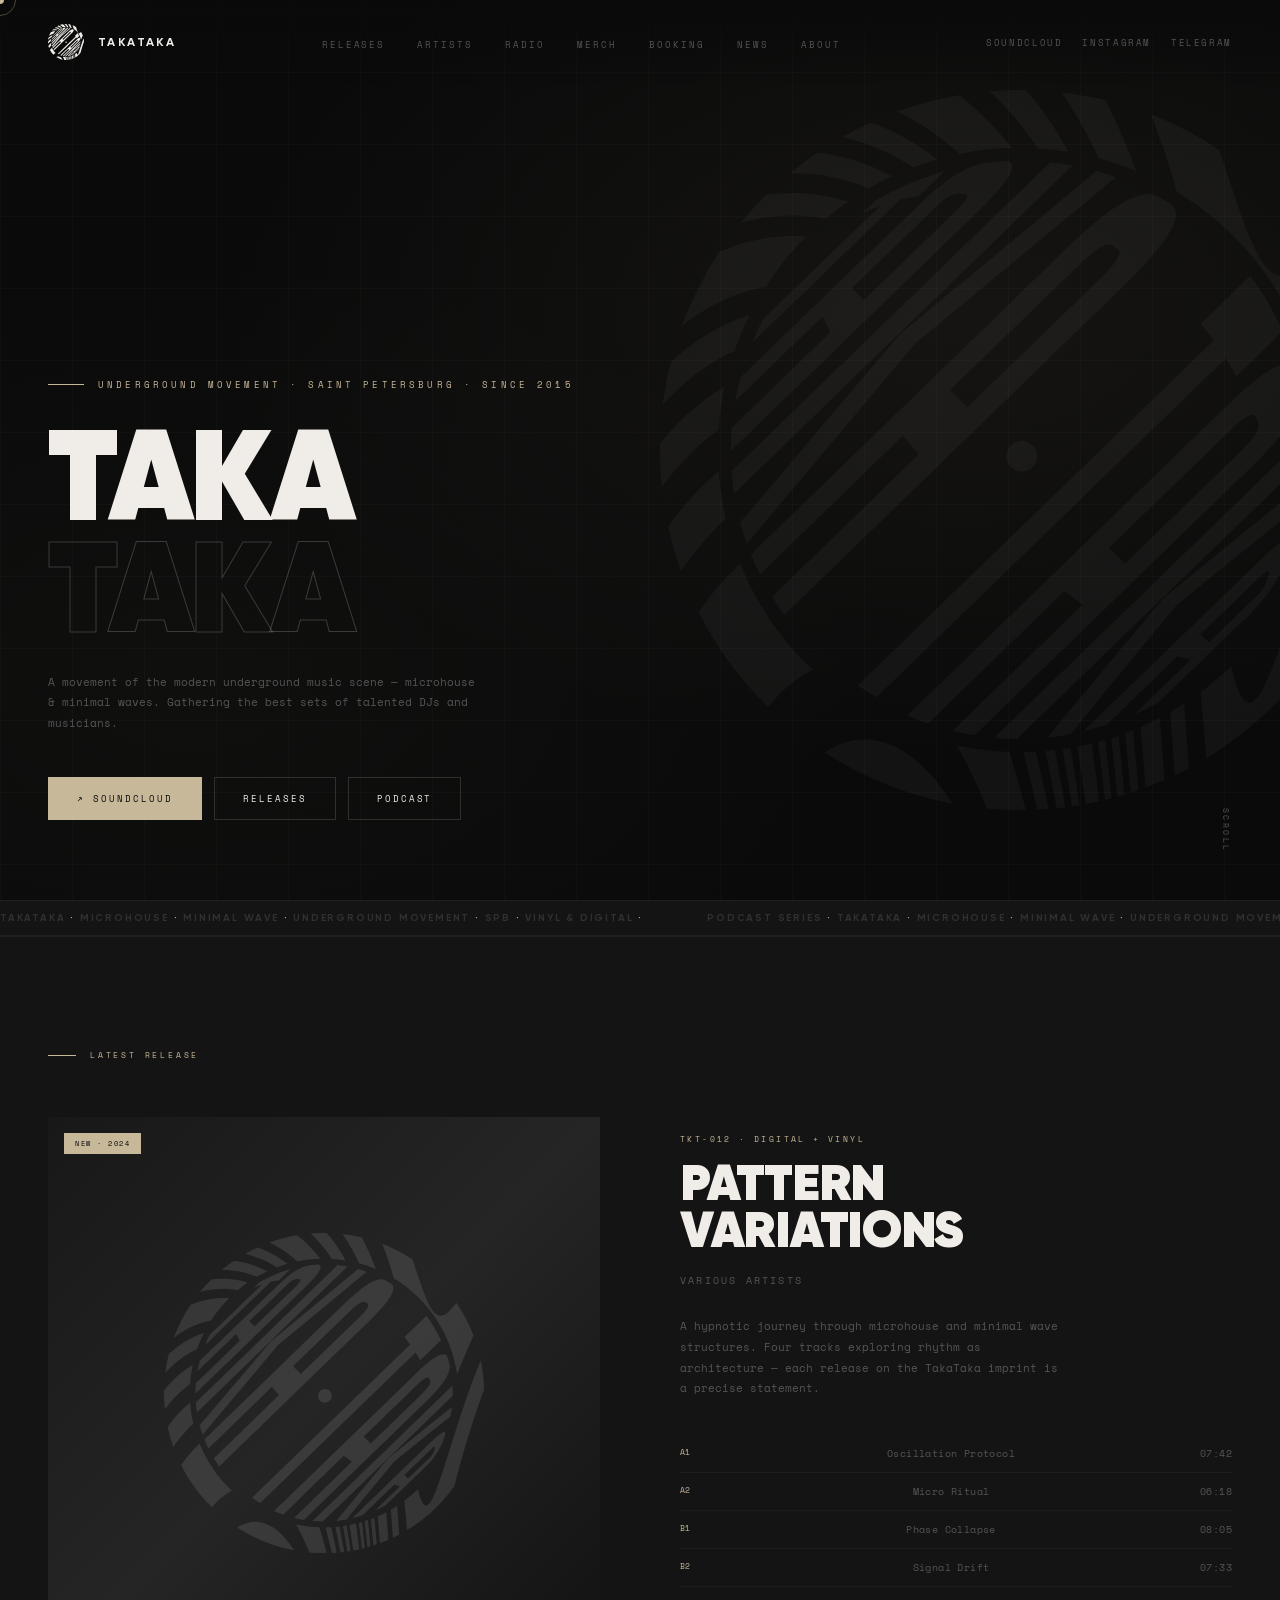
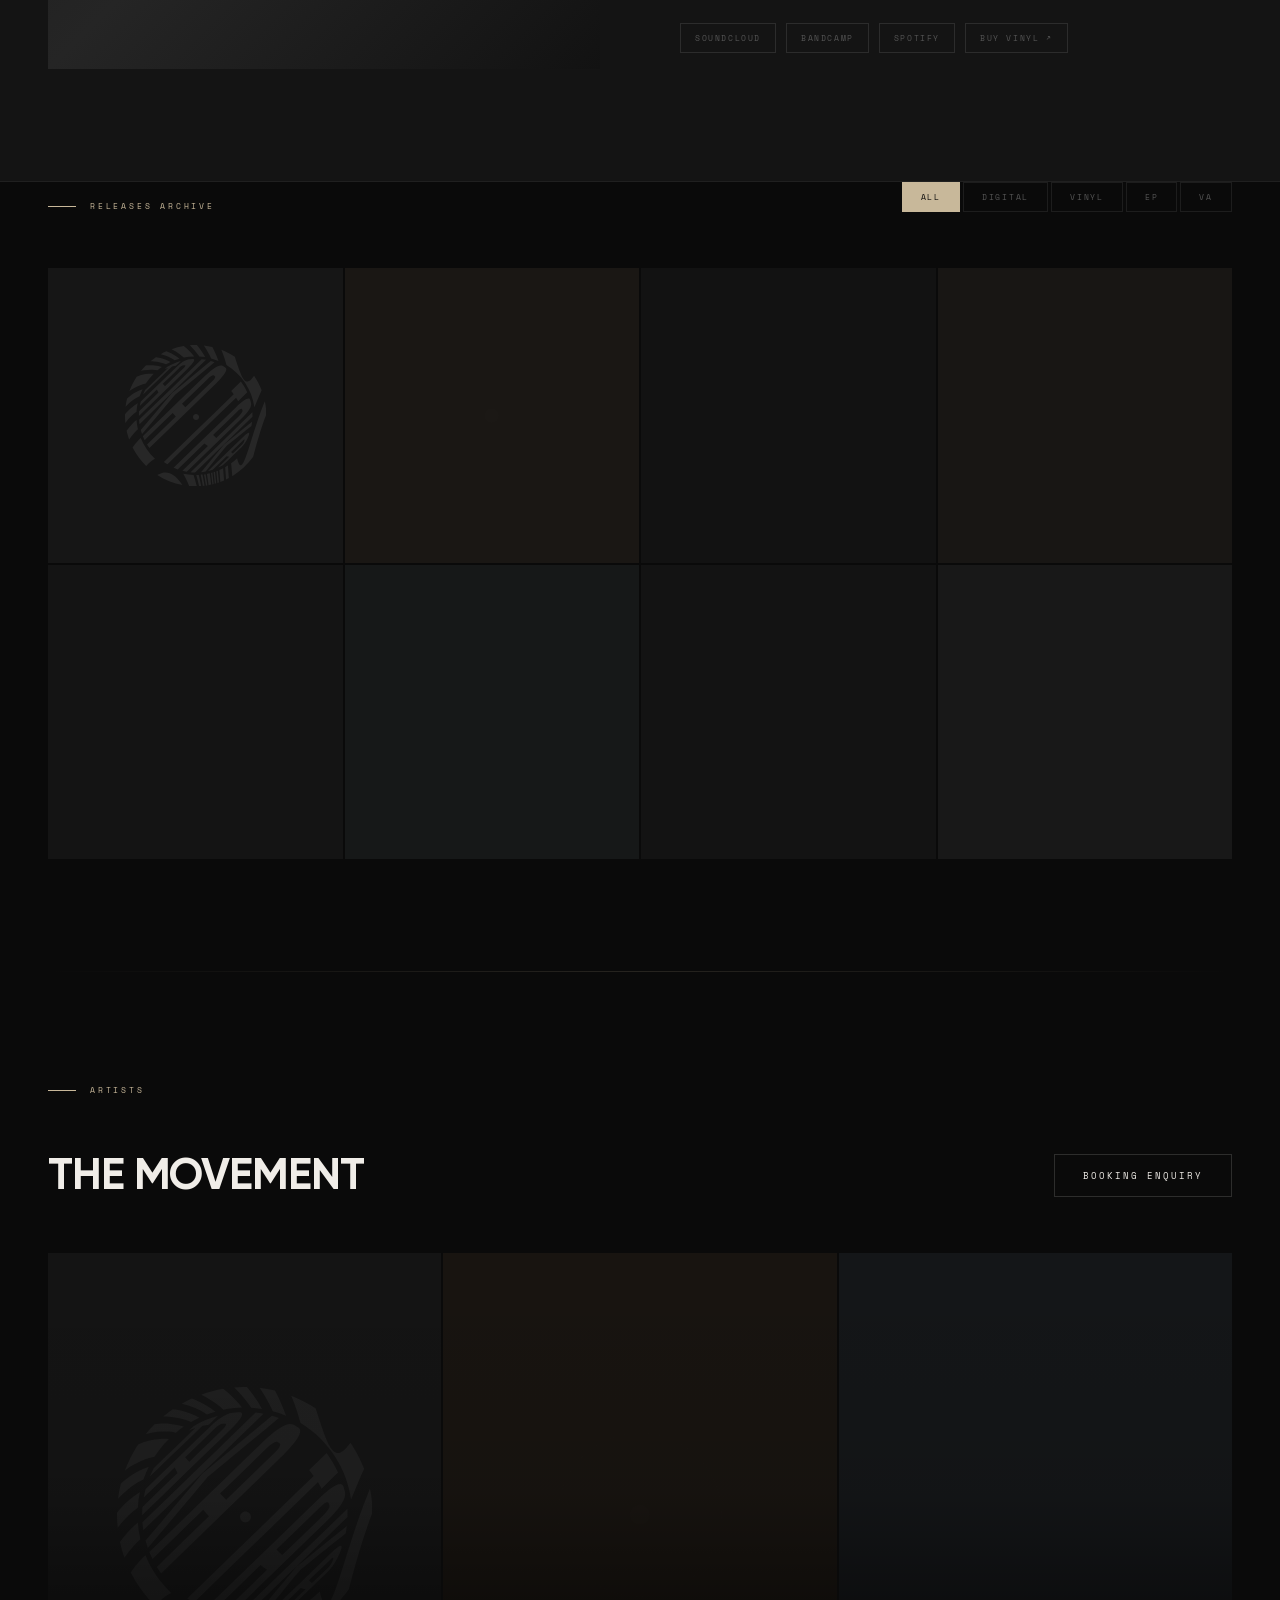
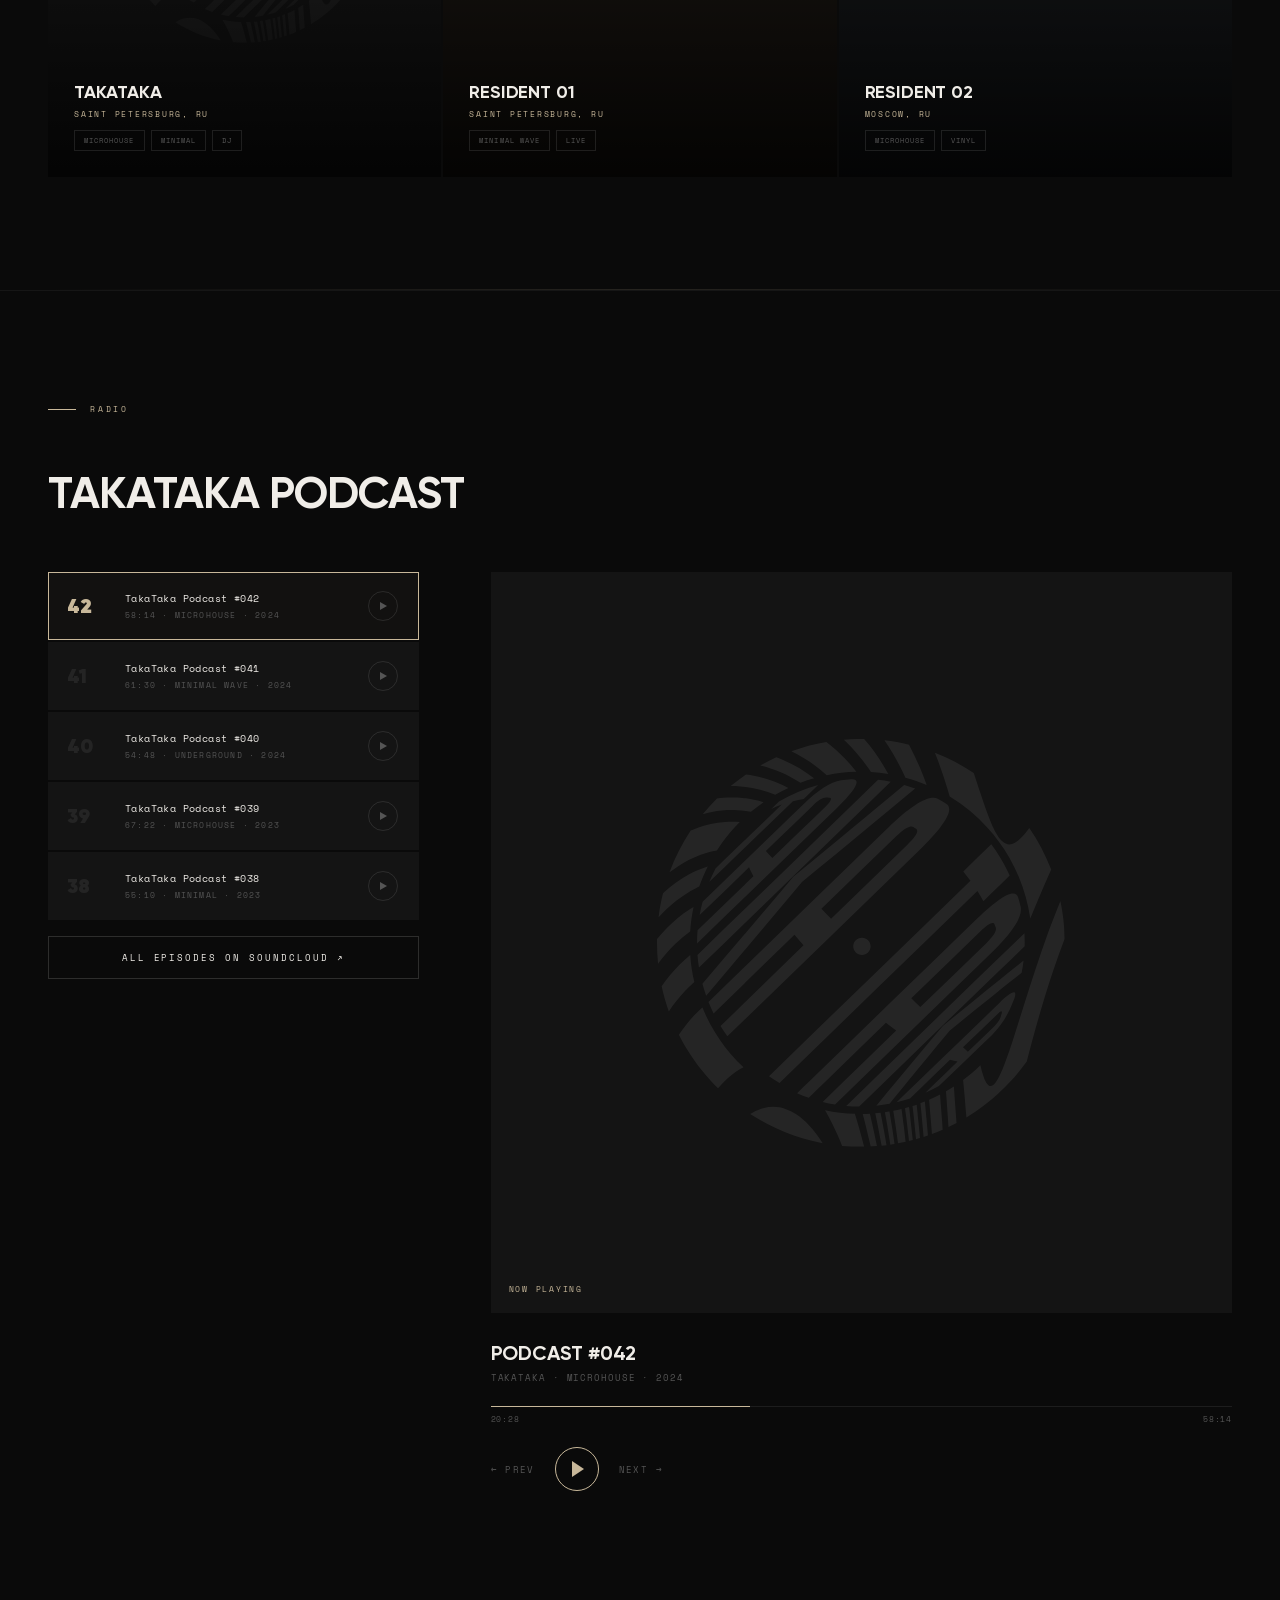
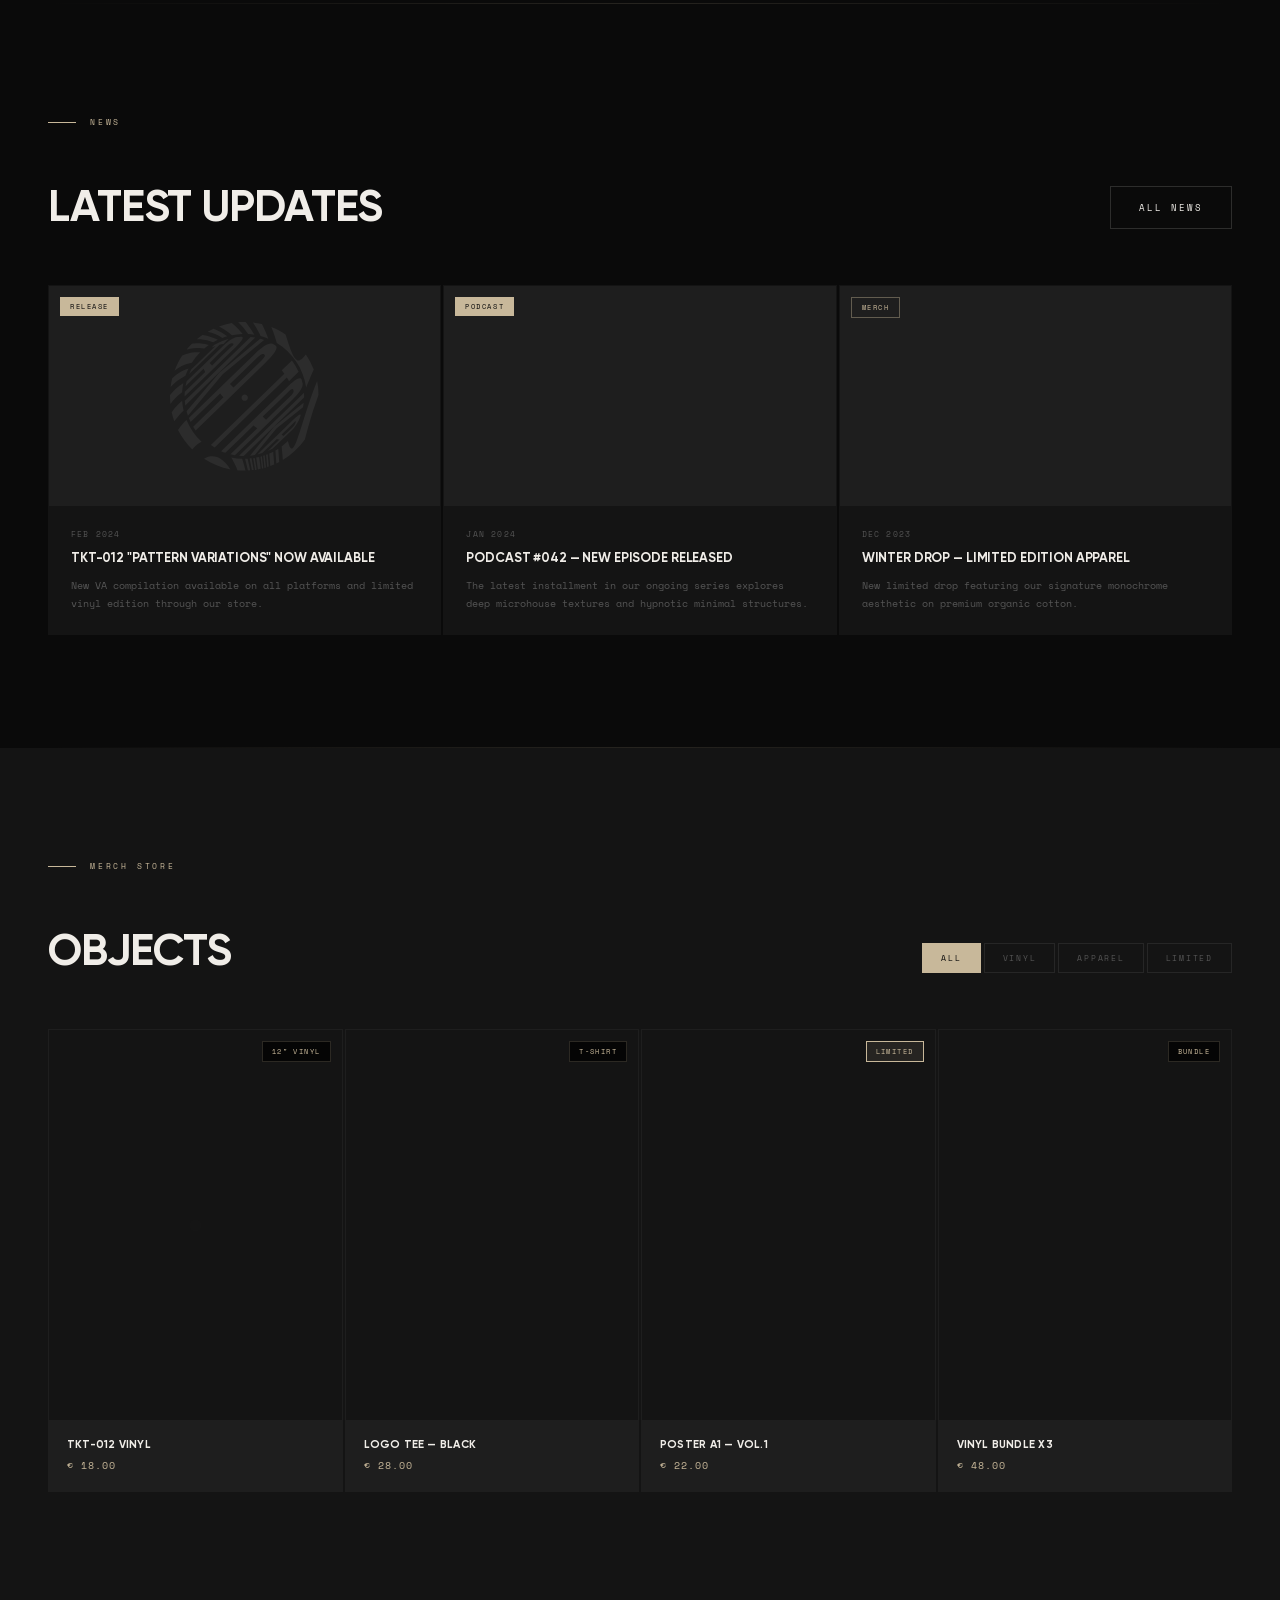
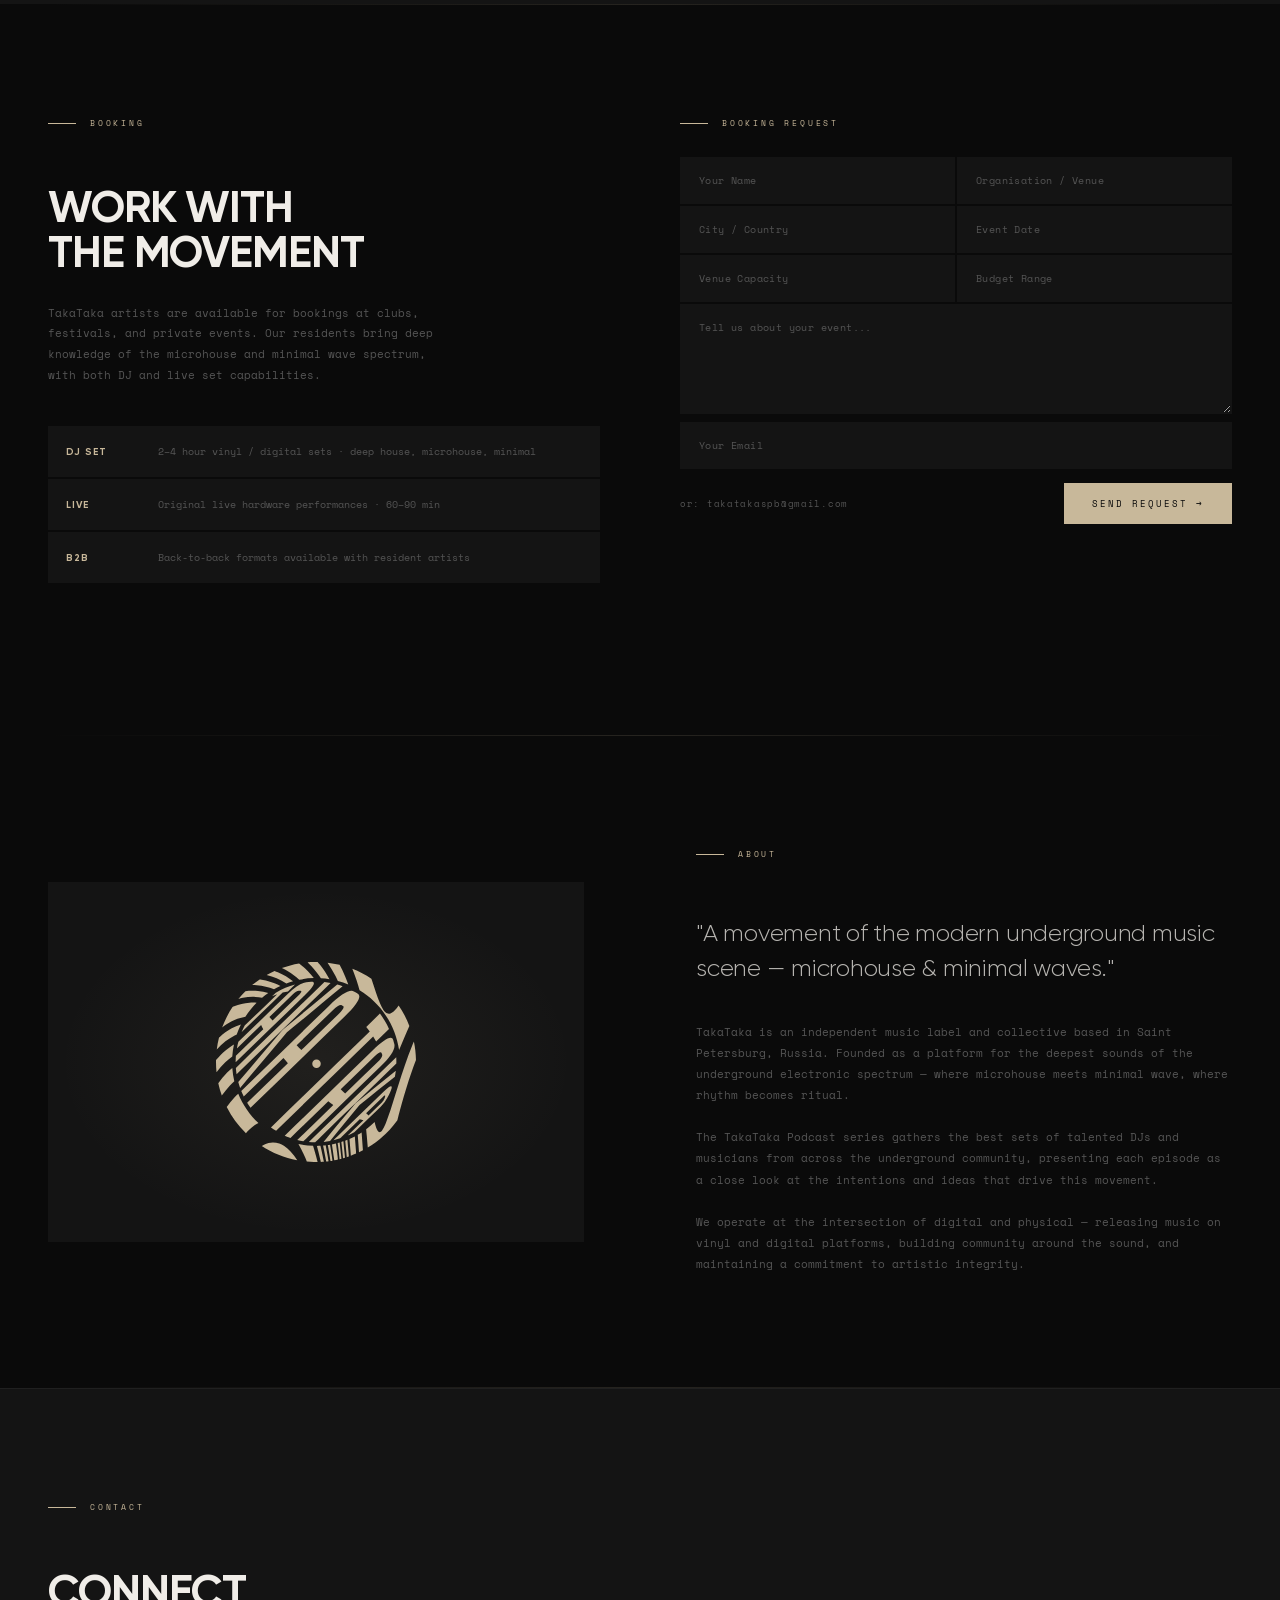
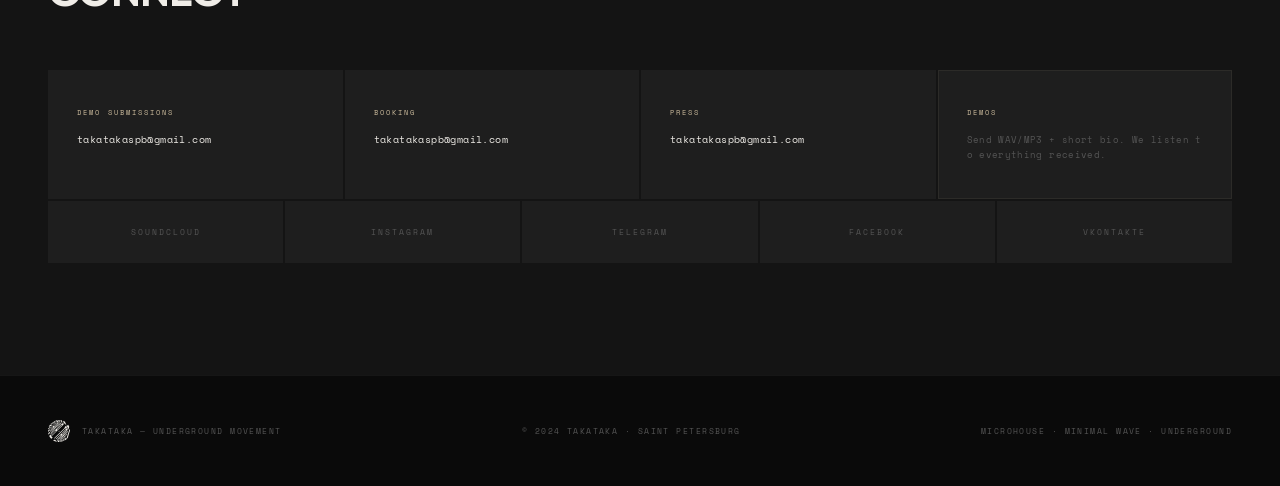
==== index.html @ 05b66d26 "Add real SVG logo, fix Booking nav link → booking.html, logo color white" ====
<!DOCTYPE html>
<html lang="en">
<head>
<meta charset="UTF-8">
<meta name="viewport" content="width=device-width, initial-scale=1.0">
<title>TAKATAKA — Underground Movement</title>
<style>
  @font-face { font-family: 'Gilroy'; src: url('fonts/Gilroy/Gilroy-Heavy.woff2') format('woff2'); font-weight: 900; font-style: normal; font-display: swap; }
  @font-face { font-family: 'Gilroy'; src: url('fonts/Gilroy/Gilroy-ExtraBold.woff2') format('woff2'); font-weight: 800; font-style: normal; font-display: swap; }
  @font-face { font-family: 'Gilroy'; src: url('fonts/Gilroy/Gilroy-Bold.woff2') format('woff2'); font-weight: 700; font-style: normal; font-display: swap; }
  @font-face { font-family: 'Gilroy'; src: url('fonts/Gilroy/Gilroy-SemiBold.woff2') format('woff2'); font-weight: 600; font-style: normal; font-display: swap; }
  @font-face { font-family: 'Gilroy'; src: url('fonts/Gilroy/Gilroy-Medium.woff2') format('woff2'); font-weight: 500; font-style: normal; font-display: swap; }
  @font-face { font-family: 'Gilroy'; src: url('fonts/Gilroy/Gilroy-Regular.woff2') format('woff2'); font-weight: 400; font-style: normal; font-display: swap; }
  @font-face { font-family: 'Gilroy'; src: url('fonts/Gilroy/Gilroy-Light.woff2') format('woff2'); font-weight: 300; font-style: normal; font-display: swap; }
  @font-face { font-family: 'Space Mono'; src: url('fonts/SpaceMono/SpaceMono-Regular.woff2') format('woff2'); font-weight: 400; font-style: normal; font-display: swap; }
  @font-face { font-family: 'Space Mono'; src: url('fonts/SpaceMono/SpaceMono-Bold.woff2') format('woff2'); font-weight: 700; font-style: normal; font-display: swap; }
  @font-face { font-family: 'Space Mono'; src: url('fonts/SpaceMono/SpaceMono-Italic.woff2') format('woff2'); font-weight: 400; font-style: italic; font-display: swap; }
  @font-face { font-family: 'Space Mono'; src: url('fonts/SpaceMono/SpaceMono-BoldItalic.woff2') format('woff2'); font-weight: 700; font-style: italic; font-display: swap; }

  :root {
    --black: #0a0a0a;
    --white: #f0ede8;
    --gray: #141414;
    --mid: #1e1e1e;
    --accent: #c8b89a;
    --accent2: #e8d5b0;
    --dim: #555;
    --font-display: 'Gilroy', sans-serif;
    --font-mono: 'Space Mono', monospace;
  }

  *, *::before, *::after { margin: 0; padding: 0; box-sizing: border-box; }
  html { scroll-behavior: smooth; }
  body {
    background: var(--black);
    color: var(--white);
    font-family: var(--font-mono);
    overflow-x: hidden;
    cursor: none;
  }

  .cursor {
    position: fixed; width: 8px; height: 8px;
    background: var(--accent); border-radius: 50%;
    pointer-events: none; z-index: 9999;
    transform: translate(-50%, -50%);
    transition: transform 0.1s;
  }
  .cursor-ring {
    position: fixed; width: 32px; height: 32px;
    border: 1px solid rgba(200,184,154,0.35);
    border-radius: 50%; pointer-events: none; z-index: 9998;
    transform: translate(-50%, -50%);
    transition: width 0.2s, height 0.2s;
  }

  /* NAV */
  nav {
    position: fixed; top: 0; left: 0; right: 0; z-index: 100;
    padding: 24px 48px;
    display: flex; justify-content: space-between; align-items: center;
    background: linear-gradient(to bottom, rgba(10,10,10,0.97) 0%, transparent 100%);
  }
  .nav-logo { display: flex; align-items: center; gap: 14px; text-decoration: none; }
  .nav-logo svg { width: 36px; height: 36px; }
  .nav-logo-text {
    font-family: var(--font-display); font-weight: 700;
    font-size: 12px; letter-spacing: 0.2em; text-transform: uppercase;
    color: var(--white);
  }
  .nav-links { display: flex; gap: 32px; list-style: none; }
  .nav-links a {
    font-size: 9px; letter-spacing: 0.22em; text-transform: uppercase;
    color: var(--dim); text-decoration: none; transition: color 0.2s; cursor: none;
  }
  .nav-links a:hover { color: var(--accent); }
  .nav-right { display: flex; gap: 20px; }
  .nav-right a {
    font-size: 9px; letter-spacing: 0.18em; text-transform: uppercase;
    color: var(--dim); text-decoration: none; transition: color 0.2s; cursor: none;
  }
  .nav-right a:hover { color: var(--accent); }

  /* HERO */
  .hero {
    height: 100vh; position: relative;
    display: flex; align-items: flex-end;
    padding: 0 48px 80px;
    overflow: hidden;
  }
  .hero-bg {
    position: absolute; inset: 0;
    background:
      radial-gradient(ellipse at 75% 35%, rgba(200,184,154,0.06) 0%, transparent 55%),
      radial-gradient(ellipse at 15% 75%, rgba(200,184,154,0.03) 0%, transparent 45%);
  }
  .hero-grid {
    position: absolute; inset: 0;
    background-image:
      linear-gradient(rgba(255,255,255,0.018) 1px, transparent 1px),
      linear-gradient(90deg, rgba(255,255,255,0.018) 1px, transparent 1px);
    background-size: 72px 72px;
  }
  .hero-logo-bg {
    position: absolute; right: -100px; top: 50%;
    transform: translateY(-50%);
    width: 720px; height: 720px; opacity: 0.035;
    animation: slowspin 80s linear infinite;
  }
  @keyframes slowspin {
    from { transform: translateY(-50%) rotate(0deg); }
    to { transform: translateY(-50%) rotate(360deg); }
  }
  .hero-content { position: relative; z-index: 2; max-width: 850px; }
  .hero-eyebrow {
    font-size: 9px; letter-spacing: 0.35em; text-transform: uppercase;
    color: var(--accent); margin-bottom: 28px;
    display: flex; align-items: center; gap: 14px;
  }
  .hero-eyebrow::before {
    content: ''; display: block; width: 36px; height: 1px; background: var(--accent);
  }
  .hero-title {
    font-family: var(--font-display); font-weight: 900;
    font-size: clamp(56px, 10vw, 130px);
    line-height: 0.88; letter-spacing: -0.025em;
    text-transform: uppercase; color: var(--white);
  }
  .hero-title .outline {
    color: transparent;
    -webkit-text-stroke: 1px rgba(240,237,232,0.2);
  }
  .hero-sub {
    font-size: 11px; line-height: 1.85; color: var(--dim);
    max-width: 440px; margin-top: 28px; margin-bottom: 44px;
  }
  .hero-ctas { display: flex; gap: 12px; flex-wrap: wrap; }

  .btn {
    font-family: var(--font-mono); font-size: 9px;
    letter-spacing: 0.22em; text-transform: uppercase; text-decoration: none;
    padding: 14px 28px; border: 1px solid;
    transition: all 0.22s; display: inline-flex; align-items: center; gap: 8px;
    cursor: none;
  }
  .btn-prim { background: var(--accent); color: var(--black); border-color: var(--accent); }
  .btn-prim:hover { background: var(--accent2); border-color: var(--accent2); }
  .btn-out { background: transparent; color: var(--white); border-color: rgba(240,237,232,0.15); }
  .btn-out:hover { border-color: var(--accent); color: var(--accent); }

  .hero-scroll {
    position: absolute; bottom: 48px; right: 48px;
    font-size: 8px; letter-spacing: 0.3em; text-transform: uppercase; color: var(--dim);
    writing-mode: vertical-rl; animation: bob 2.2s ease-in-out infinite;
  }
  @keyframes bob { 0%,100%{transform:translateY(0)} 50%{transform:translateY(8px)} }

  /* TICKER */
  .ticker {
    overflow: hidden; border-top: 1px solid rgba(255,255,255,0.05);
    border-bottom: 1px solid rgba(255,255,255,0.05);
    padding: 11px 0; background: var(--gray);
  }
  .ticker-track { display: flex; animation: tick 22s linear infinite; white-space: nowrap; }
  .ticker-item {
    font-family: var(--font-display); font-size: 10px; font-weight: 700;
    letter-spacing: 0.18em; text-transform: uppercase;
    color: rgba(255,255,255,0.12); padding-right: 64px; flex-shrink: 0;
  }
  .ticker-item em { color: var(--accent); font-style: normal; }
  @keyframes tick { from{transform:translateX(0)} to{transform:translateX(-50%)} }

  /* COMMON */
  section { padding: 112px 48px; }
  .sec-label {
    font-size: 8px; letter-spacing: 0.35em; text-transform: uppercase;
    color: var(--accent); margin-bottom: 56px;
    display: flex; align-items: center; gap: 14px;
  }
  .sec-label::before { content:''; display:block; width:28px; height:1px; background:var(--accent); }
  .sec-title {
    font-family: var(--font-display); font-weight: 700;
    font-size: clamp(26px, 3.5vw, 48px);
    letter-spacing: -0.025em; text-transform: uppercase; line-height: 1;
  }
  .row-header { display: flex; justify-content: space-between; align-items: flex-end; margin-bottom: 0; }
  .divider { height: 1px; background: linear-gradient(to right, transparent, rgba(200,184,154,0.15), transparent); margin: 0 48px; }

  /* REVEAL */
  .reveal { opacity: 0; transform: translateY(28px); transition: opacity 0.65s ease, transform 0.65s ease; }
  .reveal.vis { opacity: 1; transform: none; }

  /* LATEST RELEASE */
  .release-feat {
    border-top: 1px solid rgba(255,255,255,0.05);
    border-bottom: 1px solid rgba(255,255,255,0.05);
    background: var(--gray);
  }
  .release-inner { display: grid; grid-template-columns: 1fr 1fr; gap: 80px; align-items: center; }
  .artwork-wrap { position: relative; aspect-ratio: 1; overflow: hidden; }
  .artwork-inner {
    width: 100%; height: 100%;
    background: linear-gradient(135deg, #181818 0%, #252525 50%, #121212 100%);
    display: flex; align-items: center; justify-content: center;
  }
  .artwork-inner svg { width: 58%; height: 58%; opacity: 0.1; transition: opacity 0.4s; }
  .artwork-wrap:hover .artwork-inner svg { opacity: 0.18; }
  .artwork-badge {
    position: absolute; top: 16px; left: 16px;
    background: var(--accent); color: var(--black);
    font-size: 7px; letter-spacing: 0.22em; text-transform: uppercase;
    padding: 5px 11px; font-family: var(--font-mono);
  }
  .rel-catalog { font-size: 8px; letter-spacing: 0.3em; color: var(--accent); text-transform: uppercase; margin-bottom: 14px; }
  .rel-title {
    font-family: var(--font-display); font-weight: 900;
    font-size: clamp(30px, 4vw, 58px); text-transform: uppercase;
    letter-spacing: -0.025em; line-height: 0.92; margin-bottom: 20px;
  }
  .rel-artist { font-size: 10px; letter-spacing: 0.22em; text-transform: uppercase; color: var(--dim); margin-bottom: 28px; }
  .rel-desc { font-size: 11px; line-height: 1.9; color: var(--dim); margin-bottom: 36px; max-width: 380px; }
  .tracklist { margin-bottom: 36px; }
  .track {
    display: flex; justify-content: space-between;
    padding: 11px 0; border-bottom: 1px solid rgba(255,255,255,0.04);
    font-size: 10px; color: var(--dim); letter-spacing: 0.04em;
    transition: color 0.18s; cursor: none;
  }
  .track:hover { color: var(--white); }
  .track-n { color: var(--accent); font-size: 8px; width: 22px; }
  .stream-links { display: flex; gap: 10px; flex-wrap: wrap; }
  .s-btn {
    font-size: 8px; letter-spacing: 0.2em; text-transform: uppercase;
    padding: 8px 14px; border: 1px solid rgba(255,255,255,0.1);
    color: var(--dim); text-decoration: none; transition: all 0.18s; cursor: none;
  }
  .s-btn:hover { border-color: var(--accent); color: var(--accent); }

  /* RELEASES GRID */
  .filter-row { display: flex; gap: 3px; }
  .f-btn {
    font-family: var(--font-mono); font-size: 8px;
    letter-spacing: 0.22em; text-transform: uppercase;
    padding: 8px 18px; border: 1px solid rgba(255,255,255,0.08);
    background: transparent; color: var(--dim);
    cursor: none; transition: all 0.18s;
  }
  .f-btn:hover, .f-btn.on { background: var(--accent); color: var(--black); border-color: var(--accent); }
  .releases-grid { display: grid; grid-template-columns: repeat(4, 1fr); gap: 2px; margin-top: 56px; }
  .rel-card { position: relative; aspect-ratio: 1; overflow: hidden; cursor: none; }
  .rel-card-art {
    width: 100%; height: 100%; display: flex; align-items: center; justify-content: center;
    transition: transform 0.4s;
  }
  .rel-card:hover .rel-card-art { transform: scale(1.05); }
  .rel-card-art svg { width: 48%; height: 48%; opacity: 0.07; }
  .rel-card-ov {
    position: absolute; inset: 0;
    background: linear-gradient(to top, rgba(0,0,0,0.88) 0%, transparent 55%);
    padding: 18px; display: flex; flex-direction: column; justify-content: flex-end;
    opacity: 0; transition: opacity 0.28s;
  }
  .rel-card:hover .rel-card-ov { opacity: 1; }
  .rc-title { font-family: var(--font-display); font-size: 12px; font-weight: 700; text-transform: uppercase; margin-bottom: 3px; }
  .rc-meta { font-size: 8px; letter-spacing: 0.15em; text-transform: uppercase; color: var(--accent); }

  /* ARTISTS */
  .artists-grid { display: grid; grid-template-columns: repeat(3, 1fr); gap: 2px; margin-top: 56px; }
  .artist-card { position: relative; aspect-ratio: 3/4; overflow: hidden; cursor: none; display: flex; flex-direction: column; justify-content: flex-end; padding: 26px; }
  .ac-bg { position: absolute; inset: 0; display: flex; align-items: center; justify-content: center; }
  .ac-bg svg { width: 65%; opacity: 0.045; transition: transform 0.5s, opacity 0.3s; }
  .artist-card:hover .ac-bg svg { transform: scale(1.06); opacity: 0.08; }
  .ac-ov {
    position: absolute; inset: 0;
    background: linear-gradient(to top, rgba(0,0,0,0.82) 0%, rgba(0,0,0,0.08) 55%, transparent 100%);
  }
  .ac-info { position: relative; z-index: 2; }
  .ac-name {
    font-family: var(--font-display); font-size: 18px; font-weight: 700;
    text-transform: uppercase; margin-bottom: 5px; letter-spacing: -0.01em;
  }
  .ac-loc { font-size: 8px; letter-spacing: 0.22em; text-transform: uppercase; color: var(--accent); margin-bottom: 10px; }
  .tags { display: flex; gap: 6px; flex-wrap: wrap; }
  .tag {
    font-size: 7px; letter-spacing: 0.15em; text-transform: uppercase;
    padding: 4px 9px; border: 1px solid rgba(255,255,255,0.1); color: var(--dim);
  }

  /* PODCAST */
  .podcast-bg { background: var(--black); border-top: 1px solid rgba(255,255,255,0.05); }
  .podcast-layout { display: grid; grid-template-columns: 1fr 2fr; gap: 72px; align-items: start; }
  .episodes { display: flex; flex-direction: column; gap: 2px; }
  .ep-item {
    display: grid; grid-template-columns: 44px 1fr 32px; gap: 14px;
    align-items: center; padding: 18px; background: var(--gray);
    border: 1px solid transparent; transition: all 0.2s;
    cursor: none; text-decoration: none; color: inherit;
  }
  .ep-item:hover { border-color: rgba(200,184,154,0.18); }
  .ep-item.on { border-color: var(--accent); background: rgba(200,184,154,0.04); }
  .ep-num { font-family: var(--font-display); font-size: 20px; font-weight: 900; color: rgba(255,255,255,0.07); }
  .ep-item.on .ep-num { color: var(--accent); }
  .ep-name { font-size: 10px; letter-spacing: 0.04em; margin-bottom: 3px; }
  .ep-dur { font-size: 8px; letter-spacing: 0.15em; color: var(--dim); text-transform: uppercase; }
  .play-btn {
    width: 30px; height: 30px; border: 1px solid rgba(255,255,255,0.1);
    border-radius: 50%; display: flex; align-items: center; justify-content: center; flex-shrink: 0;
    transition: all 0.18s;
  }
  .ep-item:hover .play-btn { border-color: var(--accent); }
  .play-btn::after {
    content: ''; border-left: 7px solid var(--dim);
    border-top: 4px solid transparent; border-bottom: 4px solid transparent;
    margin-left: 2px; transition: border-color 0.18s;
  }
  .ep-item:hover .play-btn::after { border-left-color: var(--accent); }

  .player-sticky { position: sticky; top: 96px; }
  .player-art {
    aspect-ratio: 1; background: var(--gray); margin-bottom: 28px;
    display: flex; align-items: center; justify-content: center;
    position: relative; overflow: hidden;
  }
  .player-art svg { width: 55%; opacity: 0.07; animation: slowspin 50s linear infinite; }
  .player-art-lbl {
    position: absolute; bottom: 18px; left: 18px;
    font-size: 8px; letter-spacing: 0.22em; text-transform: uppercase; color: var(--accent);
  }
  .player-title { font-family: var(--font-display); font-size: 20px; font-weight: 700; text-transform: uppercase; letter-spacing: -0.01em; margin-bottom: 6px; }
  .player-meta { font-size: 9px; color: var(--dim); letter-spacing: 0.1em; text-transform: uppercase; margin-bottom: 22px; }
  .player-bar { height: 1px; background: rgba(255,255,255,0.08); margin-bottom: 6px; position: relative; cursor: none; }
  .player-prog { position: absolute; left: 0; top: 0; height: 100%; width: 35%; background: var(--accent); }
  .player-times { display: flex; justify-content: space-between; font-size: 8px; color: var(--dim); letter-spacing: 0.1em; margin-bottom: 22px; }
  .player-ctrl { display: flex; align-items: center; gap: 20px; }
  .c-btn { background: none; border: none; color: var(--dim); cursor: none; font-family: var(--font-mono); font-size: 9px; letter-spacing: 0.15em; text-transform: uppercase; transition: color 0.18s; }
  .c-btn:hover { color: var(--white); }
  .c-play {
    width: 44px; height: 44px; border: 1px solid var(--accent); border-radius: 50%;
    display: flex; align-items: center; justify-content: center; cursor: none; transition: all 0.18s;
  }
  .c-play:hover { background: var(--accent); }
  .c-play::after {
    content: ''; border-left: 12px solid var(--accent);
    border-top: 8px solid transparent; border-bottom: 8px solid transparent;
    margin-left: 3px; transition: border-color 0.18s;
  }
  .c-play:hover::after { border-left-color: var(--black); }

  /* NEWS */
  .news-grid { display: grid; grid-template-columns: repeat(3, 1fr); gap: 2px; margin-top: 56px; }
  .news-card { background: var(--gray); text-decoration: none; color: inherit; display: block; border: 1px solid transparent; transition: border-color 0.2s; cursor: none; }
  .news-card:hover { border-color: rgba(200,184,154,0.18); }
  .nc-img { aspect-ratio: 16/9; background: var(--mid); display: flex; align-items: center; justify-content: center; position: relative; overflow: hidden; }
  .nc-img svg { width: 38%; opacity: 0.06; transition: transform 0.4s, opacity 0.4s; }
  .news-card:hover .nc-img svg { transform: scale(1.1); opacity: 0.1; }
  .nc-type {
    position: absolute; top: 11px; left: 11px;
    font-size: 7px; letter-spacing: 0.22em; text-transform: uppercase;
    padding: 4px 10px; background: var(--accent); color: var(--black);
  }
  .nc-body { padding: 22px; }
  .nc-date { font-size: 8px; letter-spacing: 0.15em; color: var(--dim); text-transform: uppercase; margin-bottom: 10px; }
  .nc-head { font-family: var(--font-display); font-size: 13px; font-weight: 700; text-transform: uppercase; letter-spacing: -0.01em; line-height: 1.3; margin-bottom: 10px; }
  .nc-exc { font-size: 10px; line-height: 1.75; color: var(--dim); }

  /* MERCH */
  .merch-bg { background: var(--gray); }
  .merch-grid { display: grid; grid-template-columns: repeat(4, 1fr); gap: 2px; margin-top: 56px; }
  .merch-card { cursor: none; text-decoration: none; color: inherit; display: block; background: var(--mid); border: 1px solid transparent; transition: border-color 0.2s; }
  .merch-card:hover { border-color: rgba(200,184,154,0.2); }
  .m-img { aspect-ratio: 3/4; background: var(--gray); display: flex; align-items: center; justify-content: center; position: relative; overflow: hidden; }
  .m-img svg { width: 40%; opacity: 0.07; transition: transform 0.4s; }
  .merch-card:hover .m-img svg { transform: scale(1.08); }
  .m-tag {
    position: absolute; top: 11px; right: 11px;
    font-size: 7px; letter-spacing: 0.2em; text-transform: uppercase;
    padding: 4px 9px; background: rgba(0,0,0,0.75); color: var(--accent);
    border: 1px solid rgba(200,184,154,0.2);
  }
  .m-body { padding: 18px; }
  .m-name { font-family: var(--font-display); font-size: 11px; font-weight: 700; text-transform: uppercase; letter-spacing: 0.02em; margin-bottom: 7px; }
  .m-price { font-size: 10px; color: var(--accent); letter-spacing: 0.1em; }

  /* BOOKING */
  .booking-layout { display: grid; grid-template-columns: 1fr 1fr; gap: 80px; align-items: start; }
  .booking-copy { font-size: 11px; line-height: 1.9; color: var(--dim); margin-bottom: 40px; max-width: 400px; }
  .set-types { display: flex; flex-direction: column; gap: 2px; margin-bottom: 40px; }
  .set-item { display: flex; gap: 20px; align-items: center; padding: 18px; background: var(--gray); }
  .set-lbl { font-family: var(--font-display); font-size: 10px; font-weight: 700; color: var(--accent); letter-spacing: 0.1em; text-transform: uppercase; min-width: 72px; }
  .set-desc { font-size: 10px; color: var(--dim); }
  .form-g { margin-bottom: 2px; }
  .f-input {
    width: 100%; background: var(--gray); border: 1px solid transparent;
    color: var(--white); font-family: var(--font-mono); font-size: 10px; letter-spacing: 0.04em;
    padding: 15px 18px; outline: none; transition: border-color 0.2s; cursor: none;
  }
  .f-input::placeholder { color: var(--dim); }
  .f-input:focus { border-color: var(--accent); }
  .f-row { display: grid; grid-template-columns: 1fr 1fr; gap: 2px; }
  textarea.f-input { resize: vertical; min-height: 110px; }
  .form-footer { margin-top: 14px; display: flex; justify-content: space-between; align-items: center; }
  .form-note { font-size: 9px; color: var(--dim); letter-spacing: 0.08em; }

  /* ABOUT */
  .about-layout { display: grid; grid-template-columns: 1fr 1fr; gap: 112px; align-items: center; }
  .about-logo-box {
    display: flex; align-items: center; justify-content: center;
    padding: 80px; background: var(--gray); position: relative; overflow: hidden;
  }
  .about-logo-box::before {
    content: ''; position: absolute; inset: 0;
    background: radial-gradient(ellipse at center, rgba(200,184,154,0.07) 0%, transparent 68%);
  }
  .about-logo-box svg { width: 200px; height: 200px; position: relative; z-index: 1; }
  .about-quote {
    font-family: var(--font-display); font-size: clamp(16px, 2vw, 24px);
    font-weight: 300; line-height: 1.45; letter-spacing: -0.01em;
    margin-bottom: 36px; color: rgba(240,237,232,0.75);
  }
  .about-body { font-size: 11px; line-height: 1.92; color: var(--dim); }

  /* CONTACT */
  .contact-bg { background: var(--gray); border-top: 1px solid rgba(255,255,255,0.05); }
  .contact-grid { display: grid; grid-template-columns: repeat(4, 1fr); gap: 2px; margin-top: 56px; }
  .c-item {
    padding: 36px 28px; background: var(--mid); text-decoration: none; color: inherit;
    display: block; border: 1px solid transparent; transition: border-color 0.2s; cursor: none;
  }
  .c-item:hover { border-color: rgba(200,184,154,0.2); }
  .c-type { font-size: 7px; letter-spacing: 0.3em; text-transform: uppercase; color: var(--accent); margin-bottom: 14px; }
  .c-val { font-size: 10px; letter-spacing: 0.04em; color: var(--white); word-break: break-all; }
  .social-row { display: flex; gap: 2px; margin-top: 2px; }
  .soc-item {
    flex: 1; padding: 24px; background: var(--mid);
    text-decoration: none; color: var(--dim);
    font-size: 8px; letter-spacing: 0.25em; text-transform: uppercase;
    text-align: center; transition: all 0.2s;
    border: 1px solid transparent; cursor: none;
  }
  .soc-item:hover { color: var(--accent); border-color: rgba(200,184,154,0.18); }

  /* FOOTER */
  footer {
    padding: 44px 48px; border-top: 1px solid rgba(255,255,255,0.05);
    display: flex; justify-content: space-between; align-items: center;
    font-size: 8px; letter-spacing: 0.18em; text-transform: uppercase; color: var(--dim);
  }
  .foot-logo { display: flex; align-items: center; gap: 12px; }
  .foot-logo svg { width: 22px; height: 22px; }

  /* MOBILE */
  @media (max-width: 768px) {
    nav { padding: 18px 20px; }
    .nav-links { display: none; }
    section { padding: 72px 20px; }
    .hero { padding: 0 20px 64px; }
    .hero-title { font-size: 48px; }
    .hero-logo-bg { display: none; }
    .release-inner { grid-template-columns: 1fr; gap: 36px; }
    .releases-grid { grid-template-columns: repeat(2, 1fr); }
    .artists-grid { grid-template-columns: 1fr; }
    .news-grid { grid-template-columns: 1fr; }
    .merch-grid { grid-template-columns: repeat(2, 1fr); }
    .booking-layout { grid-template-columns: 1fr; gap: 44px; }
    .about-layout { grid-template-columns: 1fr; gap: 44px; }
    .contact-grid { grid-template-columns: repeat(2, 1fr); }
    .podcast-layout { grid-template-columns: 1fr; }
    .divider { margin: 0 20px; }
    footer { flex-direction: column; gap: 14px; text-align: center; }
  }
</style>
</head>
<body>

<div class="cursor" id="cur"></div>
<div class="cursor-ring" id="curR"></div>

<!-- LOGO SVG INLINE DEF (reused) -->
<svg style="display:none" id="logoSvg">
  <symbol id="logo" viewBox="0 0 1000 1000">
    <path d="M128.5,350.4c63.5-61.2,131.8-127.2,204.9-197.8,8.8-2.2,17.6-4,26.4-5.4,11.7-11.4,23.5-22.8,35.4-34.4-32,9-64.1,22.4-96,40.5-6.3,6.1-12.6,12.2-18.8,18.2,8.5-4,17-7.5,25.6-10.7-59.2,57.2-113.4,109.5-162.5,156.6-5.6,10.9-10.6,22-15.2,32.9h0ZM98.2,501.5c111.5-108,225.9-218.8,343.2-332.5,48.9-47.3,60.8-72.3,34.4-70.2-8,.5-16.1,1.3-24.2,2.4-26.7,4.1-58.1,25.6-93,59.3-86,83.3-168.3,162.9-246.7,238.6-3,11-5.5,21.9-7.4,32.8,39.7-38.5,80.1-77.6,121.2-117.4,3.2,7.2,6.8,14.5,10.8,22-46.3,44.9-91.9,89.1-137,132.8-.9,10.8-1.3,21.5-1.3,32.2h0ZM381.9,163.5c13.6-13.2,24.5-20,32.8-19.8,2.6,0,5.2.1,7.8.3,8.2.4,4.7,8.2-10.6,23.1-43.5,42.1-86.6,83.7-129,124.8-5.6-5.9-10.9-11.6-16-17,37.8-36.5,76.2-73.6,115.1-111.3h0ZM609.4,94.8c17.9,4.8,35.2,10.8,52.1,17.8-5.2-14.2-10.7-28.4-16.7-42.5-8-18.9-16.8-37.6-26.7-56.1-19.7-4.8-39.8-8.3-60.3-10.7,15,21.8,28.2,44.3,39.8,67.2,4.1,8.1,8,16.2,11.7,24.3h0ZM126.3,645c3.8,9.5,8,18.9,12.5,28,65.9-64,132-128.2,198.4-192.7,7.2,8.6,14.6,17.2,22.2,25.7-68,66.1-135.9,132-203.6,197.8,5.3,8.7,10.9,17.3,16.8,25.5,155.9-151.1,312.4-303,469.5-455.3,64.9-63,88-102.5,67.1-115.5-6.5-4-13-7.9-19.7-11.5-21.8-11.5-64,13.8-124.7,72.8-147.7,143.2-293.9,285-438.5,425.2h0ZM628.6,215.8c2.3,1.5,4.6,3.1,6.9,4.6,7.3,4.9-.1,18.2-22,39.5-62.3,60.4-124.5,120.6-186.5,180.7-8-8.1-16-16.2-23.8-24.2,60.5-58.6,121.3-117.4,182.2-176.5,21.3-20.8,35.8-28.9,43.1-24.1h0ZM354.7,351.6c88.4-72.8,181.6-149.9,278.4-230.3-8.8-3.2-17.8-6.1-26.9-8.7-95,79.2-185.8,154.5-271.1,224.8-1.3,1.3-2.6,2.6-3.9,3.9-69.3,82.2-142.9,168.9-219.8,259.2,2.7,10,5.8,19.8,9.2,29.5,81.5-96.5,159.8-189.7,234-278.3h0ZM516.8,69.5c2.7,3.8,5.4,7.7,8,11.6,14.4.8,28.5,2.4,42.5,4.6-13.6-24.5-29-48.4-47.2-71.4-3.9-4.8-8-9.6-12.1-14.4-2.6,0-5.3,0-7.9,0-14.2,0-28.2.6-42.1,1.8,1.4,1.4,2.9,2.7,4.3,4.1,20.9,20.1,38.7,41.5,54.5,63.7h0ZM573.1,104.8c-10.2-2-20.5-3.5-30.9-4.6C390.8,247,243.1,390.1,99.3,529.5c.8,10.5,2,20.9,3.6,31.2,153.3-148.7,310.1-300.7,470.2-455.9ZM901.2,476.2c-141.8,137.4-287.6,278.7-437.1,423.7,10.5.9,21,1.5,31.7,1.6,139.5-135.3,274.9-266.5,405.9-393.4.3-10.7,0-21.3-.5-31.8h0ZM691.3,851.3c47.9-46.3,91.2-88,129.8-125,14.9-14.5,30.8-34.8,43.8-62,3.7-8.2,7.2-16.3,10.3-24.5,10.6-27.1-2.7-24.7-36.2,8-80,77.4-163.9,158.5-251.4,243.2,10.9-2.6,21.9-5.7,32.9-9.3,33.5-32.4,66.2-64.2,98.2-95.1,6.4,1.9,12.6,3.4,18.5,4.4-25.5,24.7-51.7,50.1-78.8,76.3,11-4.8,22-10.1,32.9-16ZM834.1,675.4c9.6-9.4,13.5-9.9,11.2-1.9-.7,2.5-1.4,5-2.2,7.5-2.6,8-7.7,15.5-15,22.6-21.1,20.4-43.1,41.5-65.7,63.3-3.7-3.2-7.7-6.8-12-10.7,28.6-27.6,56.6-54.6,83.8-80.8h0ZM711.7,120c2.1,7.1,4.1,14.2,6.2,21.3,104.9,63.8,179.5,172.2,197.6,298.9,6.3-15,12.6-30.1,18.9-45.2,10.5-25.1,21.2-50.1,32.4-75-14-36.2-32.1-70.4-53.7-102-.5.7-1,1.4-1.5,2-6,8.1-12.2,16-19.8,23.4-3.4,3.3-6.8,6.6-11.2,9.3-2.6,1.6-5.4,3.1-8.4,4.2-5.6,2.2-11.5,2.1-16.9-.5-2.5-1.2-4.8-2.7-6.9-4.3-5.2-4.1-8.7-8.9-12.1-13.8-6.7-9.8-11.5-20.2-15.9-30.5-7.9-18.3-14.4-36.9-20.7-55.5-7.4-21.9-14.6-43.9-21.8-65.8-.4-1-.7-2-1-3.1-29.7-19.8-61.7-36.4-95.4-49.6,4.3,10.7,8.5,21.4,12.3,32.2,6.5,17.9,12.6,35.8,17.9,53.9h0ZM899.2,543.5c-58,46.1-124.2,99.8-197.6,160l-3.3,3.3c-59.1,70.3-112.9,134.9-160.4,192.6,10.8-1.1,21.7-2.7,32.6-4.7,41.8-52,91.3-112.2,147.2-179.4,67-54.7,126.3-102.4,176.7-142,2-10,3.5-19.9,4.7-29.8h0ZM436.7,896.4c130.5-126.5,258.6-250.7,384.3-372.5,51.3-49.9,76-87.5,70.9-112.2-1.8-7.5-3.7-14.9-5.9-22.3-6.9-24-41.9-6.2-102,52.3-145.3,140.8-292.1,283.3-440.4,427,9.4,4.1,18.9,7.9,28.7,11.2,63.4-61.6,126.5-122.8,189.2-183.8,8.5,6.5,16.9,12.7,25.2,18.7-59.7,58-119.9,116.4-180.4,175.2,10,2.5,20.2,4.6,30.5,6.3h0ZM793.4,471.6c19.7-19.2,31.4-24.9,34.5-16.9,1,2.5,2,5,2.9,7.5,2.9,8-5.1,21.1-23.7,39.2-53.4,51.7-107.1,103.7-161.3,156.1-7.3-7-14.7-14.2-22.2-21.6,56.9-55.1,113.5-109.9,169.8-164.3ZM416.4,88.8c23.5-4.8,47.8-7.6,72.6-8.2-8.7-11.1-18.1-22-28.2-32.5-13.8-14.4-28.7-28.2-45.4-40.9-29.6,5-58.3,12.7-85.9,22.7,21.1,10,40.1,21.8,57.7,34.9,10.3,7.7,20,15.7,29.1,24.1h0ZM300.6,843.5c162.9-158,324.7-314.9,485.2-470.5,5.2,8.1,10,16.3,14.7,24.7,21.5-20.9,43-41.9,64.5-62.8-12.2-27.2-27.4-53-45.2-76.8-22.8,22.2-45.7,44.5-68.6,66.7,6.1,7.6,12,15.3,17.6,23.1-163.8,158.8-328.6,318.6-494.1,479.2,8.4,5.8,17,11.2,25.9,16.3ZM523.9,508.6c0-11.7-9.5-21.3-21.3-21.3s-21.3,9.5-21.3,21.3,9.5,21.3,21.3,21.3,21.3-9.5,21.3-21.3ZM606.7,960c-.9-7.3-2-14.6-3-21.9-.9-7.2-1.8-14.3-2.7-21.5-.4-3-.8-6-1.3-9-6.7,1.6-13.4,3.1-20.2,4.4,0,.5.1,1,.2,1.5,1,6.2,2,12.4,2.9,18.6,1,6.6,2,13.2,3,19.8.9,6.5,1.8,13,2.7,19.4,1,6.8,2,13.5,2.9,20.2,6.2-1.1,12.5-2.4,18.6-3.8-.2-1.5-.4-2.9-.6-4.3-.9-7.9-1.7-15.7-2.7-23.5h0ZM624.3,956.4c-1.6-14.8-3.2-29.5-4.9-44.3-.4-3.1-.8-6.3-1.2-9.4-3.3,1-6.7,1.9-10,2.8,1,7.2,2,14.4,3,21.6.9,6.9,1.7,13.8,2.5,20.7,1.1,9.3,2.1,18.7,3.2,28,.4,3.4.7,6.8,1.1,10.2,3.1-.7,6.2-1.5,9.3-2.3-.6-4.9-1.1-9.8-1.6-14.7-.5-4.2-.9-8.4-1.4-12.6h0ZM351.8,107.4c10.9-4.1,22.1-7.8,33.4-11-22.3-17.4-47.3-32.7-76-44.9-5.4-2.3-11-4.5-16.6-6.5-13.5,6.1-26.6,12.9-39.4,20.1,17.4,4.1,34,9.6,50.2,16.4,17.5,7.4,33.5,16.2,48.4,25.8h0ZM639.3,920.6c-.8-7.9-1.6-15.9-2.4-23.8-3.4,1.2-6.8,2.3-10.2,3.4.6,5.5,1.3,11,1.9,16.4,1.1,9.6,2.1,19.2,3.1,28.8.6,5.5,1.1,11.1,1.6,16.7.7,6.5,1.3,13,2,19.5,3.3-.9,6.5-1.9,9.7-2.8-.8-8.8-1.6-17.6-2.5-26.4-1-10.6-2.2-21.1-3.3-31.7h0ZM559.3,974.7c-1.3-7.4-2.8-14.8-4.2-22.2-1.6-8.7-3.2-17.5-4.9-26.2-.6-3.2-1.3-6.3-1.9-9.5-4.3.5-8.7.9-13,1.3,2.9,13.5,5.5,27,8.2,40.6,2.5,12.9,5,25.8,7.4,38.8,4-.4,8-.8,11.9-1.4-.1-.8-.2-1.6-.4-2.4-1-6.3-2.1-12.7-3.2-19h0ZM660.6,928.7c-1.2-13.2-2.5-26.3-3.7-39.4-3.6,1.4-7.2,2.8-10.8,4.2.6,6.3,1.3,12.6,1.9,18.9.9,9.1,1.7,18.1,2.5,27.2,1,11.1,2.1,22.2,3.1,33.3.1,1,.2,2,.2,3,3.5-1.2,7-2.3,10.6-3.6-.1-1.7-.3-3.4-.4-5.1-1.1-12.9-2.1-25.7-3.3-38.6ZM523.3,924.2c-.4-1.7-.8-3.4-1.2-5.2-5.8.3-11.7.5-17.6.6,2.8,10.2,5.4,20.3,7.9,30.5,3.9,15.8,7.5,31.6,11.3,47.4.2.6.4,1.3.5,1.9,5.1-.2,10.2-.6,15.2-1-2.1-10.4-4.2-20.8-6.5-31.3-3.1-14.3-6.3-28.7-9.6-43h0ZM989.5,397.2c-1.9,4.5-3.7,8.9-5.5,13.4-15,36.8-28.7,73.8-41.3,111-10.3,30.2-20.2,60.5-30,90.8-8.3,25.7-16.2,51.4-24.4,77.1-10.7,33.8-21.1,67.6-33.4,101.1-4.8,13-9.8,26-16.3,38.6-2.4,4.6-5.2,9-8.2,13.4-1.7,2.4-4,4.6-6.6,6.6-3.5,2.7-7.7,2.7-10.9-.1-2.1-1.9-3.9-4-5.3-6.3-3.2-4.9-5.2-10.2-7-15.5-3.1-8.9-5.5-18-7.5-27-13.3,13-27.5,25.1-42.4,36.2.1,1.1.2,2.1.3,3.2,1,10.7,2.1,21.4,3.1,32.1.7,7.7,1.3,15.4,1.9,23.2.9,11,1.9,22,2.9,33,58.2-35.2,108.5-82,148-137.2,4.5-17.6,9-35.1,13.8-52.7,6.1-22.5,12.4-45,19-67.5,7.5-25.5,15.3-51,23.4-76.4,7.2-22.2,14.9-44.4,22.7-66.5,4.5-12.7,9.3-25.4,14.1-38-.6-31.6-4.2-62.6-10.5-92.5h0ZM729.3,868.1c-.4-5.3-.8-10.6-1.2-15.9-6.3,4.1-12.8,8.1-19.4,11.9.1,1.2.2,2.4.3,3.6,1.1,13.8,2,27.6,3,41.5,1,14.2,2,28.3,2.9,42.5,6.7-3.2,13.3-6.5,19.7-10-.6-8.5-1.3-17.1-1.9-25.6-1.2-16-2.3-32-3.5-48h0ZM698.9,933.9c-.9-12.9-2-25.7-3-38.6-.6-7.3-1-14.6-1.6-22,0-.4,0-.8-.1-1.3-8.8,4.6-17.7,8.9-26.8,12.8,0,.8.2,1.5.2,2.3.5,4.9.8,9.8,1.2,14.7.6,7.2,1.2,14.3,1.8,21.5,1,11.8,2,23.6,2.9,35.3.2,3.4.5,6.8.7,10.1,8.9-3.3,17.6-6.8,26.3-10.6,0-.2,0-.5,0-.7-.5-7.9-.9-15.7-1.5-23.6h0ZM570.1,913.8c-3.7.6-7.4,1.2-11.2,1.8,1.3,7,2.6,14,3.9,20.9,1.7,9.7,3.3,19.4,4.8,29.1,1.6,9.8,3.1,19.5,4.7,29.3,3.4-.5,6.9-1,10.3-1.6-1.7-11.2-3.2-22.3-4.9-33.5-2.5-15.3-5-30.7-7.6-46h0ZM107.2,284c12.7-4.7,25.9-8.3,39.7-10.8,16.2-25.2,35-48.5,56.1-69.6-11.7-.9-23.5-1-35.4-.1-27.4,1.9-52.8,8.1-76.6,17.6-2.8,1.1-5.6,2.3-8.4,3.5-21,31.8-38.5,66.2-51.9,102.5,7-5.5,14.4-10.7,22.2-15.7,16.5-10.7,34.4-20,54.3-27.3ZM47.2,396.7c14.6-11.4,30.4-21.9,48.3-30.8,2.7-1.3,5.4-2.6,8.1-3.9,5.9-17,12.9-33.6,20.9-49.6-16.3,5-31.4,11.6-45.6,19.3-22.9,12.4-42.5,27-60.2,43.1-1.3,1.2-2.6,2.4-3.9,3.6-4.8,19.1-8.5,38.6-10.9,58.5,13-14.2,27.3-27.7,43.3-40.3h0ZM197.4,174.5c11.3.6,22.3,1.9,33,4,9.9-8.3,20.3-16.2,30.9-23.6-16.6-5.1-33.8-8.7-51.8-10.5-15.3-1.5-30.6-1.5-46-.4-5.5.4-11,1-16.4,1.8-12.3,12.3-24.1,25.2-35.1,38.8,7.3-2.1,14.8-4,22.6-5.5,20.6-4.1,41.5-5.6,62.7-4.5h0ZM495.5,953.5c-3.3-11.4-6.7-22.8-10.2-34.2-25-.8-49.4-3.9-73.1-8.9,12.2,20.9,22.6,42.2,32,63.8,3.4,7.9,6.6,15.8,9.8,23.8,15.2,1.4,30.5,2.1,46.1,2.1s5.4,0,8.1,0c-.6-1.9-1.1-3.8-1.6-5.6-3.7-13.6-7.2-27.2-11.1-40.8h0ZM290,136.7c10.4-6,21.1-11.6,32.1-16.8-4.7-2.5-9.4-4.9-14.3-7.2-24.5-11.5-50.9-20-79.7-24.4-3.3-.5-6.5-.9-9.8-1.3-13,8.9-25.6,18.4-37.7,28.5,7.9,0,15.8.2,23.7.7,31.1,2.2,59.4,9.5,85.8,20.5h0ZM339.4,919.3c-7-4.5-14.6-8.4-23.1-11.4-17.3-6.2-35.1-7.5-53.6-3.1-10.1,2.5-19.1,6.3-27.4,11-2.3,1.3-4.6,2.7-6.8,4.1,53.2,34.4,113.3,59.1,177.8,71.3-9.7-15.2-20.5-30-33.6-43.9-9.6-10.2-20.3-19.8-33.2-28ZM111.3,658.3c-6.8,6-13.2,12.3-19.3,18.8-14.5,15.5-27.1,31.7-38.4,48.4,24.8,48.9,57.4,93.2,96.1,131.3,4.7-5.5,9.6-11,14.9-16.3,8.8-8.9,18.6-17.3,29.7-24.9,5.6-3.8,11.5-7.3,17.9-10.3-43.4-40.9-78-90.9-100.8-147ZM81.4,472c1.3-20.4,4.1-40.4,8.3-59.9-2.8,1.6-5.5,3.2-8.2,4.9-21.9,13.8-40.4,29.7-57.2,46.7-8.6,8.7-16.6,17.7-24.2,26.9,0,3.1-.1,6.2-.1,9.3,0,17.3.9,34.3,2.6,51.1,12.7-16.8,26.6-33.2,42.5-48.6,11.1-10.8,23-21,36.2-30.4h0ZM91.5,596c-5.1-21.5-8.4-43.7-10-66.3-9.2,7.4-17.7,15.2-25.7,23.3-16.8,16.9-31.3,34.8-44.4,53.3,4.6,21.1,10.5,41.8,17.6,61.8,11.7-17.1,24.7-33.8,39.6-49.8,7.2-7.7,14.8-15.2,22.9-22.3Z" fill="currentColor"/>
  </symbol>
</svg>

<!-- NAV -->
<nav>
  <a href="#home" class="nav-logo">
    <svg viewBox="0 0 1000 1000" fill="none" xmlns="http://www.w3.org/2000/svg" style="color:var(--white)">
      <use href="#logo"/>
    </svg>
    <span class="nav-logo-text">TakaTaka</span>
  </a>
  <ul class="nav-links">
    <li><a href="#releases">Releases</a></li>
    <li><a href="#artists">Artists</a></li>
    <li><a href="#radio">Radio</a></li>
    <li><a href="#merch">Merch</a></li>
    <li><a href="booking.html">Booking</a></li>
    <li><a href="#news">News</a></li>
    <li><a href="#about">About</a></li>
  </ul>
  <div class="nav-right">
    <a href="https://soundcloud.com/takatakaspb" target="_blank">SoundCloud</a>
    <a href="https://www.instagram.com/takatakaspb" target="_blank">Instagram</a>
    <a href="https://t.me/takatakaspb" target="_blank">Telegram</a>
  </div>
</nav>

<!-- HERO -->
<section class="hero" id="home">
  <div class="hero-bg"></div>
  <div class="hero-grid"></div>
  <div class="hero-logo-bg">
    <svg viewBox="0 0 1000 1000" fill="none" xmlns="http://www.w3.org/2000/svg" style="color:white">
      <use href="#logo"/>
    </svg>
  </div>
  <div class="hero-content reveal">
    <div class="hero-eyebrow">Underground Movement · Saint Petersburg · Since 2015</div>
    <h1 class="hero-title">
      TAKA<br>
      <span class="outline">TAKA</span>
    </h1>
    <p class="hero-sub">A movement of the modern underground music scene — microhouse &amp; minimal waves. Gathering the best sets of talented DJs and musicians.</p>
    <div class="hero-ctas">
      <a href="https://soundcloud.com/takatakaspb" target="_blank" class="btn btn-prim">↗ SoundCloud</a>
      <a href="#releases" class="btn btn-out">Releases</a>
      <a href="#radio" class="btn btn-out">Podcast</a>
    </div>
  </div>
  <div class="hero-scroll">Scroll</div>
</section>

<!-- TICKER -->
<div class="ticker">
  <div class="ticker-track">
    <span class="ticker-item">TAKATAKA <em>·</em> MICROHOUSE <em>·</em> MINIMAL WAVE <em>·</em> UNDERGROUND MOVEMENT <em>·</em> SPB <em>·</em> VINYL &amp; DIGITAL <em>·</em> </span>
    <span class="ticker-item">PODCAST SERIES <em>·</em> TAKATAKA <em>·</em> MICROHOUSE <em>·</em> MINIMAL WAVE <em>·</em> UNDERGROUND MOVEMENT <em>·</em> SPB <em>·</em> VINYL &amp; DIGITAL <em>·</em> </span>
  </div>
</div>

<!-- LATEST RELEASE -->
<section class="release-feat reveal">
  <div class="sec-label">Latest Release</div>
  <div class="release-inner">
    <div class="artwork-wrap">
      <div class="artwork-inner">
        <svg viewBox="0 0 1000 1000" fill="none" style="color:white">
          <use href="#logo"/>
        </svg>
      </div>
      <div class="artwork-badge">New · 2024</div>
    </div>
    <div>
      <div class="rel-catalog">TKT-012 · Digital + Vinyl</div>
      <h2 class="rel-title">Pattern<br>Variations</h2>
      <div class="rel-artist">Various Artists</div>
      <p class="rel-desc">A hypnotic journey through microhouse and minimal wave structures. Four tracks exploring rhythm as architecture — each release on the TakaTaka imprint is a precise statement.</p>
      <div class="tracklist">
        <div class="track"><span class="track-n">A1</span><span>Oscillation Protocol</span><span>07:42</span></div>
        <div class="track"><span class="track-n">A2</span><span>Micro Ritual</span><span>06:18</span></div>
        <div class="track"><span class="track-n">B1</span><span>Phase Collapse</span><span>08:05</span></div>
        <div class="track"><span class="track-n">B2</span><span>Signal Drift</span><span>07:33</span></div>
      </div>
      <div class="stream-links">
        <a href="https://soundcloud.com/takatakaspb" target="_blank" class="s-btn">SoundCloud</a>
        <a href="#" class="s-btn">Bandcamp</a>
        <a href="#" class="s-btn">Spotify</a>
        <a href="#" class="s-btn">Buy Vinyl ↗</a>
      </div>
    </div>
  </div>
</section>

<!-- RELEASES -->
<section id="releases" style="padding-top:0" class="reveal">
  <div class="row-header">
    <div class="sec-label" style="margin-bottom:0">Releases Archive</div>
    <div class="filter-row">
      <button class="f-btn on">All</button>
      <button class="f-btn">Digital</button>
      <button class="f-btn">Vinyl</button>
      <button class="f-btn">EP</button>
      <button class="f-btn">VA</button>
    </div>
  </div>
  <div class="releases-grid">
    <div class="rel-card" style="background:#161616">
      <div class="rel-card-art" style="background:#161616"><svg viewBox="0 0 1000 1000" fill="none" style="color:white"><use href="#logo"/></svg></div>
      <div class="rel-card-ov"><div class="rc-title">TKT-011</div><div class="rc-meta">Vinyl · 2024</div></div>
    </div>
    <div class="rel-card" style="background:#1a1714">
      <div class="rel-card-art" style="background:#1a1714"><svg viewBox="0 0 1000 1000" fill="none"><circle cx="500" cy="500" r="350" fill="none" stroke="white" stroke-width="1" opacity="0.15"/><circle cx="500" cy="500" r="50" fill="white" opacity="0.1"/></svg></div>
      <div class="rel-card-ov"><div class="rc-title">TKT-010</div><div class="rc-meta">Digital · 2024</div></div>
    </div>
    <div class="rel-card" style="background:#121212">
      <div class="rel-card-art" style="background:#121212"><svg viewBox="0 0 1000 1000" fill="none"><rect x="200" y="200" width="600" height="600" fill="none" stroke="white" stroke-width="1" opacity="0.1" transform="rotate(45 500 500)"/><circle cx="500" cy="500" r="100" fill="white" opacity="0.04"/></svg></div>
      <div class="rel-card-ov"><div class="rc-title">TKT-009</div><div class="rc-meta">Vinyl · 2023</div></div>
    </div>
    <div class="rel-card" style="background:#181614">
      <div class="rel-card-art" style="background:#181614"><svg viewBox="0 0 1000 1000" fill="none"><line x1="100" y1="100" x2="900" y2="900" stroke="#c8b89a" stroke-width="0.5" opacity="0.2"/><line x1="900" y1="100" x2="100" y2="900" stroke="#c8b89a" stroke-width="0.5" opacity="0.2"/><circle cx="500" cy="500" r="250" fill="none" stroke="white" stroke-width="1" opacity="0.06"/></svg></div>
      <div class="rel-card-ov"><div class="rc-title">TKT-008</div><div class="rc-meta">EP · 2023</div></div>
    </div>
    <div class="rel-card" style="background:#141414">
      <div class="rel-card-art" style="background:#141414"><svg viewBox="0 0 1000 1000" fill="none"><polygon points="500,80 920,760 80,760" fill="none" stroke="white" stroke-width="1" opacity="0.08"/></svg></div>
      <div class="rel-card-ov"><div class="rc-title">TKT-007</div><div class="rc-meta">Vinyl · 2022</div></div>
    </div>
    <div class="rel-card" style="background:#161818">
      <div class="rel-card-art" style="background:#161818"><svg viewBox="0 0 1000 1000" fill="none"><path d="M200 500 Q500 100 800 500 Q500 900 200 500Z" fill="none" stroke="white" stroke-width="1" opacity="0.08"/></svg></div>
      <div class="rel-card-ov"><div class="rc-title">TKT-006</div><div class="rc-meta">Digital · 2022</div></div>
    </div>
    <div class="rel-card" style="background:#131313">
      <div class="rel-card-art" style="background:#131313"><svg viewBox="0 0 1000 1000" fill="none"><circle cx="500" cy="500" r="400" fill="none" stroke="white" stroke-width="0.5" stroke-dasharray="18 9" opacity="0.08"/><circle cx="500" cy="500" r="200" fill="none" stroke="#c8b89a" stroke-width="0.5" stroke-dasharray="9 9" opacity="0.08"/></svg></div>
      <div class="rel-card-ov"><div class="rc-title">TKT-005</div><div class="rc-meta">VA · 2021</div></div>
    </div>
    <div class="rel-card" style="background:#181818">
      <div class="rel-card-art" style="background:#181818"><svg viewBox="0 0 1000 1000" fill="none"><rect x="250" y="250" width="500" height="500" fill="none" stroke="white" stroke-width="1" opacity="0.06"/><rect x="350" y="350" width="300" height="300" fill="none" stroke="#c8b89a" stroke-width="1" opacity="0.07"/></svg></div>
      <div class="rel-card-ov"><div class="rc-title">TKT-004</div><div class="rc-meta">Vinyl · 2021</div></div>
    </div>
  </div>
</section>

<div class="divider"></div>

<!-- ARTISTS -->
<section id="artists" class="reveal">
  <div class="row-header">
    <div>
      <div class="sec-label">Artists</div>
      <h2 class="sec-title">The Movement</h2>
    </div>
    <a href="#booking" class="btn btn-out">Booking Enquiry</a>
  </div>
  <div class="artists-grid">
    <div class="artist-card" style="background:#141414">
      <div class="ac-bg"><svg viewBox="0 0 1000 1000" fill="none" style="color:white"><use href="#logo"/></svg></div>
      <div class="ac-ov"></div>
      <div class="ac-info">
        <div class="ac-name">TakaTaka</div>
        <div class="ac-loc">Saint Petersburg, RU</div>
        <div class="tags"><span class="tag">Microhouse</span><span class="tag">Minimal</span><span class="tag">DJ</span></div>
      </div>
    </div>
    <div class="artist-card" style="background:#181410">
      <div class="ac-bg"><svg viewBox="0 0 1000 1000" fill="none"><circle cx="500" cy="500" r="320" fill="none" stroke="white" stroke-width="1" opacity="0.4"/><circle cx="500" cy="500" r="160" fill="none" stroke="#c8b89a" stroke-width="1" opacity="0.3"/><circle cx="500" cy="500" r="40" fill="white" opacity="0.1"/></svg></div>
      <div class="ac-ov"></div>
      <div class="ac-info">
        <div class="ac-name">Resident 01</div>
        <div class="ac-loc">Saint Petersburg, RU</div>
        <div class="tags"><span class="tag">Minimal Wave</span><span class="tag">Live</span></div>
      </div>
    </div>
    <div class="artist-card" style="background:#141618">
      <div class="ac-bg"><svg viewBox="0 0 1000 1000" fill="none"><rect x="200" y="200" width="600" height="600" fill="none" stroke="white" stroke-width="1" opacity="0.3" transform="rotate(30 500 500)"/><rect x="300" y="300" width="400" height="400" fill="none" stroke="#c8b89a" stroke-width="0.5" opacity="0.2" transform="rotate(15 500 500)"/></svg></div>
      <div class="ac-ov"></div>
      <div class="ac-info">
        <div class="ac-name">Resident 02</div>
        <div class="ac-loc">Moscow, RU</div>
        <div class="tags"><span class="tag">Microhouse</span><span class="tag">Vinyl</span></div>
      </div>
    </div>
  </div>
</section>

<div class="divider"></div>

<!-- PODCAST / RADIO -->
<section class="podcast-bg reveal" id="radio">
  <div class="sec-label">Radio</div>
  <h2 class="sec-title" style="margin-bottom:56px">TakaTaka Podcast</h2>
  <div class="podcast-layout">
    <div class="episodes">
      <a class="ep-item on" href="https://soundcloud.com/takatakaspb" target="_blank">
        <div class="ep-num">42</div>
        <div><div class="ep-name">TakaTaka Podcast #042</div><div class="ep-dur">58:14 · Microhouse · 2024</div></div>
        <div class="play-btn"></div>
      </a>
      <a class="ep-item" href="https://soundcloud.com/takatakaspb" target="_blank">
        <div class="ep-num">41</div>
        <div><div class="ep-name">TakaTaka Podcast #041</div><div class="ep-dur">61:30 · Minimal Wave · 2024</div></div>
        <div class="play-btn"></div>
      </a>
      <a class="ep-item" href="https://soundcloud.com/takatakaspb" target="_blank">
        <div class="ep-num">40</div>
        <div><div class="ep-name">TakaTaka Podcast #040</div><div class="ep-dur">54:48 · Underground · 2024</div></div>
        <div class="play-btn"></div>
      </a>
      <a class="ep-item" href="https://soundcloud.com/takatakaspb" target="_blank">
        <div class="ep-num">39</div>
        <div><div class="ep-name">TakaTaka Podcast #039</div><div class="ep-dur">67:22 · Microhouse · 2023</div></div>
        <div class="play-btn"></div>
      </a>
      <a class="ep-item" href="https://soundcloud.com/takatakaspb" target="_blank">
        <div class="ep-num">38</div>
        <div><div class="ep-name">TakaTaka Podcast #038</div><div class="ep-dur">55:10 · Minimal · 2023</div></div>
        <div class="play-btn"></div>
      </a>
      <a href="https://soundcloud.com/takatakaspb" target="_blank" class="btn btn-out" style="margin-top:14px; justify-content:center;">All Episodes on SoundCloud ↗</a>
    </div>

    <div class="player-sticky">
      <div class="player-art">
        <svg viewBox="0 0 1000 1000" fill="none" style="color:white">
          <use href="#logo"/>
        </svg>
        <div class="player-art-lbl">Now Playing</div>
      </div>
      <div class="player-title">Podcast #042</div>
      <div class="player-meta">TakaTaka · Microhouse · 2024</div>
      <div class="player-bar"><div class="player-prog"></div></div>
      <div class="player-times"><span>20:28</span><span>58:14</span></div>
      <div class="player-ctrl">
        <button class="c-btn">← Prev</button>
        <div class="c-play"></div>
        <button class="c-btn">Next →</button>
      </div>
    </div>
  </div>
</section>

<div class="divider"></div>

<!-- NEWS -->
<section id="news" class="reveal">
  <div class="row-header">
    <div>
      <div class="sec-label">News</div>
      <h2 class="sec-title">Latest Updates</h2>
    </div>
    <a href="#" class="btn btn-out">All News</a>
  </div>
  <div class="news-grid">
    <a href="#" class="news-card">
      <div class="nc-img">
        <svg viewBox="0 0 1000 1000" fill="none" style="color:white"><use href="#logo"/></svg>
        <span class="nc-type">Release</span>
      </div>
      <div class="nc-body">
        <div class="nc-date">Feb 2024</div>
        <div class="nc-head">TKT-012 "Pattern Variations" Now Available</div>
        <p class="nc-exc">New VA compilation available on all platforms and limited vinyl edition through our store.</p>
      </div>
    </a>
    <a href="#" class="news-card">
      <div class="nc-img">
        <svg viewBox="0 0 1000 1000" fill="none"><circle cx="500" cy="500" r="280" fill="none" stroke="white" stroke-width="1" opacity="0.2"/></svg>
        <span class="nc-type">Podcast</span>
      </div>
      <div class="nc-body">
        <div class="nc-date">Jan 2024</div>
        <div class="nc-head">Podcast #042 — New Episode Released</div>
        <p class="nc-exc">The latest installment in our ongoing series explores deep microhouse textures and hypnotic minimal structures.</p>
      </div>
    </a>
    <a href="#" class="news-card">
      <div class="nc-img">
        <svg viewBox="0 0 1000 1000" fill="none"><polygon points="500,180 840,740 160,740" fill="none" stroke="#c8b89a" stroke-width="1" opacity="0.25"/></svg>
        <span class="nc-type" style="background:transparent;border:1px solid rgba(200,184,154,0.4);color:var(--accent)">Merch</span>
      </div>
      <div class="nc-body">
        <div class="nc-date">Dec 2023</div>
        <div class="nc-head">Winter Drop — Limited Edition Apparel</div>
        <p class="nc-exc">New limited drop featuring our signature monochrome aesthetic on premium organic cotton.</p>
      </div>
    </a>
  </div>
</section>

<div class="divider"></div>

<!-- MERCH -->
<section class="merch-bg reveal" id="merch">
  <div class="row-header">
    <div>
      <div class="sec-label">Merch Store</div>
      <h2 class="sec-title">Objects</h2>
    </div>
    <div class="filter-row">
      <button class="f-btn on">All</button>
      <button class="f-btn">Vinyl</button>
      <button class="f-btn">Apparel</button>
      <button class="f-btn">Limited</button>
    </div>
  </div>
  <div class="merch-grid">
    <a href="#" class="merch-card">
      <div class="m-img">
        <svg viewBox="0 0 1000 1000" fill="none"><circle cx="500" cy="500" r="370" fill="none" stroke="white" stroke-width="1" opacity="0.12"/><circle cx="500" cy="500" r="52" fill="white" opacity="0.08"/></svg>
        <span class="m-tag">12" Vinyl</span>
      </div>
      <div class="m-body"><div class="m-name">TKT-012 Vinyl</div><div class="m-price">€ 18.00</div></div>
    </a>
    <a href="#" class="merch-card">
      <div class="m-img">
        <svg viewBox="0 0 1000 1000" fill="none"><rect x="260" y="180" width="480" height="640" rx="3" fill="none" stroke="white" stroke-width="1" opacity="0.09"/></svg>
        <span class="m-tag">T-Shirt</span>
      </div>
      <div class="m-body"><div class="m-name">Logo Tee — Black</div><div class="m-price">€ 28.00</div></div>
    </a>
    <a href="#" class="merch-card">
      <div class="m-img">
        <svg viewBox="0 0 1000 1000" fill="none"><rect x="180" y="120" width="640" height="760" rx="2" fill="none" stroke="white" stroke-width="1" opacity="0.08"/></svg>
        <span class="m-tag" style="background:rgba(200,184,154,0.1);border:1px solid var(--accent);color:var(--accent)">Limited</span>
      </div>
      <div class="m-body"><div class="m-name">Poster A1 — Vol.1</div><div class="m-price">€ 22.00</div></div>
    </a>
    <a href="#" class="merch-card">
      <div class="m-img">
        <svg viewBox="0 0 1000 1000" fill="none"><circle cx="500" cy="500" r="280" fill="none" stroke="#c8b89a" stroke-width="1" opacity="0.1"/><circle cx="500" cy="500" r="370" fill="none" stroke="white" stroke-width="0.5" stroke-dasharray="12 8" opacity="0.06"/></svg>
        <span class="m-tag">Bundle</span>
      </div>
      <div class="m-body"><div class="m-name">Vinyl Bundle x3</div><div class="m-price">€ 48.00</div></div>
    </a>
  </div>
</section>

<div class="divider"></div>

<!-- BOOKING -->
<section id="booking" class="reveal">
  <div class="booking-layout">
    <div>
      <div class="sec-label">Booking</div>
      <h2 class="sec-title" style="margin-bottom:28px">Work With<br>the Movement</h2>
      <p class="booking-copy">TakaTaka artists are available for bookings at clubs, festivals, and private events. Our residents bring deep knowledge of the microhouse and minimal wave spectrum, with both DJ and live set capabilities.</p>
      <div class="set-types">
        <div class="set-item"><div class="set-lbl">DJ Set</div><div class="set-desc">2–4 hour vinyl / digital sets · deep house, microhouse, minimal</div></div>
        <div class="set-item"><div class="set-lbl">Live</div><div class="set-desc">Original live hardware performances · 60–90 min</div></div>
        <div class="set-item"><div class="set-lbl">B2B</div><div class="set-desc">Back-to-back formats available with resident artists</div></div>
      </div>
    </div>
    <div>
      <div class="sec-label" style="margin-bottom:28px">Booking Request</div>
      <div class="f-row"><div class="form-g"><input type="text" class="f-input" placeholder="Your Name"></div><div class="form-g"><input type="text" class="f-input" placeholder="Organisation / Venue"></div></div>
      <div class="f-row"><div class="form-g"><input type="text" class="f-input" placeholder="City / Country"></div><div class="form-g"><input type="text" class="f-input" placeholder="Event Date"></div></div>
      <div class="f-row"><div class="form-g"><input type="text" class="f-input" placeholder="Venue Capacity"></div><div class="form-g"><input type="text" class="f-input" placeholder="Budget Range"></div></div>
      <div class="form-g"><textarea class="f-input" placeholder="Tell us about your event..."></textarea></div>
      <div class="form-g"><input type="email" class="f-input" placeholder="Your Email"></div>
      <div class="form-footer">
        <span class="form-note">or: takatakaspb@gmail.com</span>
        <button class="btn btn-prim" style="border:none;cursor:none">Send Request →</button>
      </div>
    </div>
  </div>
</section>

<div class="divider"></div>

<!-- ABOUT -->
<section id="about" class="reveal">
  <div class="about-layout">
    <div class="about-logo-box">
      <svg viewBox="0 0 1000 1000" fill="none" xmlns="http://www.w3.org/2000/svg" style="color:var(--accent)">
        <use href="#logo"/>
      </svg>
    </div>
    <div>
      <div class="sec-label">About</div>
      <p class="about-quote">"A movement of the modern underground music scene — microhouse &amp; minimal waves."</p>
      <p class="about-body">TakaTaka is an independent music label and collective based in Saint Petersburg, Russia. Founded as a platform for the deepest sounds of the underground electronic spectrum — where microhouse meets minimal wave, where rhythm becomes ritual.<br><br>The TakaTaka Podcast series gathers the best sets of talented DJs and musicians from across the underground community, presenting each episode as a close look at the intentions and ideas that drive this movement.<br><br>We operate at the intersection of digital and physical — releasing music on vinyl and digital platforms, building community around the sound, and maintaining a commitment to artistic integrity.</p>
    </div>
  </div>
</section>

<div class="divider"></div>

<!-- CONTACT -->
<section class="contact-bg reveal" id="contact">
  <div class="sec-label">Contact</div>
  <h2 class="sec-title">Connect</h2>
  <div class="contact-grid">
    <a href="mailto:takatakaspb@gmail.com" class="c-item">
      <div class="c-type">Demo Submissions</div>
      <div class="c-val">takatakaspb@gmail.com</div>
    </a>
    <a href="mailto:takatakaspb@gmail.com" class="c-item">
      <div class="c-type">Booking</div>
      <div class="c-val">takatakaspb@gmail.com</div>
    </a>
    <a href="mailto:takatakaspb@gmail.com" class="c-item">
      <div class="c-type">Press</div>
      <div class="c-val">takatakaspb@gmail.com</div>
    </a>
    <div class="c-item" style="border-color:rgba(200,184,154,0.08)">
      <div class="c-type">Demos</div>
      <div class="c-val" style="color:var(--dim);font-size:9px;line-height:1.7">Send WAV/MP3 + short bio. We listen to everything received.</div>
    </div>
  </div>
  <div class="social-row">
    <a href="https://soundcloud.com/takatakaspb" target="_blank" class="soc-item">SoundCloud</a>
    <a href="https://www.instagram.com/takatakaspb" target="_blank" class="soc-item">Instagram</a>
    <a href="https://t.me/takatakaspb" target="_blank" class="soc-item">Telegram</a>
    <a href="https://www.facebook.com/takatakaspb" target="_blank" class="soc-item">Facebook</a>
    <a href="https://www.vk.com/takatakaspb" target="_blank" class="soc-item">VKontakte</a>
  </div>
</section>

<!-- FOOTER -->
<footer>
  <div class="foot-logo">
    <svg viewBox="0 0 1000 1000" fill="none" style="color:var(--white)"><use href="#logo"/></svg>
    TakaTaka — Underground Movement
  </div>
  <div>© 2024 TakaTaka · Saint Petersburg</div>
  <div>Microhouse · Minimal Wave · Underground</div>
</footer>

<script>
  // Cursor
  const cur = document.getElementById('cur');
  const curR = document.getElementById('curR');
  let mx=0,my=0,rx=0,ry=0;
  document.addEventListener('mousemove', e=>{
    mx=e.clientX; my=e.clientY;
    cur.style.left=mx+'px'; cur.style.top=my+'px';
  });
  (function animR(){
    rx+=(mx-rx)*0.11; ry+=(my-ry)*0.11;
    curR.style.left=rx+'px'; curR.style.top=ry+'px';
    requestAnimationFrame(animR);
  })();

  // Filter btns
  document.querySelectorAll('.filter-row, .filter-row').forEach(row=>{
    row.querySelectorAll('.f-btn').forEach(btn=>{
      btn.addEventListener('click',()=>{
        row.querySelectorAll('.f-btn').forEach(b=>b.classList.remove('on'));
        btn.classList.add('on');
      });
    });
  });

  // Scroll reveal
  const obs = new IntersectionObserver(es=>{es.forEach(e=>{if(e.isIntersecting)e.target.classList.add('vis')})},{threshold:0.08});
  document.querySelectorAll('.reveal').forEach(r=>obs.observe(r));

  // Episode select
  document.querySelectorAll('.ep-item').forEach(item=>{
    item.addEventListener('click',e=>{
      e.preventDefault();
      document.querySelectorAll('.ep-item').forEach(i=>i.classList.remove('on'));
      item.classList.add('on');
    });
  });

  // Nav scroll
  document.querySelectorAll('a[href^="#"]').forEach(a=>{
    a.addEventListener('click',e=>{
      const t=document.querySelector(a.getAttribute('href'));
      if(t){e.preventDefault();t.scrollIntoView({behavior:'smooth'});}
    });
  });
</script>
</body>
</html>
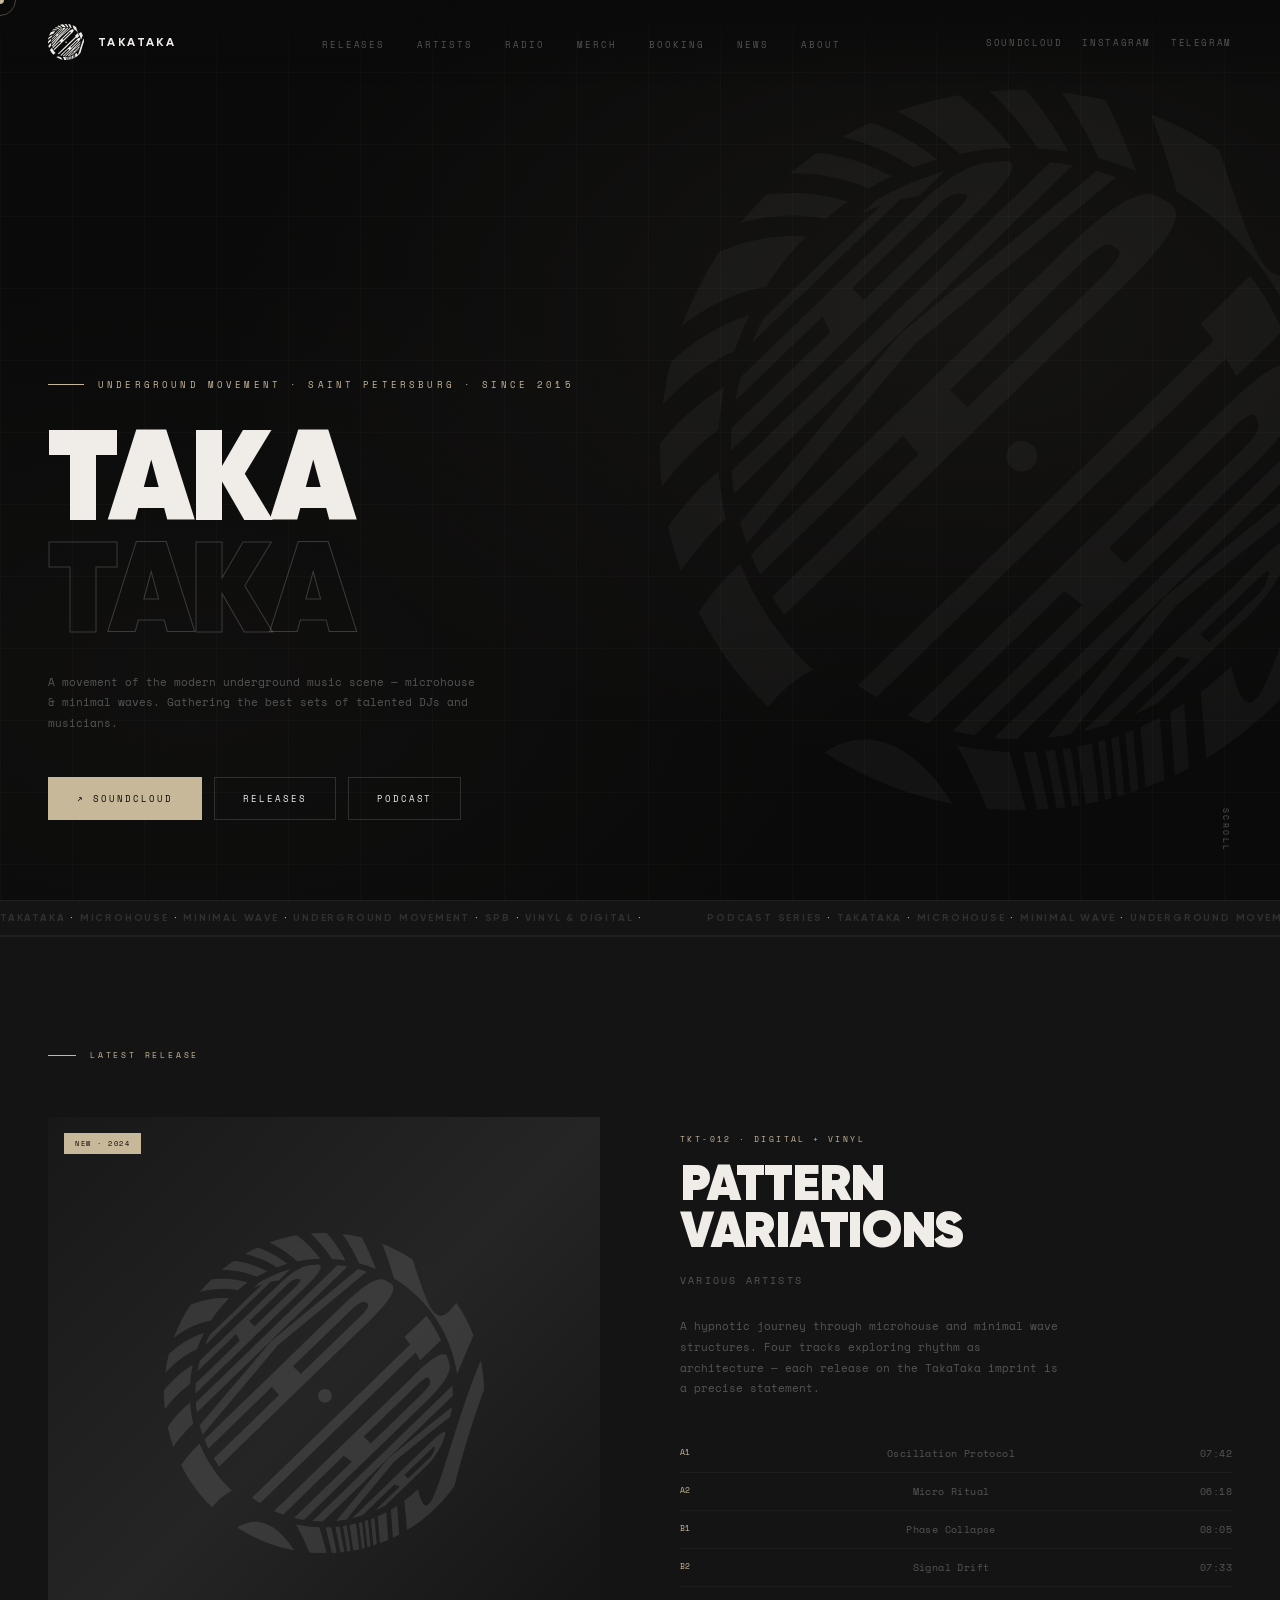
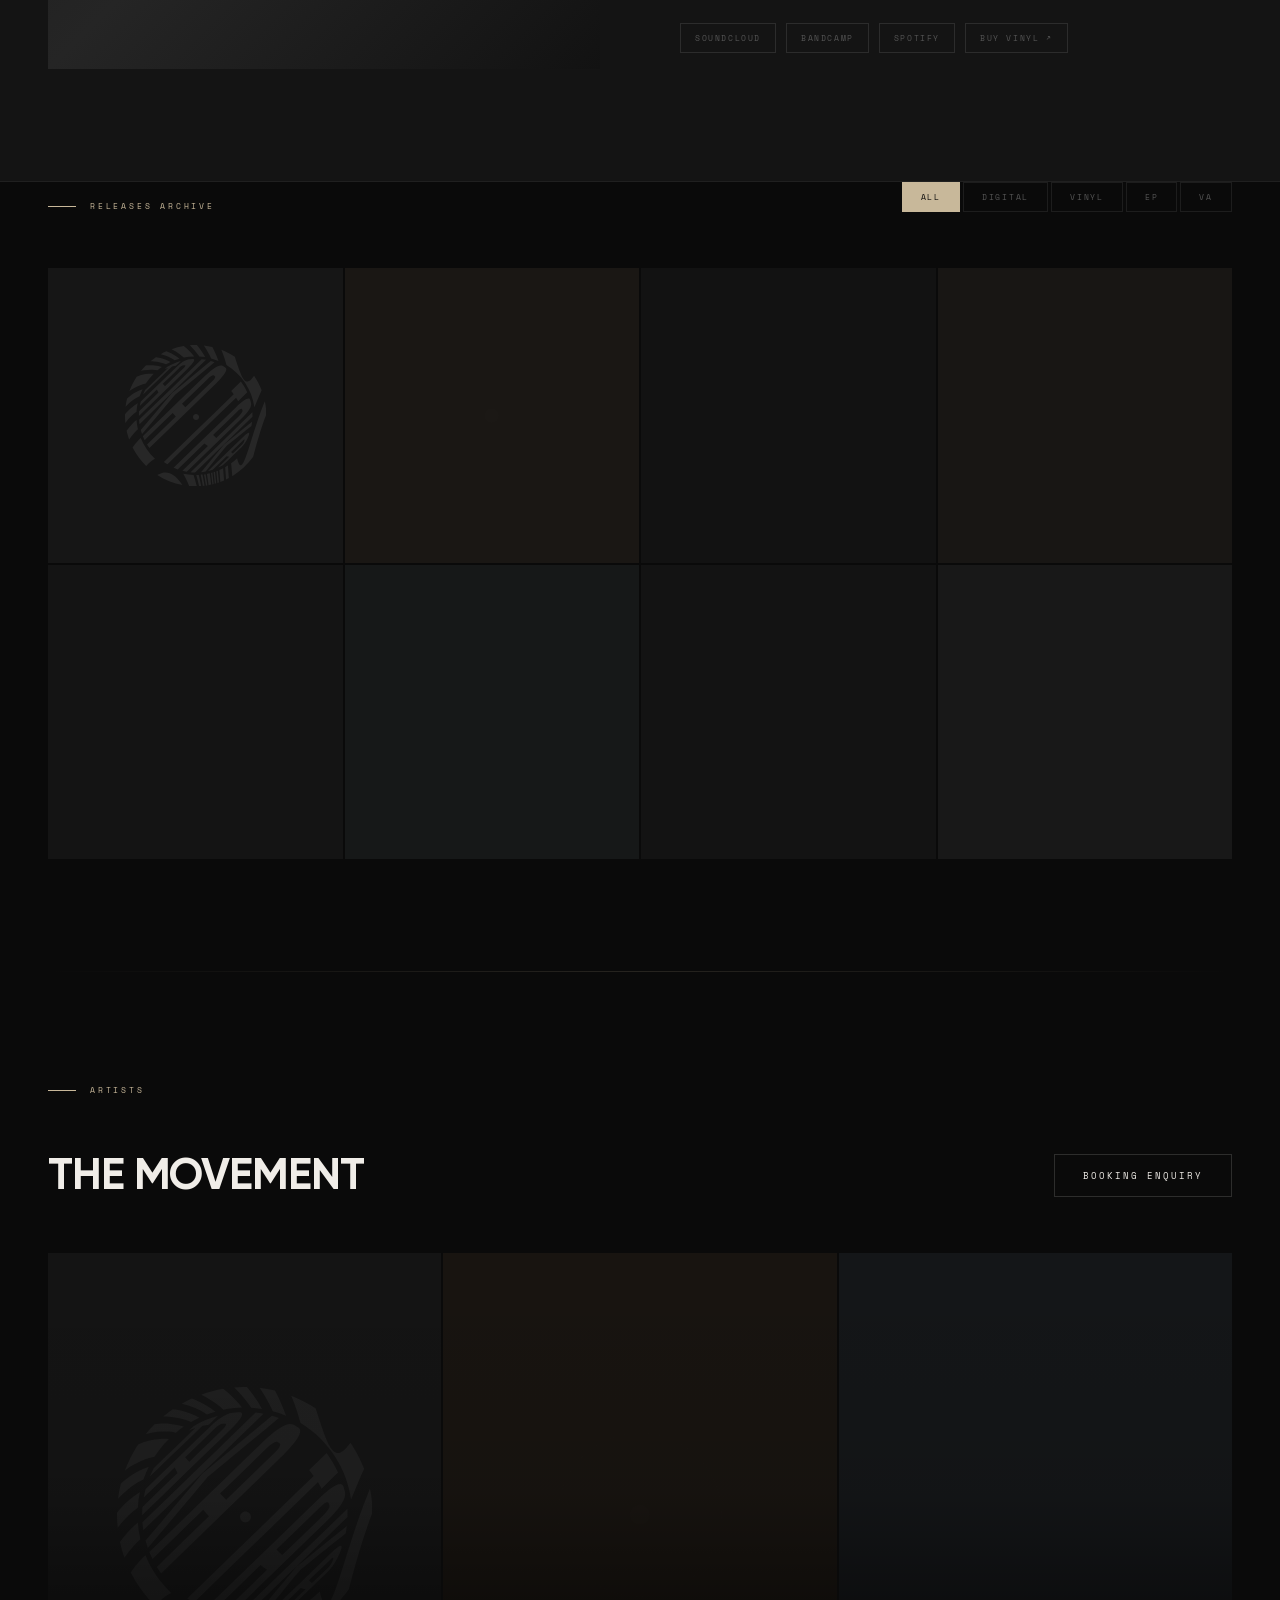
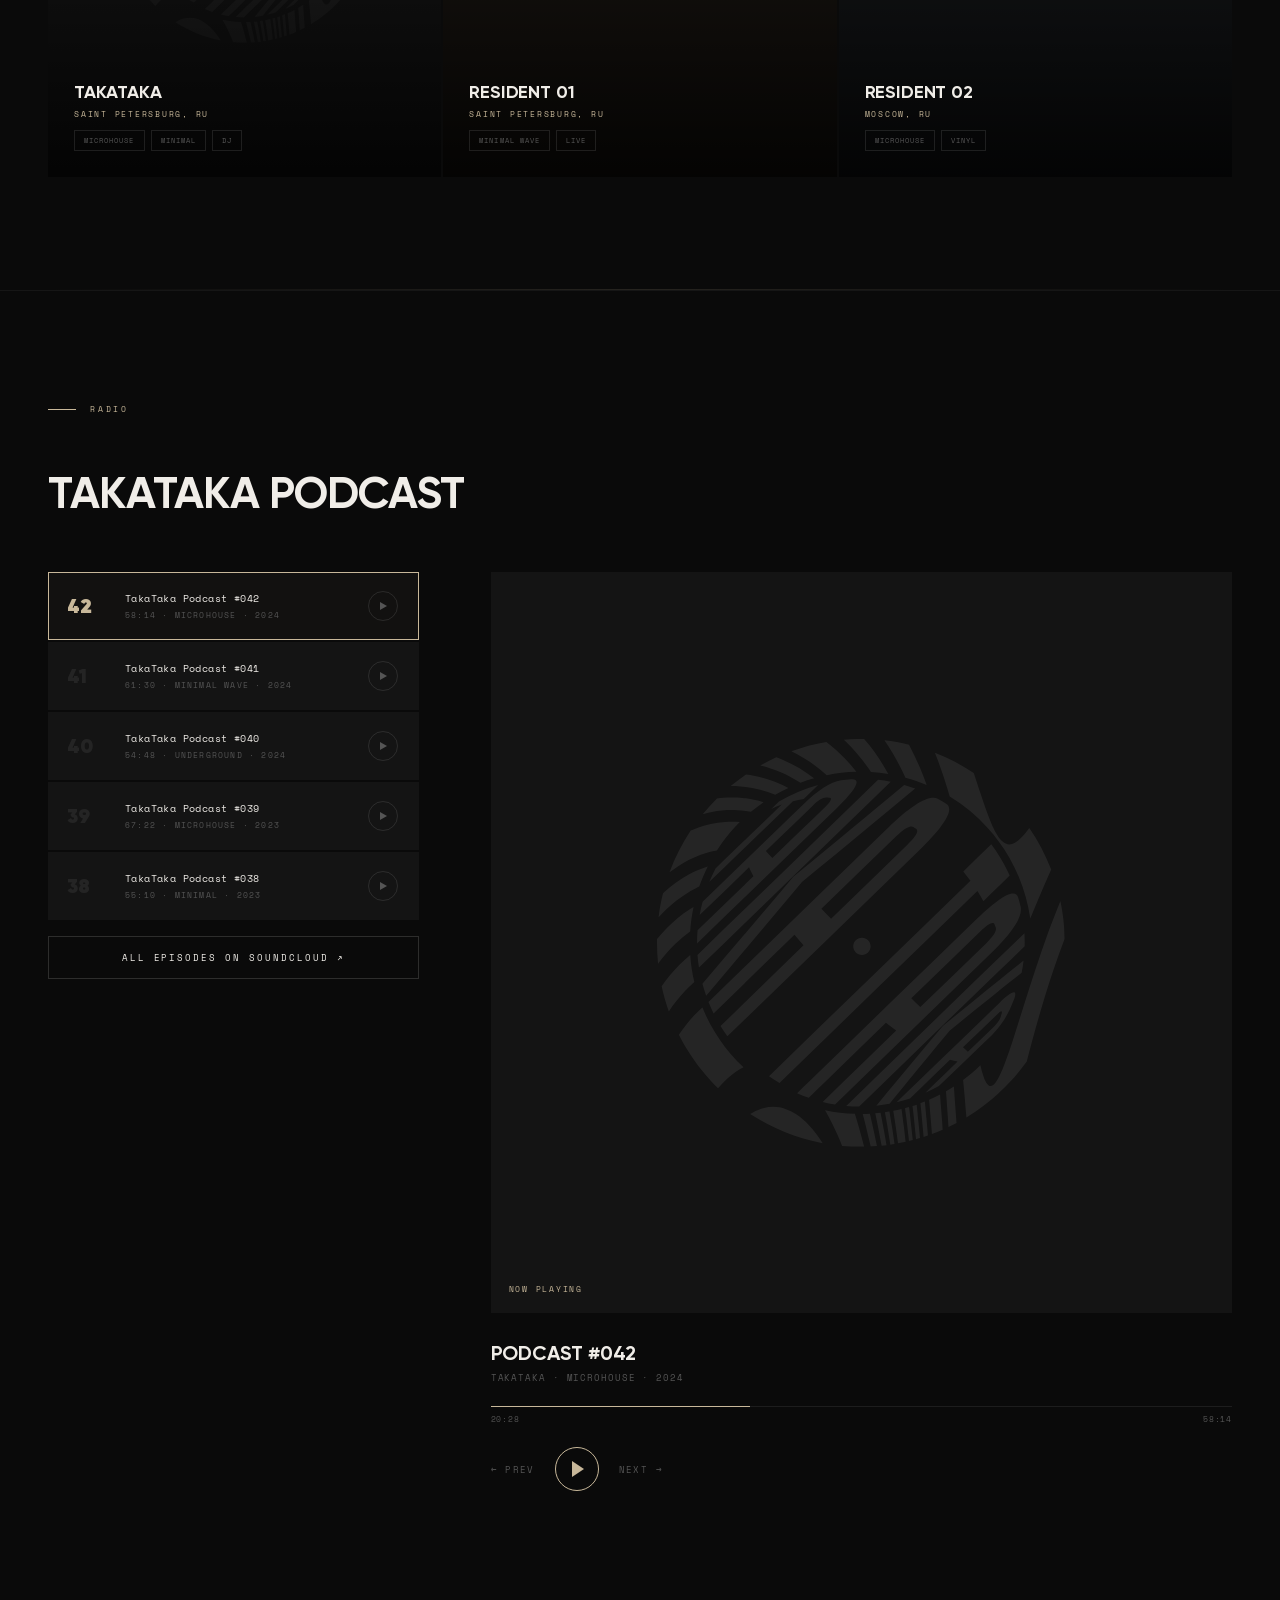
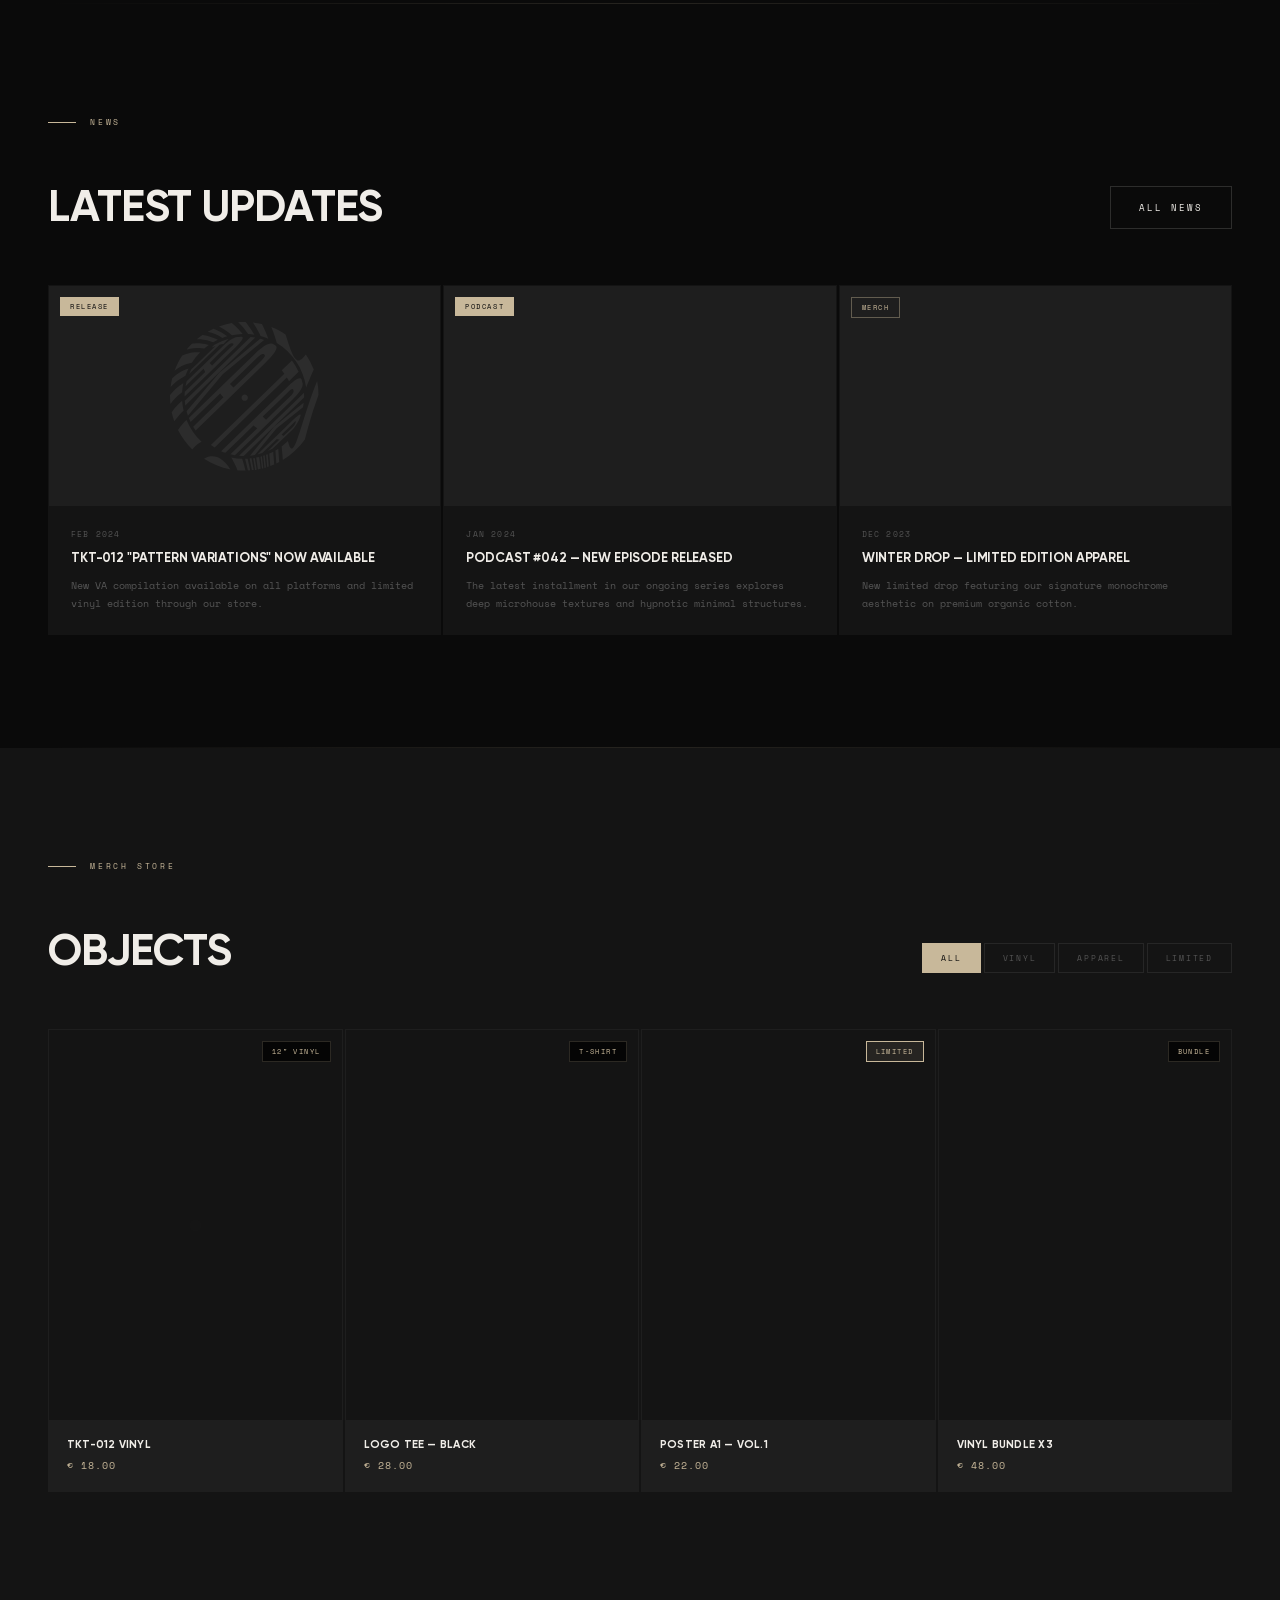
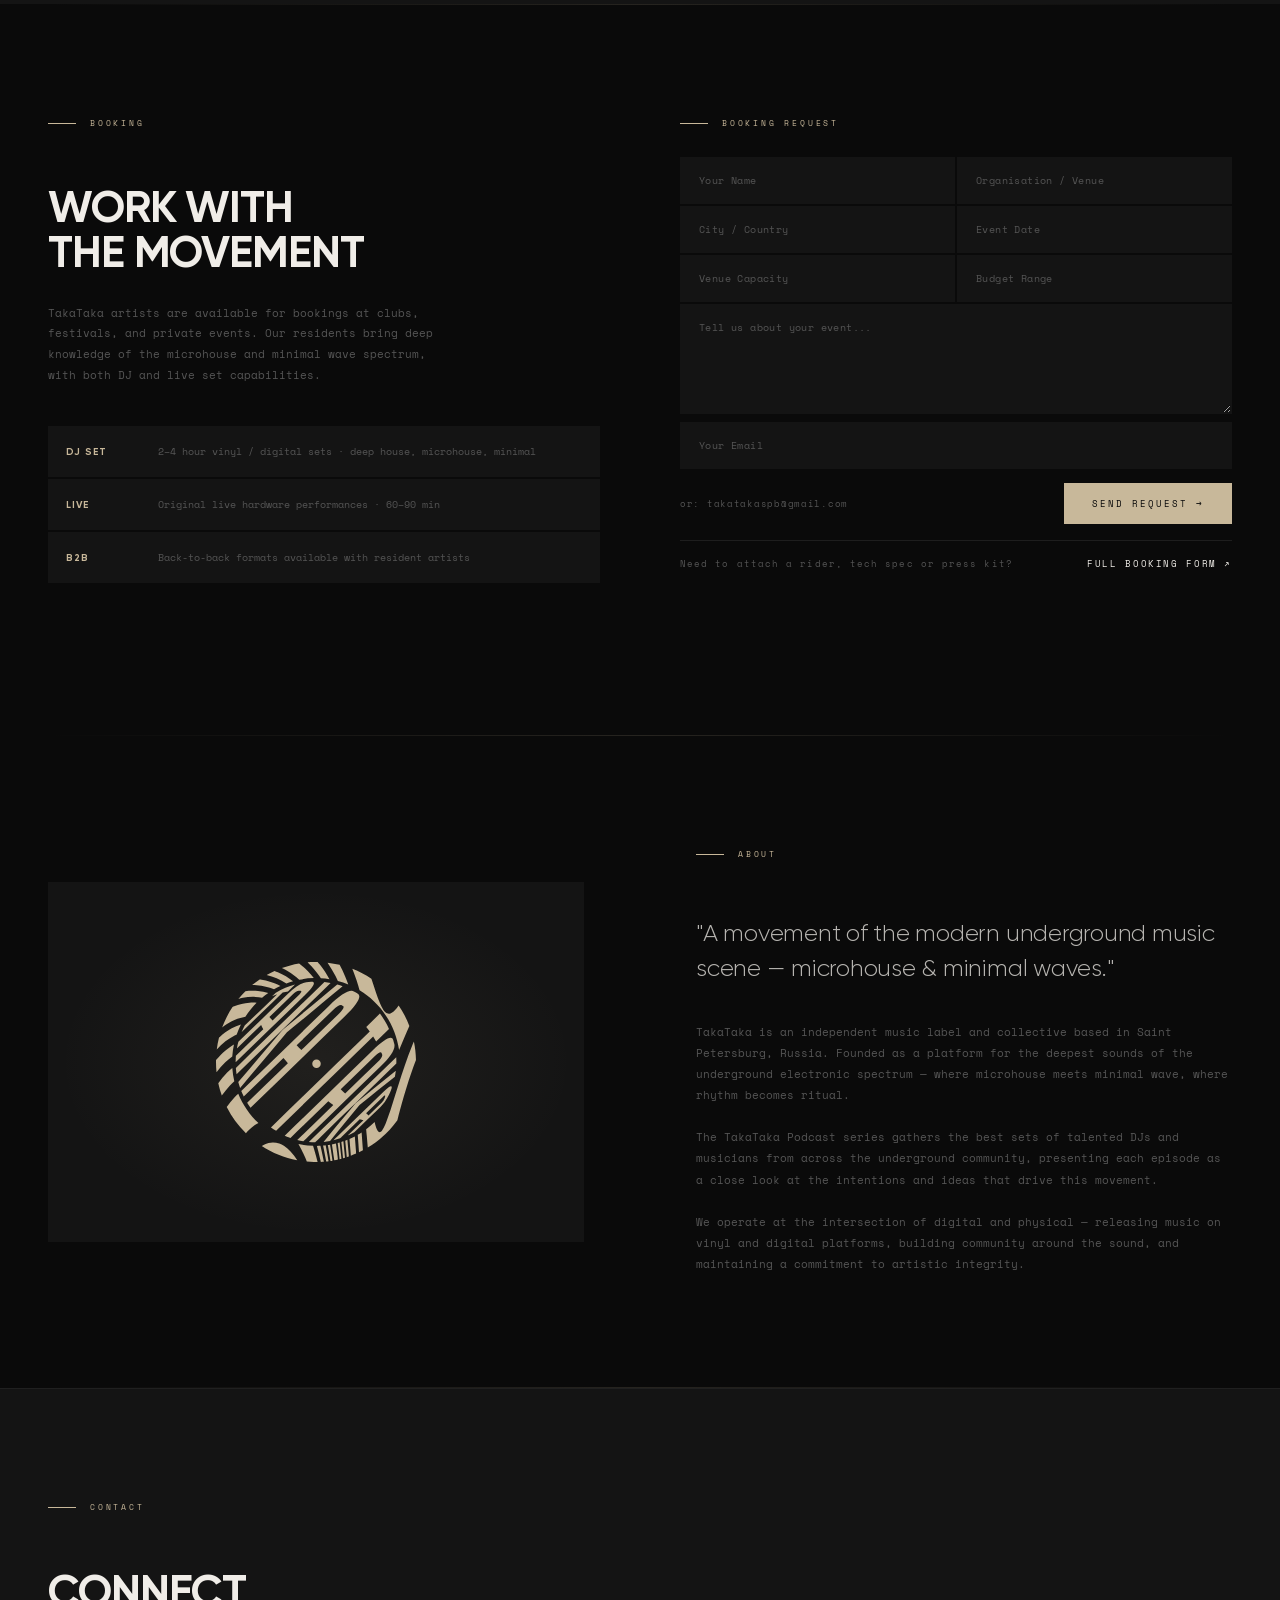
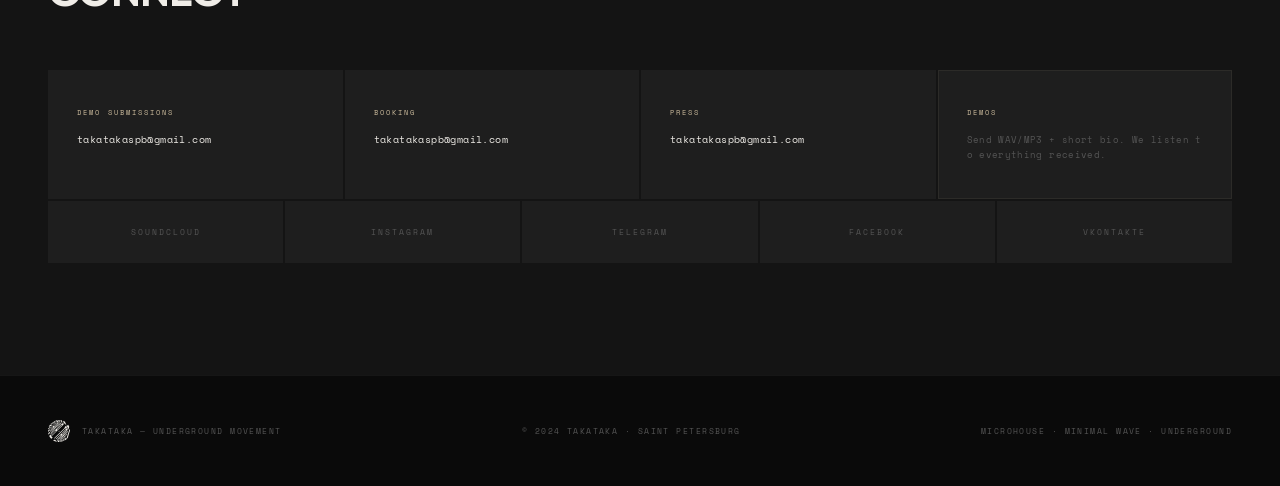
==== commit b8e9dc57: "Nav Booking → #booking anchor, add Full Booking Form link → booking.html" ====
--- a/index.html
+++ b/index.html
@@ -495,7 +495,7 @@
     <li><a href="#artists">Artists</a></li>
     <li><a href="#radio">Radio</a></li>
     <li><a href="#merch">Merch</a></li>
-    <li><a href="booking.html">Booking</a></li>
+    <li><a href="#booking">Booking</a></li>
     <li><a href="#news">News</a></li>
     <li><a href="#about">About</a></li>
   </ul>
@@ -840,6 +840,10 @@
         <span class="form-note">or: takatakaspb@gmail.com</span>
         <button class="btn btn-prim" style="border:none;cursor:none">Send Request →</button>
       </div>
+      <div style="margin-top:16px;padding-top:16px;border-top:1px solid var(--mid);display:flex;align-items:center;justify-content:space-between">
+        <span style="font-family:var(--font-mono);font-size:9px;letter-spacing:0.12em;color:var(--dim)">Need to attach a rider, tech spec or press kit?</span>
+        <a href="booking.html" style="font-family:var(--font-mono);font-size:9px;letter-spacing:0.18em;text-transform:uppercase;color:var(--white);text-decoration:none;display:flex;align-items:center;gap:8px;transition:opacity 0.2s" onmouseover="this.style.opacity='.6'" onmouseout="this.style.opacity='1'">Full Booking Form ↗</a>
+      </div>
     </div>
   </div>
 </section>
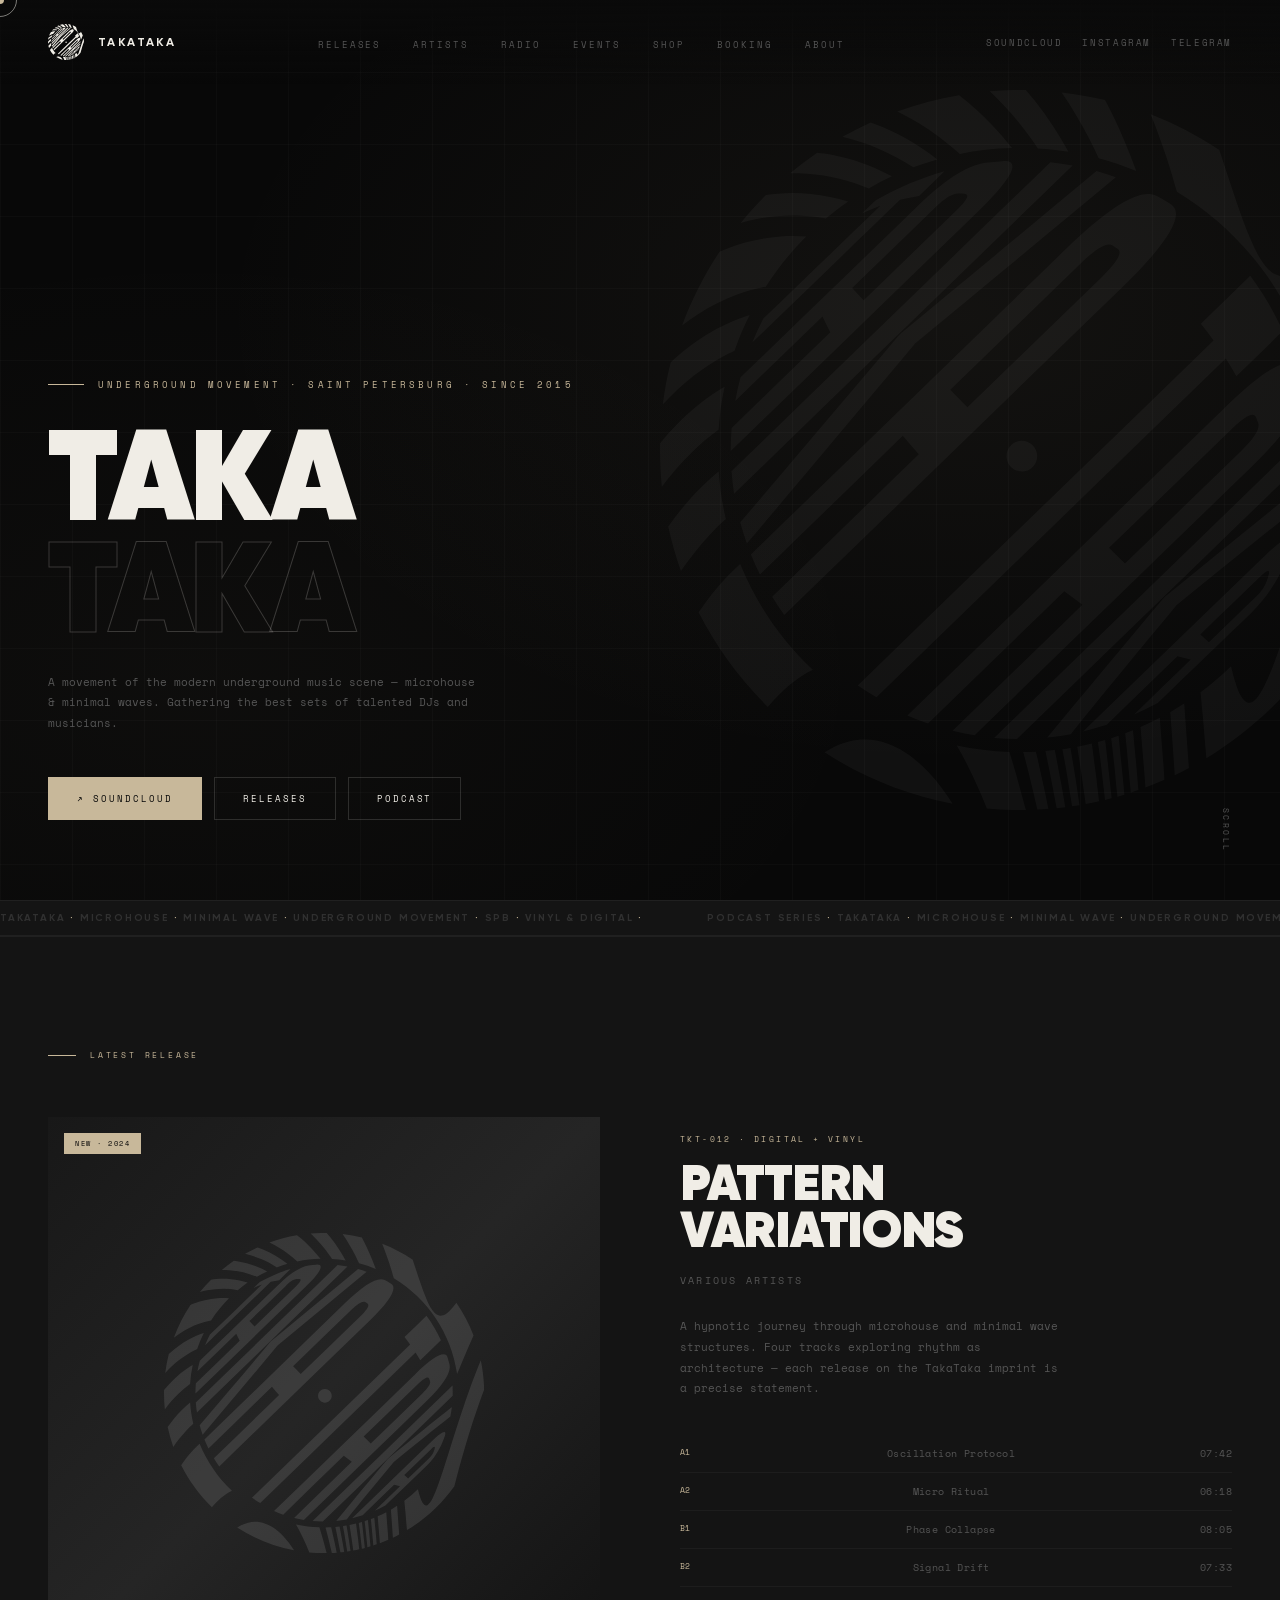
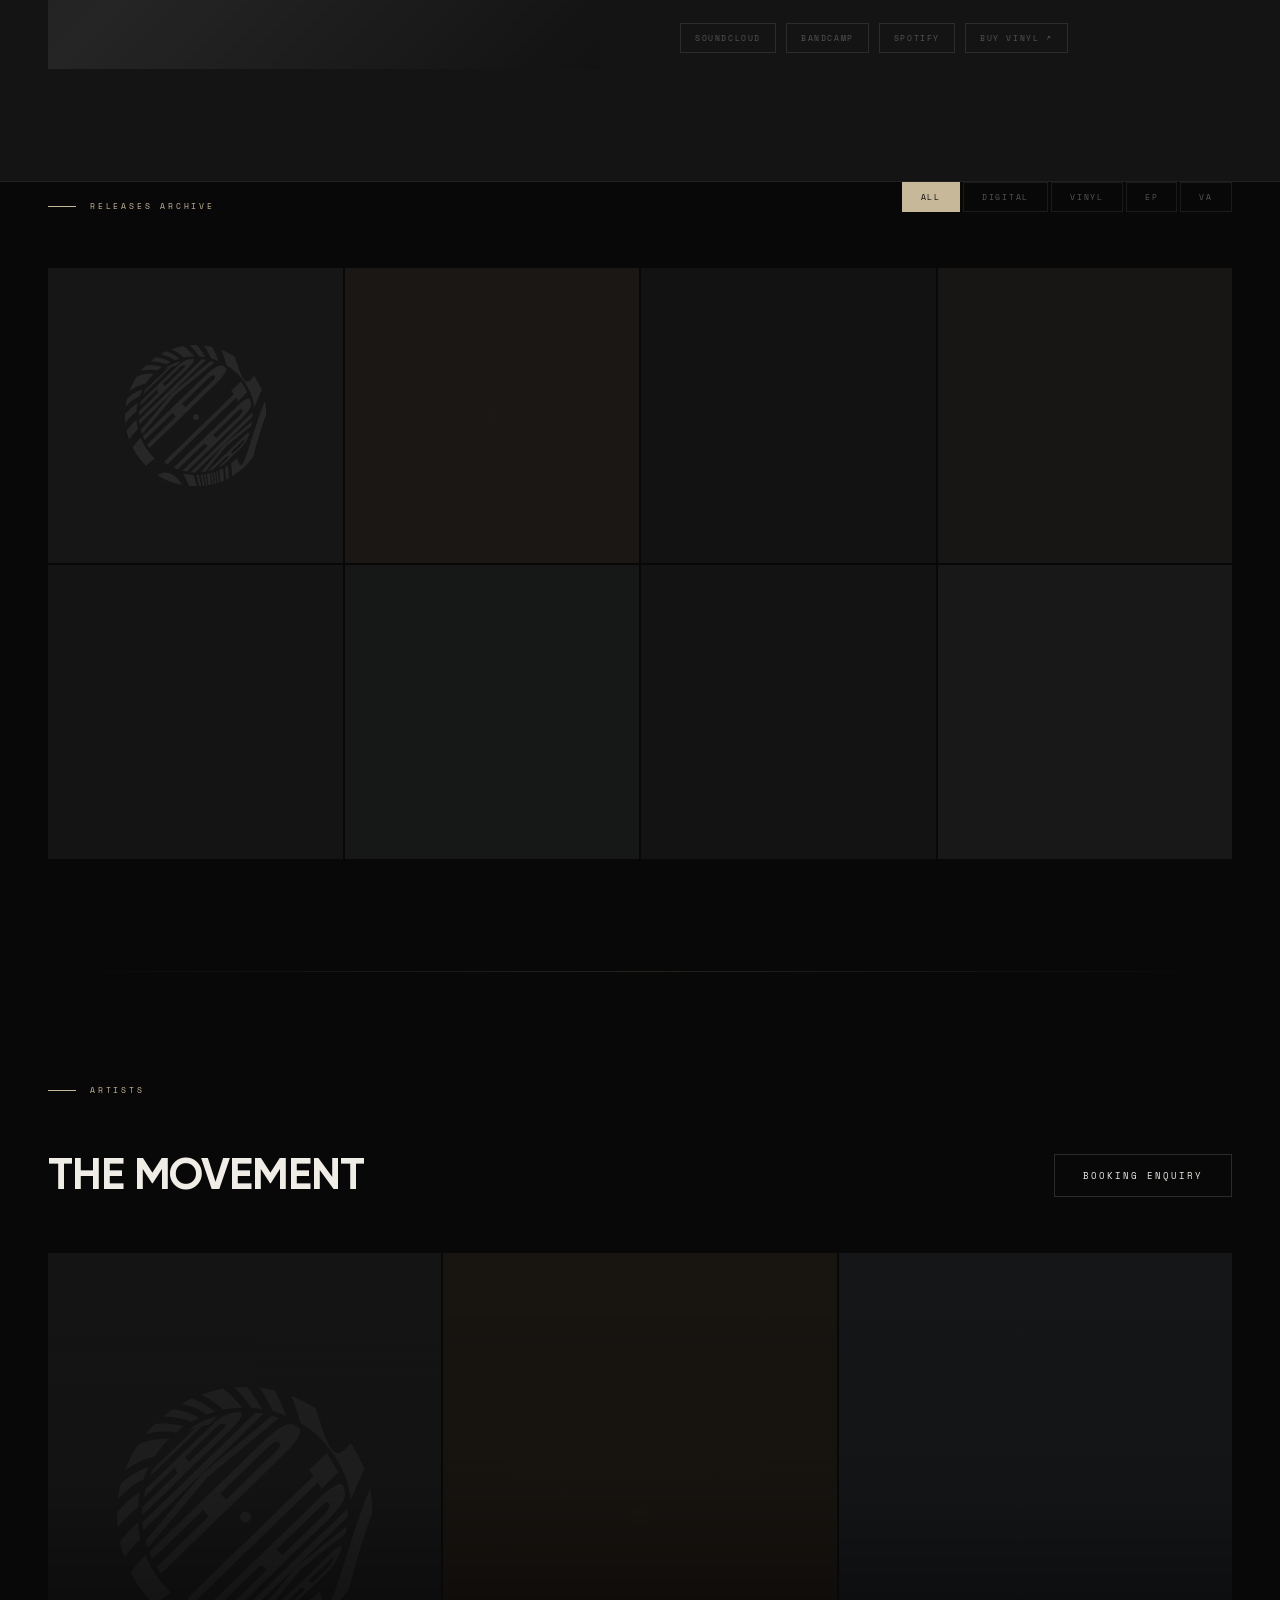
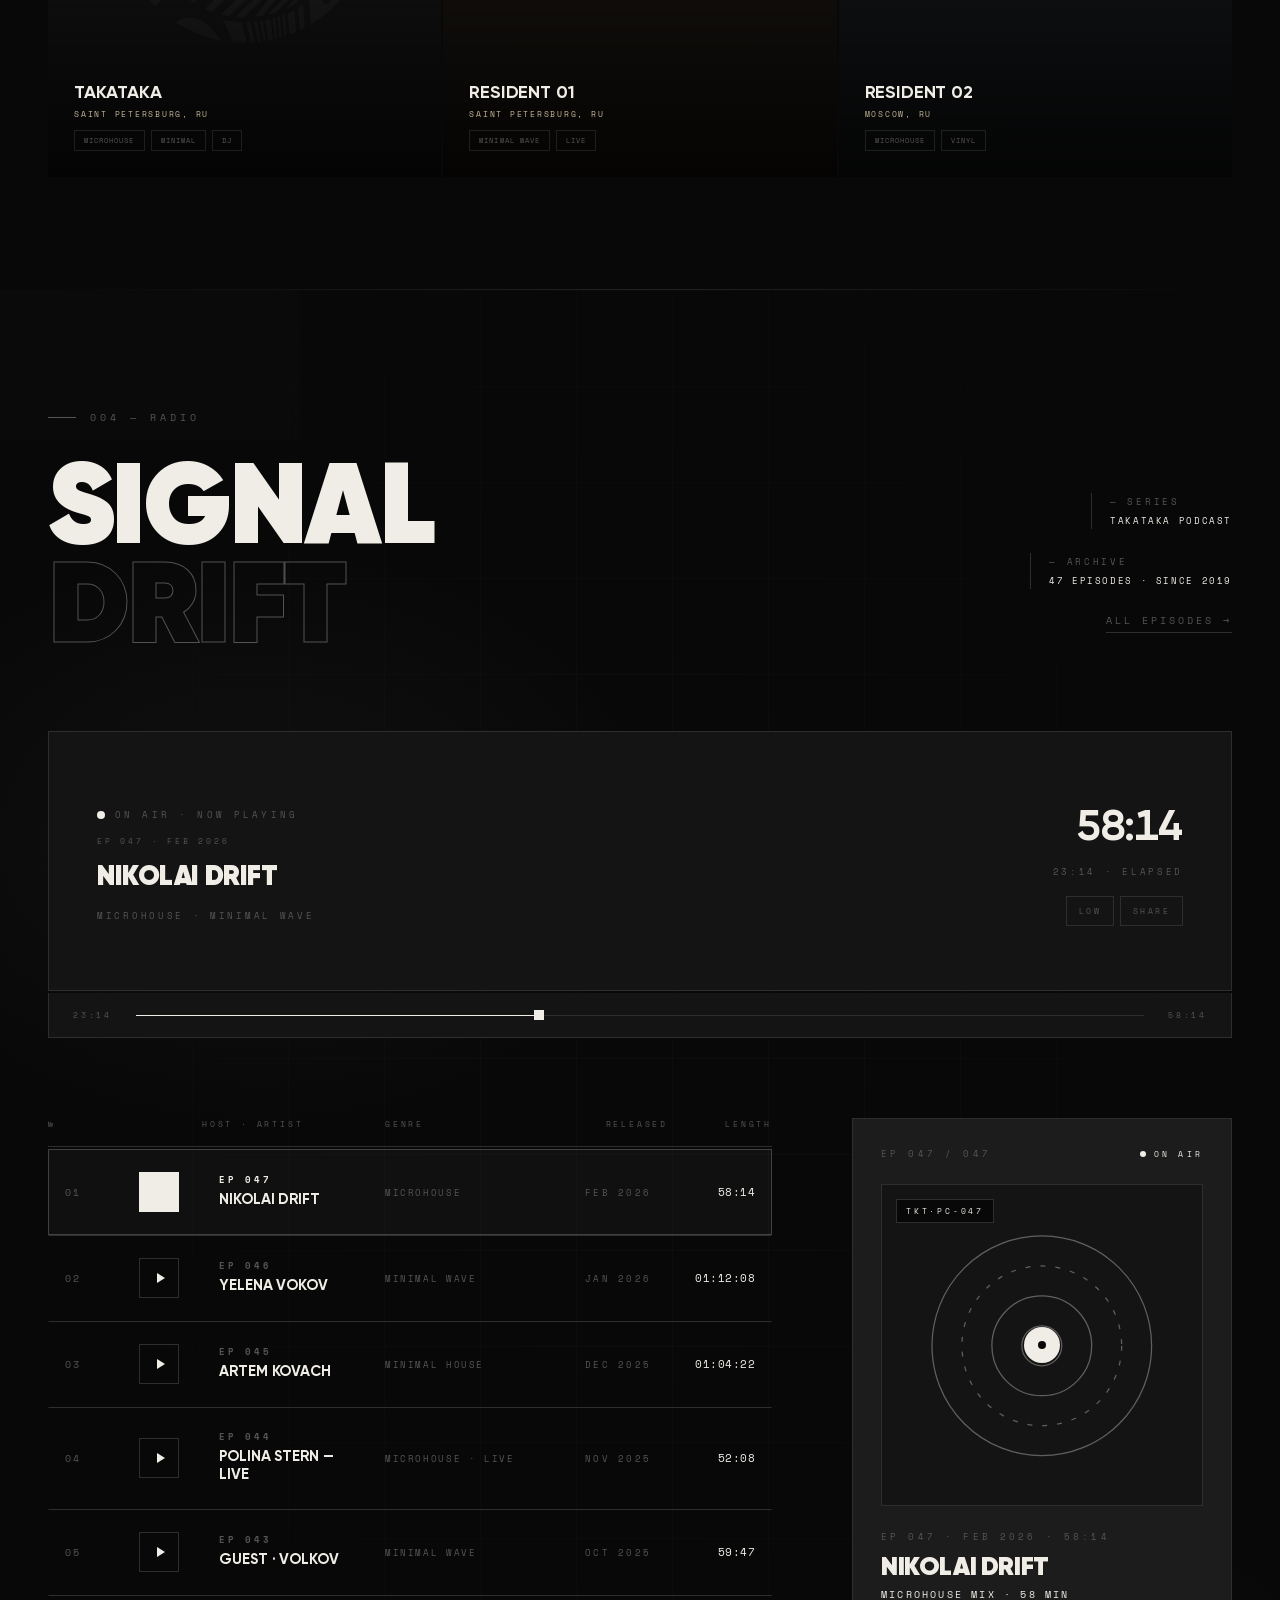
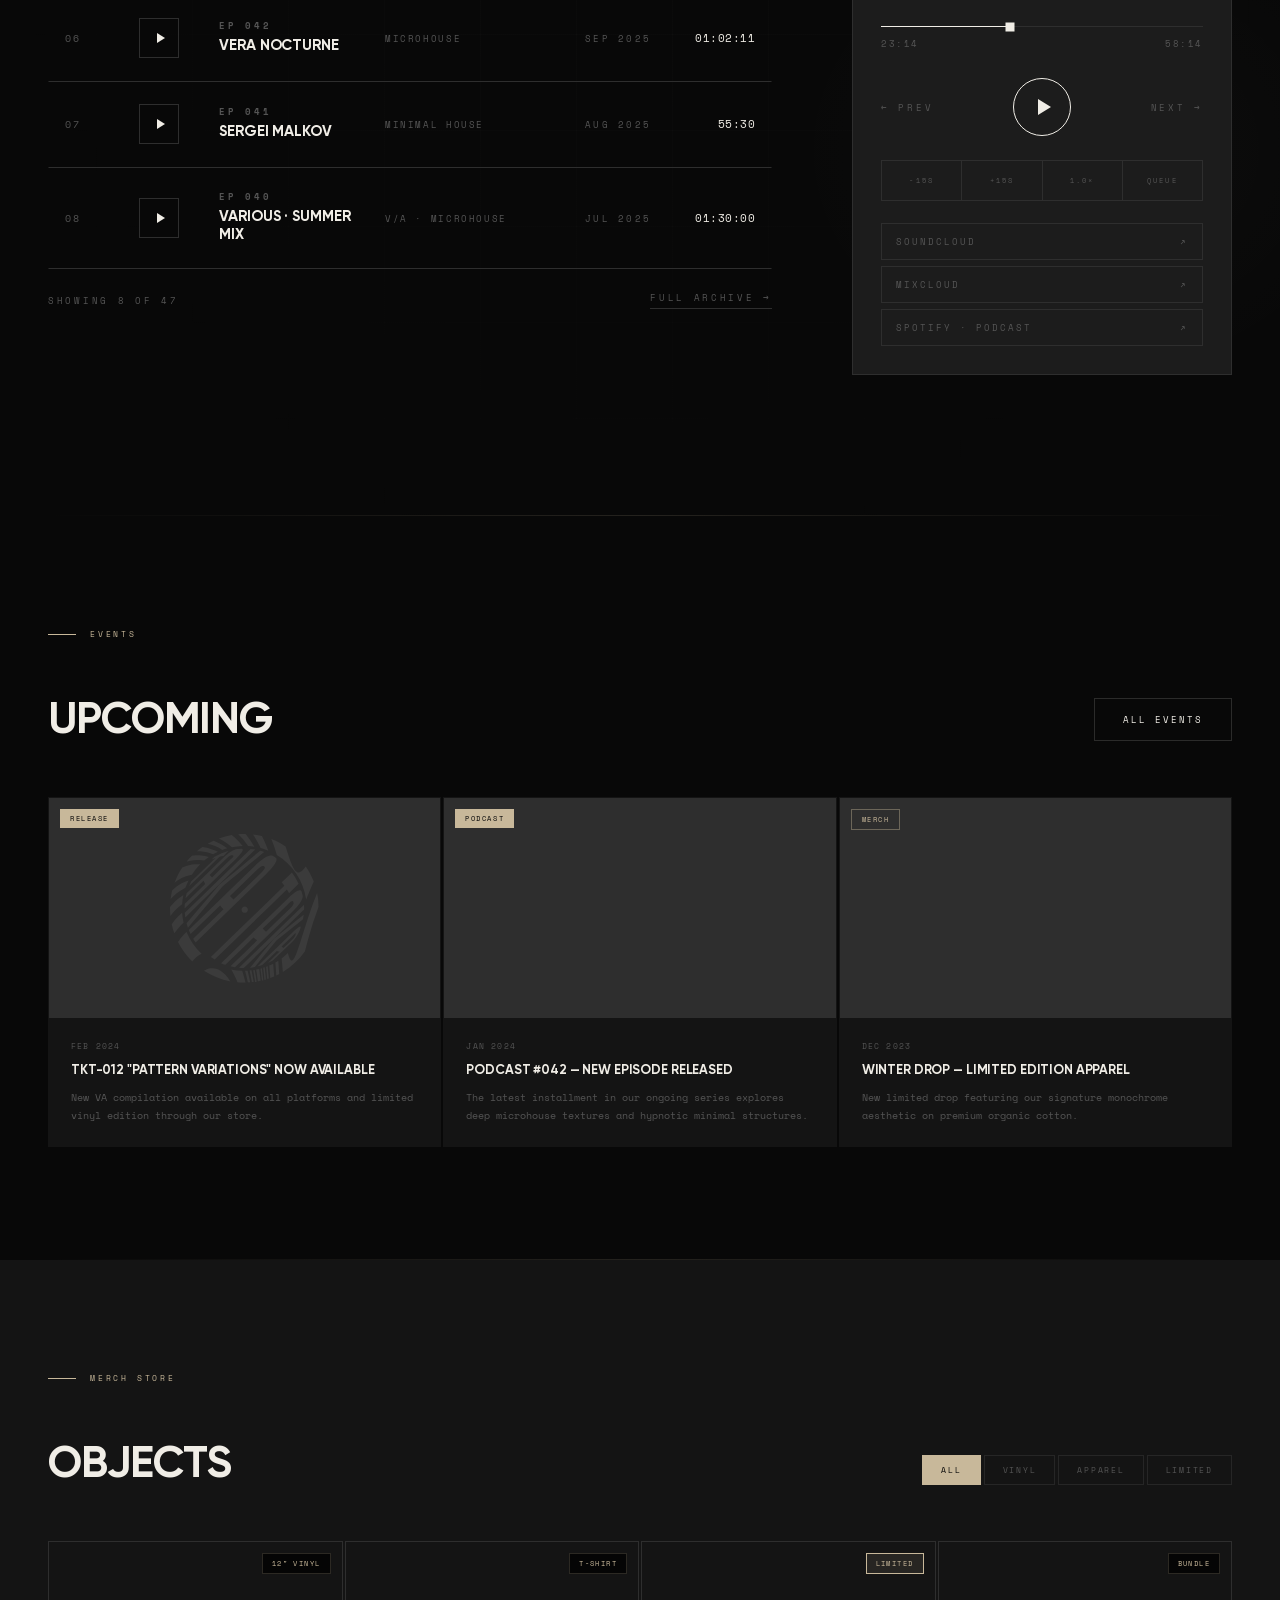
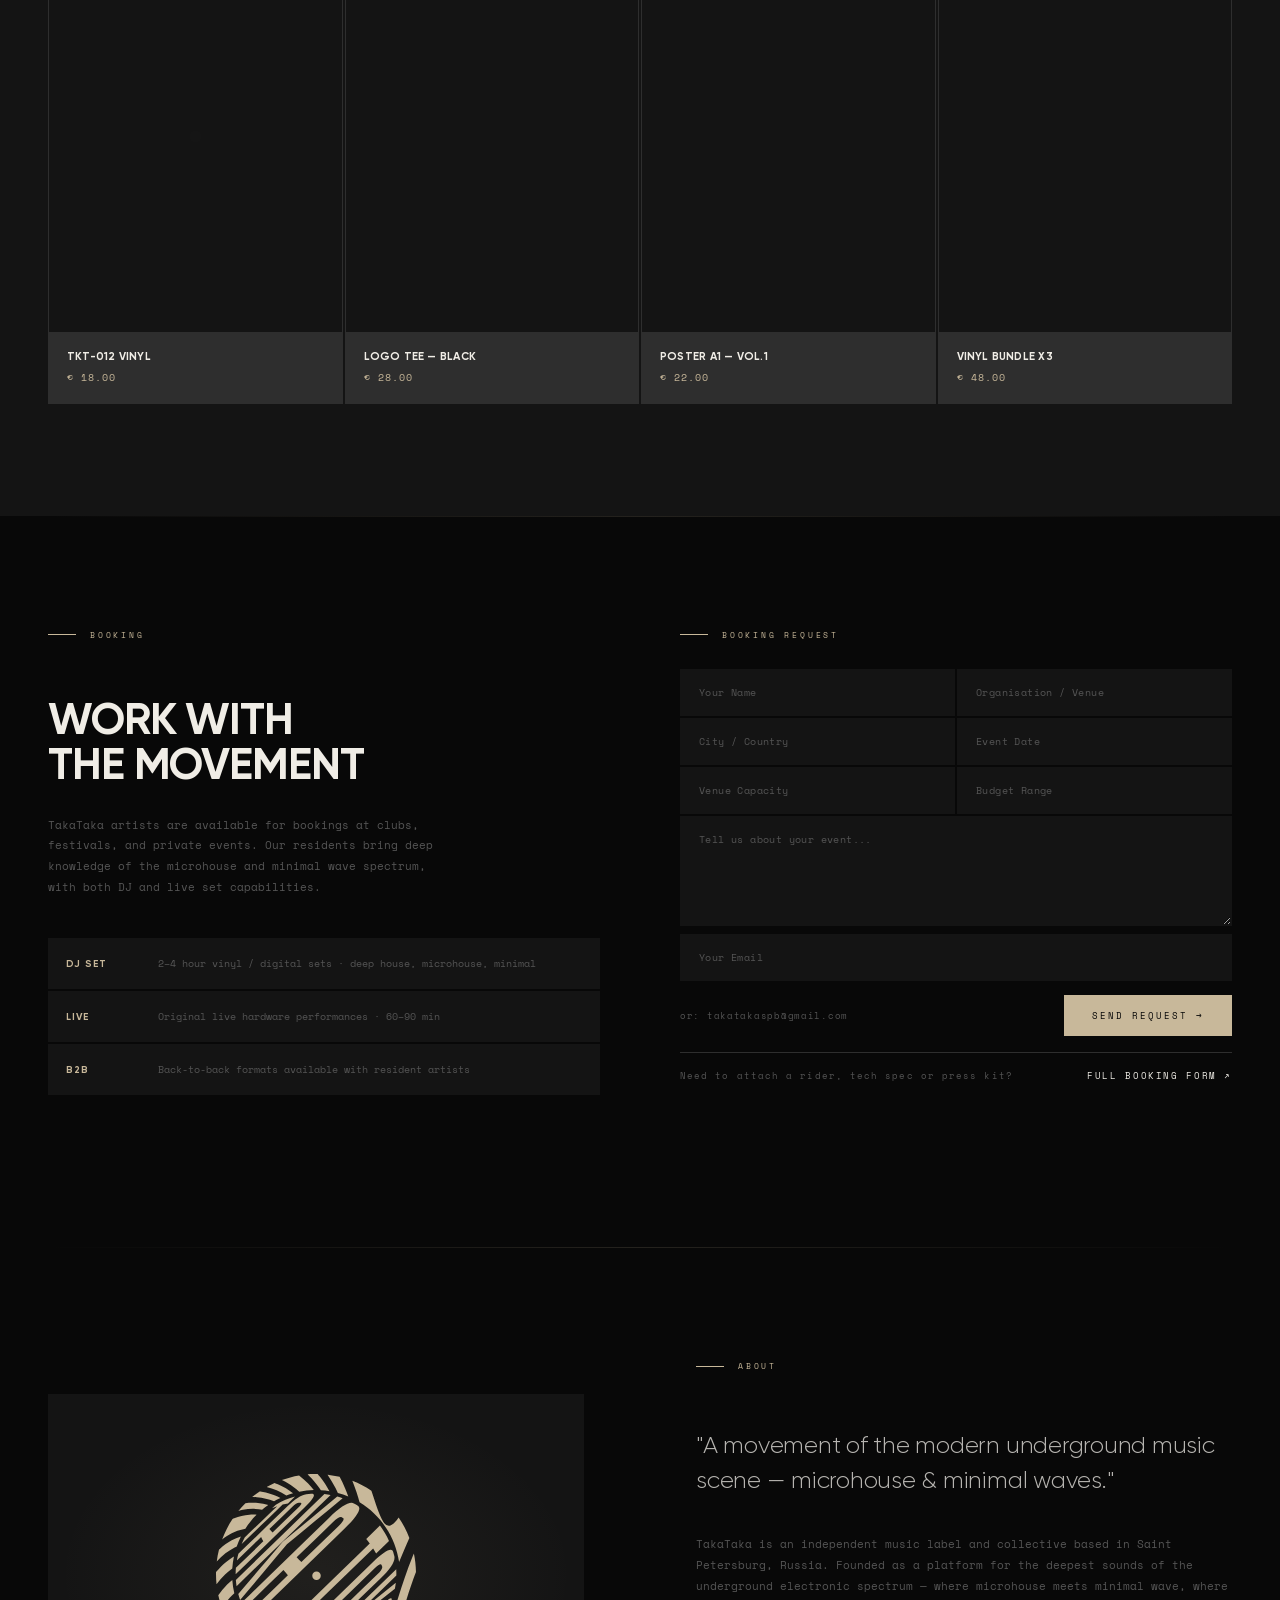
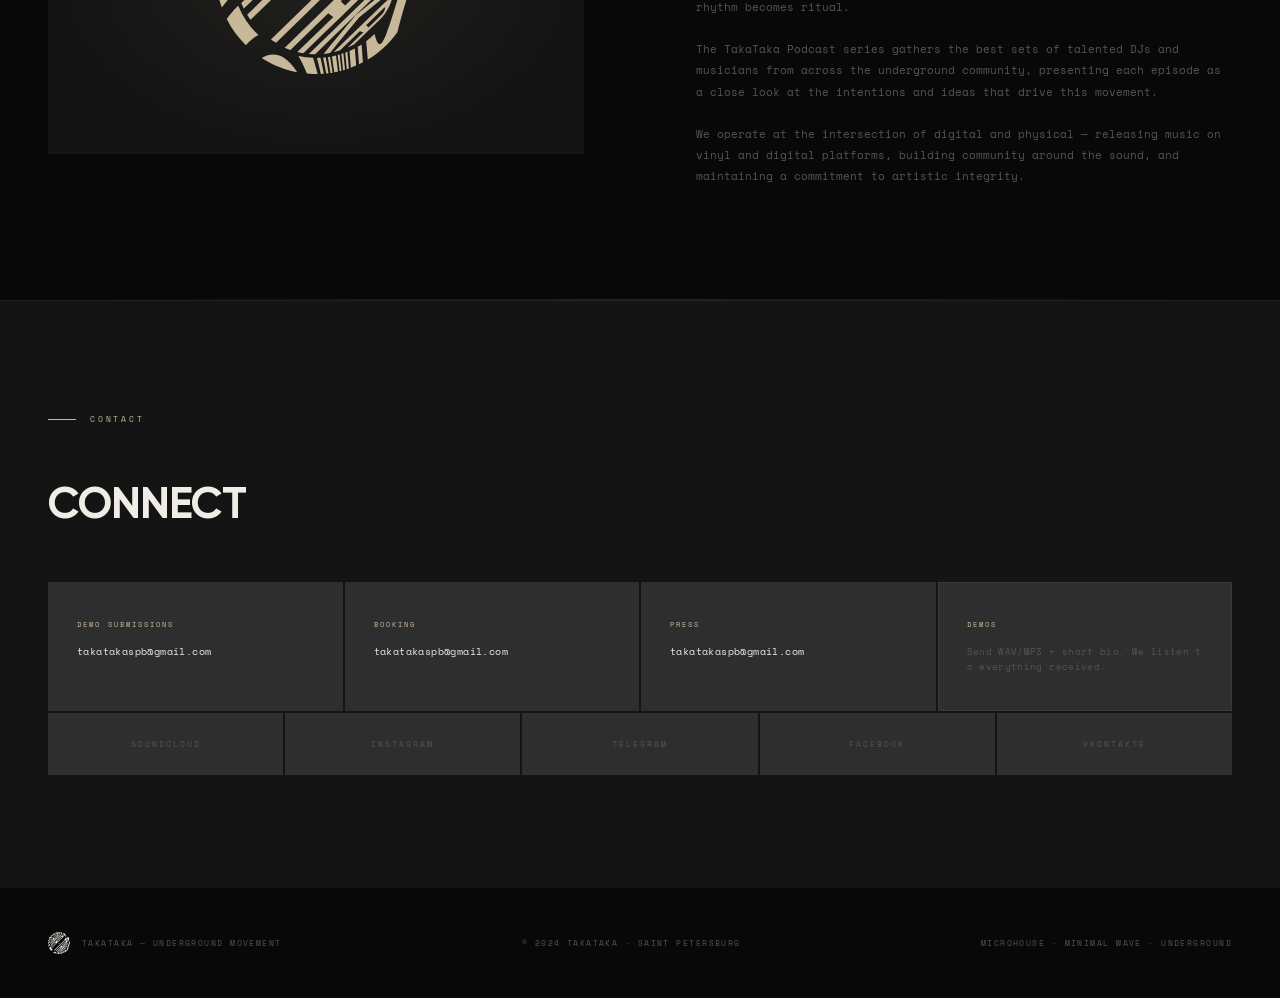
==== commit f31966f3: "Integrate Claude Design Radio section, News→Events, Merch→Shop" ====
--- a/index.html
+++ b/index.html
@@ -468,6 +468,404 @@
     .divider { margin: 0 20px; }
     footer { flex-direction: column; gap: 14px; text-align: center; }
   }
+
+
+/* ── RADIO SECTION (Claude Design) ─────────────────────── */
+@font-face { font-family:'Gilroy'; src:url('fonts/Gilroy-Bold.woff2') format('woff2'); font-weight:700; font-display:swap; }
+@font-face { font-family:'Gilroy'; src:url('fonts/Gilroy-Heavy.woff2') format('woff2'); font-weight:900; font-display:swap; }
+@font-face { font-family:'Space Mono'; src:url('fonts/SpaceMono-Regular.woff2') format('woff2'); font-weight:400; font-display:swap; }
+
+:root{
+  --black:#080808; --white:#f0ede6;
+  --gray:#141414; --gray2:#1c1c1c;
+  --mid:#2e2e2e; --dim:#555555;
+  --display:'Gilroy',sans-serif;
+  --mono:'Space Mono',ui-monospace,monospace;
+}
+*{box-sizing:border-box;margin:0;padding:0}
+html,body{background:var(--black);color:var(--white);font-family:var(--mono);-webkit-font-smoothing:antialiased;overflow-x:hidden}
+a{color:inherit;text-decoration:none}
+button{background:none;border:0;color:inherit;cursor:pointer;font-family:inherit}
+
+/* ─── Custom cursor ─────────────────────────────── */
+body{cursor:none}
+.cursor-dot,.cursor-ring{position:fixed;top:0;left:0;pointer-events:none;z-index:10000;transform:translate(-50%,-50%)}
+.cursor-dot{width:8px;height:8px;background:var(--white);border-radius:50%}
+.cursor-ring{width:34px;height:34px;border:1px solid rgba(240,237,230,0.5);border-radius:50%}
+
+/* ─── Shell ─────────────────────────────────────── */
+.radio{
+  position:relative;
+  padding: 120px 48px 140px;
+  background: var(--black);
+  overflow:hidden;
+}
+
+/* Ambient grid — denser than hero, section-specific */
+.radio-grid{
+  position:absolute;inset:0;pointer-events:none;
+  background-image:
+    linear-gradient(rgba(240,237,230,0.022) 1px, transparent 1px),
+    linear-gradient(90deg, rgba(240,237,230,0.022) 1px, transparent 1px);
+  background-size: 96px 96px;
+  mask-image: radial-gradient(ellipse 70% 80% at 50% 40%, #000 20%, transparent 85%);
+  -webkit-mask-image: radial-gradient(ellipse 70% 80% at 50% 40%, #000 20%, transparent 85%);
+}
+.radio-glow{
+  position:absolute;inset:0;pointer-events:none;
+  background:
+    radial-gradient(ellipse 700px 500px at 20% 30%, rgba(240,237,230,0.035), transparent 60%),
+    radial-gradient(ellipse 500px 400px at 85% 80%, rgba(240,237,230,0.025), transparent 60%);
+}
+.radio-noise{
+  position:absolute;inset:0;pointer-events:none;opacity:0.28;mix-blend-mode:screen;
+}
+
+/* ─── Section head ─────────────────────────────── */
+.radio-head{
+  position:relative;z-index:2;
+  display:grid;grid-template-columns:1fr auto;align-items:end;
+  margin-bottom: 80px;
+  gap:40px;
+}
+.r-eyebrow{
+  font-family:var(--mono);font-size:10px;
+  letter-spacing:0.4em;text-transform:uppercase;color:var(--dim);
+  margin-bottom:28px;
+  display:flex;align-items:center;gap:14px;
+}
+.r-eyebrow .dash{width:28px;height:1px;background:var(--dim);display:inline-block}
+.r-title{
+  font-family:var(--display);font-weight:900;
+  font-size:clamp(56px, 9vw, 140px);line-height:0.86;
+  letter-spacing:-0.025em;text-transform:uppercase;color:var(--white);
+}
+.r-title .outline{color:transparent;-webkit-text-stroke:1px rgba(240,237,230,0.32);display:block}
+.r-title .solid{display:block}
+.r-meta{
+  display:flex;flex-direction:column;align-items:flex-end;gap:24px;
+  padding-bottom:18px;
+}
+.r-meta .row{font-family:var(--mono);font-size:9px;letter-spacing:0.3em;text-transform:uppercase;color:var(--dim);border-left:1px solid var(--mid);padding:2px 0 2px 18px}
+.r-meta .row b{display:block;color:var(--white);font-weight:400;margin-top:6px;letter-spacing:0.18em}
+.r-meta .link{
+  font-family:var(--mono);font-size:10px;letter-spacing:0.3em;text-transform:uppercase;
+  color:var(--dim);border-bottom:1px solid var(--mid);padding-bottom:4px;
+  transition:color 0.25s, border-color 0.25s;
+}
+.r-meta .link:hover{color:var(--white);border-color:var(--white)}
+
+/* ─── Visualizer stage ─────────────────────────── */
+.viz-stage{
+  position:relative;z-index:2;
+  background: var(--gray);
+  border:1px solid var(--mid);
+  padding: 48px 48px 40px;
+  margin-bottom: 2px;
+  display:grid;grid-template-columns: auto 1fr auto;gap:48px;align-items:center;
+  min-height: 260px;
+}
+.viz-left{display:flex;flex-direction:column;gap:14px;min-width:180px}
+.viz-status{
+  display:flex;align-items:center;gap:10px;
+  font-family:var(--mono);font-size:9px;letter-spacing:0.35em;text-transform:uppercase;color:var(--dim);
+}
+.viz-dot{
+  width:8px;height:8px;background:var(--white);border-radius:50%;
+  animation: pulse 1.6s ease-in-out infinite;
+}
+.viz-dot.off{animation:none;opacity:0.25}
+@keyframes pulse{
+  0%,100%{opacity:0.35;transform:scale(0.8)}
+  50%{opacity:1;transform:scale(1.1)}
+}
+.viz-ep{
+  font-family:var(--mono);font-size:8px;letter-spacing:0.35em;text-transform:uppercase;color:var(--dim);
+}
+.viz-name{
+  font-family:var(--display);font-weight:900;font-size:28px;line-height:1;
+  letter-spacing:-0.015em;text-transform:uppercase;color:var(--white);
+}
+.viz-genre{
+  font-family:var(--mono);font-size:9px;letter-spacing:0.3em;text-transform:uppercase;color:var(--dim);
+  margin-top:6px;
+}
+
+/* the wave itself */
+.viz-bars{
+  display:flex;align-items:center;justify-content:center;gap:3px;
+  height: 160px; width:100%;
+  padding: 0 20px;
+}
+.viz-bar{
+  width:3px; background: var(--white); display:block;
+  transition: height 0.2s ease, opacity 0.3s ease;
+  will-change: height;
+}
+
+.viz-right{display:flex;flex-direction:column;align-items:flex-end;gap:18px;min-width:180px}
+.viz-dur{
+  font-family:var(--display);font-weight:700;font-size:42px;line-height:1;letter-spacing:-0.01em;color:var(--white);
+  font-variant-numeric: tabular-nums;
+}
+.viz-elapsed{
+  font-family:var(--mono);font-size:9px;letter-spacing:0.3em;text-transform:uppercase;color:var(--dim);
+}
+.viz-actions{display:flex;gap:6px;align-items:center}
+.viz-btn{
+  font-family:var(--mono);font-size:8px;letter-spacing:0.3em;text-transform:uppercase;color:var(--dim);
+  padding:8px 12px;border:1px solid var(--mid);transition:color 0.2s, border-color 0.2s;
+}
+.viz-btn:hover{color:var(--white);border-color:var(--white)}
+
+/* progress strip under visualizer */
+.viz-progress-wrap{
+  position:relative;z-index:2;
+  display:grid;grid-template-columns:auto 1fr auto;align-items:center;gap:24px;
+  background:var(--gray);border:1px solid var(--mid);border-top:0;
+  padding: 16px 24px;
+}
+.viz-progress-wrap .lbl{
+  font-family:var(--mono);font-size:8px;letter-spacing:0.35em;text-transform:uppercase;color:var(--dim);
+  font-variant-numeric: tabular-nums;
+}
+.viz-progress{
+  position:relative;height:1px;background:var(--mid);cursor:pointer;
+}
+.viz-progress .fill{
+  position:absolute;left:0;top:0;bottom:0;background:var(--white);
+  box-shadow: 0 0 0 0 rgba(0,0,0,0); /* none — kept for clarity */
+}
+.viz-progress .knob{
+  position:absolute;top:50%;width:10px;height:10px;background:var(--white);
+  transform:translate(-50%,-50%);
+}
+.viz-progress::before{
+  content:'';position:absolute;inset:-10px 0;
+}
+
+/* ─── Main grid: episode list + sticky player ─── */
+.radio-body{
+  position:relative;z-index:2;
+  display:grid;grid-template-columns: 1fr 380px;gap:80px;
+  margin-top: 80px;
+}
+
+/* list */
+.ep-head{
+  display:grid;grid-template-columns: 50px 56px 1fr 1fr 100px 80px;
+  gap:24px;align-items:center;
+  padding:0 0 16px;
+  border-bottom:1px solid var(--mid);
+  margin-bottom:2px;
+}
+.ep-head span{font-family:var(--mono);font-size:8px;letter-spacing:0.35em;text-transform:uppercase;color:var(--dim)}
+.ep-head .r{text-align:right}
+
+.ep-list{display:flex;flex-direction:column}
+.ep-row{
+  display:grid;grid-template-columns: 50px 56px 1fr 1fr 100px 80px;
+  gap:24px;align-items:center;
+  padding:22px 16px;
+  border:1px solid transparent;
+  border-top-color: var(--mid);
+  background: transparent;
+  transition: border-color 0.25s, background 0.25s;
+  cursor:pointer;
+  position:relative;
+}
+.ep-row:first-child{border-top-color:var(--mid)}
+.ep-row:last-child{border-bottom-color:var(--mid)}
+.ep-row:hover{
+  border-color: rgba(240,237,230,0.1);
+  background: rgba(240,237,230,0.015);
+}
+.ep-row.active{
+  border-color: rgba(240,237,230,0.22);
+  background: rgba(240,237,230,0.03);
+}
+.ep-row.active .ep-num, .ep-row.active .ep-name{color:var(--white)}
+
+.ep-index{font-family:var(--mono);font-size:10px;letter-spacing:0.18em;color:var(--dim);font-variant-numeric:tabular-nums}
+.ep-play{
+  width:40px;height:40px;border:1px solid var(--mid);
+  display:flex;align-items:center;justify-content:center;
+  transition:border-color 0.2s, background 0.2s;
+  position:relative;
+}
+.ep-row:hover .ep-play{border-color:var(--white)}
+.ep-row.active .ep-play{background:var(--white);border-color:var(--white)}
+.ep-play .tri{
+  width:0;height:0;
+  border-left:8px solid var(--white);
+  border-top:5px solid transparent;border-bottom:5px solid transparent;
+  margin-left:3px;
+  transition: border-left-color 0.2s;
+}
+.ep-row.active .ep-play .tri{display:none}
+.ep-play .bars{display:none;gap:2px;align-items:end;height:14px}
+.ep-row.active .ep-play .bars{display:flex}
+.ep-play .bars i{display:block;width:2px;background:var(--black);animation: eq 0.9s ease-in-out infinite}
+.ep-play .bars i:nth-child(1){animation-delay:-0.2s}
+.ep-play .bars i:nth-child(2){animation-delay:-0.6s}
+.ep-play .bars i:nth-child(3){animation-delay:-0.4s}
+@keyframes eq{
+  0%,100%{height:3px}
+  50%{height:14px}
+}
+.ep-num{font-family:var(--mono);font-size:9px;letter-spacing:0.3em;text-transform:uppercase;color:var(--dim);margin-bottom:4px}
+.ep-name{font-family:var(--display);font-weight:700;font-size:15px;text-transform:uppercase;letter-spacing:-0.005em;color:var(--white)}
+.ep-tag{font-family:var(--mono);font-size:9px;letter-spacing:0.18em;color:var(--dim);text-transform:uppercase}
+.ep-date{font-family:var(--mono);font-size:9px;letter-spacing:0.25em;text-transform:uppercase;color:var(--dim);text-align:right}
+.ep-dur{font-family:var(--mono);font-size:11px;letter-spacing:0.04em;color:var(--white);text-align:right;font-variant-numeric:tabular-nums}
+
+.ep-foot{
+  display:flex;justify-content:space-between;align-items:center;
+  padding-top:22px;
+  font-family:var(--mono);font-size:9px;letter-spacing:0.3em;text-transform:uppercase;color:var(--dim);
+}
+.ep-foot a{
+  border-bottom:1px solid var(--mid);padding-bottom:4px;color:var(--dim);
+  transition:color 0.2s,border-color 0.2s;
+}
+.ep-foot a:hover{color:var(--white);border-color:var(--white)}
+
+/* ─── Sticky player panel ──────────────────────── */
+.player{
+  position:sticky;top:40px;align-self:start;
+  background:var(--gray2);border:1px solid var(--mid);
+  padding:28px;
+}
+.player-head{
+  display:flex;justify-content:space-between;align-items:center;
+  margin-bottom:24px;
+}
+.player-head .ix{font-family:var(--mono);font-size:9px;letter-spacing:0.35em;text-transform:uppercase;color:var(--dim)}
+.player-head .live{
+  font-family:var(--mono);font-size:8px;letter-spacing:0.4em;text-transform:uppercase;color:var(--white);
+  display:flex;align-items:center;gap:8px;
+}
+.player-head .live::before{
+  content:'';width:6px;height:6px;background:var(--white);border-radius:50%;
+  animation:pulse 1.6s ease-in-out infinite;
+}
+
+.player-art{
+  aspect-ratio:1;background:var(--gray);position:relative;overflow:hidden;
+  display:flex;align-items:center;justify-content:center;
+  margin-bottom:24px;
+  border:1px solid var(--mid);
+}
+.player-art svg.spin{width:78%;height:78%;opacity:0.35;animation:spin 18s linear infinite}
+.player-art.paused svg.spin{animation-play-state:paused}
+.player-art .center{
+  position:absolute;width:36px;height:36px;background:var(--white);border-radius:50%;
+}
+.player-art .center::after{
+  content:'';position:absolute;inset:14px;background:var(--black);border-radius:50%;
+}
+.player-art .cat{
+  position:absolute;top:14px;left:14px;
+  font-family:var(--mono);font-size:8px;letter-spacing:0.35em;text-transform:uppercase;color:var(--white);
+  background:var(--black);padding:5px 9px;border:1px solid var(--mid);
+}
+@keyframes spin{to{transform:rotate(360deg)}}
+
+.player-meta{font-family:var(--mono);font-size:9px;letter-spacing:0.35em;text-transform:uppercase;color:var(--dim);margin-bottom:10px}
+.player-title{
+  font-family:var(--display);font-weight:900;font-size:26px;line-height:1;letter-spacing:-0.015em;
+  text-transform:uppercase;color:var(--white);margin-bottom:8px;
+}
+.player-artist{
+  font-family:var(--mono);font-size:10px;letter-spacing:0.22em;text-transform:uppercase;color:var(--white);margin-bottom:24px;
+}
+
+/* progress */
+.p-progress{position:relative;height:1px;background:var(--mid);margin-bottom:10px;cursor:pointer}
+.p-progress .fill{position:absolute;inset:0 auto 0 0;background:var(--white)}
+.p-progress .knob{position:absolute;top:50%;width:9px;height:9px;background:var(--white);transform:translate(-50%,-50%)}
+.p-progress::before{content:'';position:absolute;inset:-10px 0}
+.p-time{display:flex;justify-content:space-between;font-family:var(--mono);font-size:9px;letter-spacing:0.18em;color:var(--dim);margin-bottom:28px;font-variant-numeric:tabular-nums}
+
+.p-controls{
+  display:grid;grid-template-columns:1fr auto 1fr;align-items:center;gap:16px;
+  margin-bottom:24px;
+}
+.p-ctrl{
+  font-family:var(--mono);font-size:9px;letter-spacing:0.3em;text-transform:uppercase;color:var(--dim);
+  transition:color 0.2s;display:flex;align-items:center;gap:8px;
+}
+.p-ctrl.r{justify-content:flex-end}
+.p-ctrl:hover{color:var(--white)}
+.p-play{
+  width:58px;height:58px;border:1px solid var(--white);border-radius:50%;
+  display:flex;align-items:center;justify-content:center;
+  transition:background 0.2s;
+  cursor:pointer;
+}
+.p-play:hover{background:var(--white)}
+.p-play .tri{
+  width:0;height:0;border-left:13px solid var(--white);
+  border-top:8px solid transparent;border-bottom:8px solid transparent;
+  margin-left:4px;transition:border-left-color 0.2s;
+}
+.p-play:hover .tri{border-left-color:var(--black)}
+.p-play.playing{background:var(--white)}
+.p-play.playing .tri{display:none}
+.p-play.playing .pause{display:flex;gap:4px}
+.p-play .pause{display:none;align-items:center}
+.p-play .pause span{display:block;width:4px;height:16px;background:var(--black)}
+
+.p-tools{
+  display:grid;grid-template-columns:repeat(4,1fr);gap:1px;background:var(--mid);border:1px solid var(--mid);
+  margin-bottom:22px;
+}
+.p-tools button{
+  background:var(--gray2);padding:14px 6px;
+  font-family:var(--mono);font-size:7px;letter-spacing:0.3em;text-transform:uppercase;color:var(--dim);
+  transition:color 0.2s, background 0.2s;
+}
+.p-tools button:hover{color:var(--white);background:var(--gray)}
+
+.p-streams{display:flex;flex-direction:column;gap:6px}
+.p-stream{
+  display:flex;justify-content:space-between;align-items:center;
+  padding:11px 14px;border:1px solid var(--mid);
+  font-family:var(--mono);font-size:9px;letter-spacing:0.22em;text-transform:uppercase;color:var(--dim);
+  transition:color 0.2s, border-color 0.2s;
+}
+.p-stream:hover{color:var(--white);border-color:var(--white)}
+.p-stream .mark{color:var(--dim);transition:color 0.2s}
+.p-stream:hover .mark{color:var(--white)}
+
+/* ─── Tweaks panel ─────────────────────────────── */
+.tweaks{
+  position:fixed;bottom:20px;right:20px;z-index:9999;
+  background:var(--gray2);border:1px solid var(--mid);
+  padding:18px 18px 16px;min-width:240px;
+  font-family:var(--mono);
+  display:none;
+}
+.tweaks.open{display:block}
+.tweaks h4{font-family:var(--mono);font-size:9px;letter-spacing:0.4em;text-transform:uppercase;color:var(--white);margin-bottom:14px;font-weight:400;display:flex;justify-content:space-between;align-items:center}
+.tweaks h4 span{color:var(--dim)}
+.tw-row{display:flex;justify-content:space-between;align-items:center;gap:12px;margin-bottom:10px;font-size:8px;letter-spacing:0.3em;text-transform:uppercase;color:var(--dim)}
+.tw-opts{display:flex;gap:2px}
+.tw-opt{padding:6px 10px;border:1px solid var(--mid);color:var(--dim);font-size:8px;letter-spacing:0.25em;text-transform:uppercase;cursor:pointer;transition:color 0.2s, border-color 0.2s}
+.tw-opt:hover{color:var(--white)}
+.tw-opt.on{color:var(--white);border-color:var(--white)}
+
+/* responsive */
+@media (max-width: 1100px){
+  .radio-body{grid-template-columns:1fr;gap:40px}
+  .player{position:relative;top:0}
+  .ep-head, .ep-row{grid-template-columns: 40px 48px 1fr 80px;gap:16px}
+  .ep-head .d-hide, .ep-row .d-hide{display:none}
+  .viz-stage{grid-template-columns:1fr;gap:24px;padding:32px 24px}
+  .viz-left,.viz-right{min-width:0;align-items:flex-start}
+  .viz-right{align-items:flex-start}
+  .viz-bars{height:120px}
+}
 </style>
 </head>
 <body>
@@ -494,9 +892,9 @@
     <li><a href="#releases">Releases</a></li>
     <li><a href="#artists">Artists</a></li>
     <li><a href="#radio">Radio</a></li>
-    <li><a href="#merch">Merch</a></li>
+    <li><a href="#events">Events</a></li>
+    <li><a href="#shop">Shop</a></li>
     <li><a href="#booking">Booking</a></li>
-    <li><a href="#news">News</a></li>
     <li><a href="#about">About</a></li>
   </ul>
   <div class="nav-right">
@@ -664,70 +1062,141 @@
 
 <div class="divider"></div>
 
-<!-- PODCAST / RADIO -->
-<section class="podcast-bg reveal" id="radio">
-  <div class="sec-label">Radio</div>
-  <h2 class="sec-title" style="margin-bottom:56px">TakaTaka Podcast</h2>
-  <div class="podcast-layout">
-    <div class="episodes">
-      <a class="ep-item on" href="https://soundcloud.com/takatakaspb" target="_blank">
-        <div class="ep-num">42</div>
-        <div><div class="ep-name">TakaTaka Podcast #042</div><div class="ep-dur">58:14 · Microhouse · 2024</div></div>
-        <div class="play-btn"></div>
-      </a>
-      <a class="ep-item" href="https://soundcloud.com/takatakaspb" target="_blank">
-        <div class="ep-num">41</div>
-        <div><div class="ep-name">TakaTaka Podcast #041</div><div class="ep-dur">61:30 · Minimal Wave · 2024</div></div>
-        <div class="play-btn"></div>
-      </a>
-      <a class="ep-item" href="https://soundcloud.com/takatakaspb" target="_blank">
-        <div class="ep-num">40</div>
-        <div><div class="ep-name">TakaTaka Podcast #040</div><div class="ep-dur">54:48 · Underground · 2024</div></div>
-        <div class="play-btn"></div>
-      </a>
-      <a class="ep-item" href="https://soundcloud.com/takatakaspb" target="_blank">
-        <div class="ep-num">39</div>
-        <div><div class="ep-name">TakaTaka Podcast #039</div><div class="ep-dur">67:22 · Microhouse · 2023</div></div>
-        <div class="play-btn"></div>
-      </a>
-      <a class="ep-item" href="https://soundcloud.com/takatakaspb" target="_blank">
-        <div class="ep-num">38</div>
-        <div><div class="ep-name">TakaTaka Podcast #038</div><div class="ep-dur">55:10 · Minimal · 2023</div></div>
-        <div class="play-btn"></div>
-      </a>
-      <a href="https://soundcloud.com/takatakaspb" target="_blank" class="btn btn-out" style="margin-top:14px; justify-content:center;">All Episodes on SoundCloud ↗</a>
-    </div>
-
-    <div class="player-sticky">
-      <div class="player-art">
-        <svg viewBox="0 0 1000 1000" fill="none" style="color:white">
-          <use href="#logo"/>
+<!-- RADIO (Claude Design) -->
+<section class="radio" id="radio">
+  <div class="radio-grid"></div>
+  <div class="radio-glow"></div>
+  <svg class="radio-noise" xmlns="http://www.w3.org/2000/svg" aria-hidden="true">
+    <filter id="n"><feTurbulence type="fractalNoise" baseFrequency="0.9" numOctaves="2" stitchTiles="stitch"/><feColorMatrix values="0 0 0 0 0.94  0 0 0 0 0.93  0 0 0 0 0.9  0 0 0 0.045 0"/></filter>
+    <rect width="100%" height="100%" filter="url(#n)"/>
+  </svg>
+
+  <!-- Section head -->
+  <div class="radio-head">
+    <div>
+      <div class="r-eyebrow"><span class="dash"></span>004 — Radio</div>
+      <h2 class="r-title">
+        <span class="solid">Signal</span>
+        <span class="outline">Drift</span>
+      </h2>
+    </div>
+    <div class="r-meta">
+      <div class="row">— Series<b>TakaTaka Podcast</b></div>
+      <div class="row">— Archive<b>47 Episodes · Since 2019</b></div>
+      <a class="link" href="#">All Episodes →</a>
+    </div>
+  </div>
+
+  <!-- Visualizer stage -->
+  <div class="viz-stage">
+    <div class="viz-left">
+      <div class="viz-status"><span class="viz-dot" id="vizDot"></span><span id="vizStatus">On Air · Now Playing</span></div>
+      <div class="viz-ep" id="vizEp">EP 047 · Feb 2026</div>
+      <div class="viz-name" id="vizName">Nikolai Drift</div>
+      <div class="viz-genre">Microhouse · Minimal Wave</div>
+    </div>
+    <div class="viz-bars" id="vizBars"></div>
+    <div class="viz-right">
+      <div class="viz-dur" id="vizDur">58:14</div>
+      <div class="viz-elapsed"><span id="vizElapsed">23:14</span> · Elapsed</div>
+      <div class="viz-actions">
+        <button class="viz-btn" id="vizHz">Low</button>
+        <button class="viz-btn">Share</button>
+      </div>
+    </div>
+  </div>
+
+  <!-- Progress strip -->
+  <div class="viz-progress-wrap">
+    <span class="lbl" id="wrapElapsed">23:14</span>
+    <div class="viz-progress" id="wrapProg">
+      <div class="fill" id="wrapFill" style="width:40%"></div>
+      <div class="knob" id="wrapKnob" style="left:40%"></div>
+    </div>
+    <span class="lbl" id="wrapTotal">58:14</span>
+  </div>
+
+  <!-- Body grid -->
+  <div class="radio-body">
+
+    <!-- Episode list -->
+    <div>
+      <div class="ep-head">
+        <span>№</span>
+        <span></span>
+        <span>Host · Artist</span>
+        <span class="d-hide">Genre</span>
+        <span class="r d-hide">Released</span>
+        <span class="r">Length</span>
+      </div>
+      <div class="ep-list" id="epList"></div>
+      <div class="ep-foot">
+        <span>Showing 8 of 47</span>
+        <a href="#">Full Archive →</a>
+      </div>
+    </div>
+
+    <!-- Sticky player -->
+    <aside class="player" id="player">
+      <div class="player-head">
+        <span class="ix" id="pIx">EP 047 / 047</span>
+        <span class="live" id="pLive">On Air</span>
+      </div>
+      <div class="player-art" id="pArt">
+        <span class="cat" id="pCat">TKT·PC-047</span>
+        <svg class="spin" viewBox="0 0 100 100" stroke="#f0ede6" fill="none" stroke-width="0.5">
+          <circle cx="50" cy="50" r="44"/>
+          <circle cx="50" cy="50" r="32" stroke-dasharray="2 4"/>
+          <circle cx="50" cy="50" r="20"/>
+          <circle cx="50" cy="50" r="8"/>
         </svg>
-        <div class="player-art-lbl">Now Playing</div>
-      </div>
-      <div class="player-title">Podcast #042</div>
-      <div class="player-meta">TakaTaka · Microhouse · 2024</div>
-      <div class="player-bar"><div class="player-prog"></div></div>
-      <div class="player-times"><span>20:28</span><span>58:14</span></div>
-      <div class="player-ctrl">
-        <button class="c-btn">← Prev</button>
-        <div class="c-play"></div>
-        <button class="c-btn">Next →</button>
-      </div>
-    </div>
+        <div class="center"></div>
+      </div>
+      <div class="player-meta" id="pMeta">EP 047 · Feb 2026 · 58:14</div>
+      <div class="player-title" id="pTitle">Nikolai Drift</div>
+      <div class="player-artist" id="pArtist">Microhouse Mix · 58 min</div>
+      <div class="p-progress" id="pProg">
+        <div class="fill" id="pFill" style="width:40%"></div>
+        <div class="knob" id="pKnob" style="left:40%"></div>
+      </div>
+      <div class="p-time"><span id="pElapsed">23:14</span><span id="pTotal">58:14</span></div>
+
+      <div class="p-controls">
+        <span class="p-ctrl">← Prev</span>
+        <button class="p-play" id="pPlay">
+          <span class="tri"></span>
+          <span class="pause"><span></span><span></span></span>
+        </button>
+        <span class="p-ctrl r">Next →</span>
+      </div>
+
+      <div class="p-tools">
+        <button>-15s</button>
+        <button>+15s</button>
+        <button>1.0×</button>
+        <button>Queue</button>
+      </div>
+
+      <div class="p-streams">
+        <a class="p-stream" href="#"><span>SoundCloud</span><span class="mark">↗</span></a>
+        <a class="p-stream" href="#"><span>Mixcloud</span><span class="mark">↗</span></a>
+        <a class="p-stream" href="#"><span>Spotify · Podcast</span><span class="mark">↗</span></a>
+      </div>
+    </aside>
+
   </div>
 </section>
 
 <div class="divider"></div>
 
-<!-- NEWS -->
-<section id="news" class="reveal">
+<!-- EVENTS -->
+<section id="events" class="reveal">
   <div class="row-header">
     <div>
-      <div class="sec-label">News</div>
-      <h2 class="sec-title">Latest Updates</h2>
-    </div>
-    <a href="#" class="btn btn-out">All News</a>
+      <div class="sec-label">Events</div>
+      <h2 class="sec-title">Upcoming</h2>
+    </div>
+    <a href="#" class="btn btn-out">All Events</a>
   </div>
   <div class="news-grid">
     <a href="#" class="news-card">
@@ -768,8 +1237,8 @@
 
 <div class="divider"></div>
 
-<!-- MERCH -->
-<section class="merch-bg reveal" id="merch">
+<!-- SHOP -->
+<section class="merch-bg reveal" id="shop">
   <div class="row-header">
     <div>
       <div class="sec-label">Merch Store</div>
@@ -955,5 +1424,252 @@
     });
   });
 </script>
+
+<!-- Radio JS (Claude Design) -->
+<script>
+/*EDITMODE-BEGIN*/const TWEAKS = {
+  "barCount": 72,
+  "motion": "calm",
+  "shape": "mirror"
+}/*EDITMODE-END*/;
+</script>
+<script>
+/* ── Episode data ─────────────────────────────────────── */
+const EPISODES = [
+  { num:'047', name:'Nikolai Drift',      tag:'Microhouse',        date:'Feb 2026', dur:'58:14', total: 58*60+14 },
+  { num:'046', name:'Yelena Vokov',       tag:'Minimal Wave',      date:'Jan 2026', dur:'01:12:08', total: 72*60+8 },
+  { num:'045', name:'Artem Kovach',       tag:'Minimal House',     date:'Dec 2025', dur:'01:04:22', total: 64*60+22 },
+  { num:'044', name:'Polina Stern — Live',tag:'Microhouse · Live', date:'Nov 2025', dur:'52:08',    total: 52*60+8 },
+  { num:'043', name:'Guest · Volkov',     tag:'Minimal Wave',      date:'Oct 2025', dur:'59:47',    total: 59*60+47 },
+  { num:'042', name:'Vera Nocturne',      tag:'Microhouse',        date:'Sep 2025', dur:'01:02:11', total: 62*60+11 },
+  { num:'041', name:'Sergei Malkov',      tag:'Minimal House',     date:'Aug 2025', dur:'55:30',    total: 55*60+30 },
+  { num:'040', name:'Various · Summer Mix',tag:'V/A · Microhouse', date:'Jul 2025', dur:'01:30:00', total: 90*60 },
+];
+
+/* ── State ────────────────────────────────────────────── */
+let activeIdx = 0;
+let playing   = true;
+let elapsed   = 23*60 + 14;    // seconds
+let barEls    = [];
+let baseline  = [];            // cached base heights 0..1
+let rafId     = null;
+
+/* ── Helpers ──────────────────────────────────────────── */
+function fmt(s){
+  s = Math.max(0, Math.floor(s));
+  const h = Math.floor(s/3600), m = Math.floor((s%3600)/60), sec = s%60;
+  const mm = String(m).padStart(2,'0'), ss = String(sec).padStart(2,'0');
+  return h ? `${String(h).padStart(2,'0')}:${mm}:${ss}` : `${mm}:${ss}`;
+}
+function qs(s){return document.querySelector(s)}
+
+/* ── Render episodes ──────────────────────────────────── */
+function renderEpisodes(){
+  const list = qs('#epList');
+  list.innerHTML = EPISODES.map((e,i)=>`
+    <div class="ep-row ${i===activeIdx?'active':''}" data-i="${i}">
+      <span class="ep-index">${String(i+1).padStart(2,'0')}</span>
+      <span class="ep-play">
+        <span class="tri"></span>
+        <span class="bars"><i></i><i></i><i></i></span>
+      </span>
+      <span>
+        <div class="ep-num">EP ${e.num}</div>
+        <div class="ep-name">${e.name}</div>
+      </span>
+      <span class="ep-tag d-hide">${e.tag}</span>
+      <span class="ep-date d-hide">${e.date}</span>
+      <span class="ep-dur">${e.dur}</span>
+    </div>
+  `).join('');
+  list.querySelectorAll('.ep-row').forEach(row=>{
+    row.addEventListener('click', ()=>{
+      const i = parseInt(row.dataset.i,10);
+      activeIdx = i;
+      elapsed = 0;
+      playing = true;
+      syncAll();
+    });
+  });
+}
+
+/* ── Visualizer ──────────────────────────────────────── */
+function buildBars(){
+  const container = qs('#vizBars');
+  container.innerHTML = '';
+  barEls = [];
+  baseline = [];
+  const N = TWEAKS.barCount|0;
+  for (let i=0;i<N;i++){
+    const el = document.createElement('span');
+    el.className = 'viz-bar';
+    container.appendChild(el);
+    barEls.push(el);
+    // baseline — dependent on shape
+    baseline.push(shapeBase(i, N));
+  }
+}
+function shapeBase(i, N){
+  const t = i/(N-1);
+  switch(TWEAKS.shape){
+    case 'mirror': {
+      // mirror around center — tall at middle
+      const d = 1 - Math.abs(t - 0.5)*2;
+      return 0.25 + d*0.55;
+    }
+    case 'ridge': {
+      // repeating ridges
+      return 0.3 + 0.45*Math.abs(Math.sin(t*Math.PI*4));
+    }
+    case 'sine':
+    default:
+      return 0.4 + 0.35*Math.sin(t*Math.PI*2);
+  }
+}
+
+function motionSpeed(){
+  switch(TWEAKS.motion){
+    case 'slow':   return 0.0006;
+    case 'active': return 0.003;
+    case 'calm':
+    default:       return 0.0014;
+  }
+}
+
+function tick(ts){
+  const N = barEls.length;
+  const speed = motionSpeed();
+  const amp = playing ? 1 : 0.18;
+  const floor = playing ? 4 : 6;
+  const max  = 140;
+  const time = ts * speed;
+  for (let i=0;i<N;i++){
+    const b = baseline[i];
+    // Layered low-frequency oscillators — slow pulse, feels like breathing
+    const a = Math.sin(time + i*0.13);
+    const c = Math.sin(time*0.6 + i*0.07 + 2.1);
+    const d = Math.sin(time*0.25 + i*0.21 - 1.3);
+    const v = (a*0.5 + c*0.35 + d*0.15) * 0.5 + 0.5; // 0..1
+    const h = playing
+      ? Math.max(floor, (b*0.55 + v*0.45) * max * amp)
+      : Math.max(floor, b * 14 + v * 10);
+    barEls[i].style.height = h + 'px';
+    barEls[i].style.opacity = playing ? (0.55 + b*0.45) : 0.35;
+  }
+  rafId = requestAnimationFrame(tick);
+}
+
+/* ── Elapsed / progress ──────────────────────────────── */
+function progressTick(){
+  if (!playing) return;
+  const ep = EPISODES[activeIdx];
+  elapsed += 1;
+  if (elapsed >= ep.total){
+    elapsed = 0;
+    activeIdx = (activeIdx+1) % EPISODES.length;
+    syncAll();
+    return;
+  }
+  syncProgress();
+}
+
+function syncProgress(){
+  const ep = EPISODES[activeIdx];
+  const pct = Math.min(100, (elapsed/ep.total)*100);
+  qs('#vizElapsed').textContent  = fmt(elapsed);
+  qs('#wrapElapsed').textContent = fmt(elapsed);
+  qs('#wrapTotal').textContent   = ep.dur;
+  qs('#wrapFill').style.width    = pct+'%';
+  qs('#wrapKnob').style.left     = pct+'%';
+  qs('#pElapsed').textContent    = fmt(elapsed);
+  qs('#pTotal').textContent      = ep.dur;
+  qs('#pFill').style.width       = pct+'%';
+  qs('#pKnob').style.left        = pct+'%';
+}
+
+function syncAll(){
+  const ep = EPISODES[activeIdx];
+  qs('#vizEp').textContent   = `EP ${ep.num} · ${ep.date}`;
+  qs('#vizName').textContent = ep.name;
+  qs('#vizDur').textContent  = ep.dur;
+  qs('#pIx').textContent     = `EP ${ep.num} / 047`;
+  qs('#pCat').textContent    = `TKT·PC-${ep.num}`;
+  qs('#pMeta').textContent   = `EP ${ep.num} · ${ep.date} · ${ep.dur}`;
+  qs('#pTitle').textContent  = ep.name;
+  qs('#pArtist').textContent = `${ep.tag} · ${ep.dur}`;
+  qs('#vizStatus').textContent = playing ? 'On Air · Now Playing' : 'Paused · Stand By';
+  qs('#vizDot').classList.toggle('off', !playing);
+  qs('#pLive').style.opacity = playing ? 1 : 0.35;
+  qs('#pPlay').classList.toggle('playing', playing);
+  qs('#pArt').classList.toggle('paused', !playing);
+  document.querySelectorAll('.ep-row').forEach((r,i)=>r.classList.toggle('active', i===activeIdx));
+  syncProgress();
+}
+
+/* ── Event wiring ────────────────────────────────────── */
+function wire(){
+  qs('#pPlay').addEventListener('click', ()=>{
+    playing = !playing;
+    syncAll();
+  });
+  // Scrub via progress bars
+  [['#wrapProg'], ['#pProg']].forEach(([sel])=>{
+    qs(sel).addEventListener('click', (e)=>{
+      const r = e.currentTarget.getBoundingClientRect();
+      const p = (e.clientX - r.left)/r.width;
+      const ep = EPISODES[activeIdx];
+      elapsed = Math.max(0, Math.min(ep.total-1, Math.floor(p*ep.total)));
+      syncProgress();
+    });
+  });
+  // Tweaks panel — edit mode protocol
+  const panel = qs('#tweaks');
+  window.addEventListener('message', (ev)=>{
+    if (!ev.data) return;
+    if (ev.data.type === '__activate_edit_mode')   panel.classList.add('open');
+    if (ev.data.type === '__deactivate_edit_mode') panel.classList.remove('open');
+  });
+  try{ window.parent.postMessage({type:'__edit_mode_available'},'*'); }catch(e){}
+  // Tweak option clicks
+  panel.querySelectorAll('.tw-opts').forEach(g=>{
+    const key = g.dataset.key;
+    g.querySelectorAll('.tw-opt').forEach(b=>{
+      if (String(TWEAKS[key]) === b.dataset.v) b.classList.add('on');
+      b.addEventListener('click', ()=>{
+        const v = b.dataset.v;
+        TWEAKS[key] = (key === 'barCount') ? parseInt(v,10) : v;
+        g.querySelectorAll('.tw-opt').forEach(x=>x.classList.remove('on'));
+        b.classList.add('on');
+        buildBars();
+        try{ window.parent.postMessage({type:'__edit_mode_set_keys', edits:{[key]:TWEAKS[key]}},'*'); }catch(e){}
+      });
+    });
+  });
+}
+
+/* ── Init ────────────────────────────────────────────── */
+renderEpisodes();
+buildBars();
+wire();
+syncAll();
+rafId = requestAnimationFrame(tick);
+setInterval(progressTick, 1000);
+</script>
+
+<script>
+/* cursor */
+const dot  = document.getElementById('cursorDot');
+const ring = document.getElementById('cursorRing');
+let mx=0,my=0,rx=0,ry=0;
+window.addEventListener('mousemove', e=>{
+  mx=e.clientX; my=e.clientY;
+  dot.style.left=mx+'px'; dot.style.top=my+'px';
+});
+setInterval(()=>{
+  rx += (mx-rx)*0.18; ry += (my-ry)*0.18;
+  ring.style.left=rx+'px'; ring.style.top=ry+'px';
+}, 16);
+</script>
+
 </body>
 </html>
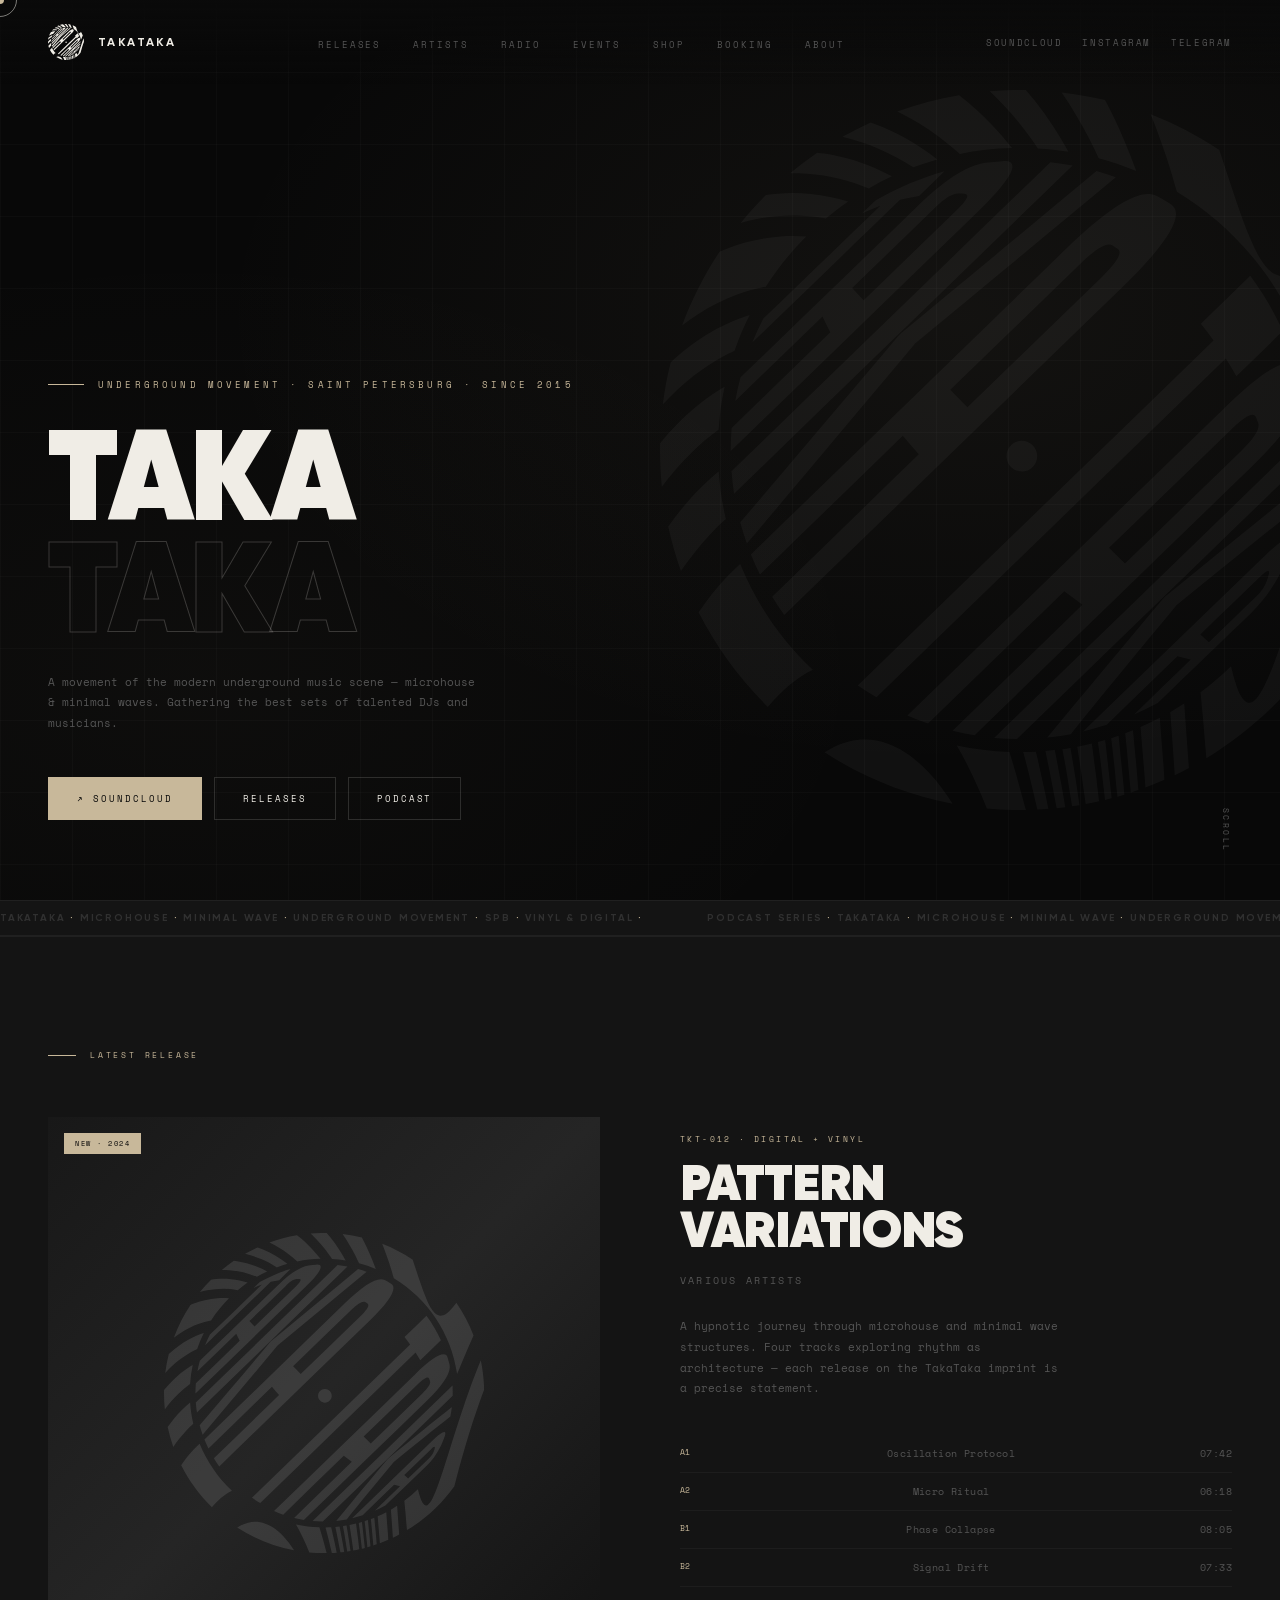
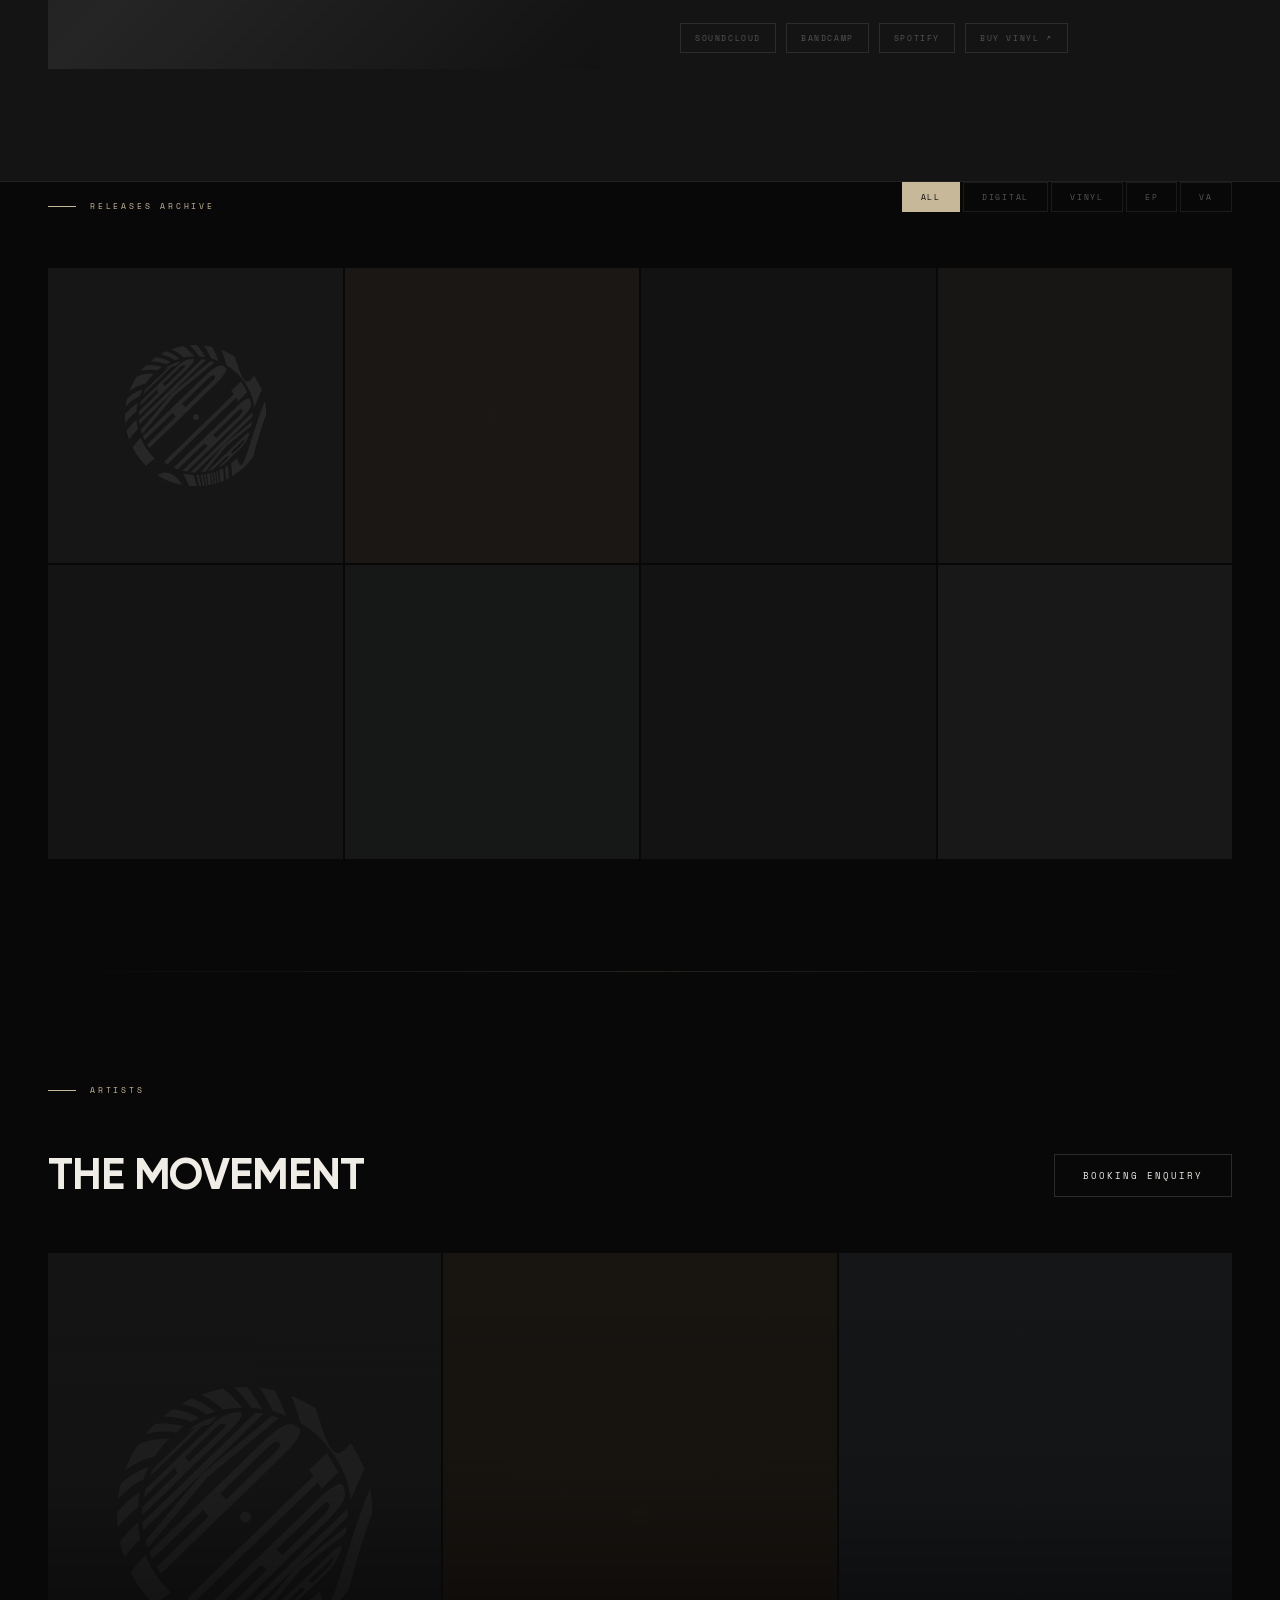
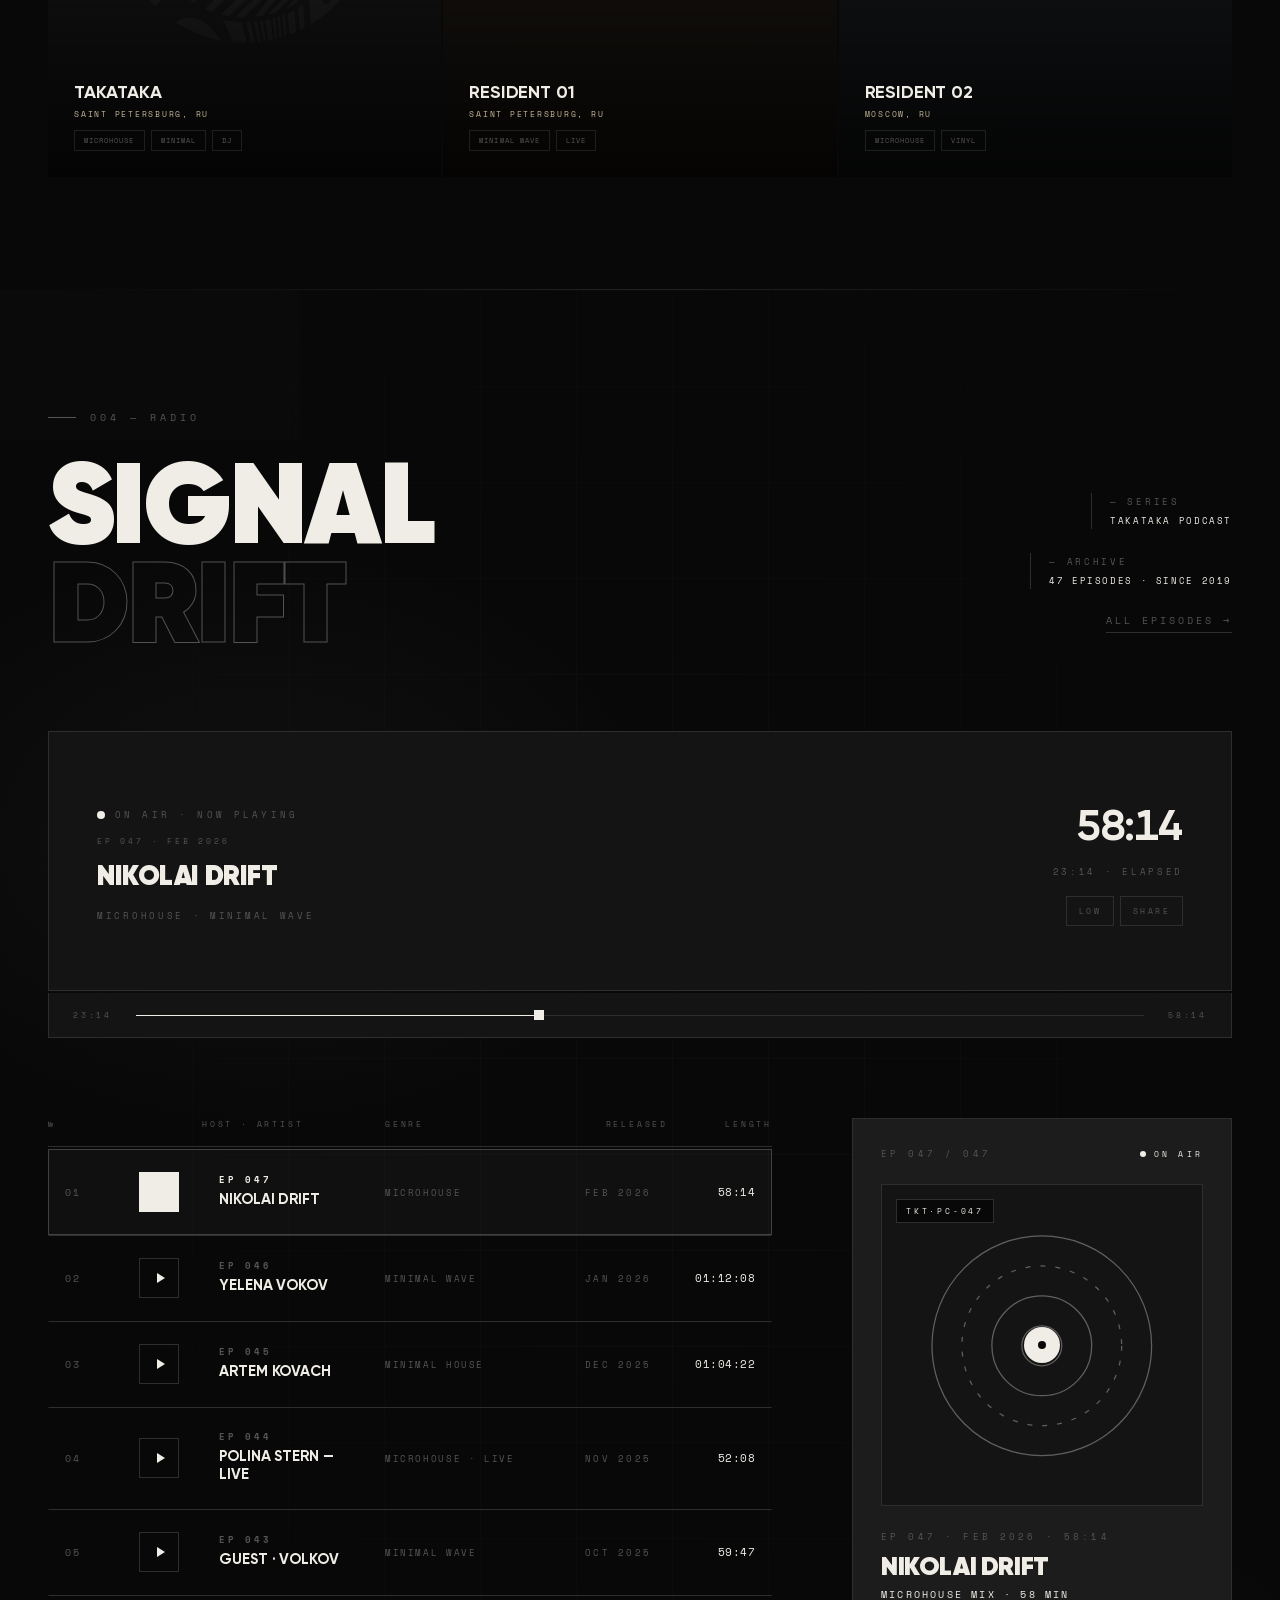
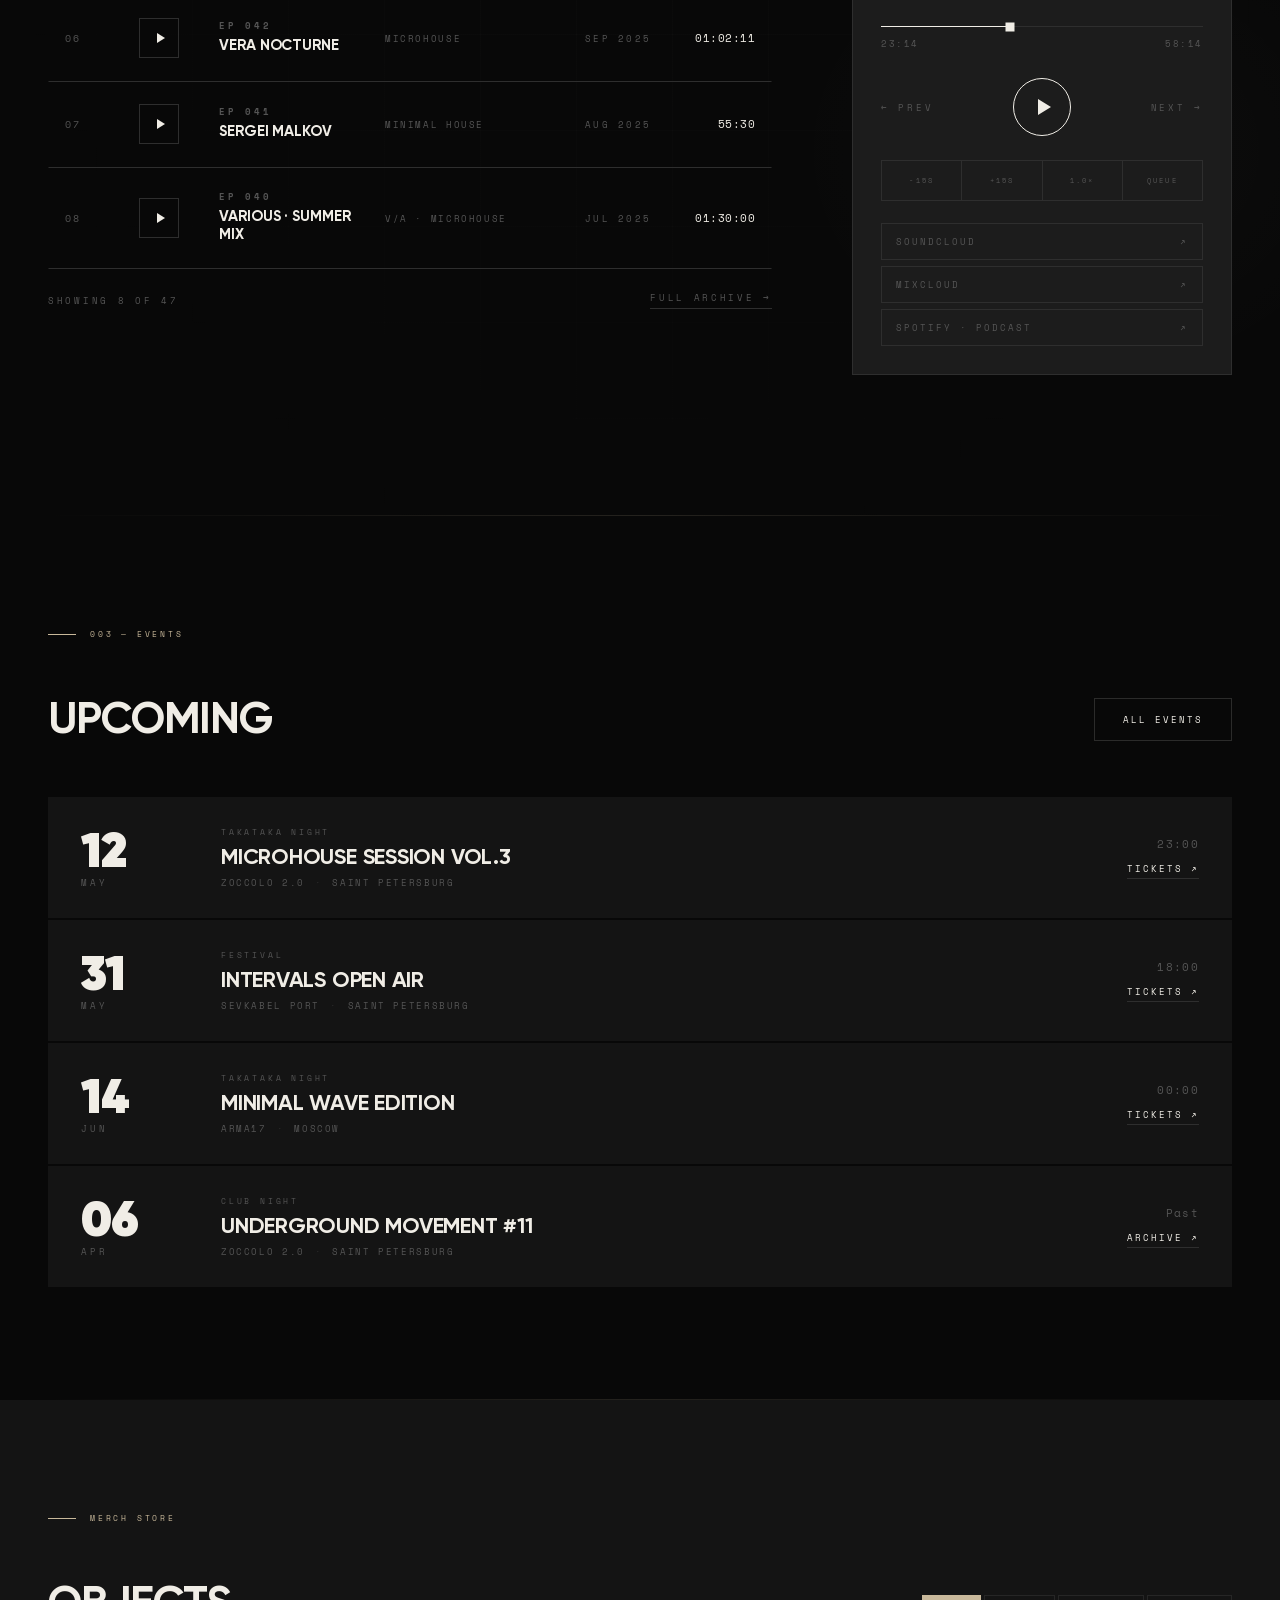
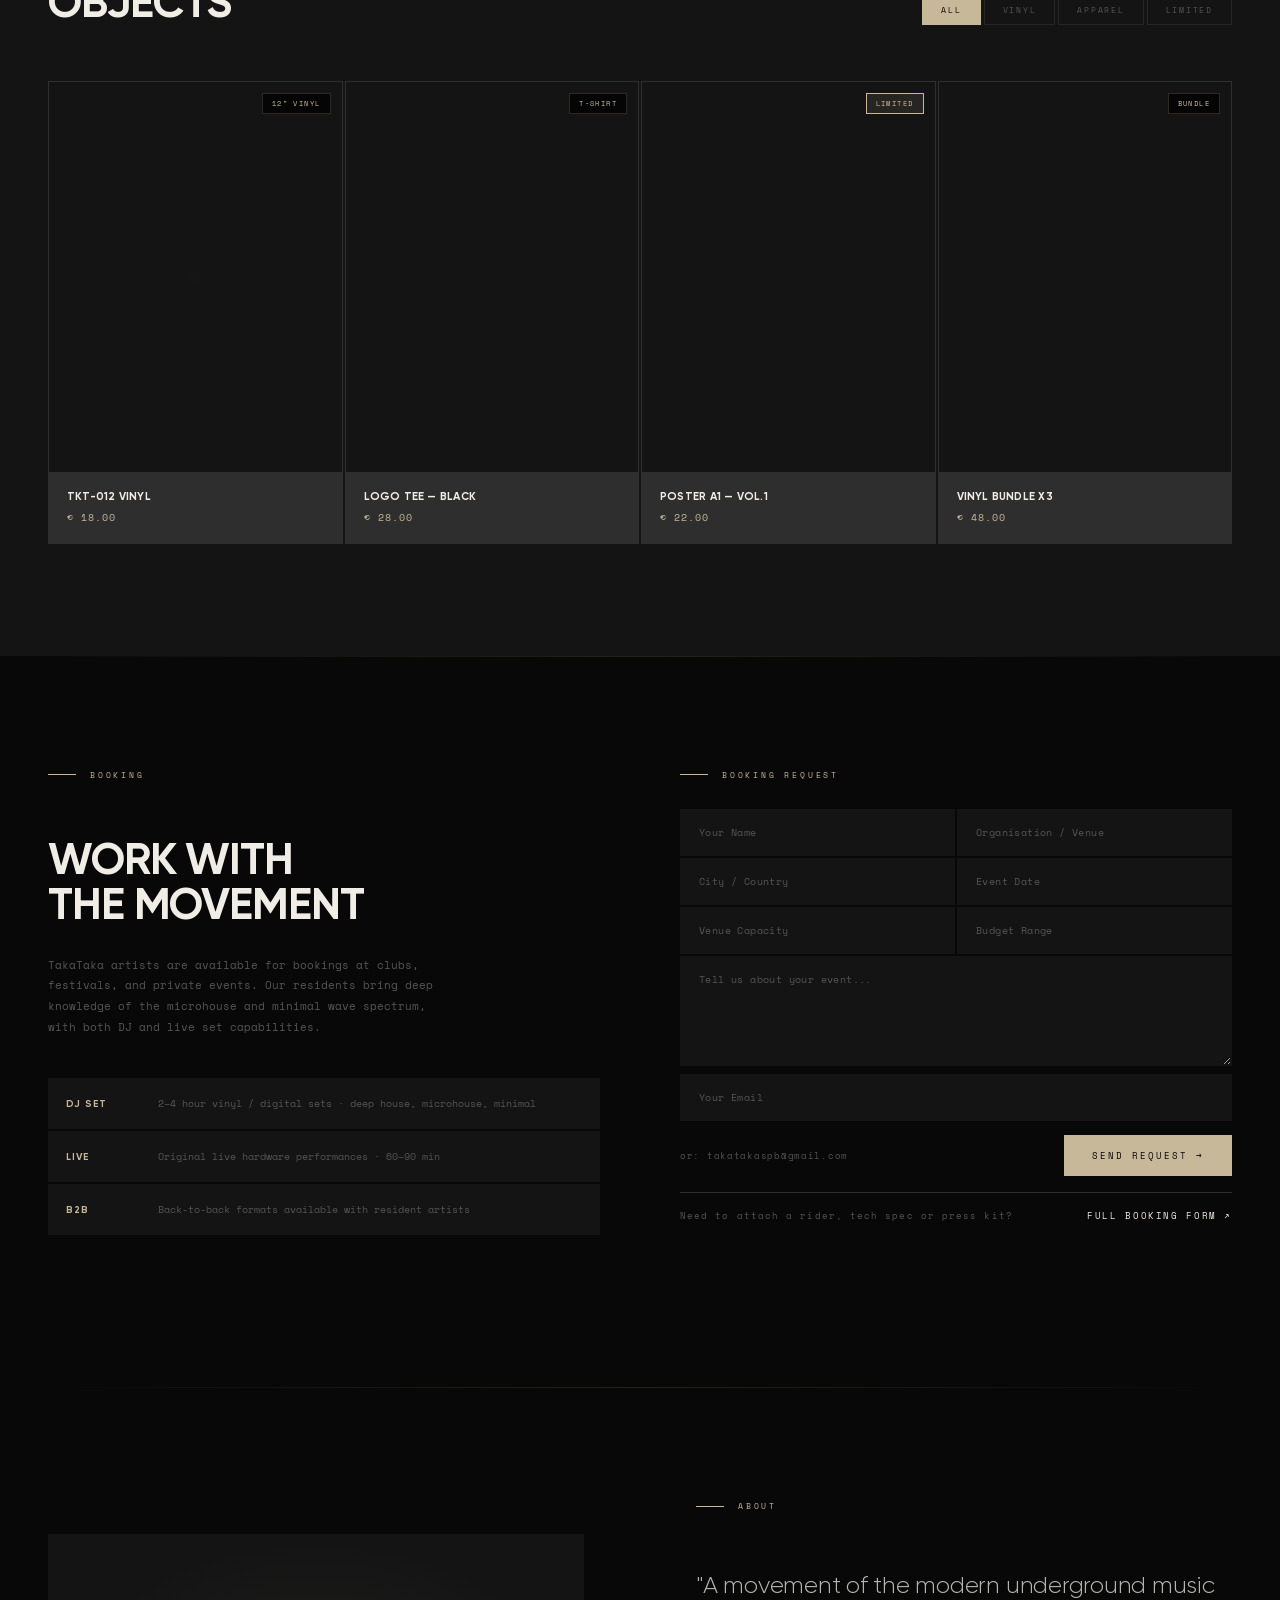
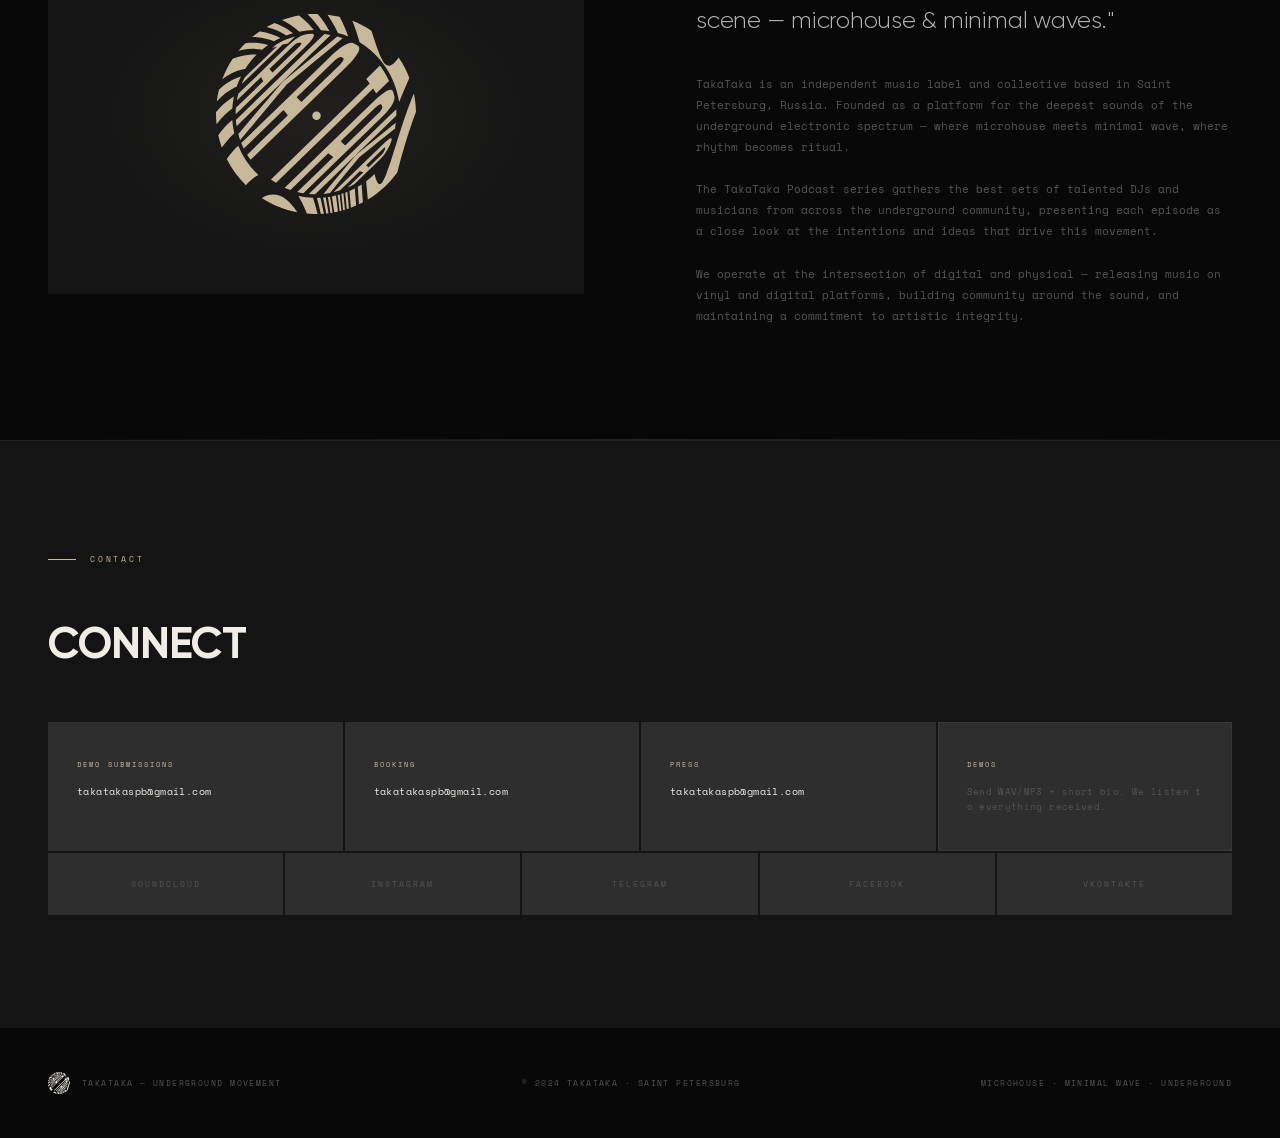
==== commit b96ea377: "Events section redesign: date cards, venue, ticket links, mobile responsive" ====
--- a/index.html
+++ b/index.html
@@ -189,6 +189,24 @@
   /* REVEAL */
   .reveal { opacity: 0; transform: translateY(28px); transition: opacity 0.65s ease, transform 0.65s ease; }
   .reveal.vis { opacity: 1; transform: none; }
+
+  /* EVENTS */
+  .events-grid{display:flex;flex-direction:column;gap:2px}
+  .event-card{display:grid;grid-template-columns:100px 1fr auto;gap:40px;align-items:center;padding:28px 32px;background:var(--gray);border:1px solid transparent;text-decoration:none;color:inherit;transition:border-color .2s,background .2s}
+  .event-card:hover{border-color:rgba(240,237,230,.1);background:var(--gray2)}
+  .event-card--past{opacity:.4}.event-card--past:hover{opacity:.65}
+  .event-date-block{display:flex;flex-direction:column;align-items:flex-start;gap:2px}
+  .event-day{font-family:var(--font-display);font-size:48px;font-weight:900;line-height:1;letter-spacing:-.02em;color:var(--white)}
+  .event-month{font-family:var(--font-mono);font-size:9px;letter-spacing:.35em;text-transform:uppercase;color:var(--dim)}
+  .event-info{display:flex;flex-direction:column;gap:8px}
+  .event-label{font-family:var(--font-mono);font-size:8px;letter-spacing:.35em;text-transform:uppercase;color:var(--dim)}
+  .event-title{font-family:var(--font-display);font-size:22px;font-weight:700;text-transform:uppercase;letter-spacing:-.01em;color:var(--white);line-height:1}
+  .event-meta{display:flex;align-items:center;gap:10px;font-family:var(--font-mono);font-size:9px;letter-spacing:.18em;text-transform:uppercase;color:var(--dim)}
+  .event-sep{color:var(--mid)}
+  .event-right{display:flex;flex-direction:column;align-items:flex-end;gap:10px;min-width:80px}
+  .event-time{font-family:var(--font-mono);font-size:11px;letter-spacing:.12em;color:var(--dim)}
+  .event-ticket{font-family:var(--font-mono);font-size:9px;letter-spacing:.22em;text-transform:uppercase;color:var(--white);border-bottom:1px solid var(--mid);padding-bottom:3px;transition:border-color .2s}
+  .event-card:hover .event-ticket{border-color:var(--white)}
 
   /* LATEST RELEASE */
   .release-feat {
@@ -467,6 +485,9 @@
     .podcast-layout { grid-template-columns: 1fr; }
     .divider { margin: 0 20px; }
     footer { flex-direction: column; gap: 14px; text-align: center; }
+    .event-card { grid-template-columns: 70px 1fr; gap: 20px; padding: 20px 20px; }
+    .event-right { display: none; }
+    .event-day { font-size: 36px; }
   }
 
 
@@ -1191,47 +1212,95 @@
 
 <!-- EVENTS -->
 <section id="events" class="reveal">
-  <div class="row-header">
+  <div class="row-header" style="margin-bottom:56px">
     <div>
-      <div class="sec-label">Events</div>
+      <div class="sec-label">003 — Events</div>
       <h2 class="sec-title">Upcoming</h2>
     </div>
     <a href="#" class="btn btn-out">All Events</a>
   </div>
-  <div class="news-grid">
-    <a href="#" class="news-card">
-      <div class="nc-img">
-        <svg viewBox="0 0 1000 1000" fill="none" style="color:white"><use href="#logo"/></svg>
-        <span class="nc-type">Release</span>
-      </div>
-      <div class="nc-body">
-        <div class="nc-date">Feb 2024</div>
-        <div class="nc-head">TKT-012 "Pattern Variations" Now Available</div>
-        <p class="nc-exc">New VA compilation available on all platforms and limited vinyl edition through our store.</p>
+  <div class="events-grid">
+
+    <a href="#" class="event-card reveal">
+      <div class="event-date-block">
+        <div class="event-day">12</div>
+        <div class="event-month">May</div>
+      </div>
+      <div class="event-info">
+        <div class="event-label">TakaTaka Night</div>
+        <div class="event-title">Microhouse Session Vol.3</div>
+        <div class="event-meta">
+          <span class="event-venue">Zoccolo 2.0</span>
+          <span class="event-sep">·</span>
+          <span class="event-city">Saint Petersburg</span>
+        </div>
+      </div>
+      <div class="event-right">
+        <div class="event-time">23:00</div>
+        <div class="event-ticket">Tickets ↗</div>
       </div>
     </a>
-    <a href="#" class="news-card">
-      <div class="nc-img">
-        <svg viewBox="0 0 1000 1000" fill="none"><circle cx="500" cy="500" r="280" fill="none" stroke="white" stroke-width="1" opacity="0.2"/></svg>
-        <span class="nc-type">Podcast</span>
-      </div>
-      <div class="nc-body">
-        <div class="nc-date">Jan 2024</div>
-        <div class="nc-head">Podcast #042 — New Episode Released</div>
-        <p class="nc-exc">The latest installment in our ongoing series explores deep microhouse textures and hypnotic minimal structures.</p>
+
+    <a href="#" class="event-card reveal" style="transition-delay:.08s">
+      <div class="event-date-block">
+        <div class="event-day">31</div>
+        <div class="event-month">May</div>
+      </div>
+      <div class="event-info">
+        <div class="event-label">Festival</div>
+        <div class="event-title">Intervals Open Air</div>
+        <div class="event-meta">
+          <span class="event-venue">Sevkabel Port</span>
+          <span class="event-sep">·</span>
+          <span class="event-city">Saint Petersburg</span>
+        </div>
+      </div>
+      <div class="event-right">
+        <div class="event-time">18:00</div>
+        <div class="event-ticket">Tickets ↗</div>
       </div>
     </a>
-    <a href="#" class="news-card">
-      <div class="nc-img">
-        <svg viewBox="0 0 1000 1000" fill="none"><polygon points="500,180 840,740 160,740" fill="none" stroke="#c8b89a" stroke-width="1" opacity="0.25"/></svg>
-        <span class="nc-type" style="background:transparent;border:1px solid rgba(200,184,154,0.4);color:var(--accent)">Merch</span>
-      </div>
-      <div class="nc-body">
-        <div class="nc-date">Dec 2023</div>
-        <div class="nc-head">Winter Drop — Limited Edition Apparel</div>
-        <p class="nc-exc">New limited drop featuring our signature monochrome aesthetic on premium organic cotton.</p>
+
+    <a href="#" class="event-card reveal" style="transition-delay:.16s">
+      <div class="event-date-block">
+        <div class="event-day">14</div>
+        <div class="event-month">Jun</div>
+      </div>
+      <div class="event-info">
+        <div class="event-label">TakaTaka Night</div>
+        <div class="event-title">Minimal Wave Edition</div>
+        <div class="event-meta">
+          <span class="event-venue">Arma17</span>
+          <span class="event-sep">·</span>
+          <span class="event-city">Moscow</span>
+        </div>
+      </div>
+      <div class="event-right">
+        <div class="event-time">00:00</div>
+        <div class="event-ticket">Tickets ↗</div>
       </div>
     </a>
+
+    <a href="#" class="event-card event-card--past reveal" style="transition-delay:.24s">
+      <div class="event-date-block">
+        <div class="event-day">06</div>
+        <div class="event-month">Apr</div>
+      </div>
+      <div class="event-info">
+        <div class="event-label">Club Night</div>
+        <div class="event-title">Underground Movement #11</div>
+        <div class="event-meta">
+          <span class="event-venue">Zoccolo 2.0</span>
+          <span class="event-sep">·</span>
+          <span class="event-city">Saint Petersburg</span>
+        </div>
+      </div>
+      <div class="event-right">
+        <div class="event-time">Past</div>
+        <div class="event-ticket">Archive ↗</div>
+      </div>
+    </a>
+
   </div>
 </section>
 
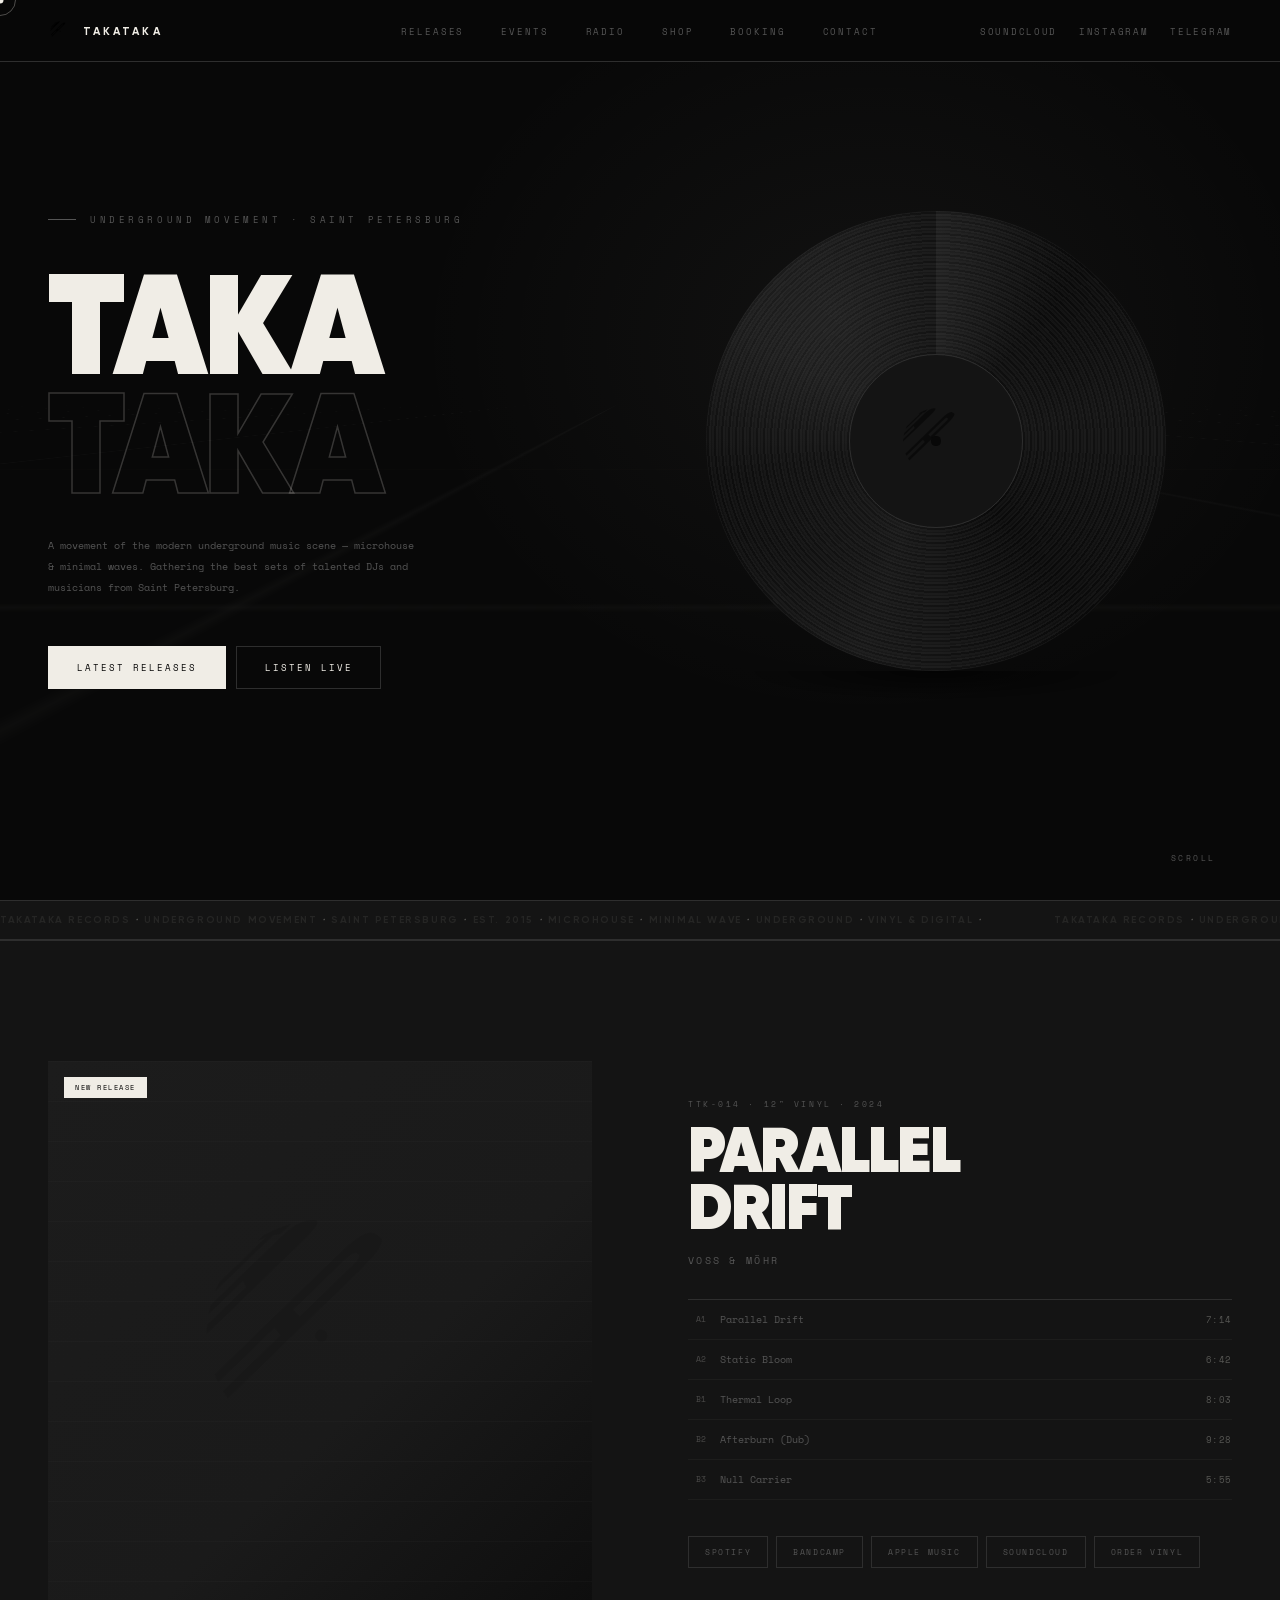
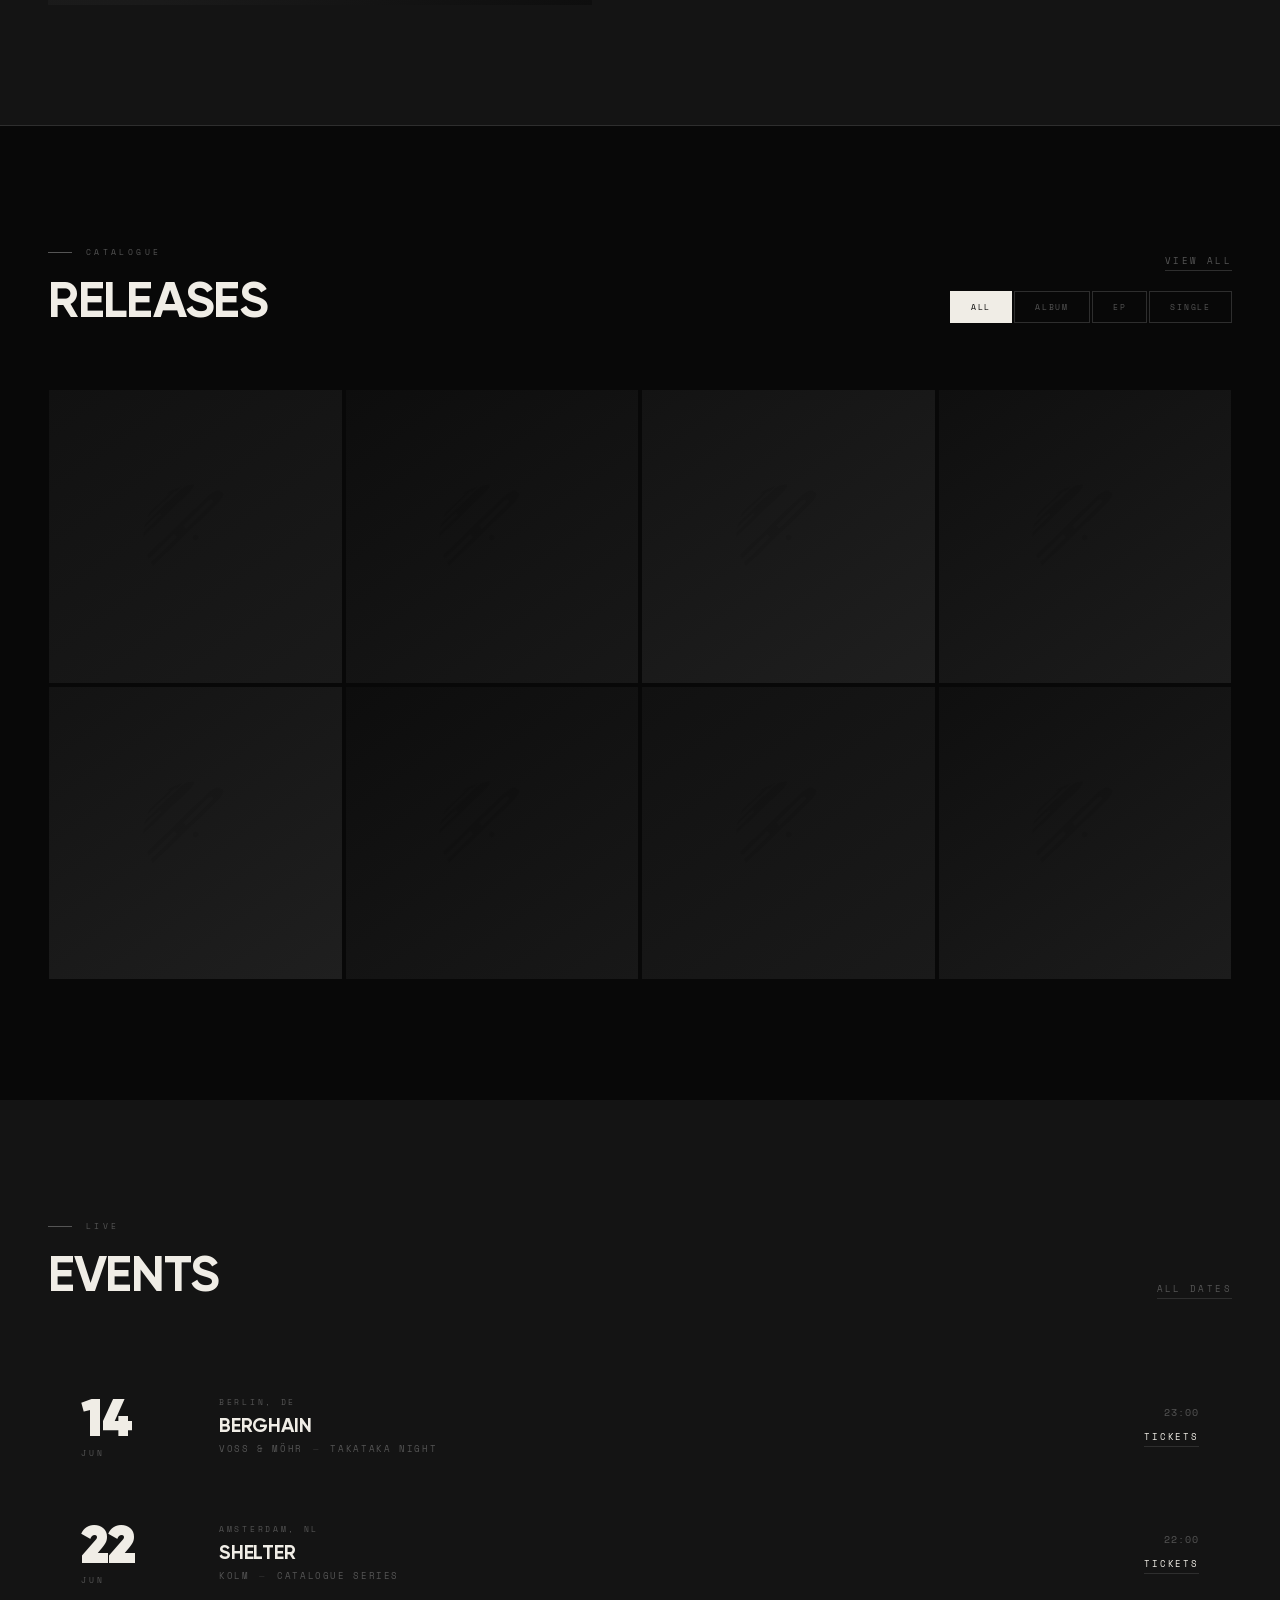
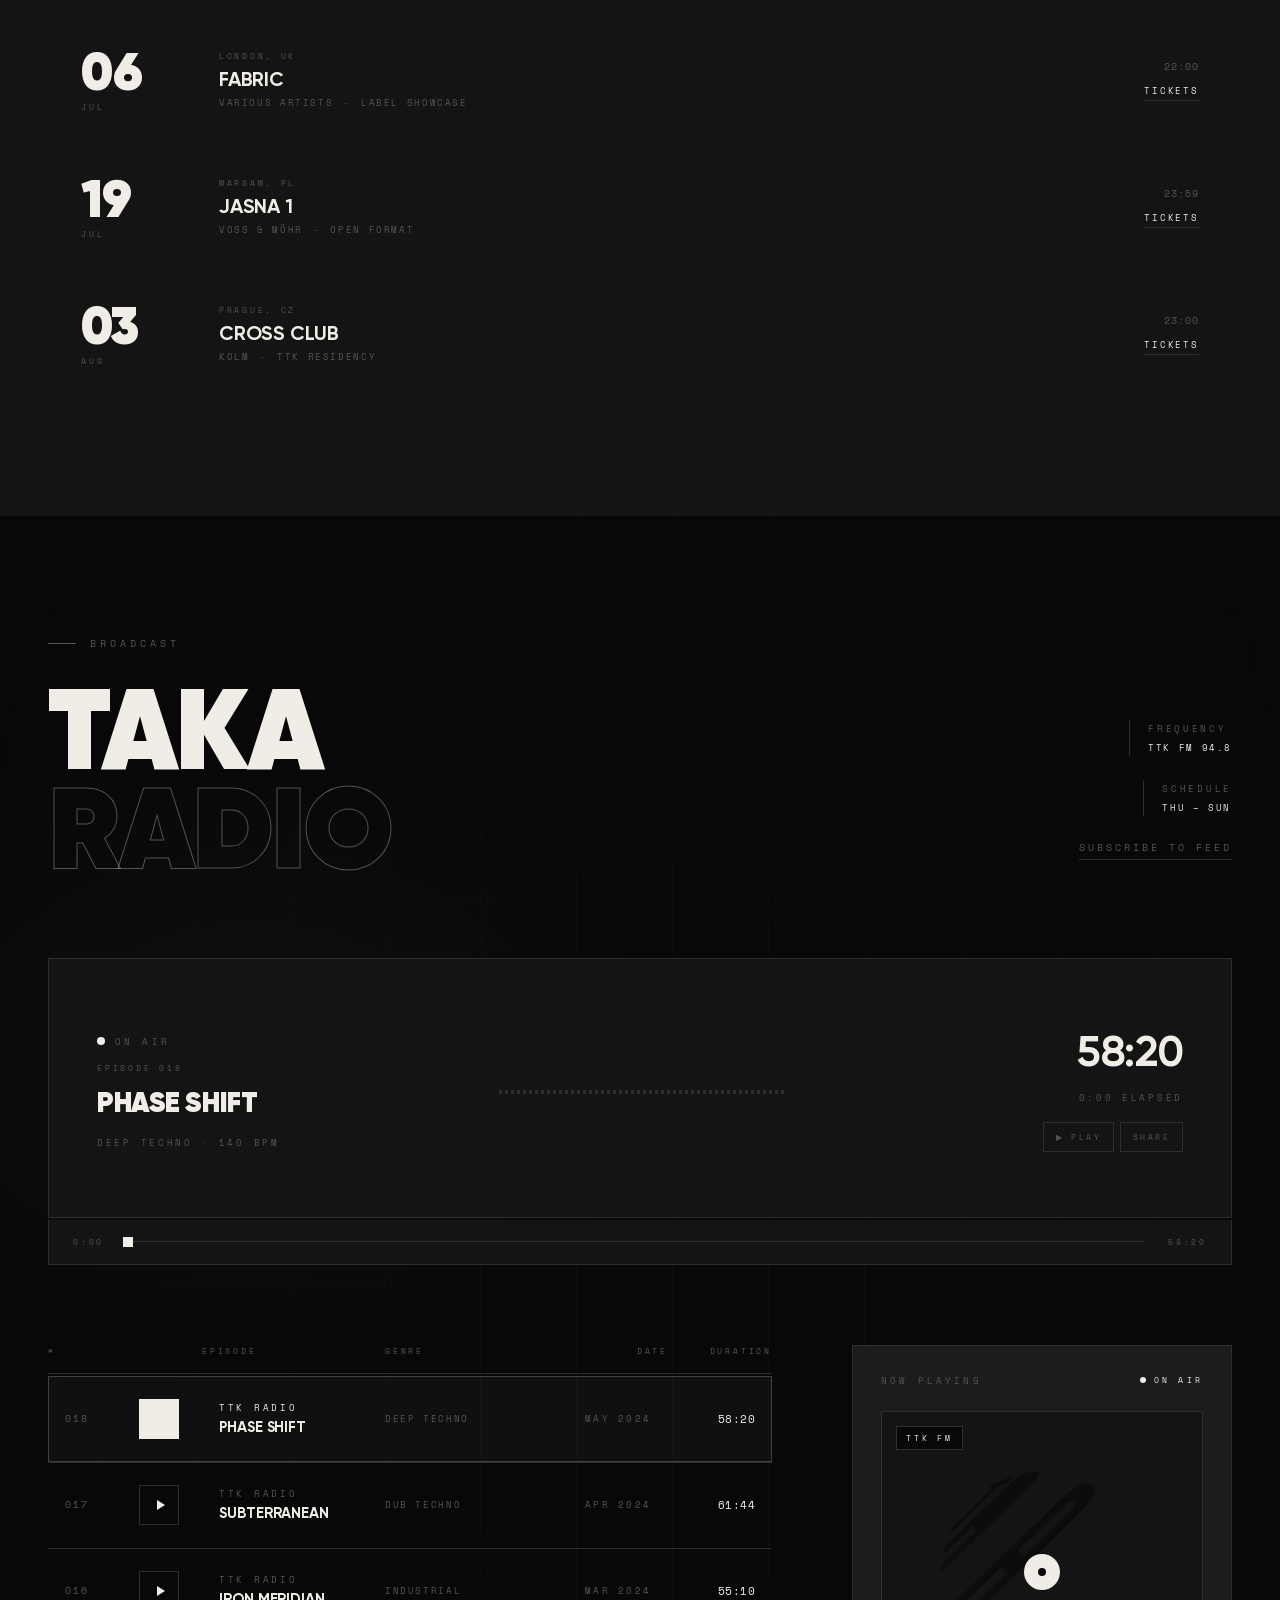
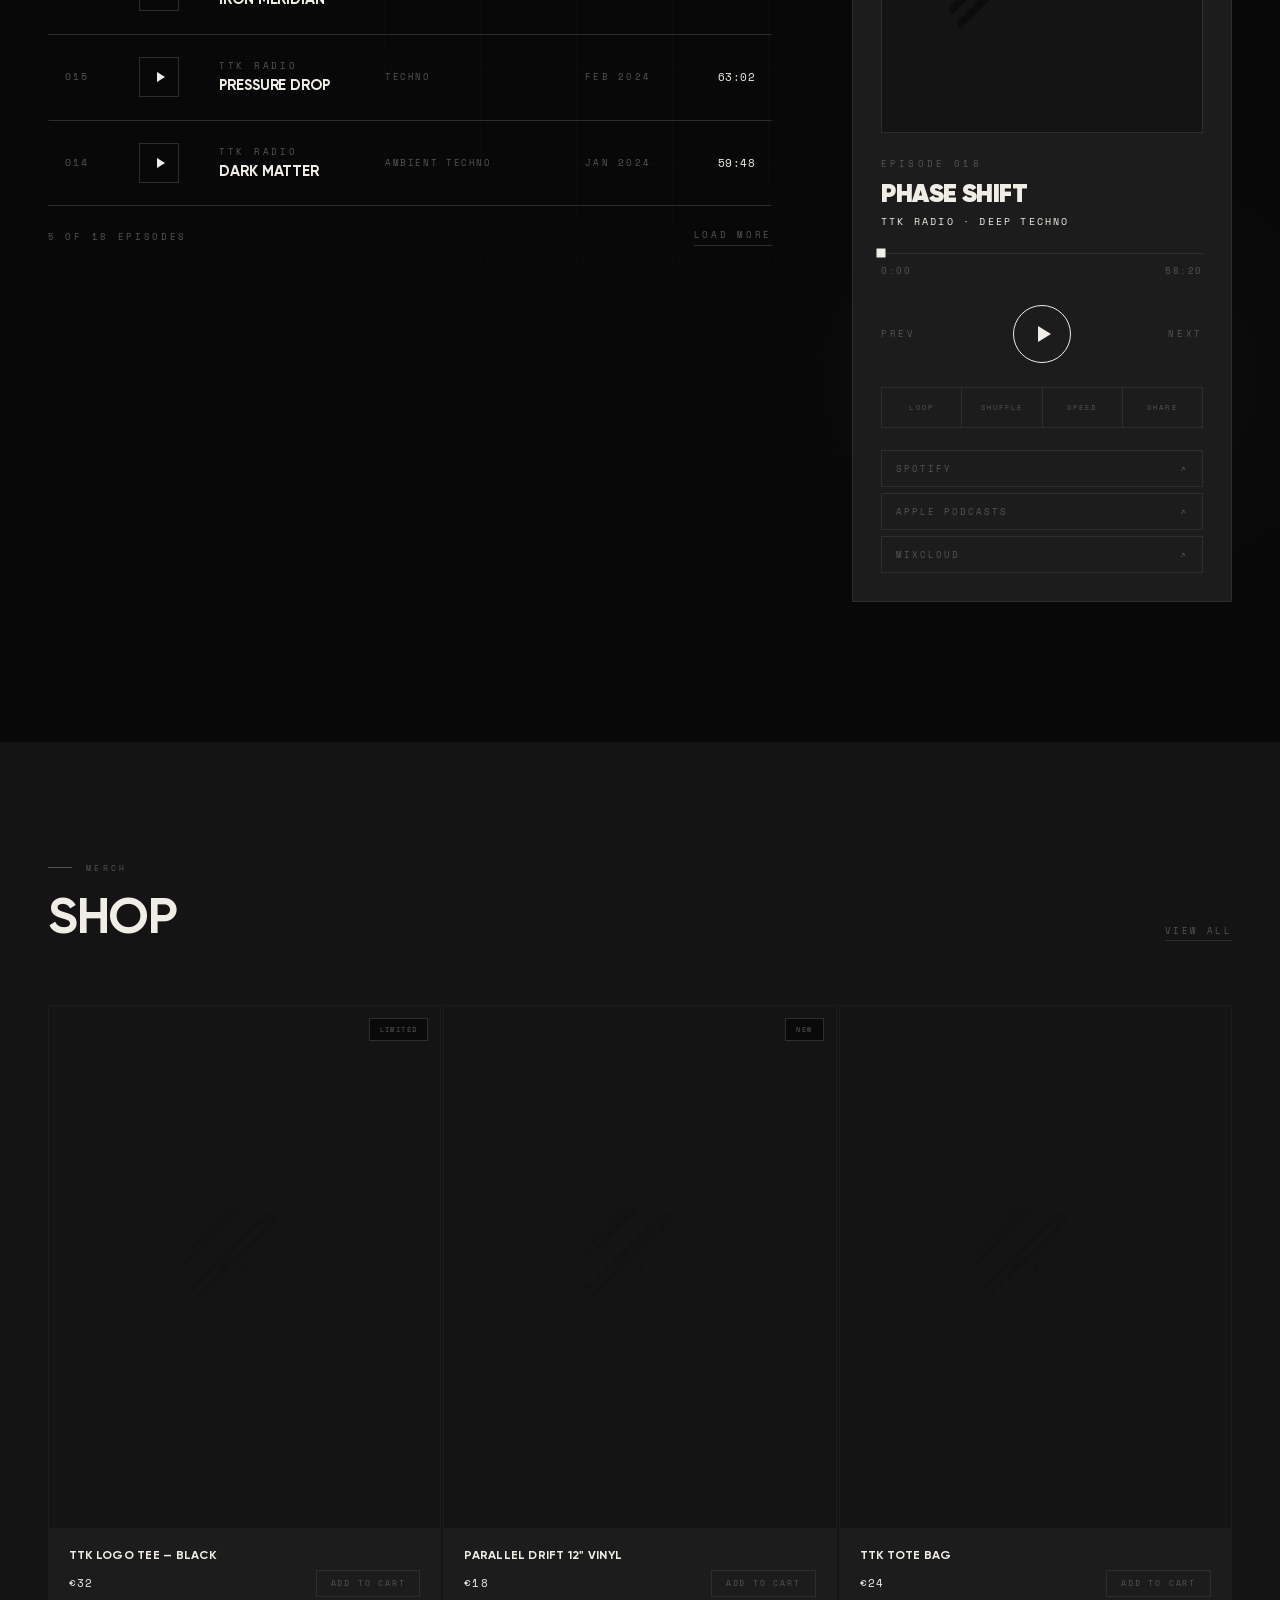
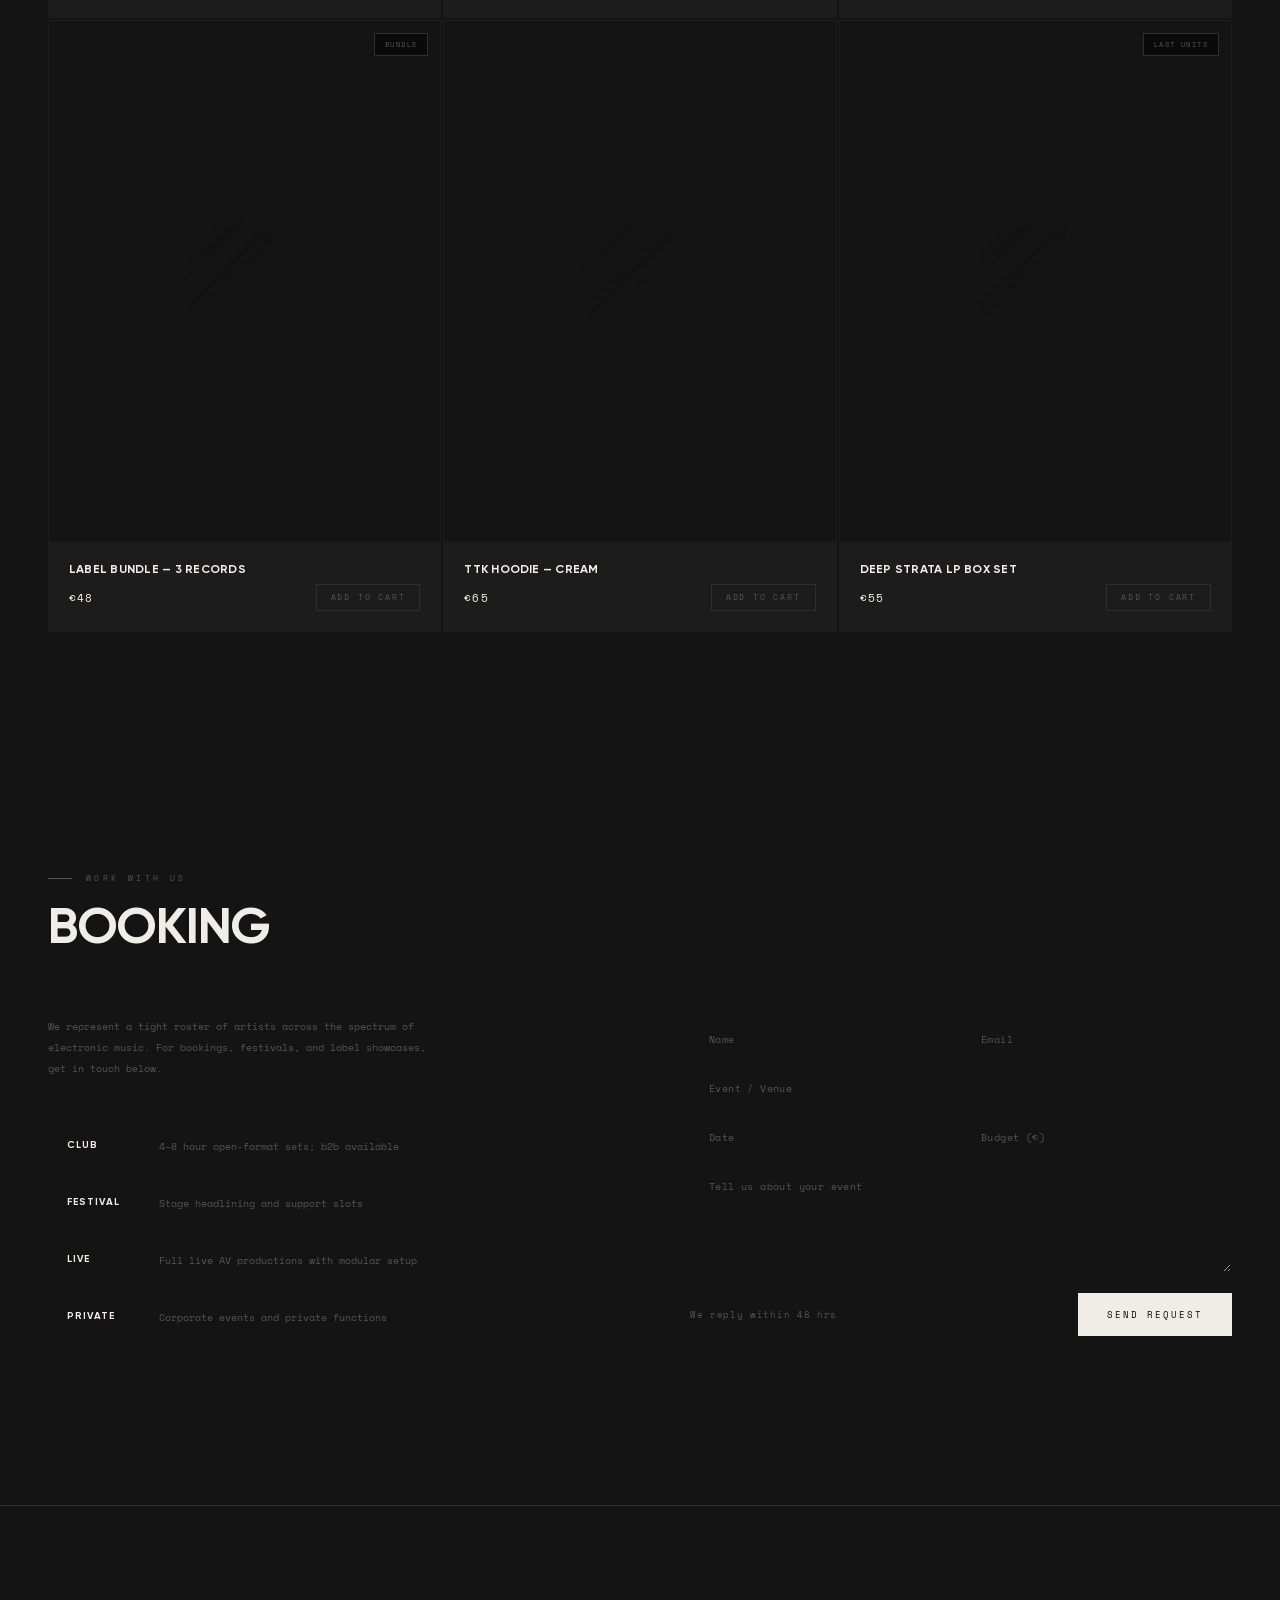
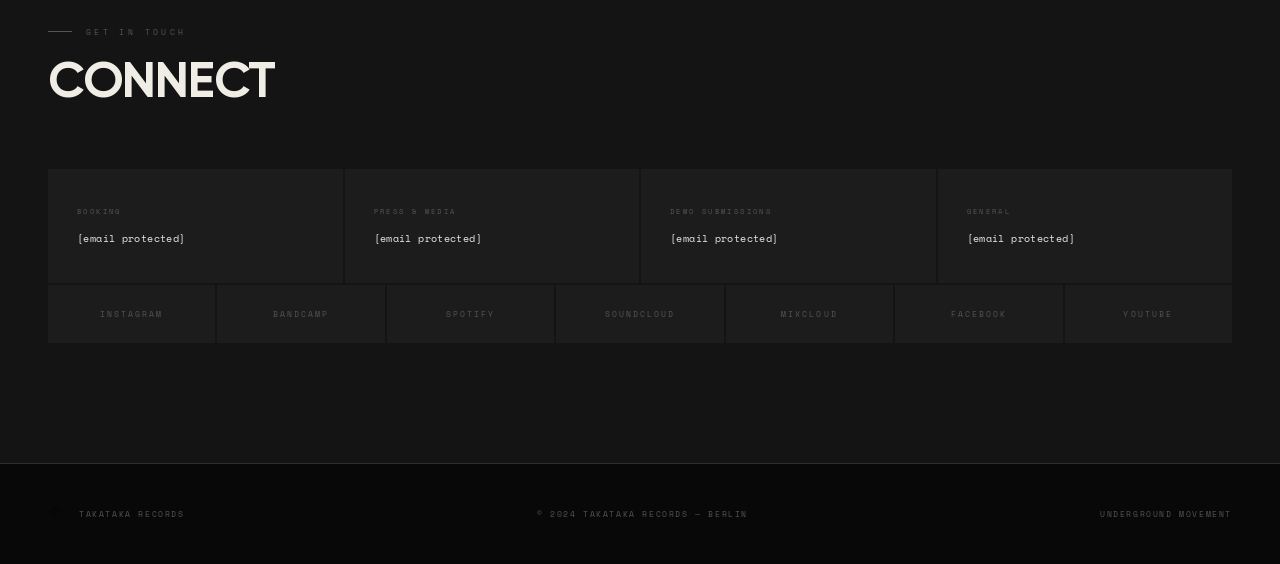
==== commit 584de4b6: "New main page from Claude Design: improved hero, events, shop, radio, consistent design" ====
--- a/index.html
+++ b/index.html
@@ -5,918 +5,419 @@
 <meta name="viewport" content="width=device-width, initial-scale=1.0">
 <title>TAKATAKA — Underground Movement</title>
 <style>
-  @font-face { font-family: 'Gilroy'; src: url('fonts/Gilroy/Gilroy-Heavy.woff2') format('woff2'); font-weight: 900; font-style: normal; font-display: swap; }
-  @font-face { font-family: 'Gilroy'; src: url('fonts/Gilroy/Gilroy-ExtraBold.woff2') format('woff2'); font-weight: 800; font-style: normal; font-display: swap; }
-  @font-face { font-family: 'Gilroy'; src: url('fonts/Gilroy/Gilroy-Bold.woff2') format('woff2'); font-weight: 700; font-style: normal; font-display: swap; }
-  @font-face { font-family: 'Gilroy'; src: url('fonts/Gilroy/Gilroy-SemiBold.woff2') format('woff2'); font-weight: 600; font-style: normal; font-display: swap; }
-  @font-face { font-family: 'Gilroy'; src: url('fonts/Gilroy/Gilroy-Medium.woff2') format('woff2'); font-weight: 500; font-style: normal; font-display: swap; }
-  @font-face { font-family: 'Gilroy'; src: url('fonts/Gilroy/Gilroy-Regular.woff2') format('woff2'); font-weight: 400; font-style: normal; font-display: swap; }
-  @font-face { font-family: 'Gilroy'; src: url('fonts/Gilroy/Gilroy-Light.woff2') format('woff2'); font-weight: 300; font-style: normal; font-display: swap; }
-  @font-face { font-family: 'Space Mono'; src: url('fonts/SpaceMono/SpaceMono-Regular.woff2') format('woff2'); font-weight: 400; font-style: normal; font-display: swap; }
-  @font-face { font-family: 'Space Mono'; src: url('fonts/SpaceMono/SpaceMono-Bold.woff2') format('woff2'); font-weight: 700; font-style: normal; font-display: swap; }
-  @font-face { font-family: 'Space Mono'; src: url('fonts/SpaceMono/SpaceMono-Italic.woff2') format('woff2'); font-weight: 400; font-style: italic; font-display: swap; }
-  @font-face { font-family: 'Space Mono'; src: url('fonts/SpaceMono/SpaceMono-BoldItalic.woff2') format('woff2'); font-weight: 700; font-style: italic; font-display: swap; }
-
-  :root {
-    --black: #0a0a0a;
-    --white: #f0ede8;
-    --gray: #141414;
-    --mid: #1e1e1e;
-    --accent: #c8b89a;
-    --accent2: #e8d5b0;
-    --dim: #555;
-    --font-display: 'Gilroy', sans-serif;
-    --font-mono: 'Space Mono', monospace;
-  }
-
-  *, *::before, *::after { margin: 0; padding: 0; box-sizing: border-box; }
-  html { scroll-behavior: smooth; }
-  body {
-    background: var(--black);
-    color: var(--white);
-    font-family: var(--font-mono);
-    overflow-x: hidden;
-    cursor: none;
-  }
-
-  .cursor {
-    position: fixed; width: 8px; height: 8px;
-    background: var(--accent); border-radius: 50%;
-    pointer-events: none; z-index: 9999;
-    transform: translate(-50%, -50%);
-    transition: transform 0.1s;
-  }
-  .cursor-ring {
-    position: fixed; width: 32px; height: 32px;
-    border: 1px solid rgba(200,184,154,0.35);
-    border-radius: 50%; pointer-events: none; z-index: 9998;
-    transform: translate(-50%, -50%);
-    transition: width 0.2s, height 0.2s;
-  }
-
-  /* NAV */
-  nav {
-    position: fixed; top: 0; left: 0; right: 0; z-index: 100;
-    padding: 24px 48px;
-    display: flex; justify-content: space-between; align-items: center;
-    background: linear-gradient(to bottom, rgba(10,10,10,0.97) 0%, transparent 100%);
-  }
-  .nav-logo { display: flex; align-items: center; gap: 14px; text-decoration: none; }
-  .nav-logo svg { width: 36px; height: 36px; }
-  .nav-logo-text {
-    font-family: var(--font-display); font-weight: 700;
-    font-size: 12px; letter-spacing: 0.2em; text-transform: uppercase;
-    color: var(--white);
-  }
-  .nav-links { display: flex; gap: 32px; list-style: none; }
-  .nav-links a {
-    font-size: 9px; letter-spacing: 0.22em; text-transform: uppercase;
-    color: var(--dim); text-decoration: none; transition: color 0.2s; cursor: none;
-  }
-  .nav-links a:hover { color: var(--accent); }
-  .nav-right { display: flex; gap: 20px; }
-  .nav-right a {
-    font-size: 9px; letter-spacing: 0.18em; text-transform: uppercase;
-    color: var(--dim); text-decoration: none; transition: color 0.2s; cursor: none;
-  }
-  .nav-right a:hover { color: var(--accent); }
-
-  /* HERO */
-  .hero {
-    height: 100vh; position: relative;
-    display: flex; align-items: flex-end;
-    padding: 0 48px 80px;
-    overflow: hidden;
-  }
-  .hero-bg {
-    position: absolute; inset: 0;
-    background:
-      radial-gradient(ellipse at 75% 35%, rgba(200,184,154,0.06) 0%, transparent 55%),
-      radial-gradient(ellipse at 15% 75%, rgba(200,184,154,0.03) 0%, transparent 45%);
-  }
-  .hero-grid {
-    position: absolute; inset: 0;
-    background-image:
-      linear-gradient(rgba(255,255,255,0.018) 1px, transparent 1px),
-      linear-gradient(90deg, rgba(255,255,255,0.018) 1px, transparent 1px);
-    background-size: 72px 72px;
-  }
-  .hero-logo-bg {
-    position: absolute; right: -100px; top: 50%;
-    transform: translateY(-50%);
-    width: 720px; height: 720px; opacity: 0.035;
-    animation: slowspin 80s linear infinite;
-  }
-  @keyframes slowspin {
-    from { transform: translateY(-50%) rotate(0deg); }
-    to { transform: translateY(-50%) rotate(360deg); }
-  }
-  .hero-content { position: relative; z-index: 2; max-width: 850px; }
-  .hero-eyebrow {
-    font-size: 9px; letter-spacing: 0.35em; text-transform: uppercase;
-    color: var(--accent); margin-bottom: 28px;
-    display: flex; align-items: center; gap: 14px;
-  }
-  .hero-eyebrow::before {
-    content: ''; display: block; width: 36px; height: 1px; background: var(--accent);
-  }
-  .hero-title {
-    font-family: var(--font-display); font-weight: 900;
-    font-size: clamp(56px, 10vw, 130px);
-    line-height: 0.88; letter-spacing: -0.025em;
-    text-transform: uppercase; color: var(--white);
-  }
-  .hero-title .outline {
-    color: transparent;
-    -webkit-text-stroke: 1px rgba(240,237,232,0.2);
-  }
-  .hero-sub {
-    font-size: 11px; line-height: 1.85; color: var(--dim);
-    max-width: 440px; margin-top: 28px; margin-bottom: 44px;
-  }
-  .hero-ctas { display: flex; gap: 12px; flex-wrap: wrap; }
-
-  .btn {
-    font-family: var(--font-mono); font-size: 9px;
-    letter-spacing: 0.22em; text-transform: uppercase; text-decoration: none;
-    padding: 14px 28px; border: 1px solid;
-    transition: all 0.22s; display: inline-flex; align-items: center; gap: 8px;
-    cursor: none;
-  }
-  .btn-prim { background: var(--accent); color: var(--black); border-color: var(--accent); }
-  .btn-prim:hover { background: var(--accent2); border-color: var(--accent2); }
-  .btn-out { background: transparent; color: var(--white); border-color: rgba(240,237,232,0.15); }
-  .btn-out:hover { border-color: var(--accent); color: var(--accent); }
-
-  .hero-scroll {
-    position: absolute; bottom: 48px; right: 48px;
-    font-size: 8px; letter-spacing: 0.3em; text-transform: uppercase; color: var(--dim);
-    writing-mode: vertical-rl; animation: bob 2.2s ease-in-out infinite;
-  }
-  @keyframes bob { 0%,100%{transform:translateY(0)} 50%{transform:translateY(8px)} }
-
-  /* TICKER */
-  .ticker {
-    overflow: hidden; border-top: 1px solid rgba(255,255,255,0.05);
-    border-bottom: 1px solid rgba(255,255,255,0.05);
-    padding: 11px 0; background: var(--gray);
-  }
-  .ticker-track { display: flex; animation: tick 22s linear infinite; white-space: nowrap; }
-  .ticker-item {
-    font-family: var(--font-display); font-size: 10px; font-weight: 700;
-    letter-spacing: 0.18em; text-transform: uppercase;
-    color: rgba(255,255,255,0.12); padding-right: 64px; flex-shrink: 0;
-  }
-  .ticker-item em { color: var(--accent); font-style: normal; }
-  @keyframes tick { from{transform:translateX(0)} to{transform:translateX(-50%)} }
-
-  /* COMMON */
-  section { padding: 112px 48px; }
-  .sec-label {
-    font-size: 8px; letter-spacing: 0.35em; text-transform: uppercase;
-    color: var(--accent); margin-bottom: 56px;
-    display: flex; align-items: center; gap: 14px;
-  }
-  .sec-label::before { content:''; display:block; width:28px; height:1px; background:var(--accent); }
-  .sec-title {
-    font-family: var(--font-display); font-weight: 700;
-    font-size: clamp(26px, 3.5vw, 48px);
-    letter-spacing: -0.025em; text-transform: uppercase; line-height: 1;
-  }
-  .row-header { display: flex; justify-content: space-between; align-items: flex-end; margin-bottom: 0; }
-  .divider { height: 1px; background: linear-gradient(to right, transparent, rgba(200,184,154,0.15), transparent); margin: 0 48px; }
-
-  /* REVEAL */
-  .reveal { opacity: 0; transform: translateY(28px); transition: opacity 0.65s ease, transform 0.65s ease; }
-  .reveal.vis { opacity: 1; transform: none; }
-
-  /* EVENTS */
-  .events-grid{display:flex;flex-direction:column;gap:2px}
-  .event-card{display:grid;grid-template-columns:100px 1fr auto;gap:40px;align-items:center;padding:28px 32px;background:var(--gray);border:1px solid transparent;text-decoration:none;color:inherit;transition:border-color .2s,background .2s}
-  .event-card:hover{border-color:rgba(240,237,230,.1);background:var(--gray2)}
-  .event-card--past{opacity:.4}.event-card--past:hover{opacity:.65}
-  .event-date-block{display:flex;flex-direction:column;align-items:flex-start;gap:2px}
-  .event-day{font-family:var(--font-display);font-size:48px;font-weight:900;line-height:1;letter-spacing:-.02em;color:var(--white)}
-  .event-month{font-family:var(--font-mono);font-size:9px;letter-spacing:.35em;text-transform:uppercase;color:var(--dim)}
-  .event-info{display:flex;flex-direction:column;gap:8px}
-  .event-label{font-family:var(--font-mono);font-size:8px;letter-spacing:.35em;text-transform:uppercase;color:var(--dim)}
-  .event-title{font-family:var(--font-display);font-size:22px;font-weight:700;text-transform:uppercase;letter-spacing:-.01em;color:var(--white);line-height:1}
-  .event-meta{display:flex;align-items:center;gap:10px;font-family:var(--font-mono);font-size:9px;letter-spacing:.18em;text-transform:uppercase;color:var(--dim)}
-  .event-sep{color:var(--mid)}
-  .event-right{display:flex;flex-direction:column;align-items:flex-end;gap:10px;min-width:80px}
-  .event-time{font-family:var(--font-mono);font-size:11px;letter-spacing:.12em;color:var(--dim)}
-  .event-ticket{font-family:var(--font-mono);font-size:9px;letter-spacing:.22em;text-transform:uppercase;color:var(--white);border-bottom:1px solid var(--mid);padding-bottom:3px;transition:border-color .2s}
-  .event-card:hover .event-ticket{border-color:var(--white)}
-
-  /* LATEST RELEASE */
-  .release-feat {
-    border-top: 1px solid rgba(255,255,255,0.05);
-    border-bottom: 1px solid rgba(255,255,255,0.05);
-    background: var(--gray);
-  }
-  .release-inner { display: grid; grid-template-columns: 1fr 1fr; gap: 80px; align-items: center; }
-  .artwork-wrap { position: relative; aspect-ratio: 1; overflow: hidden; }
-  .artwork-inner {
-    width: 100%; height: 100%;
-    background: linear-gradient(135deg, #181818 0%, #252525 50%, #121212 100%);
-    display: flex; align-items: center; justify-content: center;
-  }
-  .artwork-inner svg { width: 58%; height: 58%; opacity: 0.1; transition: opacity 0.4s; }
-  .artwork-wrap:hover .artwork-inner svg { opacity: 0.18; }
-  .artwork-badge {
-    position: absolute; top: 16px; left: 16px;
-    background: var(--accent); color: var(--black);
-    font-size: 7px; letter-spacing: 0.22em; text-transform: uppercase;
-    padding: 5px 11px; font-family: var(--font-mono);
-  }
-  .rel-catalog { font-size: 8px; letter-spacing: 0.3em; color: var(--accent); text-transform: uppercase; margin-bottom: 14px; }
-  .rel-title {
-    font-family: var(--font-display); font-weight: 900;
-    font-size: clamp(30px, 4vw, 58px); text-transform: uppercase;
-    letter-spacing: -0.025em; line-height: 0.92; margin-bottom: 20px;
-  }
-  .rel-artist { font-size: 10px; letter-spacing: 0.22em; text-transform: uppercase; color: var(--dim); margin-bottom: 28px; }
-  .rel-desc { font-size: 11px; line-height: 1.9; color: var(--dim); margin-bottom: 36px; max-width: 380px; }
-  .tracklist { margin-bottom: 36px; }
-  .track {
-    display: flex; justify-content: space-between;
-    padding: 11px 0; border-bottom: 1px solid rgba(255,255,255,0.04);
-    font-size: 10px; color: var(--dim); letter-spacing: 0.04em;
-    transition: color 0.18s; cursor: none;
-  }
-  .track:hover { color: var(--white); }
-  .track-n { color: var(--accent); font-size: 8px; width: 22px; }
-  .stream-links { display: flex; gap: 10px; flex-wrap: wrap; }
-  .s-btn {
-    font-size: 8px; letter-spacing: 0.2em; text-transform: uppercase;
-    padding: 8px 14px; border: 1px solid rgba(255,255,255,0.1);
-    color: var(--dim); text-decoration: none; transition: all 0.18s; cursor: none;
-  }
-  .s-btn:hover { border-color: var(--accent); color: var(--accent); }
-
-  /* RELEASES GRID */
-  .filter-row { display: flex; gap: 3px; }
-  .f-btn {
-    font-family: var(--font-mono); font-size: 8px;
-    letter-spacing: 0.22em; text-transform: uppercase;
-    padding: 8px 18px; border: 1px solid rgba(255,255,255,0.08);
-    background: transparent; color: var(--dim);
-    cursor: none; transition: all 0.18s;
-  }
-  .f-btn:hover, .f-btn.on { background: var(--accent); color: var(--black); border-color: var(--accent); }
-  .releases-grid { display: grid; grid-template-columns: repeat(4, 1fr); gap: 2px; margin-top: 56px; }
-  .rel-card { position: relative; aspect-ratio: 1; overflow: hidden; cursor: none; }
-  .rel-card-art {
-    width: 100%; height: 100%; display: flex; align-items: center; justify-content: center;
-    transition: transform 0.4s;
-  }
-  .rel-card:hover .rel-card-art { transform: scale(1.05); }
-  .rel-card-art svg { width: 48%; height: 48%; opacity: 0.07; }
-  .rel-card-ov {
-    position: absolute; inset: 0;
-    background: linear-gradient(to top, rgba(0,0,0,0.88) 0%, transparent 55%);
-    padding: 18px; display: flex; flex-direction: column; justify-content: flex-end;
-    opacity: 0; transition: opacity 0.28s;
-  }
-  .rel-card:hover .rel-card-ov { opacity: 1; }
-  .rc-title { font-family: var(--font-display); font-size: 12px; font-weight: 700; text-transform: uppercase; margin-bottom: 3px; }
-  .rc-meta { font-size: 8px; letter-spacing: 0.15em; text-transform: uppercase; color: var(--accent); }
-
-  /* ARTISTS */
-  .artists-grid { display: grid; grid-template-columns: repeat(3, 1fr); gap: 2px; margin-top: 56px; }
-  .artist-card { position: relative; aspect-ratio: 3/4; overflow: hidden; cursor: none; display: flex; flex-direction: column; justify-content: flex-end; padding: 26px; }
-  .ac-bg { position: absolute; inset: 0; display: flex; align-items: center; justify-content: center; }
-  .ac-bg svg { width: 65%; opacity: 0.045; transition: transform 0.5s, opacity 0.3s; }
-  .artist-card:hover .ac-bg svg { transform: scale(1.06); opacity: 0.08; }
-  .ac-ov {
-    position: absolute; inset: 0;
-    background: linear-gradient(to top, rgba(0,0,0,0.82) 0%, rgba(0,0,0,0.08) 55%, transparent 100%);
-  }
-  .ac-info { position: relative; z-index: 2; }
-  .ac-name {
-    font-family: var(--font-display); font-size: 18px; font-weight: 700;
-    text-transform: uppercase; margin-bottom: 5px; letter-spacing: -0.01em;
-  }
-  .ac-loc { font-size: 8px; letter-spacing: 0.22em; text-transform: uppercase; color: var(--accent); margin-bottom: 10px; }
-  .tags { display: flex; gap: 6px; flex-wrap: wrap; }
-  .tag {
-    font-size: 7px; letter-spacing: 0.15em; text-transform: uppercase;
-    padding: 4px 9px; border: 1px solid rgba(255,255,255,0.1); color: var(--dim);
-  }
-
-  /* PODCAST */
-  .podcast-bg { background: var(--black); border-top: 1px solid rgba(255,255,255,0.05); }
-  .podcast-layout { display: grid; grid-template-columns: 1fr 2fr; gap: 72px; align-items: start; }
-  .episodes { display: flex; flex-direction: column; gap: 2px; }
-  .ep-item {
-    display: grid; grid-template-columns: 44px 1fr 32px; gap: 14px;
-    align-items: center; padding: 18px; background: var(--gray);
-    border: 1px solid transparent; transition: all 0.2s;
-    cursor: none; text-decoration: none; color: inherit;
-  }
-  .ep-item:hover { border-color: rgba(200,184,154,0.18); }
-  .ep-item.on { border-color: var(--accent); background: rgba(200,184,154,0.04); }
-  .ep-num { font-family: var(--font-display); font-size: 20px; font-weight: 900; color: rgba(255,255,255,0.07); }
-  .ep-item.on .ep-num { color: var(--accent); }
-  .ep-name { font-size: 10px; letter-spacing: 0.04em; margin-bottom: 3px; }
-  .ep-dur { font-size: 8px; letter-spacing: 0.15em; color: var(--dim); text-transform: uppercase; }
-  .play-btn {
-    width: 30px; height: 30px; border: 1px solid rgba(255,255,255,0.1);
-    border-radius: 50%; display: flex; align-items: center; justify-content: center; flex-shrink: 0;
-    transition: all 0.18s;
-  }
-  .ep-item:hover .play-btn { border-color: var(--accent); }
-  .play-btn::after {
-    content: ''; border-left: 7px solid var(--dim);
-    border-top: 4px solid transparent; border-bottom: 4px solid transparent;
-    margin-left: 2px; transition: border-color 0.18s;
-  }
-  .ep-item:hover .play-btn::after { border-left-color: var(--accent); }
-
-  .player-sticky { position: sticky; top: 96px; }
-  .player-art {
-    aspect-ratio: 1; background: var(--gray); margin-bottom: 28px;
-    display: flex; align-items: center; justify-content: center;
-    position: relative; overflow: hidden;
-  }
-  .player-art svg { width: 55%; opacity: 0.07; animation: slowspin 50s linear infinite; }
-  .player-art-lbl {
-    position: absolute; bottom: 18px; left: 18px;
-    font-size: 8px; letter-spacing: 0.22em; text-transform: uppercase; color: var(--accent);
-  }
-  .player-title { font-family: var(--font-display); font-size: 20px; font-weight: 700; text-transform: uppercase; letter-spacing: -0.01em; margin-bottom: 6px; }
-  .player-meta { font-size: 9px; color: var(--dim); letter-spacing: 0.1em; text-transform: uppercase; margin-bottom: 22px; }
-  .player-bar { height: 1px; background: rgba(255,255,255,0.08); margin-bottom: 6px; position: relative; cursor: none; }
-  .player-prog { position: absolute; left: 0; top: 0; height: 100%; width: 35%; background: var(--accent); }
-  .player-times { display: flex; justify-content: space-between; font-size: 8px; color: var(--dim); letter-spacing: 0.1em; margin-bottom: 22px; }
-  .player-ctrl { display: flex; align-items: center; gap: 20px; }
-  .c-btn { background: none; border: none; color: var(--dim); cursor: none; font-family: var(--font-mono); font-size: 9px; letter-spacing: 0.15em; text-transform: uppercase; transition: color 0.18s; }
-  .c-btn:hover { color: var(--white); }
-  .c-play {
-    width: 44px; height: 44px; border: 1px solid var(--accent); border-radius: 50%;
-    display: flex; align-items: center; justify-content: center; cursor: none; transition: all 0.18s;
-  }
-  .c-play:hover { background: var(--accent); }
-  .c-play::after {
-    content: ''; border-left: 12px solid var(--accent);
-    border-top: 8px solid transparent; border-bottom: 8px solid transparent;
-    margin-left: 3px; transition: border-color 0.18s;
-  }
-  .c-play:hover::after { border-left-color: var(--black); }
-
-  /* NEWS */
-  .news-grid { display: grid; grid-template-columns: repeat(3, 1fr); gap: 2px; margin-top: 56px; }
-  .news-card { background: var(--gray); text-decoration: none; color: inherit; display: block; border: 1px solid transparent; transition: border-color 0.2s; cursor: none; }
-  .news-card:hover { border-color: rgba(200,184,154,0.18); }
-  .nc-img { aspect-ratio: 16/9; background: var(--mid); display: flex; align-items: center; justify-content: center; position: relative; overflow: hidden; }
-  .nc-img svg { width: 38%; opacity: 0.06; transition: transform 0.4s, opacity 0.4s; }
-  .news-card:hover .nc-img svg { transform: scale(1.1); opacity: 0.1; }
-  .nc-type {
-    position: absolute; top: 11px; left: 11px;
-    font-size: 7px; letter-spacing: 0.22em; text-transform: uppercase;
-    padding: 4px 10px; background: var(--accent); color: var(--black);
-  }
-  .nc-body { padding: 22px; }
-  .nc-date { font-size: 8px; letter-spacing: 0.15em; color: var(--dim); text-transform: uppercase; margin-bottom: 10px; }
-  .nc-head { font-family: var(--font-display); font-size: 13px; font-weight: 700; text-transform: uppercase; letter-spacing: -0.01em; line-height: 1.3; margin-bottom: 10px; }
-  .nc-exc { font-size: 10px; line-height: 1.75; color: var(--dim); }
-
-  /* MERCH */
-  .merch-bg { background: var(--gray); }
-  .merch-grid { display: grid; grid-template-columns: repeat(4, 1fr); gap: 2px; margin-top: 56px; }
-  .merch-card { cursor: none; text-decoration: none; color: inherit; display: block; background: var(--mid); border: 1px solid transparent; transition: border-color 0.2s; }
-  .merch-card:hover { border-color: rgba(200,184,154,0.2); }
-  .m-img { aspect-ratio: 3/4; background: var(--gray); display: flex; align-items: center; justify-content: center; position: relative; overflow: hidden; }
-  .m-img svg { width: 40%; opacity: 0.07; transition: transform 0.4s; }
-  .merch-card:hover .m-img svg { transform: scale(1.08); }
-  .m-tag {
-    position: absolute; top: 11px; right: 11px;
-    font-size: 7px; letter-spacing: 0.2em; text-transform: uppercase;
-    padding: 4px 9px; background: rgba(0,0,0,0.75); color: var(--accent);
-    border: 1px solid rgba(200,184,154,0.2);
-  }
-  .m-body { padding: 18px; }
-  .m-name { font-family: var(--font-display); font-size: 11px; font-weight: 700; text-transform: uppercase; letter-spacing: 0.02em; margin-bottom: 7px; }
-  .m-price { font-size: 10px; color: var(--accent); letter-spacing: 0.1em; }
-
-  /* BOOKING */
-  .booking-layout { display: grid; grid-template-columns: 1fr 1fr; gap: 80px; align-items: start; }
-  .booking-copy { font-size: 11px; line-height: 1.9; color: var(--dim); margin-bottom: 40px; max-width: 400px; }
-  .set-types { display: flex; flex-direction: column; gap: 2px; margin-bottom: 40px; }
-  .set-item { display: flex; gap: 20px; align-items: center; padding: 18px; background: var(--gray); }
-  .set-lbl { font-family: var(--font-display); font-size: 10px; font-weight: 700; color: var(--accent); letter-spacing: 0.1em; text-transform: uppercase; min-width: 72px; }
-  .set-desc { font-size: 10px; color: var(--dim); }
-  .form-g { margin-bottom: 2px; }
-  .f-input {
-    width: 100%; background: var(--gray); border: 1px solid transparent;
-    color: var(--white); font-family: var(--font-mono); font-size: 10px; letter-spacing: 0.04em;
-    padding: 15px 18px; outline: none; transition: border-color 0.2s; cursor: none;
-  }
-  .f-input::placeholder { color: var(--dim); }
-  .f-input:focus { border-color: var(--accent); }
-  .f-row { display: grid; grid-template-columns: 1fr 1fr; gap: 2px; }
-  textarea.f-input { resize: vertical; min-height: 110px; }
-  .form-footer { margin-top: 14px; display: flex; justify-content: space-between; align-items: center; }
-  .form-note { font-size: 9px; color: var(--dim); letter-spacing: 0.08em; }
-
-  /* ABOUT */
-  .about-layout { display: grid; grid-template-columns: 1fr 1fr; gap: 112px; align-items: center; }
-  .about-logo-box {
-    display: flex; align-items: center; justify-content: center;
-    padding: 80px; background: var(--gray); position: relative; overflow: hidden;
-  }
-  .about-logo-box::before {
-    content: ''; position: absolute; inset: 0;
-    background: radial-gradient(ellipse at center, rgba(200,184,154,0.07) 0%, transparent 68%);
-  }
-  .about-logo-box svg { width: 200px; height: 200px; position: relative; z-index: 1; }
-  .about-quote {
-    font-family: var(--font-display); font-size: clamp(16px, 2vw, 24px);
-    font-weight: 300; line-height: 1.45; letter-spacing: -0.01em;
-    margin-bottom: 36px; color: rgba(240,237,232,0.75);
-  }
-  .about-body { font-size: 11px; line-height: 1.92; color: var(--dim); }
-
-  /* CONTACT */
-  .contact-bg { background: var(--gray); border-top: 1px solid rgba(255,255,255,0.05); }
-  .contact-grid { display: grid; grid-template-columns: repeat(4, 1fr); gap: 2px; margin-top: 56px; }
-  .c-item {
-    padding: 36px 28px; background: var(--mid); text-decoration: none; color: inherit;
-    display: block; border: 1px solid transparent; transition: border-color 0.2s; cursor: none;
-  }
-  .c-item:hover { border-color: rgba(200,184,154,0.2); }
-  .c-type { font-size: 7px; letter-spacing: 0.3em; text-transform: uppercase; color: var(--accent); margin-bottom: 14px; }
-  .c-val { font-size: 10px; letter-spacing: 0.04em; color: var(--white); word-break: break-all; }
-  .social-row { display: flex; gap: 2px; margin-top: 2px; }
-  .soc-item {
-    flex: 1; padding: 24px; background: var(--mid);
-    text-decoration: none; color: var(--dim);
-    font-size: 8px; letter-spacing: 0.25em; text-transform: uppercase;
-    text-align: center; transition: all 0.2s;
-    border: 1px solid transparent; cursor: none;
-  }
-  .soc-item:hover { color: var(--accent); border-color: rgba(200,184,154,0.18); }
-
-  /* FOOTER */
-  footer {
-    padding: 44px 48px; border-top: 1px solid rgba(255,255,255,0.05);
-    display: flex; justify-content: space-between; align-items: center;
-    font-size: 8px; letter-spacing: 0.18em; text-transform: uppercase; color: var(--dim);
-  }
-  .foot-logo { display: flex; align-items: center; gap: 12px; }
-  .foot-logo svg { width: 22px; height: 22px; }
-
-  /* MOBILE */
-  @media (max-width: 768px) {
-    nav { padding: 18px 20px; }
-    .nav-links { display: none; }
-    section { padding: 72px 20px; }
-    .hero { padding: 0 20px 64px; }
-    .hero-title { font-size: 48px; }
-    .hero-logo-bg { display: none; }
-    .release-inner { grid-template-columns: 1fr; gap: 36px; }
-    .releases-grid { grid-template-columns: repeat(2, 1fr); }
-    .artists-grid { grid-template-columns: 1fr; }
-    .news-grid { grid-template-columns: 1fr; }
-    .merch-grid { grid-template-columns: repeat(2, 1fr); }
-    .booking-layout { grid-template-columns: 1fr; gap: 44px; }
-    .about-layout { grid-template-columns: 1fr; gap: 44px; }
-    .contact-grid { grid-template-columns: repeat(2, 1fr); }
-    .podcast-layout { grid-template-columns: 1fr; }
-    .divider { margin: 0 20px; }
-    footer { flex-direction: column; gap: 14px; text-align: center; }
-    .event-card { grid-template-columns: 70px 1fr; gap: 20px; padding: 20px 20px; }
-    .event-right { display: none; }
-    .event-day { font-size: 36px; }
-  }
-
-
-/* ── RADIO SECTION (Claude Design) ─────────────────────── */
-@font-face { font-family:'Gilroy'; src:url('fonts/Gilroy-Bold.woff2') format('woff2'); font-weight:700; font-display:swap; }
-@font-face { font-family:'Gilroy'; src:url('fonts/Gilroy-Heavy.woff2') format('woff2'); font-weight:900; font-display:swap; }
-@font-face { font-family:'Space Mono'; src:url('fonts/SpaceMono-Regular.woff2') format('woff2'); font-weight:400; font-display:swap; }
+@font-face{font-family:'Gilroy';src:url('fonts/Gilroy/Gilroy-Heavy.woff2') format('woff2');font-weight:900;font-display:swap}
+@font-face{font-family:'Gilroy';src:url('fonts/Gilroy/Gilroy-Bold.woff2') format('woff2');font-weight:700;font-display:swap}
+@font-face{font-family:'Space Mono';src:url('fonts/SpaceMono/SpaceMono-Regular.woff2') format('woff2');font-weight:400;font-display:swap}
+@font-face{font-family:'Space Mono';src:url('fonts/SpaceMono/SpaceMono-Bold.woff2') format('woff2');font-weight:700;font-display:swap}
+@font-face{font-family:'Space Mono';src:url('fonts/SpaceMono/SpaceMono-Italic.woff2') format('woff2');font-weight:400;font-style:italic;font-display:swap}
 
 :root{
-  --black:#080808; --white:#f0ede6;
-  --gray:#141414; --gray2:#1c1c1c;
-  --mid:#2e2e2e; --dim:#555555;
+  --bg:#080808;--cream:#f0ede6;
+  --g1:#141414;--g2:#1c1c1c;--g3:#2e2e2e;--dim:#555;
+  --black:#080808;--white:#f0ede6;
+  --gray:#141414;--gray2:#1c1c1c;--mid:#2e2e2e;
   --display:'Gilroy',sans-serif;
-  --mono:'Space Mono',ui-monospace,monospace;
-}
-*{box-sizing:border-box;margin:0;padding:0}
-html,body{background:var(--black);color:var(--white);font-family:var(--mono);-webkit-font-smoothing:antialiased;overflow-x:hidden}
+  --mono:'Space Mono',monospace;
+}
+*,*::before,*::after{margin:0;padding:0;box-sizing:border-box}
+html{scroll-behavior:smooth}
+body{background:var(--bg);color:var(--cream);font-family:var(--mono);overflow-x:hidden;cursor:none;-webkit-font-smoothing:antialiased}
 a{color:inherit;text-decoration:none}
-button{background:none;border:0;color:inherit;cursor:pointer;font-family:inherit}
-
-/* ─── Custom cursor ─────────────────────────────── */
-body{cursor:none}
-.cursor-dot,.cursor-ring{position:fixed;top:0;left:0;pointer-events:none;z-index:10000;transform:translate(-50%,-50%)}
-.cursor-dot{width:8px;height:8px;background:var(--white);border-radius:50%}
-.cursor-ring{width:34px;height:34px;border:1px solid rgba(240,237,230,0.5);border-radius:50%}
-
-/* ─── Shell ─────────────────────────────────────── */
-.radio{
-  position:relative;
-  padding: 120px 48px 140px;
-  background: var(--black);
-  overflow:hidden;
-}
-
-/* Ambient grid — denser than hero, section-specific */
-.radio-grid{
-  position:absolute;inset:0;pointer-events:none;
-  background-image:
-    linear-gradient(rgba(240,237,230,0.022) 1px, transparent 1px),
-    linear-gradient(90deg, rgba(240,237,230,0.022) 1px, transparent 1px);
-  background-size: 96px 96px;
-  mask-image: radial-gradient(ellipse 70% 80% at 50% 40%, #000 20%, transparent 85%);
-  -webkit-mask-image: radial-gradient(ellipse 70% 80% at 50% 40%, #000 20%, transparent 85%);
-}
-.radio-glow{
-  position:absolute;inset:0;pointer-events:none;
+button{background:none;border:0;color:inherit;font-family:inherit;cursor:none}
+ul{list-style:none}
+
+/* CURSOR */
+.c-dot,.c-ring{position:fixed;top:0;left:0;pointer-events:none;z-index:9999;border-radius:50%;transform:translate(-50%,-50%)}
+.c-dot{width:7px;height:7px;background:var(--cream)}
+.c-ring{width:32px;height:32px;border:1px solid rgba(240,237,230,0.3)}
+
+/* NAV */
+nav{
+  position:fixed;top:0;left:0;right:0;z-index:500;height:62px;
+  display:grid;grid-template-columns:200px 1fr 200px;align-items:center;padding:0 48px;
+  background:rgba(8,8,8,0.92);border-bottom:1px solid var(--g3);
+  backdrop-filter:blur(20px);-webkit-backdrop-filter:blur(20px);
+}
+.nav-logo{display:flex;align-items:center;gap:11px}
+.nav-logo svg{width:24px;height:24px;color:var(--cream)}
+.nav-logo-name{font-family:var(--display);font-weight:700;font-size:11px;letter-spacing:0.28em;text-transform:uppercase}
+.nav-links{display:flex;gap:0;justify-content:center}
+.nav-links a{font-size:8.5px;letter-spacing:0.22em;text-transform:uppercase;color:var(--dim);padding:0 18px;height:62px;display:flex;align-items:center;border-right:1px solid transparent;transition:color 0.2s}
+.nav-links a:hover{color:var(--cream)}
+.nav-right{display:flex;gap:22px;justify-content:flex-end;align-items:center}
+.nav-right a{font-size:8.5px;letter-spacing:0.2em;text-transform:uppercase;color:var(--dim);transition:color 0.2s}
+.nav-right a:hover{color:var(--cream)}
+
+/* HERO */
+.hero{
+  min-height:100vh;position:relative;overflow:hidden;
+  display:grid;grid-template-columns:1fr 1fr;align-items:center;
+  padding:62px 48px 80px;
+}
+.hero-pgrid{position:absolute;bottom:0;left:0;right:0;height:55%;perspective:800px;overflow:hidden;pointer-events:none;z-index:0}
+.hero-pgrid-inner{
+  width:100%;height:240%;
+  transform:rotateX(72deg);transform-origin:top center;
+  background-image:linear-gradient(rgba(240,237,230,0.05) 1px,transparent 1px),linear-gradient(90deg,rgba(240,237,230,0.05) 1px,transparent 1px);
+  background-size:88px 88px;
+  mask-image:linear-gradient(to bottom,transparent 0%,rgba(0,0,0,0.6) 30%,rgba(0,0,0,0.35) 75%,transparent 100%);
+  -webkit-mask-image:linear-gradient(to bottom,transparent 0%,rgba(0,0,0,0.6) 30%,rgba(0,0,0,0.35) 75%,transparent 100%);
+}
+.hero-glow{position:absolute;inset:0;pointer-events:none;background:radial-gradient(ellipse 55% 65% at 68% 38%,rgba(240,237,230,0.045) 0%,transparent 65%)}
+.hero-left{position:relative;z-index:2;padding-top:20px}
+.hero-tag{font-size:8.5px;letter-spacing:0.42em;text-transform:uppercase;color:var(--dim);margin-bottom:40px;display:flex;align-items:center;gap:14px}
+.hero-tag::before{content:'';width:28px;height:1px;background:var(--dim);display:block}
+.hero-title{font-family:var(--display);font-weight:900;font-size:clamp(80px,11vw,160px);line-height:0.84;letter-spacing:-0.03em;text-transform:uppercase}
+.hero-title .outline{color:transparent;-webkit-text-stroke:1.5px rgba(240,237,230,0.2)}
+.hero-sub{font-size:10px;line-height:2.1;color:var(--dim);max-width:370px;margin:32px 0 48px;text-wrap:pretty}
+.hero-ctas{display:flex;gap:10px}
+.btn{font-family:var(--mono);font-size:9px;letter-spacing:0.22em;text-transform:uppercase;padding:14px 28px;border:1px solid;display:inline-flex;align-items:center;gap:8px;transition:all 0.2s;cursor:none}
+.btn-fill{background:var(--cream);color:var(--bg);border-color:var(--cream)}
+.btn-fill:hover{background:rgba(240,237,230,0.85)}
+.btn-ghost{background:transparent;color:var(--cream);border-color:var(--g3)}
+.btn-ghost:hover{border-color:var(--cream)}
+.hero-scroll{position:absolute;bottom:36px;left:48px;z-index:2;font-size:8px;letter-spacing:0.32em;text-transform:uppercase;color:var(--dim);display:flex;align-items:center;gap:16px}
+.hero-scroll-line{height:1px;background:var(--dim);animation:hline 2.4s ease-in-out infinite}
+@keyframes hline{0%,100%{width:24px}50%{width:48px}}
+
+/* VINYL */
+.hero-right{position:relative;z-index:2;display:flex;align-items:center;justify-content:center}
+.vinyl-wrap{position:relative;width:min(460px,42vw);aspect-ratio:1}
+.vinyl-disc{
+  width:100%;height:100%;border-radius:50%;position:relative;
+  animation:vspin 10s linear infinite;
   background:
-    radial-gradient(ellipse 700px 500px at 20% 30%, rgba(240,237,230,0.035), transparent 60%),
-    radial-gradient(ellipse 500px 400px at 85% 80%, rgba(240,237,230,0.025), transparent 60%);
-}
-.radio-noise{
-  position:absolute;inset:0;pointer-events:none;opacity:0.28;mix-blend-mode:screen;
-}
-
-/* ─── Section head ─────────────────────────────── */
-.radio-head{
-  position:relative;z-index:2;
-  display:grid;grid-template-columns:1fr auto;align-items:end;
-  margin-bottom: 80px;
-  gap:40px;
-}
-.r-eyebrow{
-  font-family:var(--mono);font-size:10px;
-  letter-spacing:0.4em;text-transform:uppercase;color:var(--dim);
-  margin-bottom:28px;
-  display:flex;align-items:center;gap:14px;
-}
+    repeating-radial-gradient(circle at 50% 50%,
+      #0e0e0e 0px,#0e0e0e 1.5px,
+      #151515 1.5px,#151515 3px,
+      #0a0a0a 3px,#0a0a0a 5px,
+      #131313 5px,#131313 7px);
+}
+@keyframes vspin{to{transform:rotate(360deg)}}
+.vinyl-disc::before{
+  content:'';position:absolute;inset:0;border-radius:50%;
+  background:conic-gradient(rgba(255,255,255,0.05) 0deg,transparent 40deg,rgba(255,255,255,0.03) 80deg,transparent 140deg,rgba(255,255,255,0.05) 200deg,transparent 260deg,rgba(255,255,255,0.03) 300deg,transparent 360deg);
+}
+.vinyl-label{
+  position:absolute;inset:31%;border-radius:50%;
+  background:var(--g1);display:flex;align-items:center;justify-content:center;z-index:2;
+  border:1px solid var(--g3);
+}
+.vinyl-label svg{width:48%;height:48%;color:var(--cream);opacity:0.45}
+.vinyl-spindle{position:absolute;inset:49%;border-radius:50%;background:var(--bg);z-index:3}
+.vinyl-shine{position:absolute;inset:0;border-radius:50%;pointer-events:none;background:radial-gradient(ellipse at 28% 22%,rgba(255,255,255,0.07) 0%,transparent 48%)}
+.vinyl-shadow{position:absolute;bottom:-28px;left:10%;right:10%;height:28px;background:radial-gradient(ellipse at 50% 0%,rgba(0,0,0,0.6) 0%,transparent 70%)}
+
+/* TICKER */
+.ticker{overflow:hidden;border-top:1px solid var(--g3);border-bottom:1px solid var(--g3);padding:13px 0;background:var(--g1)}
+.ticker-track{display:flex;white-space:nowrap;animation:tick 36s linear infinite}
+.ticker-item{font-family:var(--display);font-weight:700;font-size:10px;letter-spacing:0.16em;text-transform:uppercase;color:rgba(240,237,230,0.08);padding-right:72px;flex-shrink:0}
+.ticker-item .hi{color:rgba(240,237,230,0.28)}
+@keyframes tick{from{transform:translateX(0)}to{transform:translateX(-50%)}}
+
+/* COMMON SECTION */
+.section{padding:120px 48px}
+.sec-eyebrow{font-size:8px;letter-spacing:0.42em;text-transform:uppercase;color:var(--dim);margin-bottom:16px;display:flex;align-items:center;gap:14px}
+.sec-eyebrow::before{content:'';width:24px;height:1px;background:var(--dim);display:block;flex-shrink:0}
+.sec-title{font-family:var(--display);font-weight:700;font-size:clamp(28px,4vw,52px);letter-spacing:-0.025em;text-transform:uppercase;line-height:1}
+.sec-header-row{display:flex;justify-content:space-between;align-items:flex-end;margin-bottom:64px}
+.sec-link{font-size:8.5px;letter-spacing:0.28em;text-transform:uppercase;color:var(--dim);border-bottom:1px solid var(--g3);padding-bottom:3px;transition:color 0.2s,border-color 0.2s}
+.sec-link:hover{color:var(--cream);border-color:var(--cream)}
+
+/* REVEAL */
+.reveal{opacity:0;transform:translateY(24px);transition:opacity 0.6s ease,transform 0.6s ease}
+.reveal.vis{opacity:1;transform:none}
+
+/* LATEST RELEASE */
+.latest{background:var(--g1);border-top:1px solid var(--g3);border-bottom:1px solid var(--g3)}
+.release-inner{display:grid;grid-template-columns:1fr 1fr;gap:96px;align-items:center}
+.rel-art-wrap{position:relative;aspect-ratio:1;overflow:hidden}
+.rel-art-inner{
+  width:100%;height:100%;
+  background:linear-gradient(135deg,var(--g2) 0%,#1a1a1a 60%,#0e0e0e 100%);
+  display:flex;align-items:center;justify-content:center;position:relative;
+}
+.rel-art-inner svg{width:52%;height:52%;color:var(--cream);opacity:0.07;transition:opacity 0.4s}
+.rel-art-wrap:hover .rel-art-inner svg{opacity:0.14}
+.rel-art-lines{position:absolute;inset:0;background-image:linear-gradient(rgba(240,237,230,0.018) 1px,transparent 1px);background-size:100% 40px}
+.rel-badge{position:absolute;top:16px;left:16px;background:var(--cream);color:var(--bg);font-size:7px;letter-spacing:0.22em;text-transform:uppercase;padding:5px 11px}
+.rel-cat{font-size:8px;letter-spacing:0.32em;color:var(--dim);text-transform:uppercase;margin-bottom:12px}
+.rel-title{font-family:var(--display);font-weight:900;font-size:clamp(36px,5vw,70px);text-transform:uppercase;letter-spacing:-0.03em;line-height:0.88;margin-bottom:18px}
+.rel-artist{font-size:9.5px;letter-spacing:0.24em;text-transform:uppercase;color:var(--dim);margin-bottom:32px}
+.tracklist{margin-bottom:36px;border-top:1px solid var(--g3)}
+.track{display:flex;justify-content:space-between;align-items:center;padding:12px 0;border-bottom:1px solid rgba(240,237,230,0.04);font-size:10px;color:var(--dim);transition:color 0.18s;cursor:none}
+.track:hover{color:var(--cream)}
+.track-left{display:flex;align-items:center;gap:14px}
+.track-n{font-size:7.5px;color:rgba(240,237,230,0.25);width:18px;text-align:right}
+.track-dur{font-size:9px;letter-spacing:0.06em;color:rgba(240,237,230,0.3)}
+.stream-row{display:flex;gap:8px;flex-wrap:wrap}
+.s-btn{font-size:8px;letter-spacing:0.2em;text-transform:uppercase;padding:9px 16px;border:1px solid var(--g3);color:var(--dim);transition:all 0.18s;cursor:none}
+.s-btn:hover{border-color:var(--cream);color:var(--cream)}
+
+/* RELEASES */
+.filter-row{display:flex;gap:2px;margin-bottom:2px}
+.f-btn{font-family:var(--mono);font-size:8px;letter-spacing:0.22em;text-transform:uppercase;padding:9px 20px;border:1px solid var(--g3);color:var(--dim);background:transparent;transition:all 0.18s;cursor:none}
+.f-btn:hover,.f-btn.on{background:var(--cream);color:var(--bg);border-color:var(--cream)}
+.releases-grid{display:grid;grid-template-columns:repeat(4,1fr);gap:2px;margin-top:64px}
+.rel-card{position:relative;aspect-ratio:1;overflow:hidden;cursor:none;border:1px solid transparent;transition:border-color 0.22s}
+.rel-card:hover{border-color:rgba(240,237,230,0.1)}
+.rel-card[data-hidden]{display:none}
+.rel-card-bg{
+  width:100%;height:100%;display:flex;align-items:center;justify-content:center;
+  transition:transform 0.45s;
+}
+.rel-card:hover .rel-card-bg{transform:scale(1.04)}
+.rel-card-bg svg{width:44%;height:44%;color:var(--cream);opacity:0.06}
+.rel-card-ov{
+  position:absolute;inset:0;
+  background:linear-gradient(to top,rgba(8,8,8,0.92) 0%,rgba(8,8,8,0.2) 50%,transparent 75%);
+  padding:20px;display:flex;flex-direction:column;justify-content:flex-end;
+  opacity:0;transition:opacity 0.26s;
+}
+.rel-card:hover .rel-card-ov{opacity:1}
+.rc-type{font-size:7px;letter-spacing:0.28em;text-transform:uppercase;color:var(--dim);margin-bottom:6px}
+.rc-title{font-family:var(--display);font-size:13px;font-weight:700;text-transform:uppercase;letter-spacing:-0.01em;margin-bottom:3px}
+.rc-year{font-size:8px;letter-spacing:0.15em;text-transform:uppercase;color:var(--dim)}
+/* card tones */
+.tone-a{background:linear-gradient(145deg,#111 0%,#1a1a1a 100%)}
+.tone-b{background:linear-gradient(145deg,#0d0d0d 0%,#181818 100%)}
+.tone-c{background:linear-gradient(145deg,#131313 0%,#1f1f1f 100%)}
+.tone-d{background:linear-gradient(145deg,#0f0f0f 0%,#1c1c1c 100%)}
+
+/* EVENTS */
+.events-list{display:flex;flex-direction:column;gap:2px}
+.ev-card{
+  display:grid;grid-template-columns:90px 1fr auto;gap:48px;align-items:center;
+  padding:28px 32px;background:var(--g1);
+  border:1px solid transparent;text-decoration:none;color:inherit;
+  transition:border-color 0.22s,background 0.22s;
+}
+.ev-card:hover{border-color:rgba(240,237,230,0.1);background:var(--g2)}
+.ev-date{display:flex;flex-direction:column;gap:3px}
+.ev-day{font-family:var(--display);font-size:52px;font-weight:900;line-height:1;letter-spacing:-0.025em;color:var(--cream)}
+.ev-mon{font-size:8px;letter-spacing:0.38em;text-transform:uppercase;color:var(--dim)}
+.ev-info{display:flex;flex-direction:column;gap:7px}
+.ev-label{font-size:7.5px;letter-spacing:0.36em;text-transform:uppercase;color:var(--dim)}
+.ev-name{font-family:var(--display);font-size:20px;font-weight:700;text-transform:uppercase;letter-spacing:-0.01em;line-height:1}
+.ev-venue{font-size:9px;letter-spacing:0.18em;text-transform:uppercase;color:var(--dim);display:flex;align-items:center;gap:10px}
+.ev-sep{color:var(--g3)}
+.ev-right{display:flex;flex-direction:column;align-items:flex-end;gap:10px}
+.ev-time{font-size:10px;letter-spacing:0.1em;color:var(--dim)}
+.ev-ticket{font-size:8.5px;letter-spacing:0.22em;text-transform:uppercase;color:var(--cream);border-bottom:1px solid var(--g3);padding-bottom:3px;transition:border-color 0.2s}
+.ev-card:hover .ev-ticket{border-color:var(--cream)}
+
+/* ─── RADIO (exact from source, preserved) ─────────── */
+.radio{position:relative;padding:120px 48px 140px;background:var(--black);overflow:hidden}
+.radio-grid{position:absolute;inset:0;pointer-events:none;background-image:linear-gradient(rgba(240,237,230,0.022) 1px,transparent 1px),linear-gradient(90deg,rgba(240,237,230,0.022) 1px,transparent 1px);background-size:96px 96px;mask-image:radial-gradient(ellipse 70% 80% at 50% 40%,#000 20%,transparent 85%);-webkit-mask-image:radial-gradient(ellipse 70% 80% at 50% 40%,#000 20%,transparent 85%)}
+.radio-glow{position:absolute;inset:0;pointer-events:none;background:radial-gradient(ellipse 700px 500px at 20% 30%,rgba(240,237,230,0.035),transparent 60%),radial-gradient(ellipse 500px 400px at 85% 80%,rgba(240,237,230,0.025),transparent 60%)}
+.radio-head{position:relative;z-index:2;display:grid;grid-template-columns:1fr auto;align-items:end;margin-bottom:80px;gap:40px}
+.r-eyebrow{font-family:var(--mono);font-size:10px;letter-spacing:0.4em;text-transform:uppercase;color:var(--dim);margin-bottom:28px;display:flex;align-items:center;gap:14px}
 .r-eyebrow .dash{width:28px;height:1px;background:var(--dim);display:inline-block}
-.r-title{
-  font-family:var(--display);font-weight:900;
-  font-size:clamp(56px, 9vw, 140px);line-height:0.86;
-  letter-spacing:-0.025em;text-transform:uppercase;color:var(--white);
-}
+.r-title{font-family:var(--display);font-weight:900;font-size:clamp(56px,9vw,140px);line-height:0.86;letter-spacing:-0.025em;text-transform:uppercase;color:var(--white)}
 .r-title .outline{color:transparent;-webkit-text-stroke:1px rgba(240,237,230,0.32);display:block}
 .r-title .solid{display:block}
-.r-meta{
-  display:flex;flex-direction:column;align-items:flex-end;gap:24px;
-  padding-bottom:18px;
-}
+.r-meta{display:flex;flex-direction:column;align-items:flex-end;gap:24px;padding-bottom:18px}
 .r-meta .row{font-family:var(--mono);font-size:9px;letter-spacing:0.3em;text-transform:uppercase;color:var(--dim);border-left:1px solid var(--mid);padding:2px 0 2px 18px}
 .r-meta .row b{display:block;color:var(--white);font-weight:400;margin-top:6px;letter-spacing:0.18em}
-.r-meta .link{
-  font-family:var(--mono);font-size:10px;letter-spacing:0.3em;text-transform:uppercase;
-  color:var(--dim);border-bottom:1px solid var(--mid);padding-bottom:4px;
-  transition:color 0.25s, border-color 0.25s;
-}
+.r-meta .link{font-family:var(--mono);font-size:10px;letter-spacing:0.3em;text-transform:uppercase;color:var(--dim);border-bottom:1px solid var(--mid);padding-bottom:4px;transition:color 0.25s,border-color 0.25s}
 .r-meta .link:hover{color:var(--white);border-color:var(--white)}
-
-/* ─── Visualizer stage ─────────────────────────── */
-.viz-stage{
-  position:relative;z-index:2;
-  background: var(--gray);
-  border:1px solid var(--mid);
-  padding: 48px 48px 40px;
-  margin-bottom: 2px;
-  display:grid;grid-template-columns: auto 1fr auto;gap:48px;align-items:center;
-  min-height: 260px;
-}
+.viz-stage{position:relative;z-index:2;background:var(--gray);border:1px solid var(--mid);padding:48px 48px 40px;margin-bottom:2px;display:grid;grid-template-columns:auto 1fr auto;gap:48px;align-items:center;min-height:260px}
 .viz-left{display:flex;flex-direction:column;gap:14px;min-width:180px}
-.viz-status{
-  display:flex;align-items:center;gap:10px;
-  font-family:var(--mono);font-size:9px;letter-spacing:0.35em;text-transform:uppercase;color:var(--dim);
-}
-.viz-dot{
-  width:8px;height:8px;background:var(--white);border-radius:50%;
-  animation: pulse 1.6s ease-in-out infinite;
-}
+.viz-status{display:flex;align-items:center;gap:10px;font-family:var(--mono);font-size:9px;letter-spacing:0.35em;text-transform:uppercase;color:var(--dim)}
+.viz-dot{width:8px;height:8px;background:var(--white);border-radius:50%;animation:pulse 1.6s ease-in-out infinite}
 .viz-dot.off{animation:none;opacity:0.25}
-@keyframes pulse{
-  0%,100%{opacity:0.35;transform:scale(0.8)}
-  50%{opacity:1;transform:scale(1.1)}
-}
-.viz-ep{
-  font-family:var(--mono);font-size:8px;letter-spacing:0.35em;text-transform:uppercase;color:var(--dim);
-}
-.viz-name{
-  font-family:var(--display);font-weight:900;font-size:28px;line-height:1;
-  letter-spacing:-0.015em;text-transform:uppercase;color:var(--white);
-}
-.viz-genre{
-  font-family:var(--mono);font-size:9px;letter-spacing:0.3em;text-transform:uppercase;color:var(--dim);
-  margin-top:6px;
-}
-
-/* the wave itself */
-.viz-bars{
-  display:flex;align-items:center;justify-content:center;gap:3px;
-  height: 160px; width:100%;
-  padding: 0 20px;
-}
-.viz-bar{
-  width:3px; background: var(--white); display:block;
-  transition: height 0.2s ease, opacity 0.3s ease;
-  will-change: height;
-}
-
+@keyframes pulse{0%,100%{opacity:0.35;transform:scale(0.8)}50%{opacity:1;transform:scale(1.1)}}
+.viz-ep{font-family:var(--mono);font-size:8px;letter-spacing:0.35em;text-transform:uppercase;color:var(--dim)}
+.viz-name{font-family:var(--display);font-weight:900;font-size:28px;line-height:1;letter-spacing:-0.015em;text-transform:uppercase;color:var(--white)}
+.viz-genre{font-family:var(--mono);font-size:9px;letter-spacing:0.3em;text-transform:uppercase;color:var(--dim);margin-top:6px}
+.viz-bars{display:flex;align-items:center;justify-content:center;gap:3px;height:160px;width:100%;padding:0 20px}
+.viz-bar{width:3px;background:var(--white);display:block;transition:height 0.2s ease,opacity 0.3s ease;will-change:height}
 .viz-right{display:flex;flex-direction:column;align-items:flex-end;gap:18px;min-width:180px}
-.viz-dur{
-  font-family:var(--display);font-weight:700;font-size:42px;line-height:1;letter-spacing:-0.01em;color:var(--white);
-  font-variant-numeric: tabular-nums;
-}
-.viz-elapsed{
-  font-family:var(--mono);font-size:9px;letter-spacing:0.3em;text-transform:uppercase;color:var(--dim);
-}
+.viz-dur{font-family:var(--display);font-weight:700;font-size:42px;line-height:1;letter-spacing:-0.01em;color:var(--white);font-variant-numeric:tabular-nums}
+.viz-elapsed{font-family:var(--mono);font-size:9px;letter-spacing:0.3em;text-transform:uppercase;color:var(--dim)}
 .viz-actions{display:flex;gap:6px;align-items:center}
-.viz-btn{
-  font-family:var(--mono);font-size:8px;letter-spacing:0.3em;text-transform:uppercase;color:var(--dim);
-  padding:8px 12px;border:1px solid var(--mid);transition:color 0.2s, border-color 0.2s;
-}
+.viz-btn{font-family:var(--mono);font-size:8px;letter-spacing:0.3em;text-transform:uppercase;color:var(--dim);padding:8px 12px;border:1px solid var(--mid);transition:color 0.2s,border-color 0.2s;cursor:none}
 .viz-btn:hover{color:var(--white);border-color:var(--white)}
-
-/* progress strip under visualizer */
-.viz-progress-wrap{
-  position:relative;z-index:2;
-  display:grid;grid-template-columns:auto 1fr auto;align-items:center;gap:24px;
-  background:var(--gray);border:1px solid var(--mid);border-top:0;
-  padding: 16px 24px;
-}
-.viz-progress-wrap .lbl{
-  font-family:var(--mono);font-size:8px;letter-spacing:0.35em;text-transform:uppercase;color:var(--dim);
-  font-variant-numeric: tabular-nums;
-}
-.viz-progress{
-  position:relative;height:1px;background:var(--mid);cursor:pointer;
-}
-.viz-progress .fill{
-  position:absolute;left:0;top:0;bottom:0;background:var(--white);
-  box-shadow: 0 0 0 0 rgba(0,0,0,0); /* none — kept for clarity */
-}
-.viz-progress .knob{
-  position:absolute;top:50%;width:10px;height:10px;background:var(--white);
-  transform:translate(-50%,-50%);
-}
-.viz-progress::before{
-  content:'';position:absolute;inset:-10px 0;
-}
-
-/* ─── Main grid: episode list + sticky player ─── */
-.radio-body{
-  position:relative;z-index:2;
-  display:grid;grid-template-columns: 1fr 380px;gap:80px;
-  margin-top: 80px;
-}
-
-/* list */
-.ep-head{
-  display:grid;grid-template-columns: 50px 56px 1fr 1fr 100px 80px;
-  gap:24px;align-items:center;
-  padding:0 0 16px;
-  border-bottom:1px solid var(--mid);
-  margin-bottom:2px;
-}
+.viz-progress-wrap{position:relative;z-index:2;display:grid;grid-template-columns:auto 1fr auto;align-items:center;gap:24px;background:var(--gray);border:1px solid var(--mid);border-top:0;padding:16px 24px}
+.viz-progress-wrap .lbl{font-family:var(--mono);font-size:8px;letter-spacing:0.35em;text-transform:uppercase;color:var(--dim);font-variant-numeric:tabular-nums}
+.viz-progress{position:relative;height:1px;background:var(--mid);cursor:pointer}
+.viz-progress .fill{position:absolute;left:0;top:0;bottom:0;background:var(--white)}
+.viz-progress .knob{position:absolute;top:50%;width:10px;height:10px;background:var(--white);transform:translate(-50%,-50%)}
+.viz-progress::before{content:'';position:absolute;inset:-10px 0}
+.radio-body{position:relative;z-index:2;display:grid;grid-template-columns:1fr 380px;gap:80px;margin-top:80px}
+.ep-head{display:grid;grid-template-columns:50px 56px 1fr 1fr 100px 80px;gap:24px;align-items:center;padding:0 0 16px;border-bottom:1px solid var(--mid);margin-bottom:2px}
 .ep-head span{font-family:var(--mono);font-size:8px;letter-spacing:0.35em;text-transform:uppercase;color:var(--dim)}
 .ep-head .r{text-align:right}
-
 .ep-list{display:flex;flex-direction:column}
-.ep-row{
-  display:grid;grid-template-columns: 50px 56px 1fr 1fr 100px 80px;
-  gap:24px;align-items:center;
-  padding:22px 16px;
-  border:1px solid transparent;
-  border-top-color: var(--mid);
-  background: transparent;
-  transition: border-color 0.25s, background 0.25s;
-  cursor:pointer;
-  position:relative;
-}
-.ep-row:first-child{border-top-color:var(--mid)}
+.ep-row{display:grid;grid-template-columns:50px 56px 1fr 1fr 100px 80px;gap:24px;align-items:center;padding:22px 16px;border:1px solid transparent;border-top-color:var(--mid);background:transparent;transition:border-color 0.25s,background 0.25s;cursor:none;position:relative}
 .ep-row:last-child{border-bottom-color:var(--mid)}
-.ep-row:hover{
-  border-color: rgba(240,237,230,0.1);
-  background: rgba(240,237,230,0.015);
-}
-.ep-row.active{
-  border-color: rgba(240,237,230,0.22);
-  background: rgba(240,237,230,0.03);
-}
-.ep-row.active .ep-num, .ep-row.active .ep-name{color:var(--white)}
-
+.ep-row:hover{border-color:rgba(240,237,230,0.1);background:rgba(240,237,230,0.015)}
+.ep-row.active{border-color:rgba(240,237,230,0.22);background:rgba(240,237,230,0.03)}
+.ep-row.active .ep-num,.ep-row.active .ep-name{color:var(--white)}
 .ep-index{font-family:var(--mono);font-size:10px;letter-spacing:0.18em;color:var(--dim);font-variant-numeric:tabular-nums}
-.ep-play{
-  width:40px;height:40px;border:1px solid var(--mid);
-  display:flex;align-items:center;justify-content:center;
-  transition:border-color 0.2s, background 0.2s;
-  position:relative;
-}
+.ep-play{width:40px;height:40px;border:1px solid var(--mid);display:flex;align-items:center;justify-content:center;transition:border-color 0.2s,background 0.2s;position:relative}
 .ep-row:hover .ep-play{border-color:var(--white)}
 .ep-row.active .ep-play{background:var(--white);border-color:var(--white)}
-.ep-play .tri{
-  width:0;height:0;
-  border-left:8px solid var(--white);
-  border-top:5px solid transparent;border-bottom:5px solid transparent;
-  margin-left:3px;
-  transition: border-left-color 0.2s;
-}
+.ep-play .tri{width:0;height:0;border-left:8px solid var(--white);border-top:5px solid transparent;border-bottom:5px solid transparent;margin-left:3px;transition:border-left-color 0.2s}
 .ep-row.active .ep-play .tri{display:none}
 .ep-play .bars{display:none;gap:2px;align-items:end;height:14px}
 .ep-row.active .ep-play .bars{display:flex}
-.ep-play .bars i{display:block;width:2px;background:var(--black);animation: eq 0.9s ease-in-out infinite}
+.ep-play .bars i{display:block;width:2px;background:var(--black);animation:eq 0.9s ease-in-out infinite}
 .ep-play .bars i:nth-child(1){animation-delay:-0.2s}
 .ep-play .bars i:nth-child(2){animation-delay:-0.6s}
 .ep-play .bars i:nth-child(3){animation-delay:-0.4s}
-@keyframes eq{
-  0%,100%{height:3px}
-  50%{height:14px}
-}
+@keyframes eq{0%,100%{height:3px}50%{height:14px}}
 .ep-num{font-family:var(--mono);font-size:9px;letter-spacing:0.3em;text-transform:uppercase;color:var(--dim);margin-bottom:4px}
 .ep-name{font-family:var(--display);font-weight:700;font-size:15px;text-transform:uppercase;letter-spacing:-0.005em;color:var(--white)}
 .ep-tag{font-family:var(--mono);font-size:9px;letter-spacing:0.18em;color:var(--dim);text-transform:uppercase}
 .ep-date{font-family:var(--mono);font-size:9px;letter-spacing:0.25em;text-transform:uppercase;color:var(--dim);text-align:right}
 .ep-dur{font-family:var(--mono);font-size:11px;letter-spacing:0.04em;color:var(--white);text-align:right;font-variant-numeric:tabular-nums}
-
-.ep-foot{
-  display:flex;justify-content:space-between;align-items:center;
-  padding-top:22px;
-  font-family:var(--mono);font-size:9px;letter-spacing:0.3em;text-transform:uppercase;color:var(--dim);
-}
-.ep-foot a{
-  border-bottom:1px solid var(--mid);padding-bottom:4px;color:var(--dim);
-  transition:color 0.2s,border-color 0.2s;
-}
+.ep-foot{display:flex;justify-content:space-between;align-items:center;padding-top:22px;font-family:var(--mono);font-size:9px;letter-spacing:0.3em;text-transform:uppercase;color:var(--dim)}
+.ep-foot a{border-bottom:1px solid var(--mid);padding-bottom:4px;color:var(--dim);transition:color 0.2s,border-color 0.2s}
 .ep-foot a:hover{color:var(--white);border-color:var(--white)}
-
-/* ─── Sticky player panel ──────────────────────── */
-.player{
-  position:sticky;top:40px;align-self:start;
-  background:var(--gray2);border:1px solid var(--mid);
-  padding:28px;
-}
-.player-head{
-  display:flex;justify-content:space-between;align-items:center;
-  margin-bottom:24px;
-}
+.player{position:sticky;top:40px;align-self:start;background:var(--gray2);border:1px solid var(--mid);padding:28px}
+.player-head{display:flex;justify-content:space-between;align-items:center;margin-bottom:24px}
 .player-head .ix{font-family:var(--mono);font-size:9px;letter-spacing:0.35em;text-transform:uppercase;color:var(--dim)}
-.player-head .live{
-  font-family:var(--mono);font-size:8px;letter-spacing:0.4em;text-transform:uppercase;color:var(--white);
-  display:flex;align-items:center;gap:8px;
-}
-.player-head .live::before{
-  content:'';width:6px;height:6px;background:var(--white);border-radius:50%;
-  animation:pulse 1.6s ease-in-out infinite;
-}
-
-.player-art{
-  aspect-ratio:1;background:var(--gray);position:relative;overflow:hidden;
-  display:flex;align-items:center;justify-content:center;
-  margin-bottom:24px;
-  border:1px solid var(--mid);
-}
+.player-head .live{font-family:var(--mono);font-size:8px;letter-spacing:0.4em;text-transform:uppercase;color:var(--white);display:flex;align-items:center;gap:8px}
+.player-head .live::before{content:'';width:6px;height:6px;background:var(--white);border-radius:50%;animation:pulse 1.6s ease-in-out infinite}
+.player-art{aspect-ratio:1;background:var(--gray);position:relative;overflow:hidden;display:flex;align-items:center;justify-content:center;margin-bottom:24px;border:1px solid var(--mid)}
 .player-art svg.spin{width:78%;height:78%;opacity:0.35;animation:spin 18s linear infinite}
 .player-art.paused svg.spin{animation-play-state:paused}
-.player-art .center{
-  position:absolute;width:36px;height:36px;background:var(--white);border-radius:50%;
-}
-.player-art .center::after{
-  content:'';position:absolute;inset:14px;background:var(--black);border-radius:50%;
-}
-.player-art .cat{
-  position:absolute;top:14px;left:14px;
-  font-family:var(--mono);font-size:8px;letter-spacing:0.35em;text-transform:uppercase;color:var(--white);
-  background:var(--black);padding:5px 9px;border:1px solid var(--mid);
-}
+.player-art .center{position:absolute;width:36px;height:36px;background:var(--white);border-radius:50%}
+.player-art .center::after{content:'';position:absolute;inset:14px;background:var(--black);border-radius:50%}
+.player-art .cat{position:absolute;top:14px;left:14px;font-family:var(--mono);font-size:8px;letter-spacing:0.35em;text-transform:uppercase;color:var(--white);background:var(--black);padding:5px 9px;border:1px solid var(--mid)}
 @keyframes spin{to{transform:rotate(360deg)}}
-
 .player-meta{font-family:var(--mono);font-size:9px;letter-spacing:0.35em;text-transform:uppercase;color:var(--dim);margin-bottom:10px}
-.player-title{
-  font-family:var(--display);font-weight:900;font-size:26px;line-height:1;letter-spacing:-0.015em;
-  text-transform:uppercase;color:var(--white);margin-bottom:8px;
-}
-.player-artist{
-  font-family:var(--mono);font-size:10px;letter-spacing:0.22em;text-transform:uppercase;color:var(--white);margin-bottom:24px;
-}
-
-/* progress */
+.player-title{font-family:var(--display);font-weight:900;font-size:26px;line-height:1;letter-spacing:-0.015em;text-transform:uppercase;color:var(--white);margin-bottom:8px}
+.player-artist{font-family:var(--mono);font-size:10px;letter-spacing:0.22em;text-transform:uppercase;color:var(--white);margin-bottom:24px}
 .p-progress{position:relative;height:1px;background:var(--mid);margin-bottom:10px;cursor:pointer}
 .p-progress .fill{position:absolute;inset:0 auto 0 0;background:var(--white)}
 .p-progress .knob{position:absolute;top:50%;width:9px;height:9px;background:var(--white);transform:translate(-50%,-50%)}
 .p-progress::before{content:'';position:absolute;inset:-10px 0}
 .p-time{display:flex;justify-content:space-between;font-family:var(--mono);font-size:9px;letter-spacing:0.18em;color:var(--dim);margin-bottom:28px;font-variant-numeric:tabular-nums}
-
-.p-controls{
-  display:grid;grid-template-columns:1fr auto 1fr;align-items:center;gap:16px;
-  margin-bottom:24px;
-}
-.p-ctrl{
-  font-family:var(--mono);font-size:9px;letter-spacing:0.3em;text-transform:uppercase;color:var(--dim);
-  transition:color 0.2s;display:flex;align-items:center;gap:8px;
-}
+.p-controls{display:grid;grid-template-columns:1fr auto 1fr;align-items:center;gap:16px;margin-bottom:24px}
+.p-ctrl{font-family:var(--mono);font-size:9px;letter-spacing:0.3em;text-transform:uppercase;color:var(--dim);transition:color 0.2s;display:flex;align-items:center;gap:8px}
 .p-ctrl.r{justify-content:flex-end}
 .p-ctrl:hover{color:var(--white)}
-.p-play{
-  width:58px;height:58px;border:1px solid var(--white);border-radius:50%;
-  display:flex;align-items:center;justify-content:center;
-  transition:background 0.2s;
-  cursor:pointer;
-}
+.p-play{width:58px;height:58px;border:1px solid var(--white);border-radius:50%;display:flex;align-items:center;justify-content:center;transition:background 0.2s;cursor:none}
 .p-play:hover{background:var(--white)}
-.p-play .tri{
-  width:0;height:0;border-left:13px solid var(--white);
-  border-top:8px solid transparent;border-bottom:8px solid transparent;
-  margin-left:4px;transition:border-left-color 0.2s;
-}
+.p-play .tri{width:0;height:0;border-left:13px solid var(--white);border-top:8px solid transparent;border-bottom:8px solid transparent;margin-left:4px;transition:border-left-color 0.2s}
 .p-play:hover .tri{border-left-color:var(--black)}
 .p-play.playing{background:var(--white)}
 .p-play.playing .tri{display:none}
 .p-play.playing .pause{display:flex;gap:4px}
 .p-play .pause{display:none;align-items:center}
 .p-play .pause span{display:block;width:4px;height:16px;background:var(--black)}
-
-.p-tools{
-  display:grid;grid-template-columns:repeat(4,1fr);gap:1px;background:var(--mid);border:1px solid var(--mid);
-  margin-bottom:22px;
-}
-.p-tools button{
-  background:var(--gray2);padding:14px 6px;
-  font-family:var(--mono);font-size:7px;letter-spacing:0.3em;text-transform:uppercase;color:var(--dim);
-  transition:color 0.2s, background 0.2s;
-}
+.p-tools{display:grid;grid-template-columns:repeat(4,1fr);gap:1px;background:var(--mid);border:1px solid var(--mid);margin-bottom:22px}
+.p-tools button{background:var(--gray2);padding:14px 6px;font-family:var(--mono);font-size:7px;letter-spacing:0.3em;text-transform:uppercase;color:var(--dim);transition:color 0.2s,background 0.2s;cursor:none}
 .p-tools button:hover{color:var(--white);background:var(--gray)}
-
 .p-streams{display:flex;flex-direction:column;gap:6px}
-.p-stream{
-  display:flex;justify-content:space-between;align-items:center;
-  padding:11px 14px;border:1px solid var(--mid);
-  font-family:var(--mono);font-size:9px;letter-spacing:0.22em;text-transform:uppercase;color:var(--dim);
-  transition:color 0.2s, border-color 0.2s;
-}
+.p-stream{display:flex;justify-content:space-between;align-items:center;padding:11px 14px;border:1px solid var(--mid);font-family:var(--mono);font-size:9px;letter-spacing:0.22em;text-transform:uppercase;color:var(--dim);transition:color 0.2s,border-color 0.2s}
 .p-stream:hover{color:var(--white);border-color:var(--white)}
 .p-stream .mark{color:var(--dim);transition:color 0.2s}
 .p-stream:hover .mark{color:var(--white)}
 
-/* ─── Tweaks panel ─────────────────────────────── */
-.tweaks{
-  position:fixed;bottom:20px;right:20px;z-index:9999;
-  background:var(--gray2);border:1px solid var(--mid);
-  padding:18px 18px 16px;min-width:240px;
-  font-family:var(--mono);
-  display:none;
-}
-.tweaks.open{display:block}
-.tweaks h4{font-family:var(--mono);font-size:9px;letter-spacing:0.4em;text-transform:uppercase;color:var(--white);margin-bottom:14px;font-weight:400;display:flex;justify-content:space-between;align-items:center}
-.tweaks h4 span{color:var(--dim)}
-.tw-row{display:flex;justify-content:space-between;align-items:center;gap:12px;margin-bottom:10px;font-size:8px;letter-spacing:0.3em;text-transform:uppercase;color:var(--dim)}
-.tw-opts{display:flex;gap:2px}
-.tw-opt{padding:6px 10px;border:1px solid var(--mid);color:var(--dim);font-size:8px;letter-spacing:0.25em;text-transform:uppercase;cursor:pointer;transition:color 0.2s, border-color 0.2s}
-.tw-opt:hover{color:var(--white)}
-.tw-opt.on{color:var(--white);border-color:var(--white)}
-
-/* responsive */
-@media (max-width: 1100px){
+/* SHOP */
+.shop{background:var(--g1)}
+.shop-grid{display:grid;grid-template-columns:repeat(3,1fr);gap:2px;margin-top:64px}
+.shop-card{background:var(--g2);border:1px solid transparent;transition:border-color 0.22s;cursor:none}
+.shop-card:hover{border-color:rgba(240,237,230,0.1)}
+.shop-img{aspect-ratio:3/4;background:var(--g1);display:flex;align-items:center;justify-content:center;position:relative;overflow:hidden}
+.shop-img svg{width:38%;height:38%;color:var(--cream);opacity:0.06;transition:transform 0.4s,opacity 0.4s}
+.shop-card:hover .shop-img svg{transform:scale(1.08);opacity:0.1}
+.shop-tag{position:absolute;top:12px;right:12px;font-size:7px;letter-spacing:0.2em;text-transform:uppercase;padding:5px 10px;background:rgba(8,8,8,0.8);color:var(--dim);border:1px solid var(--g3)}
+.shop-body{padding:20px}
+.shop-name{font-family:var(--display);font-weight:700;font-size:12px;text-transform:uppercase;letter-spacing:0.02em;margin-bottom:8px}
+.shop-price-row{display:flex;justify-content:space-between;align-items:center}
+.shop-price{font-size:11px;color:var(--cream);letter-spacing:0.1em}
+.shop-add{font-size:7.5px;letter-spacing:0.24em;text-transform:uppercase;padding:7px 14px;border:1px solid var(--g3);color:var(--dim);transition:all 0.18s;cursor:none}
+.shop-add:hover{border-color:var(--cream);color:var(--cream)}
+
+/* BOOKING */
+.booking{background:var(--bg)}
+.booking-inner{display:grid;grid-template-columns:1fr 1fr;gap:100px;align-items:start}
+.booking-copy{font-size:10px;line-height:2.1;color:var(--dim);margin-bottom:40px;max-width:380px;text-wrap:pretty}
+.set-types{display:flex;flex-direction:column;gap:2px;margin-bottom:40px}
+.set-item{display:flex;gap:20px;align-items:flex-start;padding:18px;background:var(--g1);border:1px solid transparent;transition:border-color 0.2s}
+.set-item:hover{border-color:rgba(240,237,230,0.1)}
+.set-lbl{font-family:var(--display);font-size:10px;font-weight:700;color:var(--cream);letter-spacing:0.1em;text-transform:uppercase;min-width:72px;padding-top:1px}
+.set-desc{font-size:9.5px;color:var(--dim);line-height:1.8}
+.form-g{margin-bottom:2px}
+.f-input{width:100%;background:var(--g1);border:1px solid transparent;color:var(--cream);font-family:var(--mono);font-size:10px;letter-spacing:0.04em;padding:15px 18px;outline:none;transition:border-color 0.2s}
+.f-input::placeholder{color:var(--dim)}
+.f-input:focus{border-color:var(--g3)}
+.f-row{display:grid;grid-template-columns:1fr 1fr;gap:2px}
+textarea.f-input{resize:vertical;min-height:110px}
+.form-footer{margin-top:14px;display:flex;justify-content:space-between;align-items:center}
+.form-note{font-size:8.5px;color:var(--dim);letter-spacing:0.08em}
+
+/* CONTACT */
+.contact{background:var(--g1);border-top:1px solid var(--g3)}
+.contact-grid{display:grid;grid-template-columns:repeat(4,1fr);gap:2px;margin-top:64px}
+.c-item{padding:36px 28px;background:var(--g2);text-decoration:none;color:inherit;display:block;border:1px solid transparent;transition:border-color 0.2s}
+.c-item:hover{border-color:rgba(240,237,230,0.1)}
+.c-type{font-size:7px;letter-spacing:0.34em;text-transform:uppercase;color:var(--dim);margin-bottom:14px}
+.c-val{font-size:9.5px;letter-spacing:0.04em;color:var(--cream);word-break:break-all;line-height:1.6}
+.social-row{display:flex;gap:2px;margin-top:2px}
+.soc-item{flex:1;padding:22px;background:var(--g2);font-size:8px;letter-spacing:0.26em;text-transform:uppercase;text-align:center;color:var(--dim);transition:all 0.2s;border:1px solid transparent}
+.soc-item:hover{color:var(--cream);border-color:rgba(240,237,230,0.1)}
+
+/* FOOTER */
+footer{padding:40px 48px;border-top:1px solid var(--g3);display:flex;justify-content:space-between;align-items:center;font-size:8px;letter-spacing:0.2em;text-transform:uppercase;color:var(--dim)}
+.foot-logo{display:flex;align-items:center;gap:11px}
+.foot-logo svg{width:20px;height:20px;color:var(--cream);opacity:0.4}
+
+/* RESPONSIVE */
+@media(max-width:900px){
+  nav{grid-template-columns:1fr 1fr;padding:0 24px}
+  .nav-links{display:none}
+  .hero{grid-template-columns:1fr;padding:80px 24px 60px}
+  .hero-right{display:none}
+  .section{padding:80px 24px}
+  .release-inner{grid-template-columns:1fr;gap:40px}
+  .releases-grid{grid-template-columns:repeat(2,1fr)}
+  .ev-card{grid-template-columns:70px 1fr;gap:24px;padding:20px}
+  .ev-right{display:none}
+  .shop-grid{grid-template-columns:repeat(2,1fr)}
+  .booking-inner{grid-template-columns:1fr;gap:48px}
+  .contact-grid{grid-template-columns:repeat(2,1fr)}
+  footer{flex-direction:column;gap:14px;text-align:center}
+  .radio{padding:80px 24px 100px}
   .radio-body{grid-template-columns:1fr;gap:40px}
   .player{position:relative;top:0}
-  .ep-head, .ep-row{grid-template-columns: 40px 48px 1fr 80px;gap:16px}
-  .ep-head .d-hide, .ep-row .d-hide{display:none}
-  .viz-stage{grid-template-columns:1fr;gap:24px;padding:32px 24px}
+  .ep-head,.ep-row{grid-template-columns:40px 48px 1fr 80px;gap:14px}
+  .ep-head .d-hide,.ep-row .d-hide{display:none}
+  .viz-stage{grid-template-columns:1fr;gap:24px;padding:28px 20px}
   .viz-left,.viz-right{min-width:0;align-items:flex-start}
-  .viz-right{align-items:flex-start}
-  .viz-bars{height:120px}
 }
 </style>
 </head>
 <body>
 
-<div class="cursor" id="cur"></div>
-<div class="cursor-ring" id="curR"></div>
-
-<!-- LOGO SVG INLINE DEF (reused) -->
-<svg style="display:none" id="logoSvg">
+<!-- CURSOR -->
+<div class="c-dot" id="cDot"></div>
+<div class="c-ring" id="cRing"></div>
+
+<!-- LOGO SYMBOL (reused) -->
+<svg style="display:none">
   <symbol id="logo" viewBox="0 0 1000 1000">
-    <path d="M128.5,350.4c63.5-61.2,131.8-127.2,204.9-197.8,8.8-2.2,17.6-4,26.4-5.4,11.7-11.4,23.5-22.8,35.4-34.4-32,9-64.1,22.4-96,40.5-6.3,6.1-12.6,12.2-18.8,18.2,8.5-4,17-7.5,25.6-10.7-59.2,57.2-113.4,109.5-162.5,156.6-5.6,10.9-10.6,22-15.2,32.9h0ZM98.2,501.5c111.5-108,225.9-218.8,343.2-332.5,48.9-47.3,60.8-72.3,34.4-70.2-8,.5-16.1,1.3-24.2,2.4-26.7,4.1-58.1,25.6-93,59.3-86,83.3-168.3,162.9-246.7,238.6-3,11-5.5,21.9-7.4,32.8,39.7-38.5,80.1-77.6,121.2-117.4,3.2,7.2,6.8,14.5,10.8,22-46.3,44.9-91.9,89.1-137,132.8-.9,10.8-1.3,21.5-1.3,32.2h0ZM381.9,163.5c13.6-13.2,24.5-20,32.8-19.8,2.6,0,5.2.1,7.8.3,8.2.4,4.7,8.2-10.6,23.1-43.5,42.1-86.6,83.7-129,124.8-5.6-5.9-10.9-11.6-16-17,37.8-36.5,76.2-73.6,115.1-111.3h0ZM609.4,94.8c17.9,4.8,35.2,10.8,52.1,17.8-5.2-14.2-10.7-28.4-16.7-42.5-8-18.9-16.8-37.6-26.7-56.1-19.7-4.8-39.8-8.3-60.3-10.7,15,21.8,28.2,44.3,39.8,67.2,4.1,8.1,8,16.2,11.7,24.3h0ZM126.3,645c3.8,9.5,8,18.9,12.5,28,65.9-64,132-128.2,198.4-192.7,7.2,8.6,14.6,17.2,22.2,25.7-68,66.1-135.9,132-203.6,197.8,5.3,8.7,10.9,17.3,16.8,25.5,155.9-151.1,312.4-303,469.5-455.3,64.9-63,88-102.5,67.1-115.5-6.5-4-13-7.9-19.7-11.5-21.8-11.5-64,13.8-124.7,72.8-147.7,143.2-293.9,285-438.5,425.2h0ZM628.6,215.8c2.3,1.5,4.6,3.1,6.9,4.6,7.3,4.9-.1,18.2-22,39.5-62.3,60.4-124.5,120.6-186.5,180.7-8-8.1-16-16.2-23.8-24.2,60.5-58.6,121.3-117.4,182.2-176.5,21.3-20.8,35.8-28.9,43.1-24.1h0ZM354.7,351.6c88.4-72.8,181.6-149.9,278.4-230.3-8.8-3.2-17.8-6.1-26.9-8.7-95,79.2-185.8,154.5-271.1,224.8-1.3,1.3-2.6,2.6-3.9,3.9-69.3,82.2-142.9,168.9-219.8,259.2,2.7,10,5.8,19.8,9.2,29.5,81.5-96.5,159.8-189.7,234-278.3h0ZM516.8,69.5c2.7,3.8,5.4,7.7,8,11.6,14.4.8,28.5,2.4,42.5,4.6-13.6-24.5-29-48.4-47.2-71.4-3.9-4.8-8-9.6-12.1-14.4-2.6,0-5.3,0-7.9,0-14.2,0-28.2.6-42.1,1.8,1.4,1.4,2.9,2.7,4.3,4.1,20.9,20.1,38.7,41.5,54.5,63.7h0ZM573.1,104.8c-10.2-2-20.5-3.5-30.9-4.6C390.8,247,243.1,390.1,99.3,529.5c.8,10.5,2,20.9,3.6,31.2,153.3-148.7,310.1-300.7,470.2-455.9ZM901.2,476.2c-141.8,137.4-287.6,278.7-437.1,423.7,10.5.9,21,1.5,31.7,1.6,139.5-135.3,274.9-266.5,405.9-393.4.3-10.7,0-21.3-.5-31.8h0ZM691.3,851.3c47.9-46.3,91.2-88,129.8-125,14.9-14.5,30.8-34.8,43.8-62,3.7-8.2,7.2-16.3,10.3-24.5,10.6-27.1-2.7-24.7-36.2,8-80,77.4-163.9,158.5-251.4,243.2,10.9-2.6,21.9-5.7,32.9-9.3,33.5-32.4,66.2-64.2,98.2-95.1,6.4,1.9,12.6,3.4,18.5,4.4-25.5,24.7-51.7,50.1-78.8,76.3,11-4.8,22-10.1,32.9-16ZM834.1,675.4c9.6-9.4,13.5-9.9,11.2-1.9-.7,2.5-1.4,5-2.2,7.5-2.6,8-7.7,15.5-15,22.6-21.1,20.4-43.1,41.5-65.7,63.3-3.7-3.2-7.7-6.8-12-10.7,28.6-27.6,56.6-54.6,83.8-80.8h0ZM711.7,120c2.1,7.1,4.1,14.2,6.2,21.3,104.9,63.8,179.5,172.2,197.6,298.9,6.3-15,12.6-30.1,18.9-45.2,10.5-25.1,21.2-50.1,32.4-75-14-36.2-32.1-70.4-53.7-102-.5.7-1,1.4-1.5,2-6,8.1-12.2,16-19.8,23.4-3.4,3.3-6.8,6.6-11.2,9.3-2.6,1.6-5.4,3.1-8.4,4.2-5.6,2.2-11.5,2.1-16.9-.5-2.5-1.2-4.8-2.7-6.9-4.3-5.2-4.1-8.7-8.9-12.1-13.8-6.7-9.8-11.5-20.2-15.9-30.5-7.9-18.3-14.4-36.9-20.7-55.5-7.4-21.9-14.6-43.9-21.8-65.8-.4-1-.7-2-1-3.1-29.7-19.8-61.7-36.4-95.4-49.6,4.3,10.7,8.5,21.4,12.3,32.2,6.5,17.9,12.6,35.8,17.9,53.9h0ZM899.2,543.5c-58,46.1-124.2,99.8-197.6,160l-3.3,3.3c-59.1,70.3-112.9,134.9-160.4,192.6,10.8-1.1,21.7-2.7,32.6-4.7,41.8-52,91.3-112.2,147.2-179.4,67-54.7,126.3-102.4,176.7-142,2-10,3.5-19.9,4.7-29.8h0ZM436.7,896.4c130.5-126.5,258.6-250.7,384.3-372.5,51.3-49.9,76-87.5,70.9-112.2-1.8-7.5-3.7-14.9-5.9-22.3-6.9-24-41.9-6.2-102,52.3-145.3,140.8-292.1,283.3-440.4,427,9.4,4.1,18.9,7.9,28.7,11.2,63.4-61.6,126.5-122.8,189.2-183.8,8.5,6.5,16.9,12.7,25.2,18.7-59.7,58-119.9,116.4-180.4,175.2,10,2.5,20.2,4.6,30.5,6.3h0ZM793.4,471.6c19.7-19.2,31.4-24.9,34.5-16.9,1,2.5,2,5,2.9,7.5,2.9,8-5.1,21.1-23.7,39.2-53.4,51.7-107.1,103.7-161.3,156.1-7.3-7-14.7-14.2-22.2-21.6,56.9-55.1,113.5-109.9,169.8-164.3ZM416.4,88.8c23.5-4.8,47.8-7.6,72.6-8.2-8.7-11.1-18.1-22-28.2-32.5-13.8-14.4-28.7-28.2-45.4-40.9-29.6,5-58.3,12.7-85.9,22.7,21.1,10,40.1,21.8,57.7,34.9,10.3,7.7,20,15.7,29.1,24.1h0ZM300.6,843.5c162.9-158,324.7-314.9,485.2-470.5,5.2,8.1,10,16.3,14.7,24.7,21.5-20.9,43-41.9,64.5-62.8-12.2-27.2-27.4-53-45.2-76.8-22.8,22.2-45.7,44.5-68.6,66.7,6.1,7.6,12,15.3,17.6,23.1-163.8,158.8-328.6,318.6-494.1,479.2,8.4,5.8,17,11.2,25.9,16.3ZM523.9,508.6c0-11.7-9.5-21.3-21.3-21.3s-21.3,9.5-21.3,21.3,9.5,21.3,21.3,21.3,21.3-9.5,21.3-21.3ZM606.7,960c-.9-7.3-2-14.6-3-21.9-.9-7.2-1.8-14.3-2.7-21.5-.4-3-.8-6-1.3-9-6.7,1.6-13.4,3.1-20.2,4.4,0,.5.1,1,.2,1.5,1,6.2,2,12.4,2.9,18.6,1,6.6,2,13.2,3,19.8.9,6.5,1.8,13,2.7,19.4,1,6.8,2,13.5,2.9,20.2,6.2-1.1,12.5-2.4,18.6-3.8-.2-1.5-.4-2.9-.6-4.3-.9-7.9-1.7-15.7-2.7-23.5h0ZM624.3,956.4c-1.6-14.8-3.2-29.5-4.9-44.3-.4-3.1-.8-6.3-1.2-9.4-3.3,1-6.7,1.9-10,2.8,1,7.2,2,14.4,3,21.6.9,6.9,1.7,13.8,2.5,20.7,1.1,9.3,2.1,18.7,3.2,28,.4,3.4.7,6.8,1.1,10.2,3.1-.7,6.2-1.5,9.3-2.3-.6-4.9-1.1-9.8-1.6-14.7-.5-4.2-.9-8.4-1.4-12.6h0ZM351.8,107.4c10.9-4.1,22.1-7.8,33.4-11-22.3-17.4-47.3-32.7-76-44.9-5.4-2.3-11-4.5-16.6-6.5-13.5,6.1-26.6,12.9-39.4,20.1,17.4,4.1,34,9.6,50.2,16.4,17.5,7.4,33.5,16.2,48.4,25.8h0ZM639.3,920.6c-.8-7.9-1.6-15.9-2.4-23.8-3.4,1.2-6.8,2.3-10.2,3.4.6,5.5,1.3,11,1.9,16.4,1.1,9.6,2.1,19.2,3.1,28.8.6,5.5,1.1,11.1,1.6,16.7.7,6.5,1.3,13,2,19.5,3.3-.9,6.5-1.9,9.7-2.8-.8-8.8-1.6-17.6-2.5-26.4-1-10.6-2.2-21.1-3.3-31.7h0ZM559.3,974.7c-1.3-7.4-2.8-14.8-4.2-22.2-1.6-8.7-3.2-17.5-4.9-26.2-.6-3.2-1.3-6.3-1.9-9.5-4.3.5-8.7.9-13,1.3,2.9,13.5,5.5,27,8.2,40.6,2.5,12.9,5,25.8,7.4,38.8,4-.4,8-.8,11.9-1.4-.1-.8-.2-1.6-.4-2.4-1-6.3-2.1-12.7-3.2-19h0ZM660.6,928.7c-1.2-13.2-2.5-26.3-3.7-39.4-3.6,1.4-7.2,2.8-10.8,4.2.6,6.3,1.3,12.6,1.9,18.9.9,9.1,1.7,18.1,2.5,27.2,1,11.1,2.1,22.2,3.1,33.3.1,1,.2,2,.2,3,3.5-1.2,7-2.3,10.6-3.6-.1-1.7-.3-3.4-.4-5.1-1.1-12.9-2.1-25.7-3.3-38.6ZM523.3,924.2c-.4-1.7-.8-3.4-1.2-5.2-5.8.3-11.7.5-17.6.6,2.8,10.2,5.4,20.3,7.9,30.5,3.9,15.8,7.5,31.6,11.3,47.4.2.6.4,1.3.5,1.9,5.1-.2,10.2-.6,15.2-1-2.1-10.4-4.2-20.8-6.5-31.3-3.1-14.3-6.3-28.7-9.6-43h0ZM989.5,397.2c-1.9,4.5-3.7,8.9-5.5,13.4-15,36.8-28.7,73.8-41.3,111-10.3,30.2-20.2,60.5-30,90.8-8.3,25.7-16.2,51.4-24.4,77.1-10.7,33.8-21.1,67.6-33.4,101.1-4.8,13-9.8,26-16.3,38.6-2.4,4.6-5.2,9-8.2,13.4-1.7,2.4-4,4.6-6.6,6.6-3.5,2.7-7.7,2.7-10.9-.1-2.1-1.9-3.9-4-5.3-6.3-3.2-4.9-5.2-10.2-7-15.5-3.1-8.9-5.5-18-7.5-27-13.3,13-27.5,25.1-42.4,36.2.1,1.1.2,2.1.3,3.2,1,10.7,2.1,21.4,3.1,32.1.7,7.7,1.3,15.4,1.9,23.2.9,11,1.9,22,2.9,33,58.2-35.2,108.5-82,148-137.2,4.5-17.6,9-35.1,13.8-52.7,6.1-22.5,12.4-45,19-67.5,7.5-25.5,15.3-51,23.4-76.4,7.2-22.2,14.9-44.4,22.7-66.5,4.5-12.7,9.3-25.4,14.1-38-.6-31.6-4.2-62.6-10.5-92.5h0ZM729.3,868.1c-.4-5.3-.8-10.6-1.2-15.9-6.3,4.1-12.8,8.1-19.4,11.9.1,1.2.2,2.4.3,3.6,1.1,13.8,2,27.6,3,41.5,1,14.2,2,28.3,2.9,42.5,6.7-3.2,13.3-6.5,19.7-10-.6-8.5-1.3-17.1-1.9-25.6-1.2-16-2.3-32-3.5-48h0ZM698.9,933.9c-.9-12.9-2-25.7-3-38.6-.6-7.3-1-14.6-1.6-22,0-.4,0-.8-.1-1.3-8.8,4.6-17.7,8.9-26.8,12.8,0,.8.2,1.5.2,2.3.5,4.9.8,9.8,1.2,14.7.6,7.2,1.2,14.3,1.8,21.5,1,11.8,2,23.6,2.9,35.3.2,3.4.5,6.8.7,10.1,8.9-3.3,17.6-6.8,26.3-10.6,0-.2,0-.5,0-.7-.5-7.9-.9-15.7-1.5-23.6h0ZM570.1,913.8c-3.7.6-7.4,1.2-11.2,1.8,1.3,7,2.6,14,3.9,20.9,1.7,9.7,3.3,19.4,4.8,29.1,1.6,9.8,3.1,19.5,4.7,29.3,3.4-.5,6.9-1,10.3-1.6-1.7-11.2-3.2-22.3-4.9-33.5-2.5-15.3-5-30.7-7.6-46h0ZM107.2,284c12.7-4.7,25.9-8.3,39.7-10.8,16.2-25.2,35-48.5,56.1-69.6-11.7-.9-23.5-1-35.4-.1-27.4,1.9-52.8,8.1-76.6,17.6-2.8,1.1-5.6,2.3-8.4,3.5-21,31.8-38.5,66.2-51.9,102.5,7-5.5,14.4-10.7,22.2-15.7,16.5-10.7,34.4-20,54.3-27.3ZM47.2,396.7c14.6-11.4,30.4-21.9,48.3-30.8,2.7-1.3,5.4-2.6,8.1-3.9,5.9-17,12.9-33.6,20.9-49.6-16.3,5-31.4,11.6-45.6,19.3-22.9,12.4-42.5,27-60.2,43.1-1.3,1.2-2.6,2.4-3.9,3.6-4.8,19.1-8.5,38.6-10.9,58.5,13-14.2,27.3-27.7,43.3-40.3h0ZM197.4,174.5c11.3.6,22.3,1.9,33,4,9.9-8.3,20.3-16.2,30.9-23.6-16.6-5.1-33.8-8.7-51.8-10.5-15.3-1.5-30.6-1.5-46-.4-5.5.4-11,1-16.4,1.8-12.3,12.3-24.1,25.2-35.1,38.8,7.3-2.1,14.8-4,22.6-5.5,20.6-4.1,41.5-5.6,62.7-4.5h0ZM495.5,953.5c-3.3-11.4-6.7-22.8-10.2-34.2-25-.8-49.4-3.9-73.1-8.9,12.2,20.9,22.6,42.2,32,63.8,3.4,7.9,6.6,15.8,9.8,23.8,15.2,1.4,30.5,2.1,46.1,2.1s5.4,0,8.1,0c-.6-1.9-1.1-3.8-1.6-5.6-3.7-13.6-7.2-27.2-11.1-40.8h0ZM290,136.7c10.4-6,21.1-11.6,32.1-16.8-4.7-2.5-9.4-4.9-14.3-7.2-24.5-11.5-50.9-20-79.7-24.4-3.3-.5-6.5-.9-9.8-1.3-13,8.9-25.6,18.4-37.7,28.5,7.9,0,15.8.2,23.7.7,31.1,2.2,59.4,9.5,85.8,20.5h0ZM339.4,919.3c-7-4.5-14.6-8.4-23.1-11.4-17.3-6.2-35.1-7.5-53.6-3.1-10.1,2.5-19.1,6.3-27.4,11-2.3,1.3-4.6,2.7-6.8,4.1,53.2,34.4,113.3,59.1,177.8,71.3-9.7-15.2-20.5-30-33.6-43.9-9.6-10.2-20.3-19.8-33.2-28ZM111.3,658.3c-6.8,6-13.2,12.3-19.3,18.8-14.5,15.5-27.1,31.7-38.4,48.4,24.8,48.9,57.4,93.2,96.1,131.3,4.7-5.5,9.6-11,14.9-16.3,8.8-8.9,18.6-17.3,29.7-24.9,5.6-3.8,11.5-7.3,17.9-10.3-43.4-40.9-78-90.9-100.8-147ZM81.4,472c1.3-20.4,4.1-40.4,8.3-59.9-2.8,1.6-5.5,3.2-8.2,4.9-21.9,13.8-40.4,29.7-57.2,46.7-8.6,8.7-16.6,17.7-24.2,26.9,0,3.1-.1,6.2-.1,9.3,0,17.3.9,34.3,2.6,51.1,12.7-16.8,26.6-33.2,42.5-48.6,11.1-10.8,23-21,36.2-30.4h0ZM91.5,596c-5.1-21.5-8.4-43.7-10-66.3-9.2,7.4-17.7,15.2-25.7,23.3-16.8,16.9-31.3,34.8-44.4,53.3,4.6,21.1,10.5,41.8,17.6,61.8,11.7-17.1,24.7-33.8,39.6-49.8,7.2-7.7,14.8-15.2,22.9-22.3Z" fill="currentColor"/>
+    <path d="M128.5,350.4c63.5-61.2,131.8-127.2,204.9-197.8,8.8-2.2,17.6-4,26.4-5.4,11.7-11.4,23.5-22.8,35.4-34.4-32,9-64.1,22.4-96,40.5-6.3,6.1-12.6,12.2-18.8,18.2,8.5-4,17-7.5,25.6-10.7-59.2,57.2-113.4,109.5-162.5,156.6-5.6,10.9-10.6,22-15.2,32.9h0ZM98.2,501.5c111.5-108,225.9-218.8,343.2-332.5,48.9-47.3,60.8-72.3,34.4-70.2-8,.5-16.1,1.3-24.2,2.4-26.7,4.1-58.1,25.6-93,59.3-86,83.3-168.3,162.9-246.7,238.6-3,11-5.5,21.9-7.4,32.8,39.7-38.5,80.1-77.6,121.2-117.4,3.2,7.2,6.8,14.5,10.8,22-46.3,44.9-91.9,89.1-137,132.8-.9,10.8-1.3,21.5-1.3,32.2h0ZM628.6,215.8c2.3,1.5,4.6,3.1,6.9,4.6,7.3,4.9-.1,18.2-22,39.5-62.3,60.4-124.5,120.6-186.5,180.7-8-8.1-16-16.2-23.8-24.2,60.5-58.6,121.3-117.4,182.2-176.5,21.3-20.8,35.8-28.9,43.1-24.1h0ZM523.9,508.6c0-11.7-9.5-21.3-21.3-21.3s-21.3,9.5-21.3,21.3,9.5,21.3,21.3,21.3,21.3-9.5,21.3-21.3ZM126.3,645c3.8,9.5,8,18.9,12.5,28,65.9-64,132-128.2,198.4-192.7,7.2,8.6,14.6,17.2,22.2,25.7-68,66.1-135.9,132-203.6,197.8,5.3,8.7,10.9,17.3,16.8,25.5,155.9-151.1,312.4-303,469.5-455.3,64.9-63,88-102.5,67.1-115.5-6.5-4-13-7.9-19.7-11.5-21.8-11.5-64,13.8-124.7,72.8-147.7,143.2-293.9,285-438.5,425.2h0Z"/>
   </symbol>
 </svg>
 
-<!-- NAV -->
+<!-- ══ 1. NAV ════════════════════════════════════════════ -->
 <nav>
-  <a href="#home" class="nav-logo">
-    <svg viewBox="0 0 1000 1000" fill="none" xmlns="http://www.w3.org/2000/svg" style="color:var(--white)">
-      <use href="#logo"/>
-    </svg>
-    <span class="nav-logo-text">TakaTaka</span>
+  <a class="nav-logo" href="#">
+    <svg viewBox="0 0 1000 1000" width="24" height="24"><use href="#logo"/></svg>
+    <span class="nav-logo-name">TakaTaka</span>
   </a>
   <ul class="nav-links">
     <li><a href="#releases">Releases</a></li>
-    <li><a href="#artists">Artists</a></li>
+    <li><a href="#events">Events</a></li>
     <li><a href="#radio">Radio</a></li>
-    <li><a href="#events">Events</a></li>
     <li><a href="#shop">Shop</a></li>
     <li><a href="#booking">Booking</a></li>
-    <li><a href="#about">About</a></li>
+    <li><a href="#contact">Contact</a></li>
   </ul>
   <div class="nav-right">
     <a href="https://soundcloud.com/takatakaspb" target="_blank">SoundCloud</a>
@@ -925,820 +426,524 @@
   </div>
 </nav>
 
-<!-- HERO -->
-<section class="hero" id="home">
-  <div class="hero-bg"></div>
-  <div class="hero-grid"></div>
-  <div class="hero-logo-bg">
-    <svg viewBox="0 0 1000 1000" fill="none" xmlns="http://www.w3.org/2000/svg" style="color:white">
-      <use href="#logo"/>
-    </svg>
-  </div>
-  <div class="hero-content reveal">
-    <div class="hero-eyebrow">Underground Movement · Saint Petersburg · Since 2015</div>
+<!-- ══ 2. HERO ════════════════════════════════════════════ -->
+<section class="hero">
+  <div class="hero-glow"></div>
+  <div class="hero-pgrid"><div class="hero-pgrid-inner"></div></div>
+
+  <div class="hero-left reveal">
+    <p class="hero-tag">Underground Movement · Saint Petersburg</p>
     <h1 class="hero-title">
-      TAKA<br>
+      <span>TAKA</span>
       <span class="outline">TAKA</span>
     </h1>
-    <p class="hero-sub">A movement of the modern underground music scene — microhouse &amp; minimal waves. Gathering the best sets of talented DJs and musicians.</p>
+    <p class="hero-sub">A movement of the modern underground music scene — microhouse &amp; minimal waves. Gathering the best sets of talented DJs and musicians from Saint Petersburg.</p>
     <div class="hero-ctas">
-      <a href="https://soundcloud.com/takatakaspb" target="_blank" class="btn btn-prim">↗ SoundCloud</a>
-      <a href="#releases" class="btn btn-out">Releases</a>
-      <a href="#radio" class="btn btn-out">Podcast</a>
-    </div>
-  </div>
-  <div class="hero-scroll">Scroll</div>
+      <a href="#releases" class="btn btn-fill">Latest Releases</a>
+      <a href="#radio" class="btn btn-ghost">Listen Live</a>
+    </div>
+  </div>
+
+  <div class="hero-right reveal">
+    <div class="vinyl-wrap">
+      <div class="vinyl-disc">
+        <div class="vinyl-label">
+          <svg viewBox="0 0 1000 1000"><use href="#logo"/></svg>
+        </div>
+        <div class="vinyl-spindle"></div>
+        <div class="vinyl-shine"></div>
+      </div>
+      <div class="vinyl-shadow"></div>
+    </div>
+  </div>
+
+  <div class="hero-scroll" style="right:48px;left:auto"><span>Scroll</span><span class="hero-scroll-line"></span></div>
 </section>
 
-<!-- TICKER -->
+<!-- ══ 3. TICKER ════════════════════════════════════════════ -->
 <div class="ticker">
   <div class="ticker-track">
-    <span class="ticker-item">TAKATAKA <em>·</em> MICROHOUSE <em>·</em> MINIMAL WAVE <em>·</em> UNDERGROUND MOVEMENT <em>·</em> SPB <em>·</em> VINYL &amp; DIGITAL <em>·</em> </span>
-    <span class="ticker-item">PODCAST SERIES <em>·</em> TAKATAKA <em>·</em> MICROHOUSE <em>·</em> MINIMAL WAVE <em>·</em> UNDERGROUND MOVEMENT <em>·</em> SPB <em>·</em> VINYL &amp; DIGITAL <em>·</em> </span>
+    <span class="ticker-item">Takataka Records <em class="hi">·</em> Underground Movement <em class="hi">·</em> Saint Petersburg <em class="hi">·</em> Est. 2015 <em class="hi">·</em> Microhouse <em class="hi">·</em> Minimal Wave <em class="hi">·</em> Underground <em class="hi">·</em> Vinyl &amp; Digital <em class="hi">·</em> </span>
+    <span class="ticker-item">Takataka Records <em class="hi">·</em> Underground Movement <em class="hi">·</em> Saint Petersburg <em class="hi">·</em> Est. 2015 <em class="hi">·</em> Microhouse <em class="hi">·</em> Minimal Wave <em class="hi">·</em> Underground <em class="hi">·</em> Vinyl &amp; Digital <em class="hi">·</em> </span>
+    <span class="ticker-item">Takataka Records <em class="hi">·</em> Underground Movement <em class="hi">·</em> Saint Petersburg <em class="hi">·</em> Est. 2015 <em class="hi">·</em> Microhouse <em class="hi">·</em> Minimal Wave <em class="hi">·</em> Underground <em class="hi">·</em> Vinyl &amp; Digital <em class="hi">·</em> </span>
+    <span class="ticker-item">Takataka Records <em class="hi">·</em> Underground Movement <em class="hi">·</em> Saint Petersburg <em class="hi">·</em> Est. 2015 <em class="hi">·</em> Microhouse <em class="hi">·</em> Minimal Wave <em class="hi">·</em> Underground <em class="hi">·</em> Vinyl &amp; Digital <em class="hi">·</em> </span>
   </div>
 </div>
 
-<!-- LATEST RELEASE -->
-<section class="release-feat reveal">
-  <div class="sec-label">Latest Release</div>
-  <div class="release-inner">
-    <div class="artwork-wrap">
-      <div class="artwork-inner">
-        <svg viewBox="0 0 1000 1000" fill="none" style="color:white">
-          <use href="#logo"/>
-        </svg>
-      </div>
-      <div class="artwork-badge">New · 2024</div>
-    </div>
+<!-- ══ 4. LATEST RELEASE ════════════════════════════════════ -->
+<section class="latest section" id="latest">
+  <div class="release-inner reveal">
+    <div class="rel-art-wrap">
+      <div class="rel-art-inner">
+        <div class="rel-art-lines"></div>
+        <svg viewBox="0 0 1000 1000"><use href="#logo"/></svg>
+      </div>
+      <span class="rel-badge">New Release</span>
+    </div>
+    <div class="rel-info">
+      <p class="rel-cat">TTK-014 · 12" Vinyl · 2024</p>
+      <h2 class="rel-title">Parallel<br>Drift</h2>
+      <p class="rel-artist">Voss &amp; Möhr</p>
+      <div class="tracklist">
+        <div class="track"><div class="track-left"><span class="track-n">A1</span><span>Parallel Drift</span></div><span class="track-dur">7:14</span></div>
+        <div class="track"><div class="track-left"><span class="track-n">A2</span><span>Static Bloom</span></div><span class="track-dur">6:42</span></div>
+        <div class="track"><div class="track-left"><span class="track-n">B1</span><span>Thermal Loop</span></div><span class="track-dur">8:03</span></div>
+        <div class="track"><div class="track-left"><span class="track-n">B2</span><span>Afterburn (Dub)</span></div><span class="track-dur">9:28</span></div>
+        <div class="track"><div class="track-left"><span class="track-n">B3</span><span>Null Carrier</span></div><span class="track-dur">5:55</span></div>
+      </div>
+      <div class="stream-row">
+        <a class="s-btn" href="#">Spotify</a>
+        <a class="s-btn" href="#">Bandcamp</a>
+        <a class="s-btn" href="#">Apple Music</a>
+        <a class="s-btn" href="#">SoundCloud</a>
+        <a class="s-btn" href="#">Order Vinyl</a>
+      </div>
+    </div>
+  </div>
+</section>
+
+<!-- ══ 5. RELEASES ════════════════════════════════════════════ -->
+<section class="section bg1" id="releases" style="background:var(--bg)">
+  <div class="sec-header-row reveal">
     <div>
-      <div class="rel-catalog">TKT-012 · Digital + Vinyl</div>
-      <h2 class="rel-title">Pattern<br>Variations</h2>
-      <div class="rel-artist">Various Artists</div>
-      <p class="rel-desc">A hypnotic journey through microhouse and minimal wave structures. Four tracks exploring rhythm as architecture — each release on the TakaTaka imprint is a precise statement.</p>
-      <div class="tracklist">
-        <div class="track"><span class="track-n">A1</span><span>Oscillation Protocol</span><span>07:42</span></div>
-        <div class="track"><span class="track-n">A2</span><span>Micro Ritual</span><span>06:18</span></div>
-        <div class="track"><span class="track-n">B1</span><span>Phase Collapse</span><span>08:05</span></div>
-        <div class="track"><span class="track-n">B2</span><span>Signal Drift</span><span>07:33</span></div>
-      </div>
-      <div class="stream-links">
-        <a href="https://soundcloud.com/takatakaspb" target="_blank" class="s-btn">SoundCloud</a>
-        <a href="#" class="s-btn">Bandcamp</a>
-        <a href="#" class="s-btn">Spotify</a>
-        <a href="#" class="s-btn">Buy Vinyl ↗</a>
-      </div>
-    </div>
+      <p class="sec-eyebrow">Catalogue</p>
+      <h2 class="sec-title">Releases</h2>
+    </div>
+    <div style="display:flex;flex-direction:column;align-items:flex-end;gap:20px">
+      <a class="sec-link" href="#">View All</a>
+      <div class="filter-row">
+        <button class="f-btn on" data-filter="all">All</button>
+        <button class="f-btn" data-filter="album">Album</button>
+        <button class="f-btn" data-filter="ep">EP</button>
+        <button class="f-btn" data-filter="single">Single</button>
+      </div>
+    </div>
+  </div>
+  <div class="releases-grid reveal">
+    <div class="rel-card" data-type="ep"><div class="rel-card-bg tone-a"><svg viewBox="0 0 1000 1000"><use href="#logo"/></svg></div><div class="rel-card-ov"><p class="rc-type">EP</p><p class="rc-title">Null Signal</p><p class="rc-year">TTK-013 · 2024</p></div></div>
+    <div class="rel-card" data-type="single"><div class="rel-card-bg tone-b"><svg viewBox="0 0 1000 1000"><use href="#logo"/></svg></div><div class="rel-card-ov"><p class="rc-type">Single</p><p class="rc-title">Ferro</p><p class="rc-year">TTK-012 · 2023</p></div></div>
+    <div class="rel-card" data-type="album"><div class="rel-card-bg tone-c"><svg viewBox="0 0 1000 1000"><use href="#logo"/></svg></div><div class="rel-card-ov"><p class="rc-type">Album</p><p class="rc-title">Deep Strata</p><p class="rc-year">TTK-011 · 2023</p></div></div>
+    <div class="rel-card" data-type="ep"><div class="rel-card-bg tone-d"><svg viewBox="0 0 1000 1000"><use href="#logo"/></svg></div><div class="rel-card-ov"><p class="rc-type">EP</p><p class="rc-title">Rift Zone</p><p class="rc-year">TTK-010 · 2023</p></div></div>
+    <div class="rel-card" data-type="single"><div class="rel-card-bg tone-c"><svg viewBox="0 0 1000 1000"><use href="#logo"/></svg></div><div class="rel-card-ov"><p class="rc-type">Single</p><p class="rc-title">Radial</p><p class="rc-year">TTK-009 · 2022</p></div></div>
+    <div class="rel-card" data-type="album"><div class="rel-card-bg tone-b"><svg viewBox="0 0 1000 1000"><use href="#logo"/></svg></div><div class="rel-card-ov"><p class="rc-type">Album</p><p class="rc-title">Lumen</p><p class="rc-year">TTK-008 · 2022</p></div></div>
+    <div class="rel-card" data-type="ep"><div class="rel-card-bg tone-a"><svg viewBox="0 0 1000 1000"><use href="#logo"/></svg></div><div class="rel-card-ov"><p class="rc-type">EP</p><p class="rc-title">Cold Seam</p><p class="rc-year">TTK-007 · 2022</p></div></div>
+    <div class="rel-card" data-type="single"><div class="rel-card-bg tone-d"><svg viewBox="0 0 1000 1000"><use href="#logo"/></svg></div><div class="rel-card-ov"><p class="rc-type">Single</p><p class="rc-title">Phase Gate</p><p class="rc-year">TTK-006 · 2021</p></div></div>
   </div>
 </section>
 
-<!-- RELEASES -->
-<section id="releases" style="padding-top:0" class="reveal">
-  <div class="row-header">
-    <div class="sec-label" style="margin-bottom:0">Releases Archive</div>
-    <div class="filter-row">
-      <button class="f-btn on">All</button>
-      <button class="f-btn">Digital</button>
-      <button class="f-btn">Vinyl</button>
-      <button class="f-btn">EP</button>
-      <button class="f-btn">VA</button>
-    </div>
-  </div>
-  <div class="releases-grid">
-    <div class="rel-card" style="background:#161616">
-      <div class="rel-card-art" style="background:#161616"><svg viewBox="0 0 1000 1000" fill="none" style="color:white"><use href="#logo"/></svg></div>
-      <div class="rel-card-ov"><div class="rc-title">TKT-011</div><div class="rc-meta">Vinyl · 2024</div></div>
-    </div>
-    <div class="rel-card" style="background:#1a1714">
-      <div class="rel-card-art" style="background:#1a1714"><svg viewBox="0 0 1000 1000" fill="none"><circle cx="500" cy="500" r="350" fill="none" stroke="white" stroke-width="1" opacity="0.15"/><circle cx="500" cy="500" r="50" fill="white" opacity="0.1"/></svg></div>
-      <div class="rel-card-ov"><div class="rc-title">TKT-010</div><div class="rc-meta">Digital · 2024</div></div>
-    </div>
-    <div class="rel-card" style="background:#121212">
-      <div class="rel-card-art" style="background:#121212"><svg viewBox="0 0 1000 1000" fill="none"><rect x="200" y="200" width="600" height="600" fill="none" stroke="white" stroke-width="1" opacity="0.1" transform="rotate(45 500 500)"/><circle cx="500" cy="500" r="100" fill="white" opacity="0.04"/></svg></div>
-      <div class="rel-card-ov"><div class="rc-title">TKT-009</div><div class="rc-meta">Vinyl · 2023</div></div>
-    </div>
-    <div class="rel-card" style="background:#181614">
-      <div class="rel-card-art" style="background:#181614"><svg viewBox="0 0 1000 1000" fill="none"><line x1="100" y1="100" x2="900" y2="900" stroke="#c8b89a" stroke-width="0.5" opacity="0.2"/><line x1="900" y1="100" x2="100" y2="900" stroke="#c8b89a" stroke-width="0.5" opacity="0.2"/><circle cx="500" cy="500" r="250" fill="none" stroke="white" stroke-width="1" opacity="0.06"/></svg></div>
-      <div class="rel-card-ov"><div class="rc-title">TKT-008</div><div class="rc-meta">EP · 2023</div></div>
-    </div>
-    <div class="rel-card" style="background:#141414">
-      <div class="rel-card-art" style="background:#141414"><svg viewBox="0 0 1000 1000" fill="none"><polygon points="500,80 920,760 80,760" fill="none" stroke="white" stroke-width="1" opacity="0.08"/></svg></div>
-      <div class="rel-card-ov"><div class="rc-title">TKT-007</div><div class="rc-meta">Vinyl · 2022</div></div>
-    </div>
-    <div class="rel-card" style="background:#161818">
-      <div class="rel-card-art" style="background:#161818"><svg viewBox="0 0 1000 1000" fill="none"><path d="M200 500 Q500 100 800 500 Q500 900 200 500Z" fill="none" stroke="white" stroke-width="1" opacity="0.08"/></svg></div>
-      <div class="rel-card-ov"><div class="rc-title">TKT-006</div><div class="rc-meta">Digital · 2022</div></div>
-    </div>
-    <div class="rel-card" style="background:#131313">
-      <div class="rel-card-art" style="background:#131313"><svg viewBox="0 0 1000 1000" fill="none"><circle cx="500" cy="500" r="400" fill="none" stroke="white" stroke-width="0.5" stroke-dasharray="18 9" opacity="0.08"/><circle cx="500" cy="500" r="200" fill="none" stroke="#c8b89a" stroke-width="0.5" stroke-dasharray="9 9" opacity="0.08"/></svg></div>
-      <div class="rel-card-ov"><div class="rc-title">TKT-005</div><div class="rc-meta">VA · 2021</div></div>
-    </div>
-    <div class="rel-card" style="background:#181818">
-      <div class="rel-card-art" style="background:#181818"><svg viewBox="0 0 1000 1000" fill="none"><rect x="250" y="250" width="500" height="500" fill="none" stroke="white" stroke-width="1" opacity="0.06"/><rect x="350" y="350" width="300" height="300" fill="none" stroke="#c8b89a" stroke-width="1" opacity="0.07"/></svg></div>
-      <div class="rel-card-ov"><div class="rc-title">TKT-004</div><div class="rc-meta">Vinyl · 2021</div></div>
-    </div>
+<!-- ══ 6. EVENTS ════════════════════════════════════════════ -->
+<section class="section" id="events" style="background:var(--g1);padding-top:120px;padding-bottom:120px">
+  <div class="sec-header-row reveal">
+    <div>
+      <p class="sec-eyebrow">Live</p>
+      <h2 class="sec-title">Events</h2>
+    </div>
+    <a class="sec-link" href="#">All Dates</a>
+  </div>
+  <div class="events-list reveal">
+    <a class="ev-card" href="#">
+      <div class="ev-date"><span class="ev-day">14</span><span class="ev-mon">Jun</span></div>
+      <div class="ev-info"><span class="ev-label">Berlin, DE</span><span class="ev-name">Berghain</span><span class="ev-venue">Voss &amp; Möhr<span class="ev-sep">—</span>TakaTaka Night</span></div>
+      <div class="ev-right"><span class="ev-time">23:00</span><span class="ev-ticket">Tickets</span></div>
+    </a>
+    <a class="ev-card" href="#">
+      <div class="ev-date"><span class="ev-day">22</span><span class="ev-mon">Jun</span></div>
+      <div class="ev-info"><span class="ev-label">Amsterdam, NL</span><span class="ev-name">Shelter</span><span class="ev-venue">Kolm<span class="ev-sep">—</span>Catalogue Series</span></div>
+      <div class="ev-right"><span class="ev-time">22:00</span><span class="ev-ticket">Tickets</span></div>
+    </a>
+    <a class="ev-card" href="#">
+      <div class="ev-date"><span class="ev-day">06</span><span class="ev-mon">Jul</span></div>
+      <div class="ev-info"><span class="ev-label">London, UK</span><span class="ev-name">Fabric</span><span class="ev-venue">Various Artists<span class="ev-sep">—</span>Label Showcase</span></div>
+      <div class="ev-right"><span class="ev-time">22:00</span><span class="ev-ticket">Tickets</span></div>
+    </a>
+    <a class="ev-card" href="#">
+      <div class="ev-date"><span class="ev-day">19</span><span class="ev-mon">Jul</span></div>
+      <div class="ev-info"><span class="ev-label">Warsaw, PL</span><span class="ev-name">Jasna 1</span><span class="ev-venue">Voss &amp; Möhr<span class="ev-sep">—</span>Open Format</span></div>
+      <div class="ev-right"><span class="ev-time">23:59</span><span class="ev-ticket">Tickets</span></div>
+    </a>
+    <a class="ev-card" href="#">
+      <div class="ev-date"><span class="ev-day">03</span><span class="ev-mon">Aug</span></div>
+      <div class="ev-info"><span class="ev-label">Prague, CZ</span><span class="ev-name">Cross Club</span><span class="ev-venue">Kolm<span class="ev-sep">—</span>TTK Residency</span></div>
+      <div class="ev-right"><span class="ev-time">23:00</span><span class="ev-ticket">Tickets</span></div>
+    </a>
   </div>
 </section>
 
-<div class="divider"></div>
-
-<!-- ARTISTS -->
-<section id="artists" class="reveal">
-  <div class="row-header">
-    <div>
-      <div class="sec-label">Artists</div>
-      <h2 class="sec-title">The Movement</h2>
-    </div>
-    <a href="#booking" class="btn btn-out">Booking Enquiry</a>
-  </div>
-  <div class="artists-grid">
-    <div class="artist-card" style="background:#141414">
-      <div class="ac-bg"><svg viewBox="0 0 1000 1000" fill="none" style="color:white"><use href="#logo"/></svg></div>
-      <div class="ac-ov"></div>
-      <div class="ac-info">
-        <div class="ac-name">TakaTaka</div>
-        <div class="ac-loc">Saint Petersburg, RU</div>
-        <div class="tags"><span class="tag">Microhouse</span><span class="tag">Minimal</span><span class="tag">DJ</span></div>
-      </div>
-    </div>
-    <div class="artist-card" style="background:#181410">
-      <div class="ac-bg"><svg viewBox="0 0 1000 1000" fill="none"><circle cx="500" cy="500" r="320" fill="none" stroke="white" stroke-width="1" opacity="0.4"/><circle cx="500" cy="500" r="160" fill="none" stroke="#c8b89a" stroke-width="1" opacity="0.3"/><circle cx="500" cy="500" r="40" fill="white" opacity="0.1"/></svg></div>
-      <div class="ac-ov"></div>
-      <div class="ac-info">
-        <div class="ac-name">Resident 01</div>
-        <div class="ac-loc">Saint Petersburg, RU</div>
-        <div class="tags"><span class="tag">Minimal Wave</span><span class="tag">Live</span></div>
-      </div>
-    </div>
-    <div class="artist-card" style="background:#141618">
-      <div class="ac-bg"><svg viewBox="0 0 1000 1000" fill="none"><rect x="200" y="200" width="600" height="600" fill="none" stroke="white" stroke-width="1" opacity="0.3" transform="rotate(30 500 500)"/><rect x="300" y="300" width="400" height="400" fill="none" stroke="#c8b89a" stroke-width="0.5" opacity="0.2" transform="rotate(15 500 500)"/></svg></div>
-      <div class="ac-ov"></div>
-      <div class="ac-info">
-        <div class="ac-name">Resident 02</div>
-        <div class="ac-loc">Moscow, RU</div>
-        <div class="tags"><span class="tag">Microhouse</span><span class="tag">Vinyl</span></div>
-      </div>
-    </div>
-  </div>
-</section>
-
-<div class="divider"></div>
-
-<!-- RADIO (Claude Design) -->
+<!-- ══ 7. RADIO (preserved exactly) ══════════════════════════ -->
 <section class="radio" id="radio">
   <div class="radio-grid"></div>
   <div class="radio-glow"></div>
-  <svg class="radio-noise" xmlns="http://www.w3.org/2000/svg" aria-hidden="true">
-    <filter id="n"><feTurbulence type="fractalNoise" baseFrequency="0.9" numOctaves="2" stitchTiles="stitch"/><feColorMatrix values="0 0 0 0 0.94  0 0 0 0 0.93  0 0 0 0 0.9  0 0 0 0.045 0"/></filter>
-    <rect width="100%" height="100%" filter="url(#n)"/>
-  </svg>
-
-  <!-- Section head -->
+
   <div class="radio-head">
     <div>
-      <div class="r-eyebrow"><span class="dash"></span>004 — Radio</div>
+      <p class="r-eyebrow"><span class="dash"></span>Broadcast</p>
       <h2 class="r-title">
-        <span class="solid">Signal</span>
-        <span class="outline">Drift</span>
+        <span class="solid">TAKA</span>
+        <span class="outline">RADIO</span>
       </h2>
     </div>
     <div class="r-meta">
-      <div class="row">— Series<b>TakaTaka Podcast</b></div>
-      <div class="row">— Archive<b>47 Episodes · Since 2019</b></div>
-      <a class="link" href="#">All Episodes →</a>
+      <div class="row">Frequency<b>TTK FM 94.8</b></div>
+      <div class="row">Schedule<b>Thu – Sun</b></div>
+      <a class="link" href="#">Subscribe to Feed</a>
     </div>
   </div>
 
   <!-- Visualizer stage -->
-  <div class="viz-stage">
+  <div class="viz-stage" id="vizStage">
     <div class="viz-left">
-      <div class="viz-status"><span class="viz-dot" id="vizDot"></span><span id="vizStatus">On Air · Now Playing</span></div>
-      <div class="viz-ep" id="vizEp">EP 047 · Feb 2026</div>
-      <div class="viz-name" id="vizName">Nikolai Drift</div>
-      <div class="viz-genre">Microhouse · Minimal Wave</div>
+      <div class="viz-status"><div class="viz-dot" id="vizDot"></div><span id="vizStatusTxt">On Air</span></div>
+      <div class="viz-ep" id="vizEp">Episode 018</div>
+      <div class="viz-name" id="vizName">Phase Shift</div>
+      <div class="viz-genre" id="vizGenre">Deep Techno · 140 BPM</div>
     </div>
     <div class="viz-bars" id="vizBars"></div>
     <div class="viz-right">
-      <div class="viz-dur" id="vizDur">58:14</div>
-      <div class="viz-elapsed"><span id="vizElapsed">23:14</span> · Elapsed</div>
+      <div class="viz-dur" id="vizDur">58:20</div>
+      <div class="viz-elapsed" id="vizElapsed">Elapsed</div>
       <div class="viz-actions">
-        <button class="viz-btn" id="vizHz">Low</button>
+        <button class="viz-btn" id="vizPlayBtn">▶ Play</button>
         <button class="viz-btn">Share</button>
       </div>
     </div>
   </div>
-
-  <!-- Progress strip -->
   <div class="viz-progress-wrap">
-    <span class="lbl" id="wrapElapsed">23:14</span>
-    <div class="viz-progress" id="wrapProg">
-      <div class="fill" id="wrapFill" style="width:40%"></div>
-      <div class="knob" id="wrapKnob" style="left:40%"></div>
-    </div>
-    <span class="lbl" id="wrapTotal">58:14</span>
-  </div>
-
-  <!-- Body grid -->
+    <span class="lbl" id="vizCur">00:00</span>
+    <div class="viz-progress" id="vizProg"><div class="fill" id="vizFill" style="width:0%"></div><div class="knob" id="vizKnob" style="left:0%"></div></div>
+    <span class="lbl" id="vizTot">58:20</span>
+  </div>
+
+  <!-- Episode list + player -->
   <div class="radio-body">
-
-    <!-- Episode list -->
     <div>
       <div class="ep-head">
-        <span>№</span>
-        <span></span>
-        <span>Host · Artist</span>
-        <span class="d-hide">Genre</span>
-        <span class="r d-hide">Released</span>
-        <span class="r">Length</span>
-      </div>
-      <div class="ep-list" id="epList"></div>
+        <span>#</span><span></span><span>Episode</span><span class="d-hide">Genre</span><span class="d-hide r">Date</span><span class="r">Duration</span>
+      </div>
+      <div class="ep-list" id="epList">
+        <div class="ep-row active" data-ep="0">
+          <span class="ep-index">018</span>
+          <div class="ep-play"><div class="tri"></div><div class="bars"><i></i><i></i><i></i></div></div>
+          <div><div class="ep-num">TTK Radio</div><div class="ep-name">Phase Shift</div></div>
+          <span class="ep-tag d-hide">Deep Techno</span>
+          <span class="ep-date d-hide r">May 2024</span>
+          <span class="ep-dur">58:20</span>
+        </div>
+        <div class="ep-row" data-ep="1">
+          <span class="ep-index">017</span>
+          <div class="ep-play"><div class="tri"></div><div class="bars"><i></i><i></i><i></i></div></div>
+          <div><div class="ep-num">TTK Radio</div><div class="ep-name">Subterranean</div></div>
+          <span class="ep-tag d-hide">Dub Techno</span>
+          <span class="ep-date d-hide r">Apr 2024</span>
+          <span class="ep-dur">61:44</span>
+        </div>
+        <div class="ep-row" data-ep="2">
+          <span class="ep-index">016</span>
+          <div class="ep-play"><div class="tri"></div><div class="bars"><i></i><i></i><i></i></div></div>
+          <div><div class="ep-num">TTK Radio</div><div class="ep-name">Iron Meridian</div></div>
+          <span class="ep-tag d-hide">Industrial</span>
+          <span class="ep-date d-hide r">Mar 2024</span>
+          <span class="ep-dur">55:10</span>
+        </div>
+        <div class="ep-row" data-ep="3">
+          <span class="ep-index">015</span>
+          <div class="ep-play"><div class="tri"></div><div class="bars"><i></i><i></i><i></i></div></div>
+          <div><div class="ep-num">TTK Radio</div><div class="ep-name">Pressure Drop</div></div>
+          <span class="ep-tag d-hide">Techno</span>
+          <span class="ep-date d-hide r">Feb 2024</span>
+          <span class="ep-dur">63:02</span>
+        </div>
+        <div class="ep-row" data-ep="4">
+          <span class="ep-index">014</span>
+          <div class="ep-play"><div class="tri"></div><div class="bars"><i></i><i></i><i></i></div></div>
+          <div><div class="ep-num">TTK Radio</div><div class="ep-name">Dark Matter</div></div>
+          <span class="ep-tag d-hide">Ambient Techno</span>
+          <span class="ep-date d-hide r">Jan 2024</span>
+          <span class="ep-dur">59:48</span>
+        </div>
+      </div>
       <div class="ep-foot">
-        <span>Showing 8 of 47</span>
-        <a href="#">Full Archive →</a>
+        <span>5 of 18 episodes</span>
+        <a href="#">Load More</a>
       </div>
     </div>
 
     <!-- Sticky player -->
-    <aside class="player" id="player">
+    <div class="player" id="stickyPlayer">
       <div class="player-head">
-        <span class="ix" id="pIx">EP 047 / 047</span>
-        <span class="live" id="pLive">On Air</span>
+        <span class="ix">Now Playing</span>
+        <span class="live">On Air</span>
       </div>
       <div class="player-art" id="pArt">
-        <span class="cat" id="pCat">TKT·PC-047</span>
-        <svg class="spin" viewBox="0 0 100 100" stroke="#f0ede6" fill="none" stroke-width="0.5">
-          <circle cx="50" cy="50" r="44"/>
-          <circle cx="50" cy="50" r="32" stroke-dasharray="2 4"/>
-          <circle cx="50" cy="50" r="20"/>
-          <circle cx="50" cy="50" r="8"/>
-        </svg>
+        <svg class="spin" viewBox="0 0 1000 1000"><use href="#logo"/></svg>
         <div class="center"></div>
-      </div>
-      <div class="player-meta" id="pMeta">EP 047 · Feb 2026 · 58:14</div>
-      <div class="player-title" id="pTitle">Nikolai Drift</div>
-      <div class="player-artist" id="pArtist">Microhouse Mix · 58 min</div>
-      <div class="p-progress" id="pProg">
-        <div class="fill" id="pFill" style="width:40%"></div>
-        <div class="knob" id="pKnob" style="left:40%"></div>
-      </div>
-      <div class="p-time"><span id="pElapsed">23:14</span><span id="pTotal">58:14</span></div>
-
+        <div class="cat">TTK FM</div>
+      </div>
+      <div class="player-meta" id="pMeta">Episode 018</div>
+      <div class="player-title" id="pTitle">Phase Shift</div>
+      <div class="player-artist" id="pArtist">TTK Radio · Deep Techno</div>
+      <div class="p-progress" id="pProg"><div class="fill" id="pFill" style="width:0%"></div><div class="knob" id="pKnob" style="left:0%"></div></div>
+      <div class="p-time"><span id="pCur">0:00</span><span id="pTot">58:20</span></div>
       <div class="p-controls">
-        <span class="p-ctrl">← Prev</span>
-        <button class="p-play" id="pPlay">
-          <span class="tri"></span>
-          <span class="pause"><span></span><span></span></span>
-        </button>
-        <span class="p-ctrl r">Next →</span>
-      </div>
-
+        <button class="p-ctrl">Prev</button>
+        <div class="p-play" id="pPlayBtn"><div class="tri"></div><div class="pause"><span></span><span></span></div></div>
+        <button class="p-ctrl r">Next</button>
+      </div>
       <div class="p-tools">
-        <button>-15s</button>
-        <button>+15s</button>
-        <button>1.0×</button>
-        <button>Queue</button>
-      </div>
-
+        <button>Loop</button><button>Shuffle</button><button>Speed</button><button>Share</button>
+      </div>
       <div class="p-streams">
-        <a class="p-stream" href="#"><span>SoundCloud</span><span class="mark">↗</span></a>
+        <a class="p-stream" href="#"><span>Spotify</span><span class="mark">↗</span></a>
+        <a class="p-stream" href="#"><span>Apple Podcasts</span><span class="mark">↗</span></a>
         <a class="p-stream" href="#"><span>Mixcloud</span><span class="mark">↗</span></a>
-        <a class="p-stream" href="#"><span>Spotify · Podcast</span><span class="mark">↗</span></a>
-      </div>
-    </aside>
-
+      </div>
+    </div>
   </div>
 </section>
 
-<div class="divider"></div>
-
-<!-- EVENTS -->
-<section id="events" class="reveal">
-  <div class="row-header" style="margin-bottom:56px">
+<!-- ══ 8. SHOP ════════════════════════════════════════════ -->
+<section class="shop section" id="shop">
+  <div class="sec-header-row reveal">
     <div>
-      <div class="sec-label">003 — Events</div>
-      <h2 class="sec-title">Upcoming</h2>
-    </div>
-    <a href="#" class="btn btn-out">All Events</a>
-  </div>
-  <div class="events-grid">
-
-    <a href="#" class="event-card reveal">
-      <div class="event-date-block">
-        <div class="event-day">12</div>
-        <div class="event-month">May</div>
-      </div>
-      <div class="event-info">
-        <div class="event-label">TakaTaka Night</div>
-        <div class="event-title">Microhouse Session Vol.3</div>
-        <div class="event-meta">
-          <span class="event-venue">Zoccolo 2.0</span>
-          <span class="event-sep">·</span>
-          <span class="event-city">Saint Petersburg</span>
-        </div>
-      </div>
-      <div class="event-right">
-        <div class="event-time">23:00</div>
-        <div class="event-ticket">Tickets ↗</div>
-      </div>
+      <p class="sec-eyebrow">Merch</p>
+      <h2 class="sec-title">Shop</h2>
+    </div>
+    <a class="sec-link" href="#">View All</a>
+  </div>
+  <div class="shop-grid reveal">
+    <div class="shop-card">
+      <div class="shop-img"><svg viewBox="0 0 1000 1000"><use href="#logo"/></svg><span class="shop-tag">Limited</span></div>
+      <div class="shop-body"><div class="shop-name">TTK Logo Tee — Black</div><div class="shop-price-row"><span class="shop-price">€32</span><button class="shop-add">Add to Cart</button></div></div>
+    </div>
+    <div class="shop-card">
+      <div class="shop-img"><svg viewBox="0 0 1000 1000"><use href="#logo"/></svg><span class="shop-tag">New</span></div>
+      <div class="shop-body"><div class="shop-name">Parallel Drift 12" Vinyl</div><div class="shop-price-row"><span class="shop-price">€18</span><button class="shop-add">Add to Cart</button></div></div>
+    </div>
+    <div class="shop-card">
+      <div class="shop-img"><svg viewBox="0 0 1000 1000"><use href="#logo"/></svg></div>
+      <div class="shop-body"><div class="shop-name">TTK Tote Bag</div><div class="shop-price-row"><span class="shop-price">€24</span><button class="shop-add">Add to Cart</button></div></div>
+    </div>
+    <div class="shop-card">
+      <div class="shop-img"><svg viewBox="0 0 1000 1000"><use href="#logo"/></svg><span class="shop-tag">Bundle</span></div>
+      <div class="shop-body"><div class="shop-name">Label Bundle — 3 Records</div><div class="shop-price-row"><span class="shop-price">€48</span><button class="shop-add">Add to Cart</button></div></div>
+    </div>
+    <div class="shop-card">
+      <div class="shop-img"><svg viewBox="0 0 1000 1000"><use href="#logo"/></svg></div>
+      <div class="shop-body"><div class="shop-name">TTK Hoodie — Cream</div><div class="shop-price-row"><span class="shop-price">€65</span><button class="shop-add">Add to Cart</button></div></div>
+    </div>
+    <div class="shop-card">
+      <div class="shop-img"><svg viewBox="0 0 1000 1000"><use href="#logo"/></svg><span class="shop-tag">Last Units</span></div>
+      <div class="shop-body"><div class="shop-name">Deep Strata LP Box Set</div><div class="shop-price-row"><span class="shop-price">€55</span><button class="shop-add">Add to Cart</button></div></div>
+    </div>
+  </div>
+</section>
+
+<!-- ══ 9. BOOKING ════════════════════════════════════════════ -->
+<section class="section booking" id="booking" style="background:var(--g1);padding-top:120px">
+  <div class="sec-header-row reveal">
+    <div>
+      <p class="sec-eyebrow">Work with us</p>
+      <h2 class="sec-title">Booking</h2>
+    </div>
+  </div>
+  <div class="booking-inner reveal">
+    <div>
+      <p class="booking-copy">We represent a tight roster of artists across the spectrum of electronic music. For bookings, festivals, and label showcases, get in touch below.</p>
+      <div class="set-types">
+        <div class="set-item"><span class="set-lbl">Club</span><span class="set-desc">4–8 hour open-format sets; b2b available</span></div>
+        <div class="set-item"><span class="set-lbl">Festival</span><span class="set-desc">Stage headlining and support slots</span></div>
+        <div class="set-item"><span class="set-lbl">Live</span><span class="set-desc">Full live AV productions with modular setup</span></div>
+        <div class="set-item"><span class="set-lbl">Private</span><span class="set-desc">Corporate events and private functions</span></div>
+      </div>
+    </div>
+    <div>
+      <form onsubmit="return false">
+        <div class="f-row form-g">
+          <input class="f-input" type="text" placeholder="Name">
+          <input class="f-input" type="email" placeholder="Email">
+        </div>
+        <div class="form-g">
+          <input class="f-input" type="text" placeholder="Event / Venue">
+        </div>
+        <div class="f-row form-g">
+          <input class="f-input" type="text" placeholder="Date">
+          <input class="f-input" type="text" placeholder="Budget (€)">
+        </div>
+        <div class="form-g">
+          <textarea class="f-input" placeholder="Tell us about your event"></textarea>
+        </div>
+        <div class="form-footer">
+          <span class="form-note">We reply within 48 hrs</span>
+          <button class="btn btn-fill" type="submit">Send Request</button>
+        </div>
+      </form>
+    </div>
+  </div>
+</section>
+
+<!-- ══ 10. CONTACT ════════════════════════════════════════════ -->
+<section class="contact section" id="contact">
+  <div class="sec-header-row reveal">
+    <div>
+      <p class="sec-eyebrow">Get in Touch</p>
+      <h2 class="sec-title">Connect</h2>
+    </div>
+  </div>
+  <div class="contact-grid reveal">
+    <a class="c-item" href="/cdn-cgi/l/email-protection#63010c0c080a0d042317020802170208024d0d0617">
+      <p class="c-type">Booking</p>
+      <p class="c-val"><span class="__cf_email__" data-cfemail="d4b6bbbbbfbdbab394a0b5bfb5a0b5bfb5fabab1a0">[email&#160;protected]</span></p>
     </a>
-
-    <a href="#" class="event-card reveal" style="transition-delay:.08s">
-      <div class="event-date-block">
-        <div class="event-day">31</div>
-        <div class="event-month">May</div>
-      </div>
-      <div class="event-info">
-        <div class="event-label">Festival</div>
-        <div class="event-title">Intervals Open Air</div>
-        <div class="event-meta">
-          <span class="event-venue">Sevkabel Port</span>
-          <span class="event-sep">·</span>
-          <span class="event-city">Saint Petersburg</span>
-        </div>
-      </div>
-      <div class="event-right">
-        <div class="event-time">18:00</div>
-        <div class="event-ticket">Tickets ↗</div>
-      </div>
+    <a class="c-item" href="/cdn-cgi/l/email-protection#1d6d6f786e6e5d697c767c697c767c33737869">
+      <p class="c-type">Press &amp; Media</p>
+      <p class="c-val"><span class="__cf_email__" data-cfemail="2c5c5e495f5f6c584d474d584d474d02424958">[email&#160;protected]</span></p>
     </a>
-
-    <a href="#" class="event-card reveal" style="transition-delay:.16s">
-      <div class="event-date-block">
-        <div class="event-day">14</div>
-        <div class="event-month">Jun</div>
-      </div>
-      <div class="event-info">
-        <div class="event-label">TakaTaka Night</div>
-        <div class="event-title">Minimal Wave Edition</div>
-        <div class="event-meta">
-          <span class="event-venue">Arma17</span>
-          <span class="event-sep">·</span>
-          <span class="event-city">Moscow</span>
-        </div>
-      </div>
-      <div class="event-right">
-        <div class="event-time">00:00</div>
-        <div class="event-ticket">Tickets ↗</div>
-      </div>
+    <a class="c-item" href="/cdn-cgi/l/email-protection#0b6f6e6664784b7f6a606a7f6a606a25656e7f">
+      <p class="c-type">Demo Submissions</p>
+      <p class="c-val"><span class="__cf_email__" data-cfemail="3753525a58447743565c5643565c5619595243">[email&#160;protected]</span></p>
     </a>
-
-    <a href="#" class="event-card event-card--past reveal" style="transition-delay:.24s">
-      <div class="event-date-block">
-        <div class="event-day">06</div>
-        <div class="event-month">Apr</div>
-      </div>
-      <div class="event-info">
-        <div class="event-label">Club Night</div>
-        <div class="event-title">Underground Movement #11</div>
-        <div class="event-meta">
-          <span class="event-venue">Zoccolo 2.0</span>
-          <span class="event-sep">·</span>
-          <span class="event-city">Saint Petersburg</span>
-        </div>
-      </div>
-      <div class="event-right">
-        <div class="event-time">Past</div>
-        <div class="event-ticket">Archive ↗</div>
-      </div>
+    <a class="c-item" href="/cdn-cgi/l/email-protection#7811161e17380c1913190c19131956161d0c">
+      <p class="c-type">General</p>
+      <p class="c-val"><span class="__cf_email__" data-cfemail="2940474f46695d4842485d48424807474c5d">[email&#160;protected]</span></p>
     </a>
-
+  </div>
+  <div class="social-row reveal" style="margin-top:2px">
+    <a class="soc-item" href="#">Instagram</a>
+    <a class="soc-item" href="#">Bandcamp</a>
+    <a class="soc-item" href="#">Spotify</a>
+    <a class="soc-item" href="#">SoundCloud</a>
+    <a class="soc-item" href="#">Mixcloud</a>
+    <a class="soc-item" href="#">Facebook</a>
+    <a class="soc-item" href="#">YouTube</a>
   </div>
 </section>
 
-<div class="divider"></div>
-
-<!-- SHOP -->
-<section class="merch-bg reveal" id="shop">
-  <div class="row-header">
-    <div>
-      <div class="sec-label">Merch Store</div>
-      <h2 class="sec-title">Objects</h2>
-    </div>
-    <div class="filter-row">
-      <button class="f-btn on">All</button>
-      <button class="f-btn">Vinyl</button>
-      <button class="f-btn">Apparel</button>
-      <button class="f-btn">Limited</button>
-    </div>
-  </div>
-  <div class="merch-grid">
-    <a href="#" class="merch-card">
-      <div class="m-img">
-        <svg viewBox="0 0 1000 1000" fill="none"><circle cx="500" cy="500" r="370" fill="none" stroke="white" stroke-width="1" opacity="0.12"/><circle cx="500" cy="500" r="52" fill="white" opacity="0.08"/></svg>
-        <span class="m-tag">12" Vinyl</span>
-      </div>
-      <div class="m-body"><div class="m-name">TKT-012 Vinyl</div><div class="m-price">€ 18.00</div></div>
-    </a>
-    <a href="#" class="merch-card">
-      <div class="m-img">
-        <svg viewBox="0 0 1000 1000" fill="none"><rect x="260" y="180" width="480" height="640" rx="3" fill="none" stroke="white" stroke-width="1" opacity="0.09"/></svg>
-        <span class="m-tag">T-Shirt</span>
-      </div>
-      <div class="m-body"><div class="m-name">Logo Tee — Black</div><div class="m-price">€ 28.00</div></div>
-    </a>
-    <a href="#" class="merch-card">
-      <div class="m-img">
-        <svg viewBox="0 0 1000 1000" fill="none"><rect x="180" y="120" width="640" height="760" rx="2" fill="none" stroke="white" stroke-width="1" opacity="0.08"/></svg>
-        <span class="m-tag" style="background:rgba(200,184,154,0.1);border:1px solid var(--accent);color:var(--accent)">Limited</span>
-      </div>
-      <div class="m-body"><div class="m-name">Poster A1 — Vol.1</div><div class="m-price">€ 22.00</div></div>
-    </a>
-    <a href="#" class="merch-card">
-      <div class="m-img">
-        <svg viewBox="0 0 1000 1000" fill="none"><circle cx="500" cy="500" r="280" fill="none" stroke="#c8b89a" stroke-width="1" opacity="0.1"/><circle cx="500" cy="500" r="370" fill="none" stroke="white" stroke-width="0.5" stroke-dasharray="12 8" opacity="0.06"/></svg>
-        <span class="m-tag">Bundle</span>
-      </div>
-      <div class="m-body"><div class="m-name">Vinyl Bundle x3</div><div class="m-price">€ 48.00</div></div>
-    </a>
-  </div>
-</section>
-
-<div class="divider"></div>
-
-<!-- BOOKING -->
-<section id="booking" class="reveal">
-  <div class="booking-layout">
-    <div>
-      <div class="sec-label">Booking</div>
-      <h2 class="sec-title" style="margin-bottom:28px">Work With<br>the Movement</h2>
-      <p class="booking-copy">TakaTaka artists are available for bookings at clubs, festivals, and private events. Our residents bring deep knowledge of the microhouse and minimal wave spectrum, with both DJ and live set capabilities.</p>
-      <div class="set-types">
-        <div class="set-item"><div class="set-lbl">DJ Set</div><div class="set-desc">2–4 hour vinyl / digital sets · deep house, microhouse, minimal</div></div>
-        <div class="set-item"><div class="set-lbl">Live</div><div class="set-desc">Original live hardware performances · 60–90 min</div></div>
-        <div class="set-item"><div class="set-lbl">B2B</div><div class="set-desc">Back-to-back formats available with resident artists</div></div>
-      </div>
-    </div>
-    <div>
-      <div class="sec-label" style="margin-bottom:28px">Booking Request</div>
-      <div class="f-row"><div class="form-g"><input type="text" class="f-input" placeholder="Your Name"></div><div class="form-g"><input type="text" class="f-input" placeholder="Organisation / Venue"></div></div>
-      <div class="f-row"><div class="form-g"><input type="text" class="f-input" placeholder="City / Country"></div><div class="form-g"><input type="text" class="f-input" placeholder="Event Date"></div></div>
-      <div class="f-row"><div class="form-g"><input type="text" class="f-input" placeholder="Venue Capacity"></div><div class="form-g"><input type="text" class="f-input" placeholder="Budget Range"></div></div>
-      <div class="form-g"><textarea class="f-input" placeholder="Tell us about your event..."></textarea></div>
-      <div class="form-g"><input type="email" class="f-input" placeholder="Your Email"></div>
-      <div class="form-footer">
-        <span class="form-note">or: takatakaspb@gmail.com</span>
-        <button class="btn btn-prim" style="border:none;cursor:none">Send Request →</button>
-      </div>
-      <div style="margin-top:16px;padding-top:16px;border-top:1px solid var(--mid);display:flex;align-items:center;justify-content:space-between">
-        <span style="font-family:var(--font-mono);font-size:9px;letter-spacing:0.12em;color:var(--dim)">Need to attach a rider, tech spec or press kit?</span>
-        <a href="booking.html" style="font-family:var(--font-mono);font-size:9px;letter-spacing:0.18em;text-transform:uppercase;color:var(--white);text-decoration:none;display:flex;align-items:center;gap:8px;transition:opacity 0.2s" onmouseover="this.style.opacity='.6'" onmouseout="this.style.opacity='1'">Full Booking Form ↗</a>
-      </div>
-    </div>
-  </div>
-</section>
-
-<div class="divider"></div>
-
-<!-- ABOUT -->
-<section id="about" class="reveal">
-  <div class="about-layout">
-    <div class="about-logo-box">
-      <svg viewBox="0 0 1000 1000" fill="none" xmlns="http://www.w3.org/2000/svg" style="color:var(--accent)">
-        <use href="#logo"/>
-      </svg>
-    </div>
-    <div>
-      <div class="sec-label">About</div>
-      <p class="about-quote">"A movement of the modern underground music scene — microhouse &amp; minimal waves."</p>
-      <p class="about-body">TakaTaka is an independent music label and collective based in Saint Petersburg, Russia. Founded as a platform for the deepest sounds of the underground electronic spectrum — where microhouse meets minimal wave, where rhythm becomes ritual.<br><br>The TakaTaka Podcast series gathers the best sets of talented DJs and musicians from across the underground community, presenting each episode as a close look at the intentions and ideas that drive this movement.<br><br>We operate at the intersection of digital and physical — releasing music on vinyl and digital platforms, building community around the sound, and maintaining a commitment to artistic integrity.</p>
-    </div>
-  </div>
-</section>
-
-<div class="divider"></div>
-
-<!-- CONTACT -->
-<section class="contact-bg reveal" id="contact">
-  <div class="sec-label">Contact</div>
-  <h2 class="sec-title">Connect</h2>
-  <div class="contact-grid">
-    <a href="mailto:takatakaspb@gmail.com" class="c-item">
-      <div class="c-type">Demo Submissions</div>
-      <div class="c-val">takatakaspb@gmail.com</div>
-    </a>
-    <a href="mailto:takatakaspb@gmail.com" class="c-item">
-      <div class="c-type">Booking</div>
-      <div class="c-val">takatakaspb@gmail.com</div>
-    </a>
-    <a href="mailto:takatakaspb@gmail.com" class="c-item">
-      <div class="c-type">Press</div>
-      <div class="c-val">takatakaspb@gmail.com</div>
-    </a>
-    <div class="c-item" style="border-color:rgba(200,184,154,0.08)">
-      <div class="c-type">Demos</div>
-      <div class="c-val" style="color:var(--dim);font-size:9px;line-height:1.7">Send WAV/MP3 + short bio. We listen to everything received.</div>
-    </div>
-  </div>
-  <div class="social-row">
-    <a href="https://soundcloud.com/takatakaspb" target="_blank" class="soc-item">SoundCloud</a>
-    <a href="https://www.instagram.com/takatakaspb" target="_blank" class="soc-item">Instagram</a>
-    <a href="https://t.me/takatakaspb" target="_blank" class="soc-item">Telegram</a>
-    <a href="https://www.facebook.com/takatakaspb" target="_blank" class="soc-item">Facebook</a>
-    <a href="https://www.vk.com/takatakaspb" target="_blank" class="soc-item">VKontakte</a>
-  </div>
-</section>
-
-<!-- FOOTER -->
+<!-- ══ 11. FOOTER ════════════════════════════════════════════ -->
 <footer>
   <div class="foot-logo">
-    <svg viewBox="0 0 1000 1000" fill="none" style="color:var(--white)"><use href="#logo"/></svg>
-    TakaTaka — Underground Movement
-  </div>
-  <div>© 2024 TakaTaka · Saint Petersburg</div>
-  <div>Microhouse · Minimal Wave · Underground</div>
+    <svg viewBox="0 0 1000 1000" width="20" height="20"><use href="#logo"/></svg>
+    <span>TakaTaka Records</span>
+  </div>
+  <span>© 2024 TakaTaka Records — Berlin</span>
+  <span>Underground Movement</span>
 </footer>
 
-<script>
-  // Cursor
-  const cur = document.getElementById('cur');
-  const curR = document.getElementById('curR');
-  let mx=0,my=0,rx=0,ry=0;
-  document.addEventListener('mousemove', e=>{
-    mx=e.clientX; my=e.clientY;
-    cur.style.left=mx+'px'; cur.style.top=my+'px';
-  });
-  (function animR(){
-    rx+=(mx-rx)*0.11; ry+=(my-ry)*0.11;
-    curR.style.left=rx+'px'; curR.style.top=ry+'px';
-    requestAnimationFrame(animR);
-  })();
-
-  // Filter btns
-  document.querySelectorAll('.filter-row, .filter-row').forEach(row=>{
-    row.querySelectorAll('.f-btn').forEach(btn=>{
-      btn.addEventListener('click',()=>{
-        row.querySelectorAll('.f-btn').forEach(b=>b.classList.remove('on'));
-        btn.classList.add('on');
-      });
+<script data-cfasync="false" src="/cdn-cgi/scripts/5c5dd728/cloudflare-static/email-decode.min.js"></script><script>
+/* ── Cursor ─────────────────────────────────────────── */
+const dot = document.getElementById('cDot');
+const ring = document.getElementById('cRing');
+let mx=0,my=0,rx=0,ry=0;
+document.addEventListener('mousemove',e=>{mx=e.clientX;my=e.clientY;dot.style.left=mx+'px';dot.style.top=my+'px'});
+(function lerp(){rx+=(mx-rx)*0.12;ry+=(my-ry)*0.12;ring.style.left=rx+'px';ring.style.top=ry+'px';requestAnimationFrame(lerp)})();
+
+/* ── Scroll reveal ─────────────────────────────────── */
+const ro = new IntersectionObserver(entries=>{entries.forEach(e=>{if(e.isIntersecting)e.target.classList.add('vis')})},{threshold:0.1});
+document.querySelectorAll('.reveal').forEach(el=>ro.observe(el));
+
+/* ── Release filter ────────────────────────────────── */
+document.querySelectorAll('.f-btn').forEach(btn=>{
+  btn.addEventListener('click',()=>{
+    document.querySelectorAll('.f-btn').forEach(b=>b.classList.remove('on'));
+    btn.classList.add('on');
+    const f=btn.dataset.filter;
+    document.querySelectorAll('.rel-card').forEach(card=>{
+      if(f==='all'||card.dataset.type===f){delete card.dataset.hidden}
+      else{card.dataset.hidden='1'}
     });
   });
-
-  // Scroll reveal
-  const obs = new IntersectionObserver(es=>{es.forEach(e=>{if(e.isIntersecting)e.target.classList.add('vis')})},{threshold:0.08});
-  document.querySelectorAll('.reveal').forEach(r=>obs.observe(r));
-
-  // Episode select
-  document.querySelectorAll('.ep-item').forEach(item=>{
-    item.addEventListener('click',e=>{
-      e.preventDefault();
-      document.querySelectorAll('.ep-item').forEach(i=>i.classList.remove('on'));
-      item.classList.add('on');
-    });
+});
+
+/* ── Vinyl pause on scroll ─────────────────────────── */
+const vDisc = document.querySelector('.vinyl-disc');
+let scrolling=false,scrollTimer;
+window.addEventListener('scroll',()=>{
+  if(!scrolling){vDisc.style.animationPlayState='paused';scrolling=true}
+  clearTimeout(scrollTimer);
+  scrollTimer=setTimeout(()=>{vDisc.style.animationPlayState='running';scrolling=false},300);
+});
+
+/* ── Radio / Visualizer ─────────────────────────────── */
+const episodes = [
+  {num:'018',ep:'Episode 018',name:'Phase Shift',genre:'Deep Techno · 140 BPM',dur:'58:20',totSec:3500,tag:'Deep Techno',date:'May 2024',artist:'TTK Radio · Deep Techno'},
+  {num:'017',ep:'Episode 017',name:'Subterranean',genre:'Dub Techno · 128 BPM',dur:'61:44',totSec:3704,tag:'Dub Techno',date:'Apr 2024',artist:'TTK Radio · Dub Techno'},
+  {num:'016',ep:'Episode 016',name:'Iron Meridian',genre:'Industrial · 145 BPM',dur:'55:10',totSec:3310,tag:'Industrial',date:'Mar 2024',artist:'TTK Radio · Industrial'},
+  {num:'015',ep:'Episode 015',name:'Pressure Drop',genre:'Techno · 138 BPM',dur:'63:02',totSec:3782,tag:'Techno',date:'Feb 2024',artist:'TTK Radio · Techno'},
+  {num:'014',ep:'Episode 014',name:'Dark Matter',genre:'Ambient Techno · 125 BPM',dur:'59:48',totSec:3588,tag:'Ambient Techno',date:'Jan 2024',artist:'TTK Radio · Ambient Techno'},
+];
+let curEp=0, isPlaying=false, elapsed=0, raf=null, lastTs=null;
+const BAR_COUNT=48;
+const vizBars=document.getElementById('vizBars');
+for(let i=0;i<BAR_COUNT;i++){const b=document.createElement('span');b.className='viz-bar';b.style.height='4px';b.style.opacity='0.15';vizBars.appendChild(b);}
+const bars=[...vizBars.querySelectorAll('.viz-bar')];
+
+function fmt(s){const m=Math.floor(s/60);const sec=Math.floor(s%60);return m+':'+(sec<10?'0':'')+sec}
+function loadEp(i){
+  const ep=episodes[i];curEp=i;elapsed=0;
+  document.getElementById('vizEp').textContent=ep.ep;
+  document.getElementById('vizName').textContent=ep.name;
+  document.getElementById('vizGenre').textContent=ep.genre;
+  document.getElementById('vizDur').textContent=ep.dur;
+  document.getElementById('vizTot').textContent=ep.dur;
+  document.getElementById('pMeta').textContent=ep.ep;
+  document.getElementById('pTitle').textContent=ep.name;
+  document.getElementById('pArtist').textContent=ep.artist;
+  document.getElementById('pTot').textContent=ep.dur;
+  updateProgress(0,ep.totSec);
+  document.querySelectorAll('.ep-row').forEach((r,j)=>{r.classList.toggle('active',j===i)});
+}
+function updateProgress(el,tot){
+  const pct=(el/tot)*100;
+  document.getElementById('vizCur').textContent=fmt(el);
+  document.getElementById('vizFill').style.width=pct+'%';
+  document.getElementById('vizKnob').style.left=pct+'%';
+  document.getElementById('pFill').style.width=pct+'%';
+  document.getElementById('pKnob').style.left=pct+'%';
+  document.getElementById('pCur').textContent=fmt(el);
+  document.getElementById('vizElapsed').textContent=fmt(el)+' elapsed';
+}
+function animBars(playing){
+  bars.forEach((b,i)=>{
+    if(playing){
+      const base=Math.sin(Date.now()/400+i*0.35)*0.35+0.55;
+      const noise=Math.sin(Date.now()/180+i*0.9)*0.25;
+      const h=Math.max(4,Math.round((base+noise)*80));
+      b.style.height=h+'px';
+      b.style.opacity=(0.3+(base+noise)*0.5).toFixed(2);
+    } else {b.style.height='4px';b.style.opacity='0.12';}
   });
-
-  // Nav scroll
-  document.querySelectorAll('a[href^="#"]').forEach(a=>{
-    a.addEventListener('click',e=>{
-      const t=document.querySelector(a.getAttribute('href'));
-      if(t){e.preventDefault();t.scrollIntoView({behavior:'smooth'});}
-    });
+}
+let barRaf;function startBars(){if(barRaf)cancelAnimationFrame(barRaf);(function loop(){animBars(isPlaying);barRaf=requestAnimationFrame(loop)})();}
+startBars();
+
+function tickTime(ts){
+  if(lastTs){elapsed+=Math.min((ts-lastTs)/1000,0.5)}
+  lastTs=ts;
+  const ep=episodes[curEp];
+  if(elapsed>=ep.totSec){elapsed=ep.totSec;stopPlay();return}
+  updateProgress(elapsed,ep.totSec);
+  raf=requestAnimationFrame(tickTime);
+}
+function startPlay(){
+  isPlaying=true;lastTs=null;
+  raf=requestAnimationFrame(tickTime);
+  document.getElementById('pPlayBtn').classList.add('playing');
+  document.getElementById('vizPlayBtn').textContent='⏸ Pause';
+  document.getElementById('pArt').classList.remove('paused');
+}
+function stopPlay(){
+  isPlaying=false;if(raf)cancelAnimationFrame(raf);raf=null;
+  document.getElementById('pPlayBtn').classList.remove('playing');
+  document.getElementById('vizPlayBtn').textContent='▶ Play';
+  document.getElementById('pArt').classList.add('paused');
+}
+document.getElementById('pPlayBtn').addEventListener('click',()=>{isPlaying?stopPlay():startPlay()});
+document.getElementById('vizPlayBtn').addEventListener('click',()=>{isPlaying?stopPlay():startPlay()});
+document.querySelectorAll('.ep-row').forEach((row,i)=>{
+  row.addEventListener('click',()=>{
+    if(curEp===i&&isPlaying){stopPlay()}
+    else{loadEp(i);startPlay()}
   });
+});
+loadEp(0);
 </script>
-
-<!-- Radio JS (Claude Design) -->
-<script>
-/*EDITMODE-BEGIN*/const TWEAKS = {
-  "barCount": 72,
-  "motion": "calm",
-  "shape": "mirror"
-}/*EDITMODE-END*/;
-</script>
-<script>
-/* ── Episode data ─────────────────────────────────────── */
-const EPISODES = [
-  { num:'047', name:'Nikolai Drift',      tag:'Microhouse',        date:'Feb 2026', dur:'58:14', total: 58*60+14 },
-  { num:'046', name:'Yelena Vokov',       tag:'Minimal Wave',      date:'Jan 2026', dur:'01:12:08', total: 72*60+8 },
-  { num:'045', name:'Artem Kovach',       tag:'Minimal House',     date:'Dec 2025', dur:'01:04:22', total: 64*60+22 },
-  { num:'044', name:'Polina Stern — Live',tag:'Microhouse · Live', date:'Nov 2025', dur:'52:08',    total: 52*60+8 },
-  { num:'043', name:'Guest · Volkov',     tag:'Minimal Wave',      date:'Oct 2025', dur:'59:47',    total: 59*60+47 },
-  { num:'042', name:'Vera Nocturne',      tag:'Microhouse',        date:'Sep 2025', dur:'01:02:11', total: 62*60+11 },
-  { num:'041', name:'Sergei Malkov',      tag:'Minimal House',     date:'Aug 2025', dur:'55:30',    total: 55*60+30 },
-  { num:'040', name:'Various · Summer Mix',tag:'V/A · Microhouse', date:'Jul 2025', dur:'01:30:00', total: 90*60 },
-];
-
-/* ── State ────────────────────────────────────────────── */
-let activeIdx = 0;
-let playing   = true;
-let elapsed   = 23*60 + 14;    // seconds
-let barEls    = [];
-let baseline  = [];            // cached base heights 0..1
-let rafId     = null;
-
-/* ── Helpers ──────────────────────────────────────────── */
-function fmt(s){
-  s = Math.max(0, Math.floor(s));
-  const h = Math.floor(s/3600), m = Math.floor((s%3600)/60), sec = s%60;
-  const mm = String(m).padStart(2,'0'), ss = String(sec).padStart(2,'0');
-  return h ? `${String(h).padStart(2,'0')}:${mm}:${ss}` : `${mm}:${ss}`;
-}
-function qs(s){return document.querySelector(s)}
-
-/* ── Render episodes ──────────────────────────────────── */
-function renderEpisodes(){
-  const list = qs('#epList');
-  list.innerHTML = EPISODES.map((e,i)=>`
-    <div class="ep-row ${i===activeIdx?'active':''}" data-i="${i}">
-      <span class="ep-index">${String(i+1).padStart(2,'0')}</span>
-      <span class="ep-play">
-        <span class="tri"></span>
-        <span class="bars"><i></i><i></i><i></i></span>
-      </span>
-      <span>
-        <div class="ep-num">EP ${e.num}</div>
-        <div class="ep-name">${e.name}</div>
-      </span>
-      <span class="ep-tag d-hide">${e.tag}</span>
-      <span class="ep-date d-hide">${e.date}</span>
-      <span class="ep-dur">${e.dur}</span>
-    </div>
-  `).join('');
-  list.querySelectorAll('.ep-row').forEach(row=>{
-    row.addEventListener('click', ()=>{
-      const i = parseInt(row.dataset.i,10);
-      activeIdx = i;
-      elapsed = 0;
-      playing = true;
-      syncAll();
-    });
-  });
-}
-
-/* ── Visualizer ──────────────────────────────────────── */
-function buildBars(){
-  const container = qs('#vizBars');
-  container.innerHTML = '';
-  barEls = [];
-  baseline = [];
-  const N = TWEAKS.barCount|0;
-  for (let i=0;i<N;i++){
-    const el = document.createElement('span');
-    el.className = 'viz-bar';
-    container.appendChild(el);
-    barEls.push(el);
-    // baseline — dependent on shape
-    baseline.push(shapeBase(i, N));
-  }
-}
-function shapeBase(i, N){
-  const t = i/(N-1);
-  switch(TWEAKS.shape){
-    case 'mirror': {
-      // mirror around center — tall at middle
-      const d = 1 - Math.abs(t - 0.5)*2;
-      return 0.25 + d*0.55;
-    }
-    case 'ridge': {
-      // repeating ridges
-      return 0.3 + 0.45*Math.abs(Math.sin(t*Math.PI*4));
-    }
-    case 'sine':
-    default:
-      return 0.4 + 0.35*Math.sin(t*Math.PI*2);
-  }
-}
-
-function motionSpeed(){
-  switch(TWEAKS.motion){
-    case 'slow':   return 0.0006;
-    case 'active': return 0.003;
-    case 'calm':
-    default:       return 0.0014;
-  }
-}
-
-function tick(ts){
-  const N = barEls.length;
-  const speed = motionSpeed();
-  const amp = playing ? 1 : 0.18;
-  const floor = playing ? 4 : 6;
-  const max  = 140;
-  const time = ts * speed;
-  for (let i=0;i<N;i++){
-    const b = baseline[i];
-    // Layered low-frequency oscillators — slow pulse, feels like breathing
-    const a = Math.sin(time + i*0.13);
-    const c = Math.sin(time*0.6 + i*0.07 + 2.1);
-    const d = Math.sin(time*0.25 + i*0.21 - 1.3);
-    const v = (a*0.5 + c*0.35 + d*0.15) * 0.5 + 0.5; // 0..1
-    const h = playing
-      ? Math.max(floor, (b*0.55 + v*0.45) * max * amp)
-      : Math.max(floor, b * 14 + v * 10);
-    barEls[i].style.height = h + 'px';
-    barEls[i].style.opacity = playing ? (0.55 + b*0.45) : 0.35;
-  }
-  rafId = requestAnimationFrame(tick);
-}
-
-/* ── Elapsed / progress ──────────────────────────────── */
-function progressTick(){
-  if (!playing) return;
-  const ep = EPISODES[activeIdx];
-  elapsed += 1;
-  if (elapsed >= ep.total){
-    elapsed = 0;
-    activeIdx = (activeIdx+1) % EPISODES.length;
-    syncAll();
-    return;
-  }
-  syncProgress();
-}
-
-function syncProgress(){
-  const ep = EPISODES[activeIdx];
-  const pct = Math.min(100, (elapsed/ep.total)*100);
-  qs('#vizElapsed').textContent  = fmt(elapsed);
-  qs('#wrapElapsed').textContent = fmt(elapsed);
-  qs('#wrapTotal').textContent   = ep.dur;
-  qs('#wrapFill').style.width    = pct+'%';
-  qs('#wrapKnob').style.left     = pct+'%';
-  qs('#pElapsed').textContent    = fmt(elapsed);
-  qs('#pTotal').textContent      = ep.dur;
-  qs('#pFill').style.width       = pct+'%';
-  qs('#pKnob').style.left        = pct+'%';
-}
-
-function syncAll(){
-  const ep = EPISODES[activeIdx];
-  qs('#vizEp').textContent   = `EP ${ep.num} · ${ep.date}`;
-  qs('#vizName').textContent = ep.name;
-  qs('#vizDur').textContent  = ep.dur;
-  qs('#pIx').textContent     = `EP ${ep.num} / 047`;
-  qs('#pCat').textContent    = `TKT·PC-${ep.num}`;
-  qs('#pMeta').textContent   = `EP ${ep.num} · ${ep.date} · ${ep.dur}`;
-  qs('#pTitle').textContent  = ep.name;
-  qs('#pArtist').textContent = `${ep.tag} · ${ep.dur}`;
-  qs('#vizStatus').textContent = playing ? 'On Air · Now Playing' : 'Paused · Stand By';
-  qs('#vizDot').classList.toggle('off', !playing);
-  qs('#pLive').style.opacity = playing ? 1 : 0.35;
-  qs('#pPlay').classList.toggle('playing', playing);
-  qs('#pArt').classList.toggle('paused', !playing);
-  document.querySelectorAll('.ep-row').forEach((r,i)=>r.classList.toggle('active', i===activeIdx));
-  syncProgress();
-}
-
-/* ── Event wiring ────────────────────────────────────── */
-function wire(){
-  qs('#pPlay').addEventListener('click', ()=>{
-    playing = !playing;
-    syncAll();
-  });
-  // Scrub via progress bars
-  [['#wrapProg'], ['#pProg']].forEach(([sel])=>{
-    qs(sel).addEventListener('click', (e)=>{
-      const r = e.currentTarget.getBoundingClientRect();
-      const p = (e.clientX - r.left)/r.width;
-      const ep = EPISODES[activeIdx];
-      elapsed = Math.max(0, Math.min(ep.total-1, Math.floor(p*ep.total)));
-      syncProgress();
-    });
-  });
-  // Tweaks panel — edit mode protocol
-  const panel = qs('#tweaks');
-  window.addEventListener('message', (ev)=>{
-    if (!ev.data) return;
-    if (ev.data.type === '__activate_edit_mode')   panel.classList.add('open');
-    if (ev.data.type === '__deactivate_edit_mode') panel.classList.remove('open');
-  });
-  try{ window.parent.postMessage({type:'__edit_mode_available'},'*'); }catch(e){}
-  // Tweak option clicks
-  panel.querySelectorAll('.tw-opts').forEach(g=>{
-    const key = g.dataset.key;
-    g.querySelectorAll('.tw-opt').forEach(b=>{
-      if (String(TWEAKS[key]) === b.dataset.v) b.classList.add('on');
-      b.addEventListener('click', ()=>{
-        const v = b.dataset.v;
-        TWEAKS[key] = (key === 'barCount') ? parseInt(v,10) : v;
-        g.querySelectorAll('.tw-opt').forEach(x=>x.classList.remove('on'));
-        b.classList.add('on');
-        buildBars();
-        try{ window.parent.postMessage({type:'__edit_mode_set_keys', edits:{[key]:TWEAKS[key]}},'*'); }catch(e){}
-      });
-    });
-  });
-}
-
-/* ── Init ────────────────────────────────────────────── */
-renderEpisodes();
-buildBars();
-wire();
-syncAll();
-rafId = requestAnimationFrame(tick);
-setInterval(progressTick, 1000);
-</script>
-
-<script>
-/* cursor */
-const dot  = document.getElementById('cursorDot');
-const ring = document.getElementById('cursorRing');
-let mx=0,my=0,rx=0,ry=0;
-window.addEventListener('mousemove', e=>{
-  mx=e.clientX; my=e.clientY;
-  dot.style.left=mx+'px'; dot.style.top=my+'px';
-});
-setInterval(()=>{
-  rx += (mx-rx)*0.18; ry += (my-ry)*0.18;
-  ring.style.left=rx+'px'; ring.style.top=ry+'px';
-}, 16);
-</script>
-
 </body>
 </html>
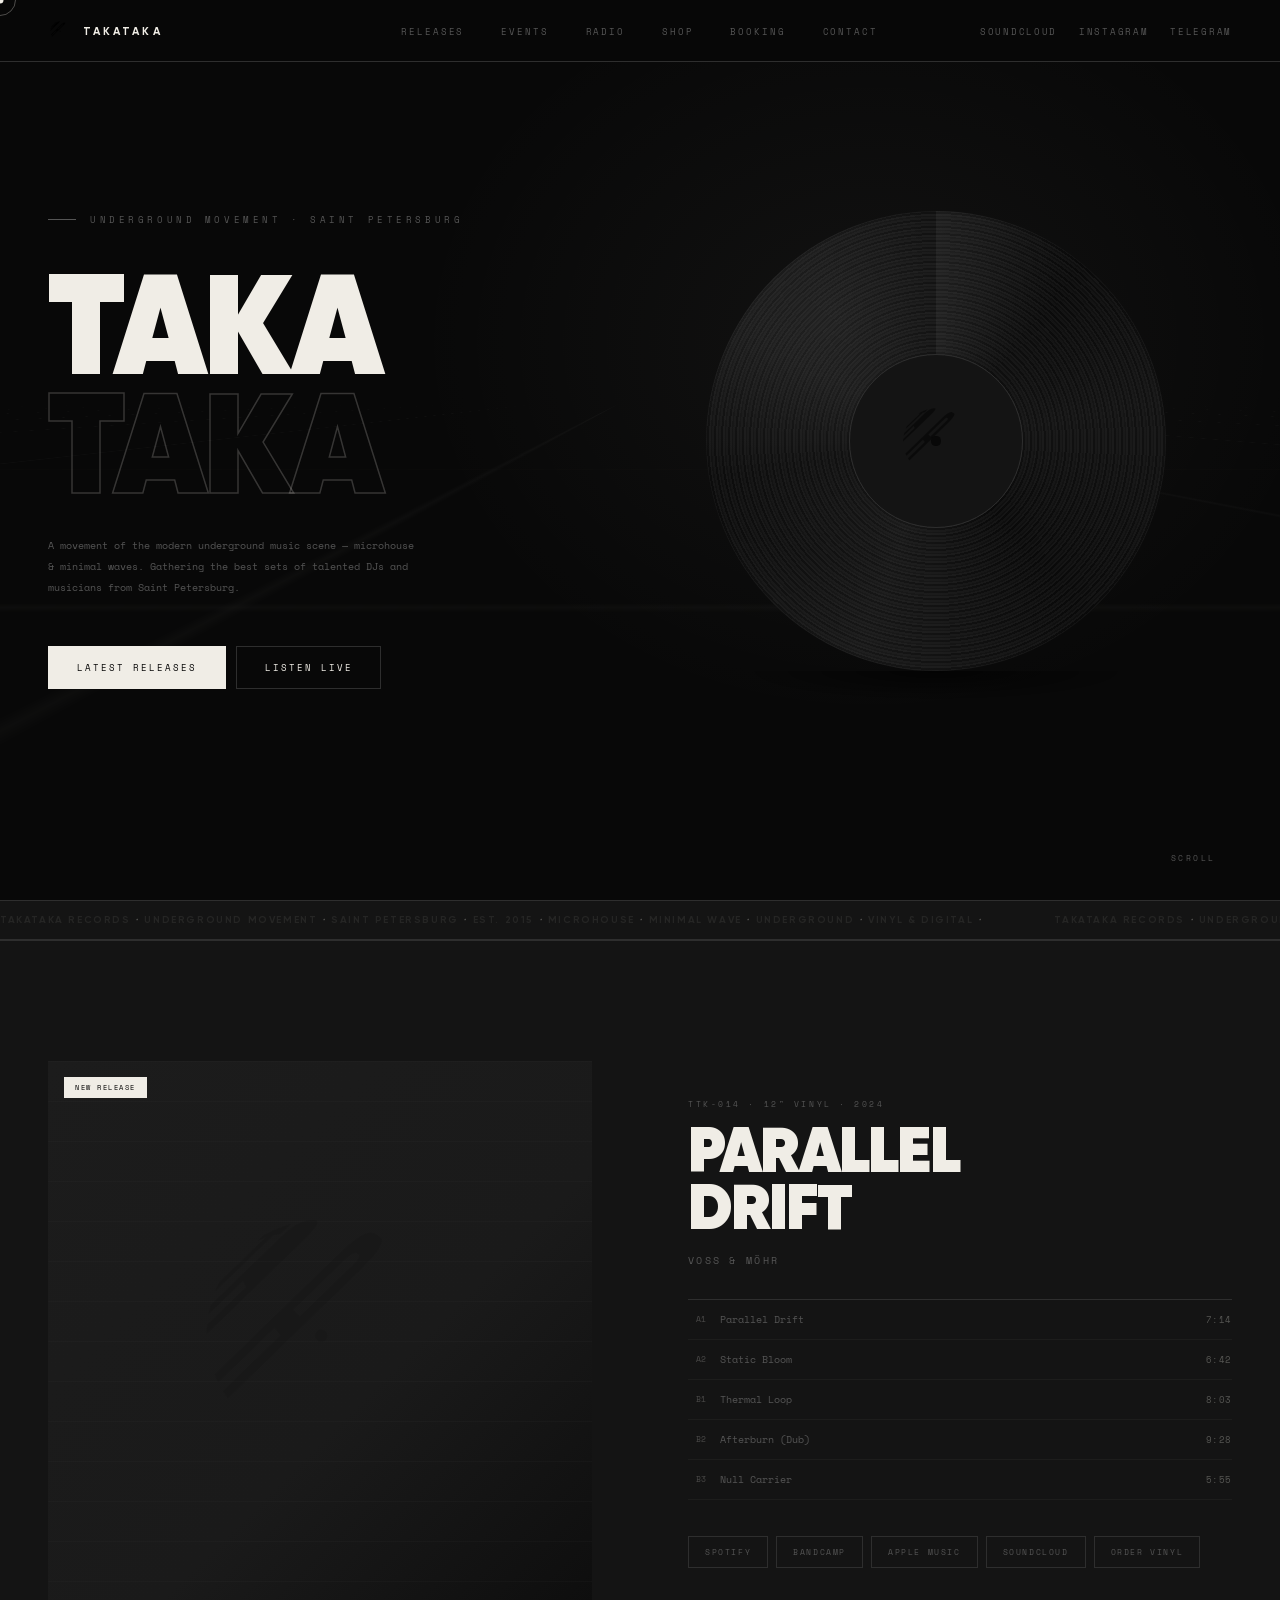
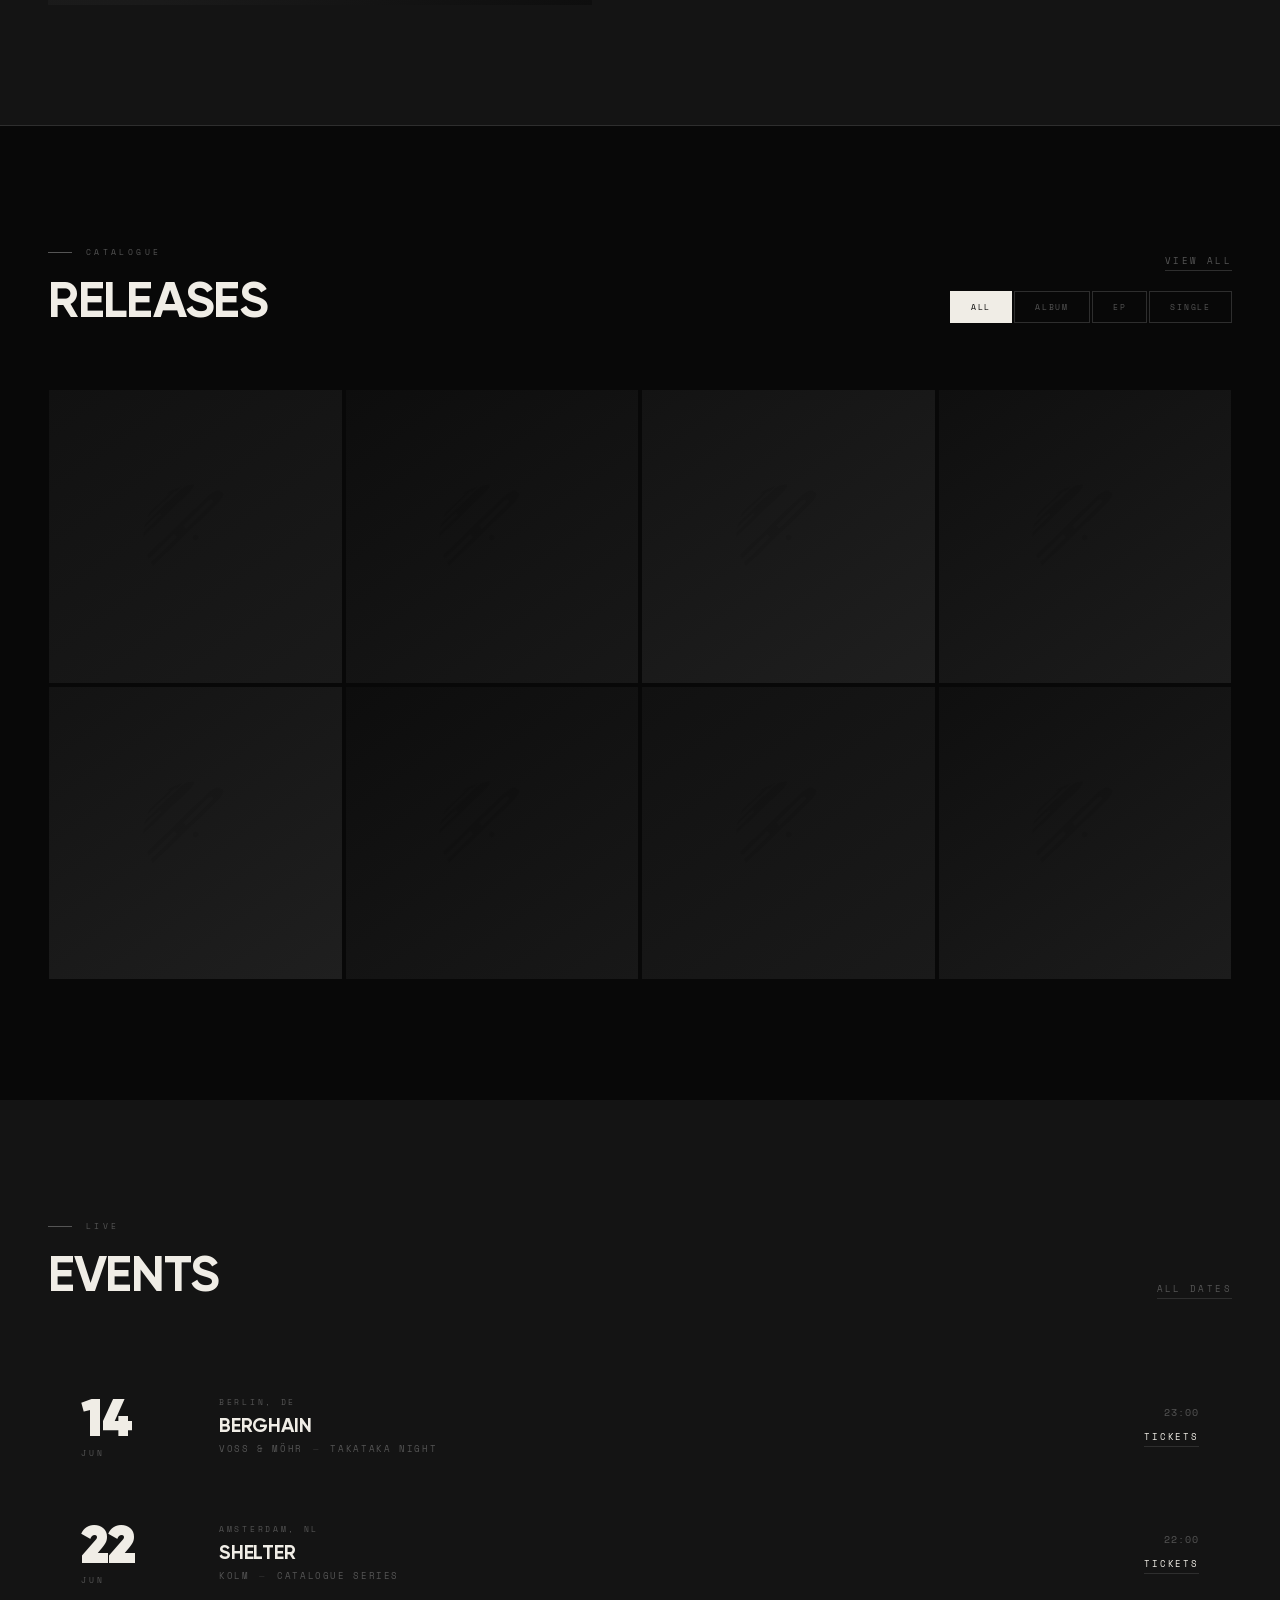
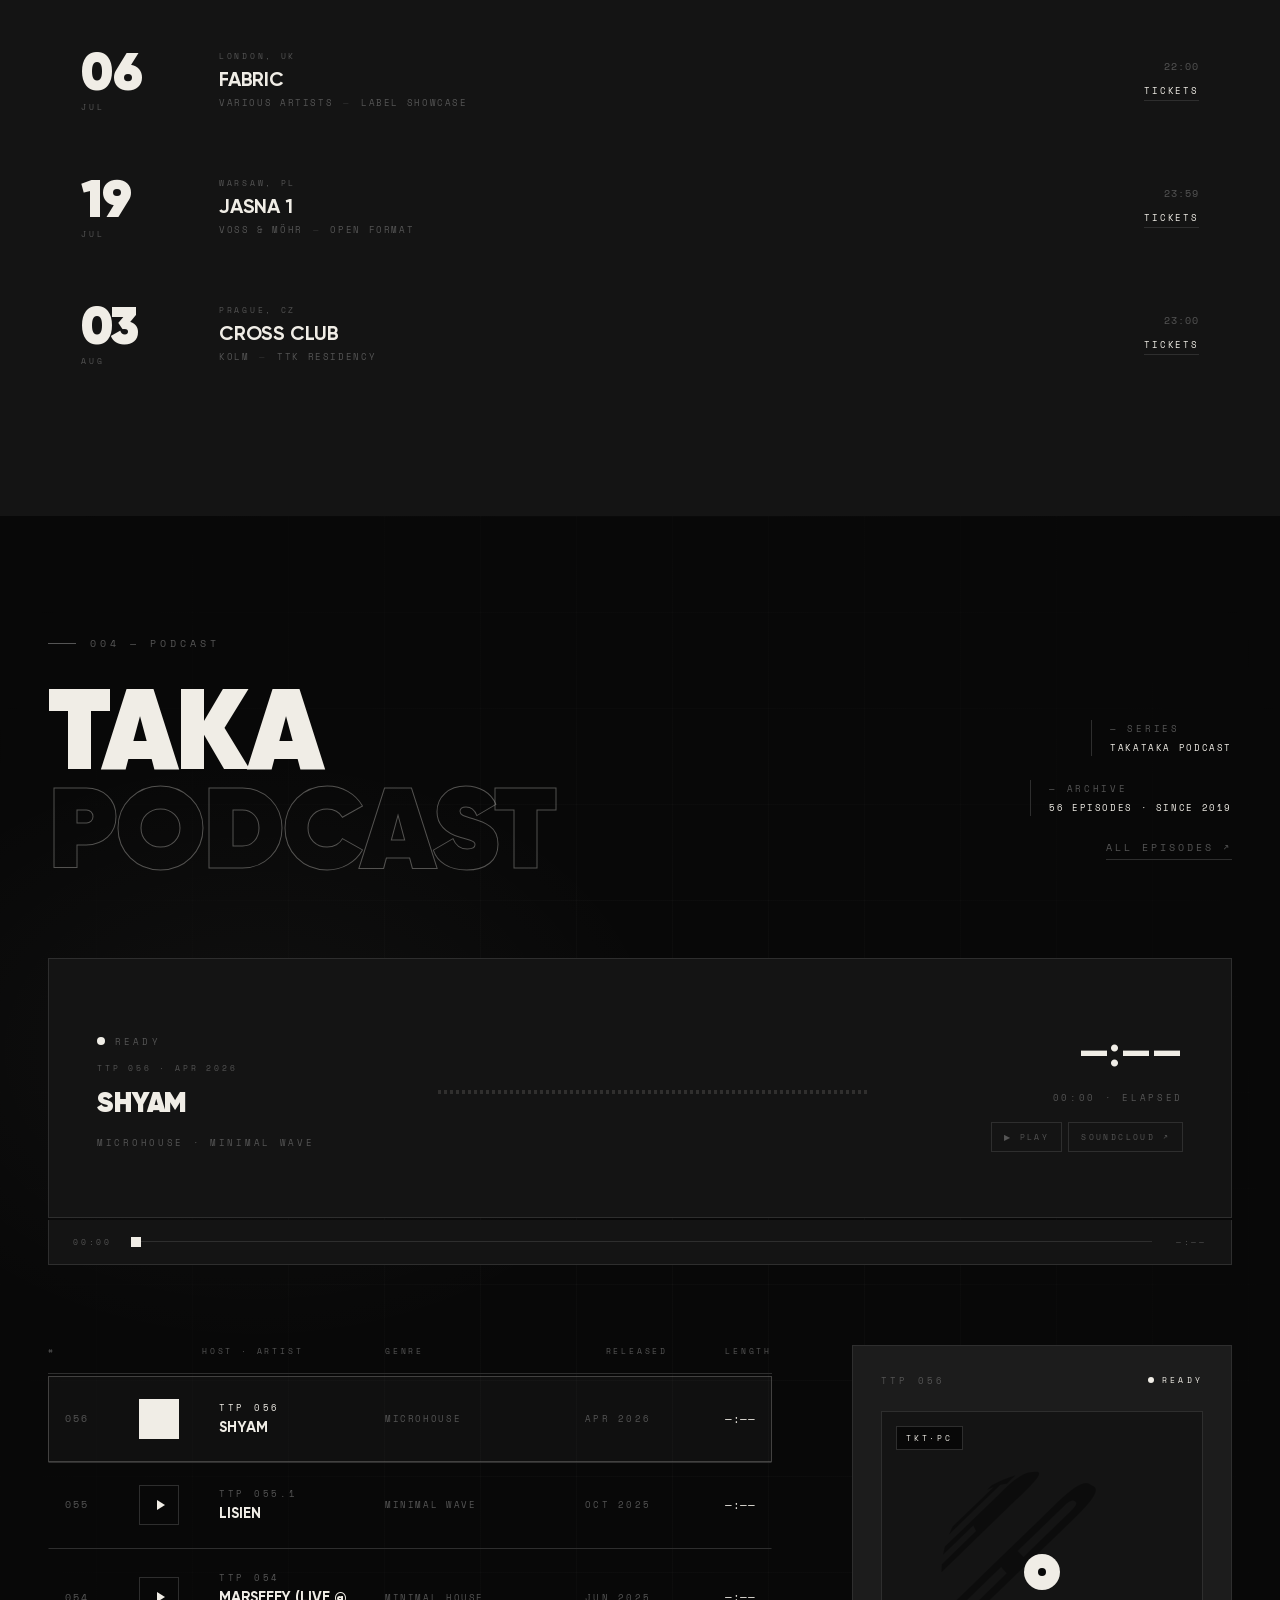
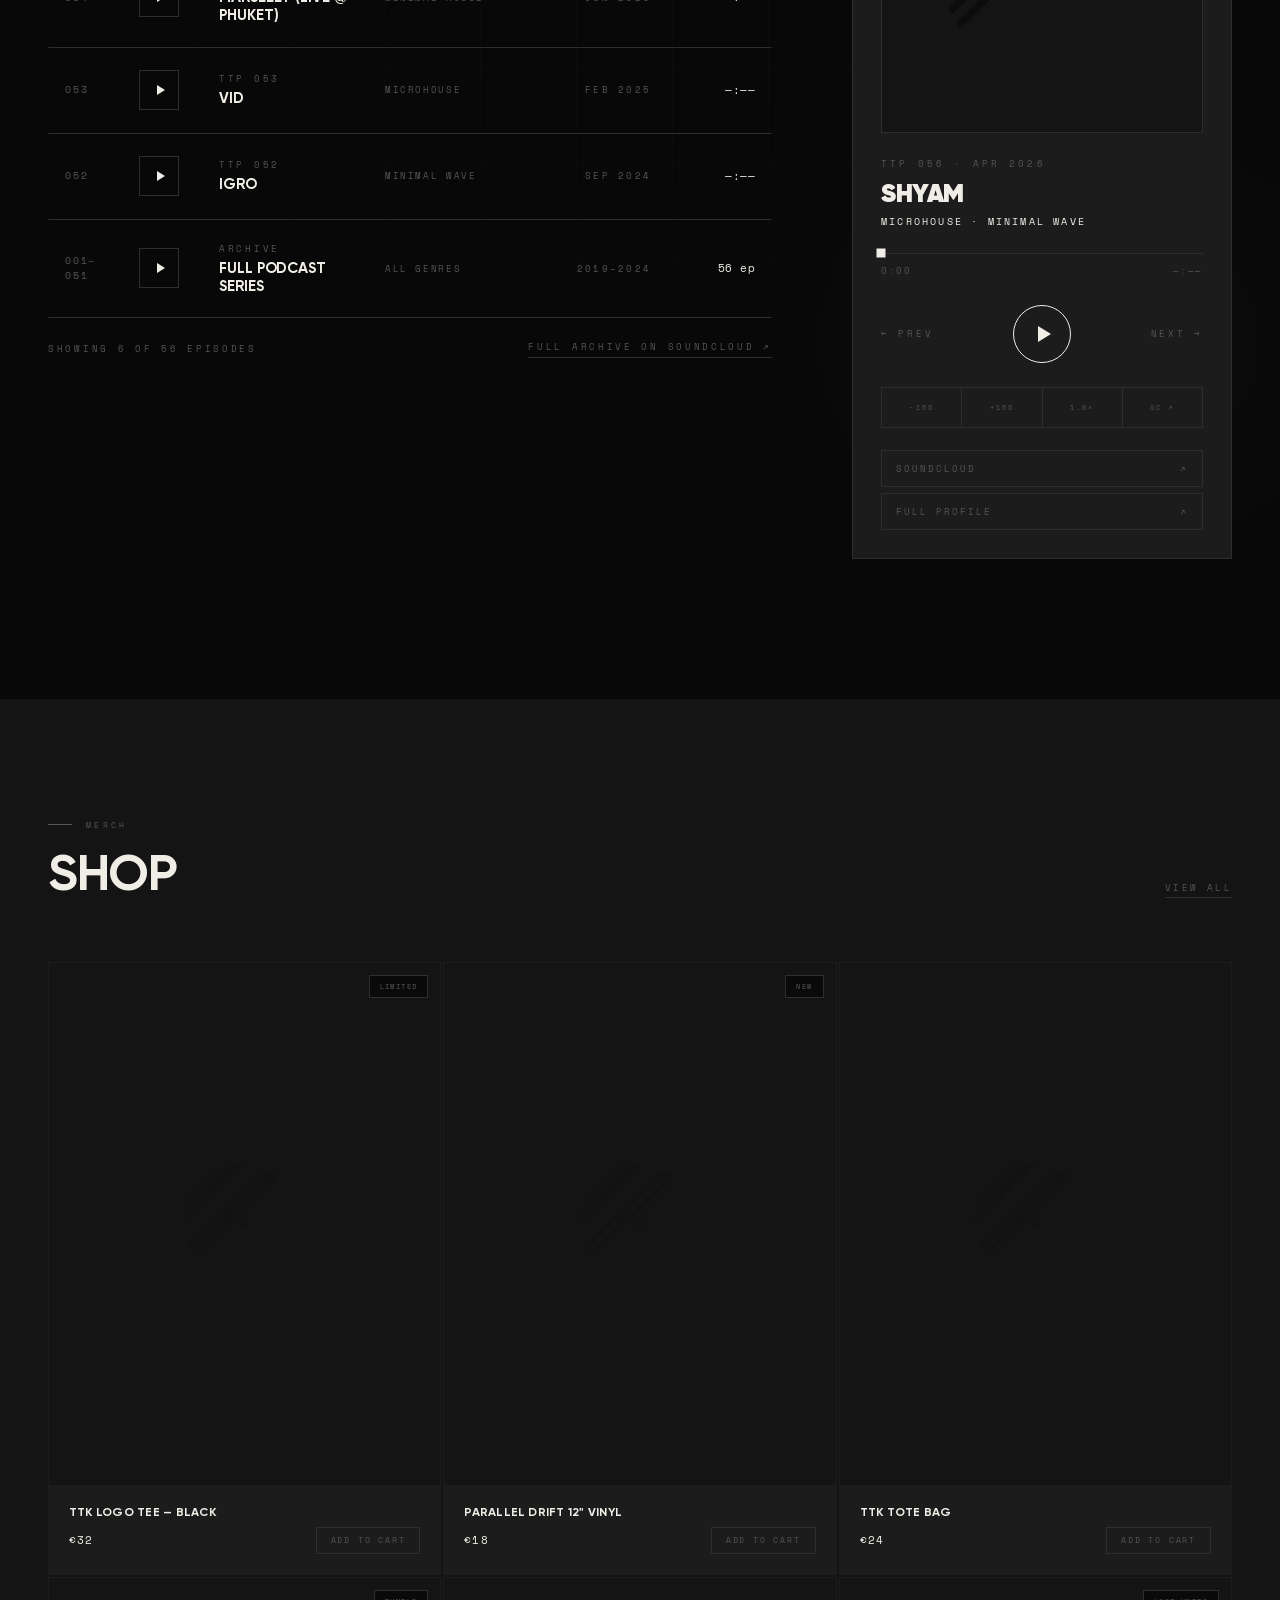
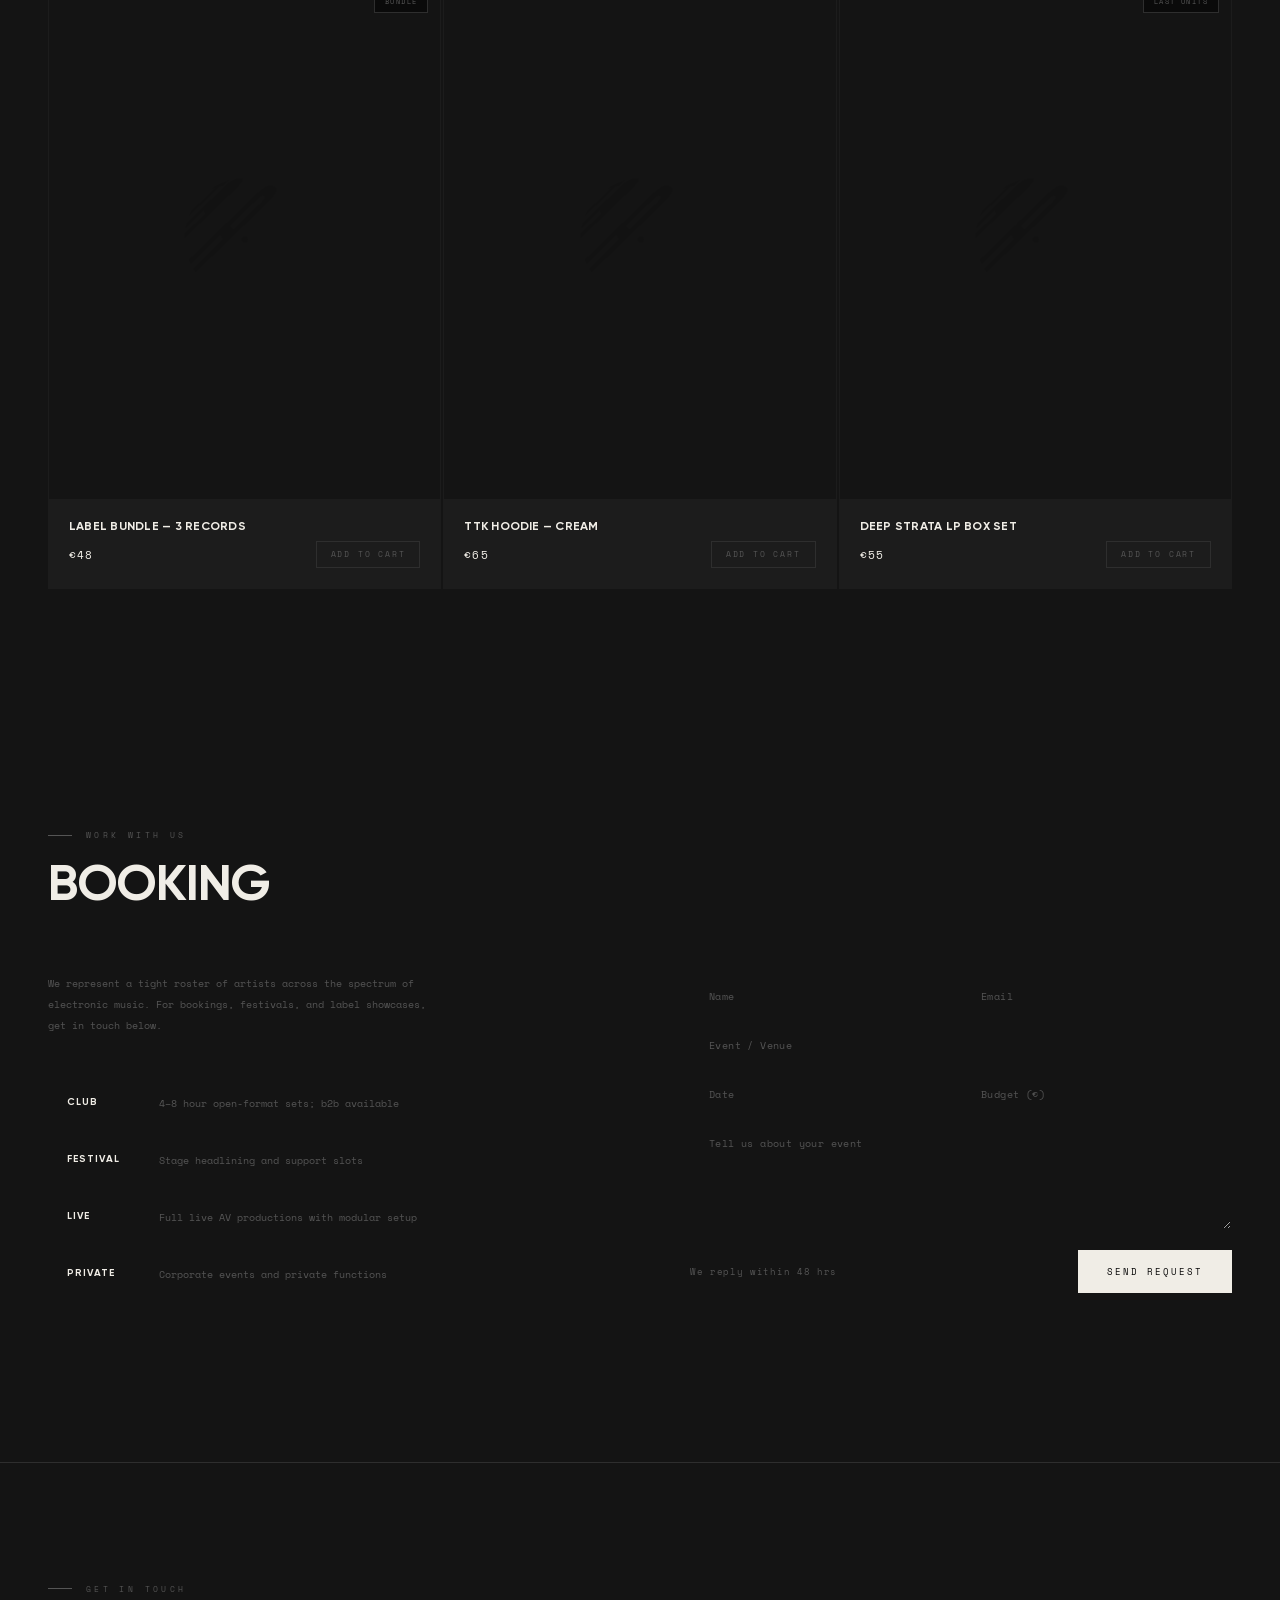
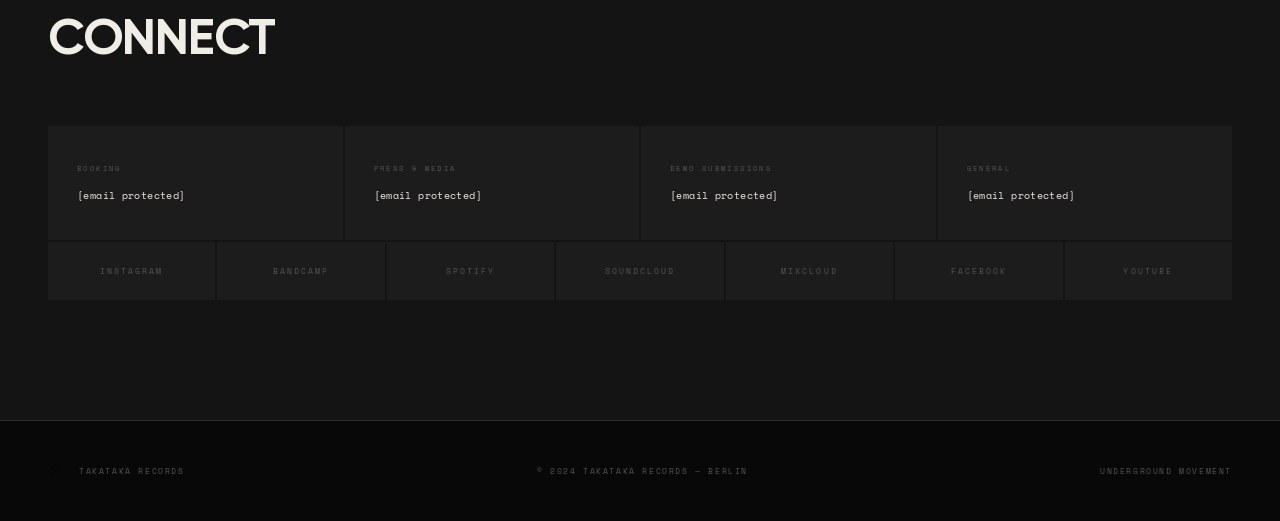
==== commit 47e258bd: "Podcast: real SoundCloud episodes (TTP 052-056), Widget API player, live viz" ====
--- a/index.html
+++ b/index.html
@@ -574,127 +574,162 @@
   <div class="radio-grid"></div>
   <div class="radio-glow"></div>
 
+  <!-- Скрытый SoundCloud плеер — управляется через Widget API -->
+  <iframe id="sc-iframe"
+    src="https://w.soundcloud.com/player/?url=https%3A//soundcloud.com/takatakaspb/sets/taka-taka-podcast&color=%23f0ede6&auto_play=false&hide_related=true&show_comments=false&show_user=false&buying=false&liking=false&download=false&sharing=false&show_artwork=false&show_playcount=false&show_reposts=false&visual=false&start_track=0"
+    style="display:none" allow="autoplay">
+  </iframe>
+
   <div class="radio-head">
     <div>
-      <p class="r-eyebrow"><span class="dash"></span>Broadcast</p>
+      <p class="r-eyebrow"><span class="dash"></span>004 — Podcast</p>
       <h2 class="r-title">
         <span class="solid">TAKA</span>
-        <span class="outline">RADIO</span>
+        <span class="outline">PODCAST</span>
       </h2>
     </div>
     <div class="r-meta">
-      <div class="row">Frequency<b>TTK FM 94.8</b></div>
-      <div class="row">Schedule<b>Thu – Sun</b></div>
-      <a class="link" href="#">Subscribe to Feed</a>
+      <div class="row">— Series<b>TakaTaka Podcast</b></div>
+      <div class="row">— Archive<b>56 Episodes · Since 2019</b></div>
+      <a class="link" href="https://soundcloud.com/takatakaspb/sets/taka-taka-podcast" target="_blank">All Episodes ↗</a>
     </div>
   </div>
 
   <!-- Visualizer stage -->
   <div class="viz-stage" id="vizStage">
     <div class="viz-left">
-      <div class="viz-status"><div class="viz-dot" id="vizDot"></div><span id="vizStatusTxt">On Air</span></div>
-      <div class="viz-ep" id="vizEp">Episode 018</div>
-      <div class="viz-name" id="vizName">Phase Shift</div>
-      <div class="viz-genre" id="vizGenre">Deep Techno · 140 BPM</div>
+      <div class="viz-status"><div class="viz-dot" id="vizDot"></div><span id="vizStatusTxt">Ready</span></div>
+      <div class="viz-ep" id="vizEp">TTP 056 · Apr 2026</div>
+      <div class="viz-name" id="vizName">Shyam</div>
+      <div class="viz-genre">Microhouse · Minimal Wave</div>
     </div>
     <div class="viz-bars" id="vizBars"></div>
     <div class="viz-right">
-      <div class="viz-dur" id="vizDur">58:20</div>
-      <div class="viz-elapsed" id="vizElapsed">Elapsed</div>
+      <div class="viz-dur" id="vizDur">—:——</div>
+      <div class="viz-elapsed"><span id="vizElapsed">00:00</span> · Elapsed</div>
       <div class="viz-actions">
-        <button class="viz-btn" id="vizPlayBtn">▶ Play</button>
-        <button class="viz-btn">Share</button>
+        <button class="viz-btn" id="vizPlayBtn" onclick="togglePlay()">▶ Play</button>
+        <a class="viz-btn" href="https://soundcloud.com/takatakaspb" target="_blank">SoundCloud ↗</a>
       </div>
     </div>
   </div>
   <div class="viz-progress-wrap">
     <span class="lbl" id="vizCur">00:00</span>
-    <div class="viz-progress" id="vizProg"><div class="fill" id="vizFill" style="width:0%"></div><div class="knob" id="vizKnob" style="left:0%"></div></div>
-    <span class="lbl" id="vizTot">58:20</span>
+    <div class="viz-progress" id="vizProg" onclick="scrubTo(event)">
+      <div class="fill" id="vizFill" style="width:0%"></div>
+      <div class="knob" id="vizKnob" style="left:0%"></div>
+    </div>
+    <span class="lbl" id="vizTot">—:——</span>
   </div>
 
   <!-- Episode list + player -->
   <div class="radio-body">
     <div>
       <div class="ep-head">
-        <span>#</span><span></span><span>Episode</span><span class="d-hide">Genre</span><span class="d-hide r">Date</span><span class="r">Duration</span>
+        <span>#</span><span></span><span>Host · Artist</span>
+        <span class="d-hide">Genre</span>
+        <span class="r d-hide">Released</span>
+        <span class="r">Length</span>
       </div>
       <div class="ep-list" id="epList">
-        <div class="ep-row active" data-ep="0">
-          <span class="ep-index">018</span>
+
+        <div class="ep-row active" data-ep="0" data-url="https://soundcloud.com/takatakaspb/shyam-ttp-056" onclick="selectEp(this)">
+          <span class="ep-index">056</span>
           <div class="ep-play"><div class="tri"></div><div class="bars"><i></i><i></i><i></i></div></div>
-          <div><div class="ep-num">TTK Radio</div><div class="ep-name">Phase Shift</div></div>
-          <span class="ep-tag d-hide">Deep Techno</span>
-          <span class="ep-date d-hide r">May 2024</span>
-          <span class="ep-dur">58:20</span>
-        </div>
-        <div class="ep-row" data-ep="1">
-          <span class="ep-index">017</span>
+          <div><div class="ep-num">TTP 056</div><div class="ep-name">Shyam</div></div>
+          <span class="ep-tag d-hide">Microhouse</span>
+          <span class="ep-date d-hide r">Apr 2026</span>
+          <span class="ep-dur">—:——</span>
+        </div>
+
+        <div class="ep-row" data-ep="1" data-url="https://soundcloud.com/takatakaspb/lisien-taka-taka-podcast-0551-1" onclick="selectEp(this)">
+          <span class="ep-index">055</span>
           <div class="ep-play"><div class="tri"></div><div class="bars"><i></i><i></i><i></i></div></div>
-          <div><div class="ep-num">TTK Radio</div><div class="ep-name">Subterranean</div></div>
-          <span class="ep-tag d-hide">Dub Techno</span>
-          <span class="ep-date d-hide r">Apr 2024</span>
-          <span class="ep-dur">61:44</span>
-        </div>
-        <div class="ep-row" data-ep="2">
-          <span class="ep-index">016</span>
+          <div><div class="ep-num">TTP 055.1</div><div class="ep-name">Lisien</div></div>
+          <span class="ep-tag d-hide">Minimal Wave</span>
+          <span class="ep-date d-hide r">Oct 2025</span>
+          <span class="ep-dur">—:——</span>
+        </div>
+
+        <div class="ep-row" data-ep="2" data-url="https://soundcloud.com/takatakaspb/marseeey-taka-taka-podcast-054" onclick="selectEp(this)">
+          <span class="ep-index">054</span>
           <div class="ep-play"><div class="tri"></div><div class="bars"><i></i><i></i><i></i></div></div>
-          <div><div class="ep-num">TTK Radio</div><div class="ep-name">Iron Meridian</div></div>
-          <span class="ep-tag d-hide">Industrial</span>
-          <span class="ep-date d-hide r">Mar 2024</span>
-          <span class="ep-dur">55:10</span>
-        </div>
-        <div class="ep-row" data-ep="3">
-          <span class="ep-index">015</span>
+          <div><div class="ep-num">TTP 054</div><div class="ep-name">Marseeey (Live @ Phuket)</div></div>
+          <span class="ep-tag d-hide">Minimal House</span>
+          <span class="ep-date d-hide r">Jun 2025</span>
+          <span class="ep-dur">—:——</span>
+        </div>
+
+        <div class="ep-row" data-ep="3" data-url="https://soundcloud.com/takatakaspb/vid-taka-taka-podcast-053" onclick="selectEp(this)">
+          <span class="ep-index">053</span>
           <div class="ep-play"><div class="tri"></div><div class="bars"><i></i><i></i><i></i></div></div>
-          <div><div class="ep-num">TTK Radio</div><div class="ep-name">Pressure Drop</div></div>
-          <span class="ep-tag d-hide">Techno</span>
-          <span class="ep-date d-hide r">Feb 2024</span>
-          <span class="ep-dur">63:02</span>
-        </div>
-        <div class="ep-row" data-ep="4">
-          <span class="ep-index">014</span>
+          <div><div class="ep-num">TTP 053</div><div class="ep-name">VID</div></div>
+          <span class="ep-tag d-hide">Microhouse</span>
+          <span class="ep-date d-hide r">Feb 2025</span>
+          <span class="ep-dur">—:——</span>
+        </div>
+
+        <div class="ep-row" data-ep="4" data-url="https://soundcloud.com/takatakaspb/igro-taka-taka-podcast-052" onclick="selectEp(this)">
+          <span class="ep-index">052</span>
           <div class="ep-play"><div class="tri"></div><div class="bars"><i></i><i></i><i></i></div></div>
-          <div><div class="ep-num">TTK Radio</div><div class="ep-name">Dark Matter</div></div>
-          <span class="ep-tag d-hide">Ambient Techno</span>
-          <span class="ep-date d-hide r">Jan 2024</span>
-          <span class="ep-dur">59:48</span>
-        </div>
+          <div><div class="ep-num">TTP 052</div><div class="ep-name">Igro</div></div>
+          <span class="ep-tag d-hide">Minimal Wave</span>
+          <span class="ep-date d-hide r">Sep 2024</span>
+          <span class="ep-dur">—:——</span>
+        </div>
+
+        <div class="ep-row" data-ep="5" data-url="https://soundcloud.com/takatakaspb/sets/taka-taka-podcast" onclick="selectEp(this)">
+          <span class="ep-index">001–051</span>
+          <div class="ep-play"><div class="tri"></div><div class="bars"><i></i><i></i><i></i></div></div>
+          <div><div class="ep-num">Archive</div><div class="ep-name">Full Podcast Series</div></div>
+          <span class="ep-tag d-hide">All genres</span>
+          <span class="ep-date d-hide r">2019–2024</span>
+          <span class="ep-dur">56 ep</span>
+        </div>
+
       </div>
       <div class="ep-foot">
-        <span>5 of 18 episodes</span>
-        <a href="#">Load More</a>
+        <span>Showing 6 of 56 episodes</span>
+        <a href="https://soundcloud.com/takatakaspb/sets/taka-taka-podcast" target="_blank">Full Archive on SoundCloud ↗</a>
       </div>
     </div>
 
     <!-- Sticky player -->
     <div class="player" id="stickyPlayer">
       <div class="player-head">
-        <span class="ix">Now Playing</span>
-        <span class="live">On Air</span>
+        <span class="ix" id="pIx">TTP 056</span>
+        <span class="live" id="pLive">Ready</span>
       </div>
       <div class="player-art" id="pArt">
         <svg class="spin" viewBox="0 0 1000 1000"><use href="#logo"/></svg>
         <div class="center"></div>
-        <div class="cat">TTK FM</div>
-      </div>
-      <div class="player-meta" id="pMeta">Episode 018</div>
-      <div class="player-title" id="pTitle">Phase Shift</div>
-      <div class="player-artist" id="pArtist">TTK Radio · Deep Techno</div>
-      <div class="p-progress" id="pProg"><div class="fill" id="pFill" style="width:0%"></div><div class="knob" id="pKnob" style="left:0%"></div></div>
-      <div class="p-time"><span id="pCur">0:00</span><span id="pTot">58:20</span></div>
+        <div class="cat">TKT·PC</div>
+      </div>
+      <div class="player-meta" id="pMeta">TTP 056 · Apr 2026</div>
+      <div class="player-title" id="pTitle">Shyam</div>
+      <div class="player-artist" id="pArtist">Microhouse · Minimal Wave</div>
+      <div class="p-progress" id="pProg" onclick="scrubTo(event)">
+        <div class="fill" id="pFill" style="width:0%"></div>
+        <div class="knob" id="pKnob" style="left:0%"></div>
+      </div>
+      <div class="p-time"><span id="pCur">0:00</span><span id="pTot">—:——</span></div>
       <div class="p-controls">
-        <button class="p-ctrl">Prev</button>
-        <div class="p-play" id="pPlayBtn"><div class="tri"></div><div class="pause"><span></span><span></span></div></div>
-        <button class="p-ctrl r">Next</button>
+        <button class="p-ctrl" onclick="prevEp()">← Prev</button>
+        <div class="p-play" id="pPlayBtn" onclick="togglePlay()">
+          <div class="tri"></div>
+          <div class="pause"><span></span><span></span></div>
+        </div>
+        <button class="p-ctrl r" onclick="nextEp()">Next →</button>
       </div>
       <div class="p-tools">
-        <button>Loop</button><button>Shuffle</button><button>Speed</button><button>Share</button>
+        <button onclick="scWidget&&scWidget.seekTo(Math.max(0,(currentPos||0)-15000))">-15s</button>
+        <button onclick="scWidget&&scWidget.seekTo((currentPos||0)+15000)">+15s</button>
+        <button onclick="this.textContent=this.textContent==='1.0×'?'1.5×':'1.0×'">1.0×</button>
+        <button onclick="window.open('https://soundcloud.com/takatakaspb/sets/taka-taka-podcast','_blank')">SC ↗</button>
       </div>
       <div class="p-streams">
-        <a class="p-stream" href="#"><span>Spotify</span><span class="mark">↗</span></a>
-        <a class="p-stream" href="#"><span>Apple Podcasts</span><span class="mark">↗</span></a>
-        <a class="p-stream" href="#"><span>Mixcloud</span><span class="mark">↗</span></a>
+        <a class="p-stream" href="https://soundcloud.com/takatakaspb/sets/taka-taka-podcast" target="_blank"><span>SoundCloud</span><span class="mark">↗</span></a>
+        <a class="p-stream" href="https://soundcloud.com/takatakaspb" target="_blank"><span>Full Profile</span><span class="mark">↗</span></a>
       </div>
     </div>
   </div>
@@ -861,89 +896,151 @@
   scrollTimer=setTimeout(()=>{vDisc.style.animationPlayState='running';scrolling=false},300);
 });
 
-/* ── Radio / Visualizer ─────────────────────────────── */
-const episodes = [
-  {num:'018',ep:'Episode 018',name:'Phase Shift',genre:'Deep Techno · 140 BPM',dur:'58:20',totSec:3500,tag:'Deep Techno',date:'May 2024',artist:'TTK Radio · Deep Techno'},
-  {num:'017',ep:'Episode 017',name:'Subterranean',genre:'Dub Techno · 128 BPM',dur:'61:44',totSec:3704,tag:'Dub Techno',date:'Apr 2024',artist:'TTK Radio · Dub Techno'},
-  {num:'016',ep:'Episode 016',name:'Iron Meridian',genre:'Industrial · 145 BPM',dur:'55:10',totSec:3310,tag:'Industrial',date:'Mar 2024',artist:'TTK Radio · Industrial'},
-  {num:'015',ep:'Episode 015',name:'Pressure Drop',genre:'Techno · 138 BPM',dur:'63:02',totSec:3782,tag:'Techno',date:'Feb 2024',artist:'TTK Radio · Techno'},
-  {num:'014',ep:'Episode 014',name:'Dark Matter',genre:'Ambient Techno · 125 BPM',dur:'59:48',totSec:3588,tag:'Ambient Techno',date:'Jan 2024',artist:'TTK Radio · Ambient Techno'},
+/* ── Podcast / SoundCloud Widget API ───────────────── */
+const EPISODES = [
+  {num:'056',label:'TTP 056',name:'Shyam',genre:'Microhouse · Minimal Wave',date:'Apr 2026',artist:'Shyam',url:'https://soundcloud.com/takatakaspb/shyam-ttp-056'},
+  {num:'055',label:'TTP 055.1',name:'Lisien',genre:'Minimal Wave',date:'Oct 2025',artist:'Lisien',url:'https://soundcloud.com/takatakaspb/lisien-taka-taka-podcast-0551-1'},
+  {num:'054',label:'TTP 054',name:'Marseeey (Live @ Phuket)',genre:'Minimal House · Live',date:'Jun 2025',artist:'Marseeey',url:'https://soundcloud.com/takatakaspb/marseeey-taka-taka-podcast-054'},
+  {num:'053',label:'TTP 053',name:'VID',genre:'Microhouse',date:'Feb 2025',artist:'VID',url:'https://soundcloud.com/takatakaspb/vid-taka-taka-podcast-053'},
+  {num:'052',label:'TTP 052',name:'Igro',genre:'Minimal Wave',date:'Sep 2024',artist:'Igro',url:'https://soundcloud.com/takatakaspb/igro-taka-taka-podcast-052'},
+  {num:'001-051',label:'Archive',name:'Full Podcast Series',genre:'All genres',date:'2019–2024',artist:'Various',url:'https://soundcloud.com/takatakaspb/sets/taka-taka-podcast'},
 ];
-let curEp=0, isPlaying=false, elapsed=0, raf=null, lastTs=null;
-const BAR_COUNT=48;
-const vizBars=document.getElementById('vizBars');
-for(let i=0;i<BAR_COUNT;i++){const b=document.createElement('span');b.className='viz-bar';b.style.height='4px';b.style.opacity='0.15';vizBars.appendChild(b);}
+
+let curEp = 0, isPlaying = false, scWidget = null, currentPos = 0, totalDur = 0;
+
+/* Visualizer bars */
+const vizBars = document.getElementById('vizBars');
+const BAR_COUNT = 72;
+for(let i=0;i<BAR_COUNT;i++){const b=document.createElement('span');b.className='viz-bar';b.style.height='4px';b.style.opacity='0.12';vizBars.appendChild(b);}
 const bars=[...vizBars.querySelectorAll('.viz-bar')];
 
-function fmt(s){const m=Math.floor(s/60);const sec=Math.floor(s%60);return m+':'+(sec<10?'0':'')+sec}
-function loadEp(i){
-  const ep=episodes[i];curEp=i;elapsed=0;
-  document.getElementById('vizEp').textContent=ep.ep;
+let barRaf;
+function animBars(){
+  const ts = Date.now();
+  bars.forEach((b,i)=>{
+    if(isPlaying){
+      const N=bars.length, t=i/(N-1);
+      const center = 1-Math.abs(t-0.5)*2;
+      const a=Math.sin(ts/600+i*0.13);
+      const c=Math.sin(ts*0.6/600+i*0.07+2.1);
+      const d=Math.sin(ts*0.25/600+i*0.21-1.3);
+      const v=(a*0.5+c*0.35+d*0.15)*0.5+0.5;
+      const h=Math.max(4,(center*0.55+v*0.45)*120);
+      b.style.height=h+'px';
+      b.style.opacity=(0.45+center*0.45).toFixed(2);
+    } else {
+      b.style.height='4px';
+      b.style.opacity='0.12';
+    }
+  });
+  barRaf=requestAnimationFrame(animBars);
+}
+animBars();
+
+function fmt(ms){
+  const s=Math.floor(ms/1000);
+  const m=Math.floor(s/60); const sec=s%60;
+  return m+':'+(sec<10?'0':'')+sec;
+}
+
+function updateUI(ep){
+  document.getElementById('vizEp').textContent=ep.label+' · '+ep.date;
   document.getElementById('vizName').textContent=ep.name;
-  document.getElementById('vizGenre').textContent=ep.genre;
-  document.getElementById('vizDur').textContent=ep.dur;
-  document.getElementById('vizTot').textContent=ep.dur;
-  document.getElementById('pMeta').textContent=ep.ep;
+  document.getElementById('pIx').textContent=ep.label;
+  document.getElementById('pMeta').textContent=ep.label+' · '+ep.date;
   document.getElementById('pTitle').textContent=ep.name;
-  document.getElementById('pArtist').textContent=ep.artist;
-  document.getElementById('pTot').textContent=ep.dur;
-  updateProgress(0,ep.totSec);
-  document.querySelectorAll('.ep-row').forEach((r,j)=>{r.classList.toggle('active',j===i)});
-}
-function updateProgress(el,tot){
-  const pct=(el/tot)*100;
-  document.getElementById('vizCur').textContent=fmt(el);
-  document.getElementById('vizFill').style.width=pct+'%';
-  document.getElementById('vizKnob').style.left=pct+'%';
-  document.getElementById('pFill').style.width=pct+'%';
-  document.getElementById('pKnob').style.left=pct+'%';
-  document.getElementById('pCur').textContent=fmt(el);
-  document.getElementById('vizElapsed').textContent=fmt(el)+' elapsed';
-}
-function animBars(playing){
-  bars.forEach((b,i)=>{
-    if(playing){
-      const base=Math.sin(Date.now()/400+i*0.35)*0.35+0.55;
-      const noise=Math.sin(Date.now()/180+i*0.9)*0.25;
-      const h=Math.max(4,Math.round((base+noise)*80));
-      b.style.height=h+'px';
-      b.style.opacity=(0.3+(base+noise)*0.5).toFixed(2);
-    } else {b.style.height='4px';b.style.opacity='0.12';}
-  });
-}
-let barRaf;function startBars(){if(barRaf)cancelAnimationFrame(barRaf);(function loop(){animBars(isPlaying);barRaf=requestAnimationFrame(loop)})();}
-startBars();
-
-function tickTime(ts){
-  if(lastTs){elapsed+=Math.min((ts-lastTs)/1000,0.5)}
-  lastTs=ts;
-  const ep=episodes[curEp];
-  if(elapsed>=ep.totSec){elapsed=ep.totSec;stopPlay();return}
-  updateProgress(elapsed,ep.totSec);
-  raf=requestAnimationFrame(tickTime);
-}
-function startPlay(){
-  isPlaying=true;lastTs=null;
-  raf=requestAnimationFrame(tickTime);
-  document.getElementById('pPlayBtn').classList.add('playing');
-  document.getElementById('vizPlayBtn').textContent='⏸ Pause';
-  document.getElementById('pArt').classList.remove('paused');
-}
-function stopPlay(){
-  isPlaying=false;if(raf)cancelAnimationFrame(raf);raf=null;
-  document.getElementById('pPlayBtn').classList.remove('playing');
-  document.getElementById('vizPlayBtn').textContent='▶ Play';
-  document.getElementById('pArt').classList.add('paused');
-}
-document.getElementById('pPlayBtn').addEventListener('click',()=>{isPlaying?stopPlay():startPlay()});
-document.getElementById('vizPlayBtn').addEventListener('click',()=>{isPlaying?stopPlay():startPlay()});
-document.querySelectorAll('.ep-row').forEach((row,i)=>{
-  row.addEventListener('click',()=>{
-    if(curEp===i&&isPlaying){stopPlay()}
-    else{loadEp(i);startPlay()}
-  });
-});
-loadEp(0);
+  document.getElementById('pArtist').textContent=ep.genre;
+}
+
+function updateProgress(pos, dur){
+  currentPos=pos; totalDur=dur;
+  const pct=dur>0?(pos/dur*100):0;
+  const posStr=fmt(pos), durStr=dur>0?fmt(dur):'—:——';
+  ['vizCur','pCur'].forEach(id=>document.getElementById(id).textContent=posStr);
+  ['vizTot','pTot'].forEach(id=>document.getElementById(id).textContent=durStr);
+  ['vizFill','pFill'].forEach(id=>document.getElementById(id).style.width=pct+'%');
+  ['vizKnob','pKnob'].forEach(id=>document.getElementById(id).style.left=pct+'%');
+  document.getElementById('vizElapsed').textContent=posStr;
+}
+
+function setPlayState(playing){
+  isPlaying=playing;
+  document.getElementById('pPlayBtn').classList.toggle('playing',playing);
+  document.getElementById('vizPlayBtn').textContent=playing?'⏸ Pause':'▶ Play';
+  document.getElementById('pArt').classList.toggle('paused',!playing);
+  document.getElementById('vizDot').classList.toggle('off',!playing);
+  document.getElementById('vizStatusTxt').textContent=playing?'On Air · Now Playing':'Ready';
+  document.getElementById('pLive').textContent=playing?'On Air':'Ready';
+}
+
+/* SoundCloud Widget API */
+function loadSCWidget(url){
+  const iframe=document.getElementById('sc-iframe');
+  iframe.src='https://w.soundcloud.com/player/?url='+encodeURIComponent(url)+'&color=%23f0ede6&auto_play=true&hide_related=true&show_comments=false&buying=false&liking=false&download=false&sharing=false&show_artwork=false&show_playcount=false&show_reposts=false&visual=false';
+  
+  if(typeof SC!=='undefined' && SC.Widget){
+    scWidget=SC.Widget(iframe);
+    scWidget.bind(SC.Widget.Events.READY,()=>{
+      scWidget.play();
+      scWidget.bind(SC.Widget.Events.PLAY,()=>{setPlayState(true)});
+      scWidget.bind(SC.Widget.Events.PAUSE,()=>{setPlayState(false)});
+      scWidget.bind(SC.Widget.Events.PLAY_PROGRESS,e=>{updateProgress(e.currentPosition,e.loadedProgress&&e.soundDuration?e.soundDuration:totalDur)});
+      scWidget.getDuration(d=>{totalDur=d;document.getElementById('vizTot').textContent=fmt(d);document.getElementById('pTot').textContent=fmt(d);});
+    });
+  }
+}
+
+function selectEp(row){
+  const i=parseInt(row.dataset.ep);
+  curEp=i;
+  document.querySelectorAll('.ep-row').forEach((r,j)=>r.classList.toggle('active',j===i));
+  updateUI(EPISODES[i]);
+  updateProgress(0,0);
+  loadSCWidget(EPISODES[i].url);
+  setPlayState(true);
+}
+
+function togglePlay(){
+  if(scWidget){scWidget.toggle()}
+  else{
+    loadSCWidget(EPISODES[curEp].url);
+    setPlayState(true);
+  }
+}
+
+function prevEp(){if(curEp>0){curEp--;selectEpByIdx(curEp)}}
+function nextEp(){if(curEp<EPISODES.length-1){curEp++;selectEpByIdx(curEp)}}
+function selectEpByIdx(i){
+  const row=document.querySelectorAll('.ep-row')[i];
+  if(row)selectEp(row);
+}
+
+function scrubTo(e){
+  if(!scWidget||!totalDur)return;
+  const r=e.currentTarget.getBoundingClientRect();
+  const pct=Math.max(0,Math.min(1,(e.clientX-r.left)/r.width));
+  scWidget.seekTo(pct*totalDur);
+}
+
+/* Load SC Widget API script */
+(function(){
+  const s=document.createElement('script');
+  s.src='https://w.soundcloud.com/player/api.js';
+  s.onload=()=>{
+    scWidget=SC.Widget(document.getElementById('sc-iframe'));
+    scWidget.bind(SC.Widget.Events.READY,()=>{
+      scWidget.bind(SC.Widget.Events.PLAY,()=>setPlayState(true));
+      scWidget.bind(SC.Widget.Events.PAUSE,()=>setPlayState(false));
+      scWidget.bind(SC.Widget.Events.PLAY_PROGRESS,e=>{
+        if(e.soundDuration)totalDur=e.soundDuration;
+        updateProgress(e.currentPosition,totalDur);
+      });
+    });
+  };
+  document.head.appendChild(s);
+})();
+
+updateUI(EPISODES[0]);
 </script>
 </body>
 </html>
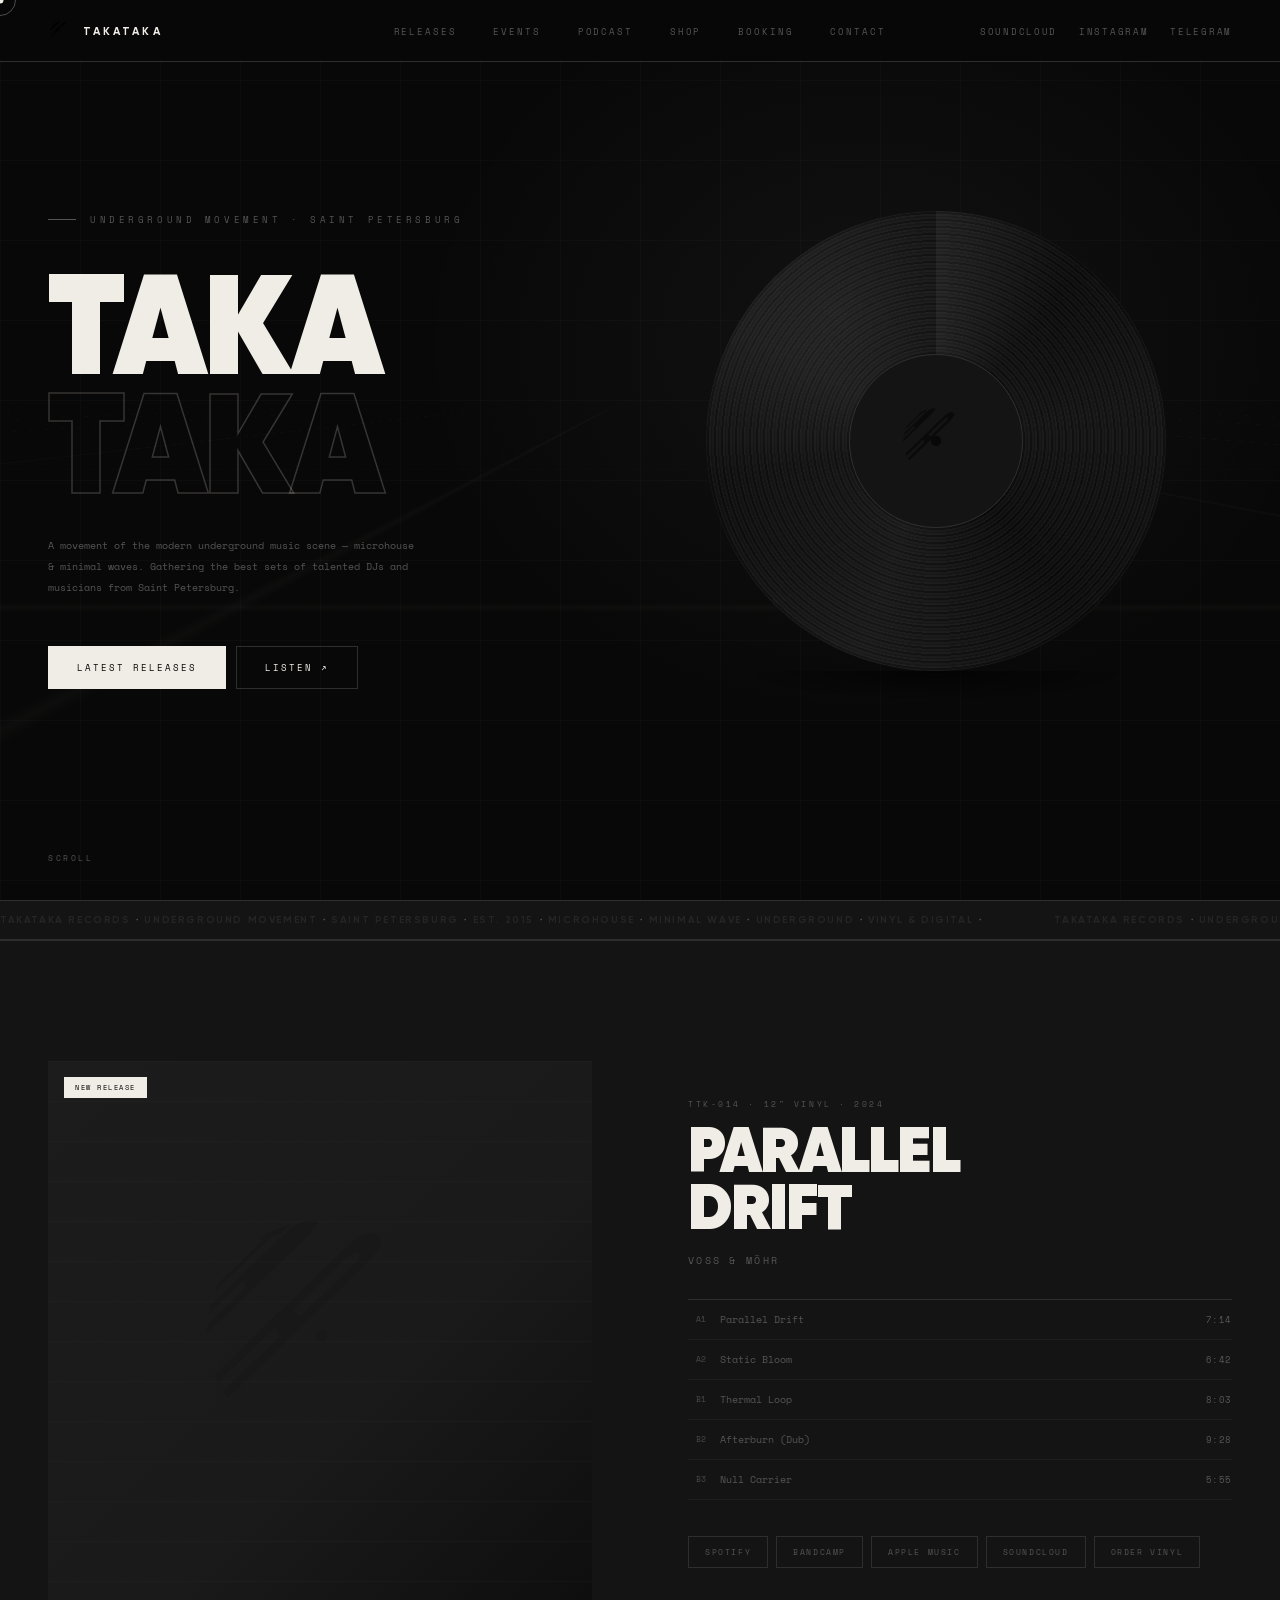
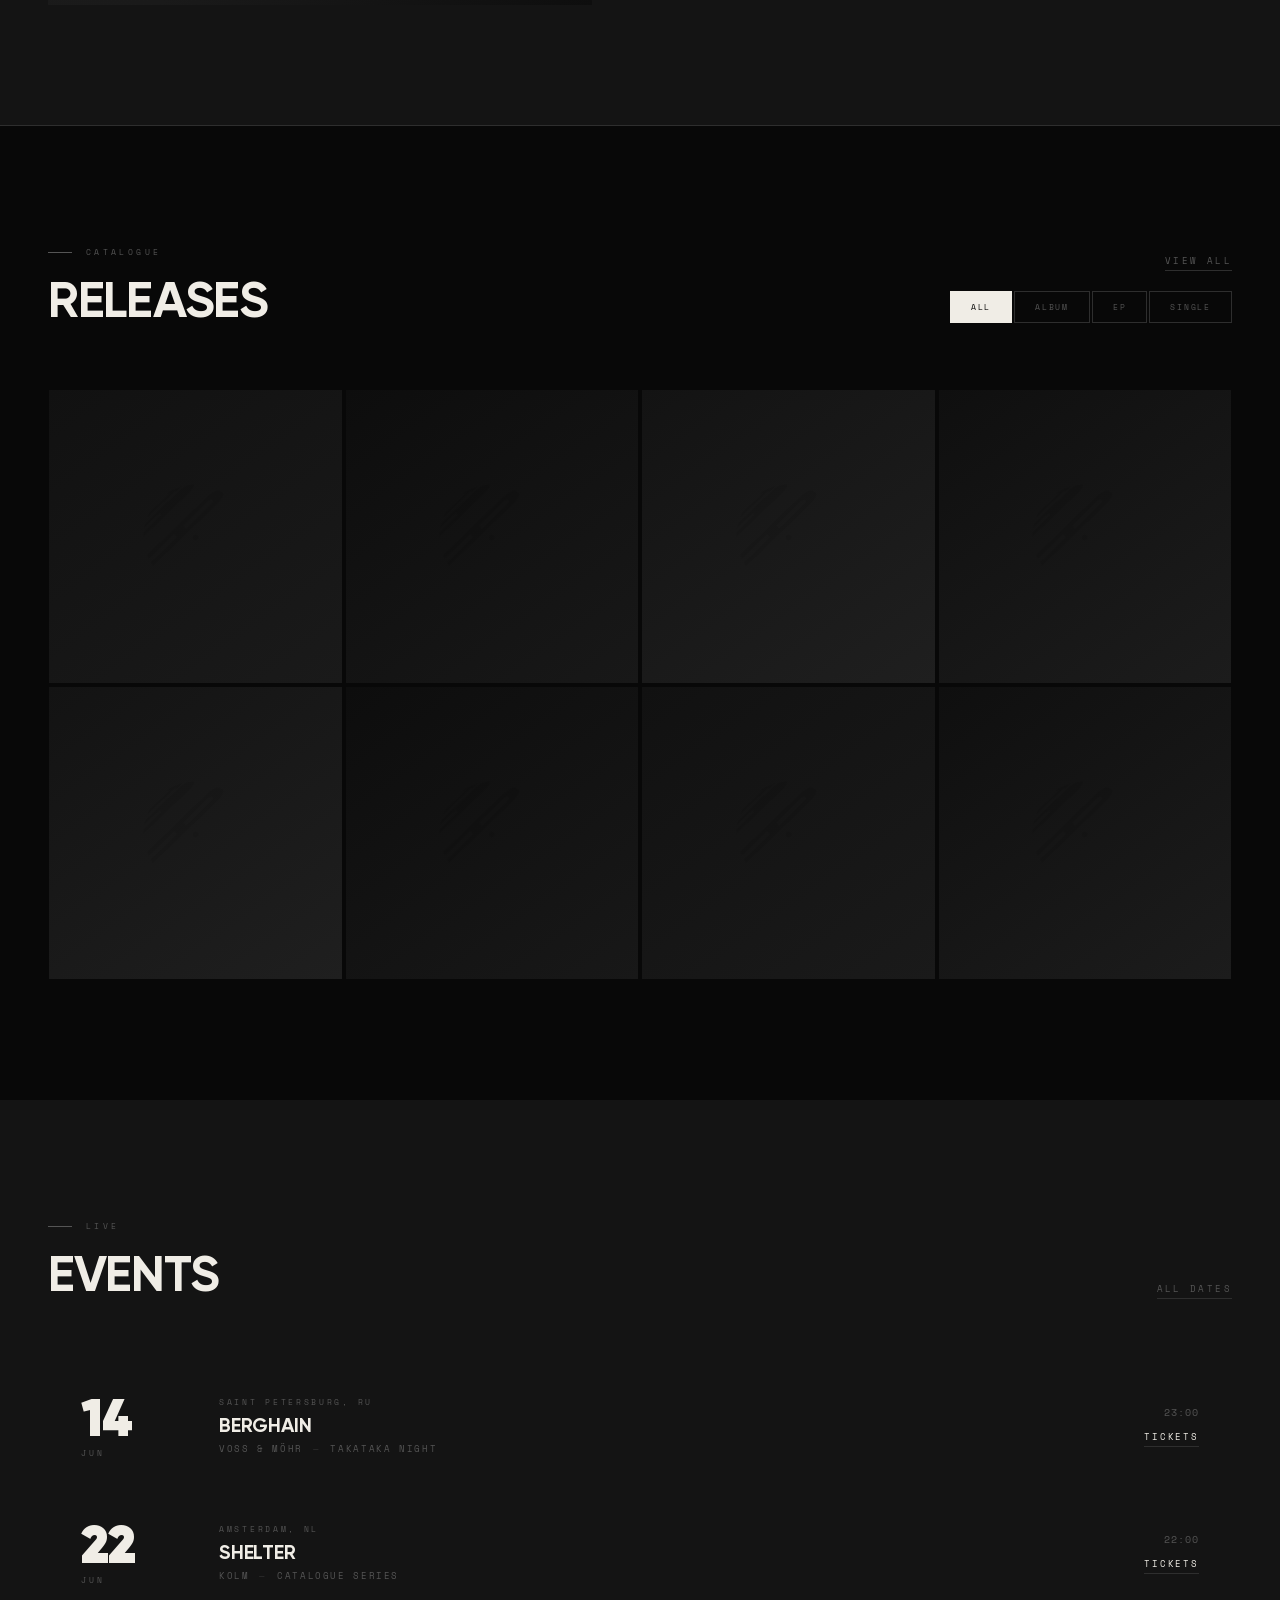
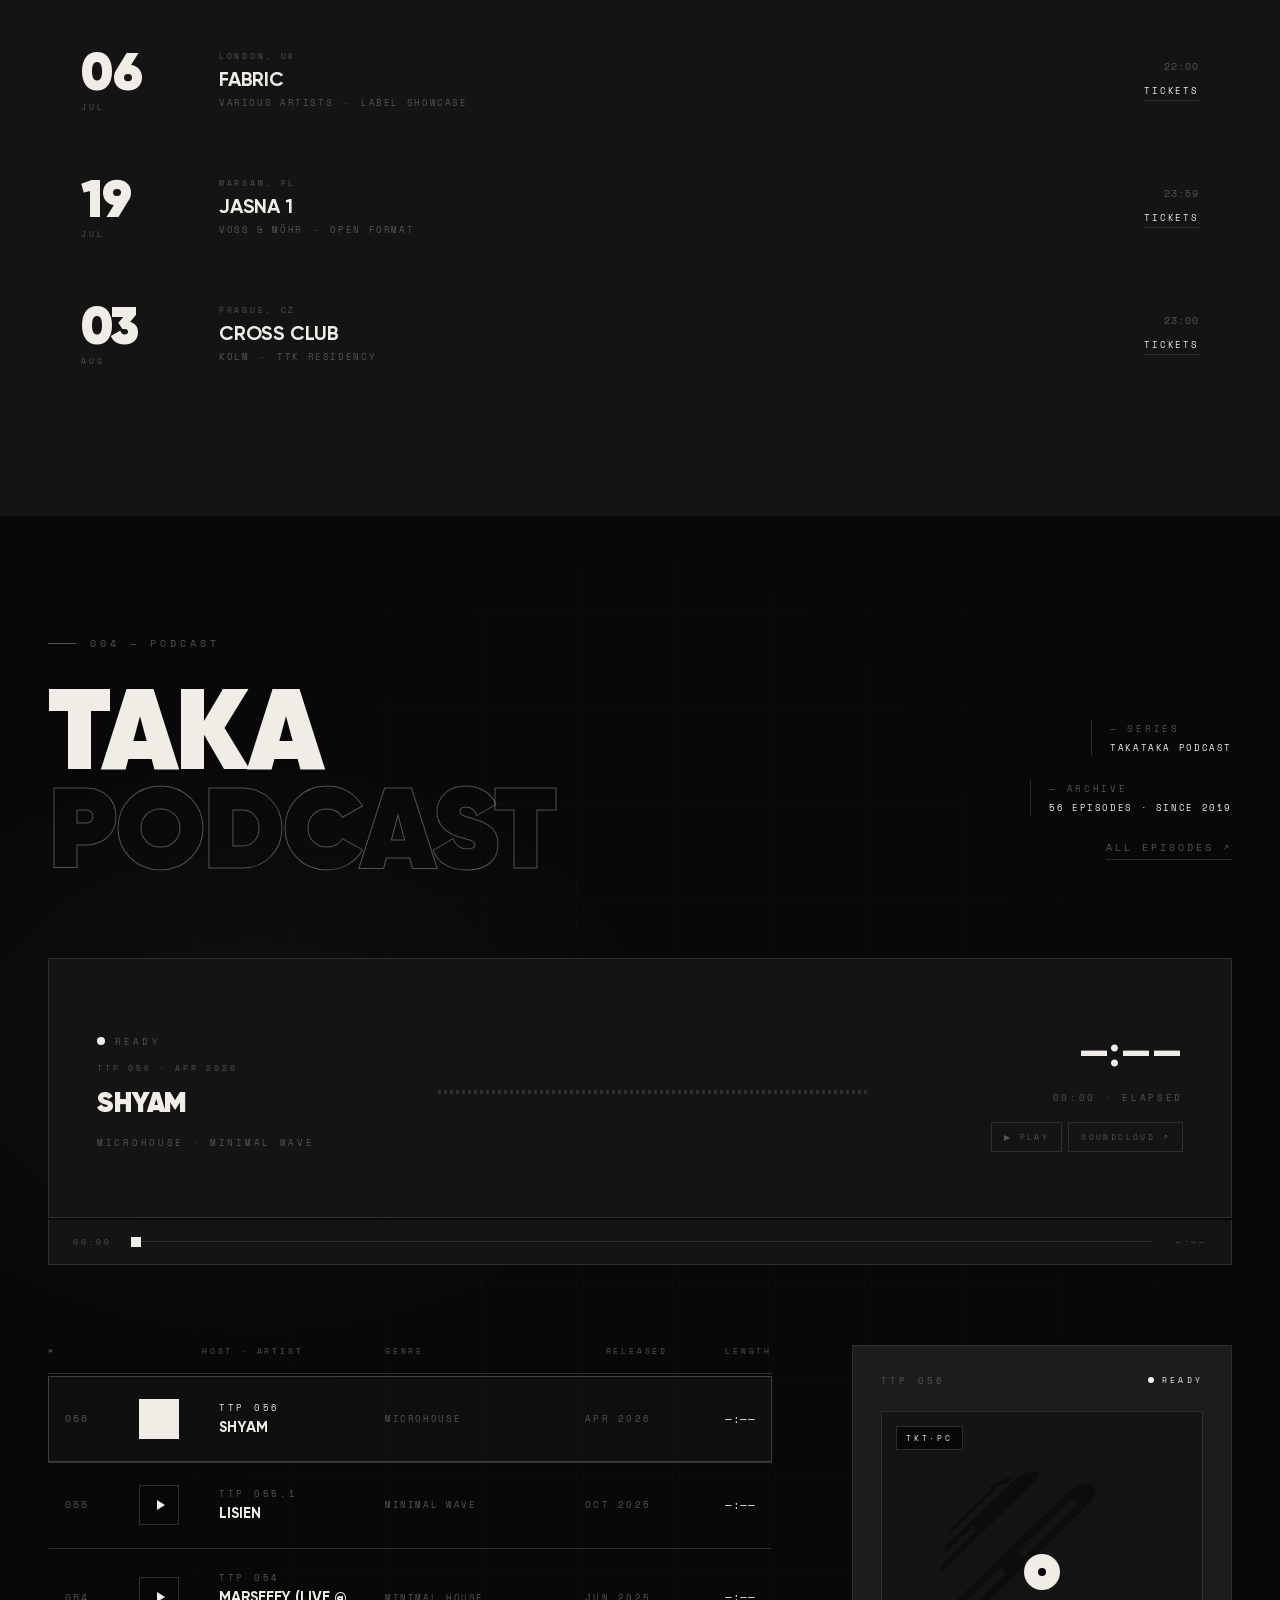
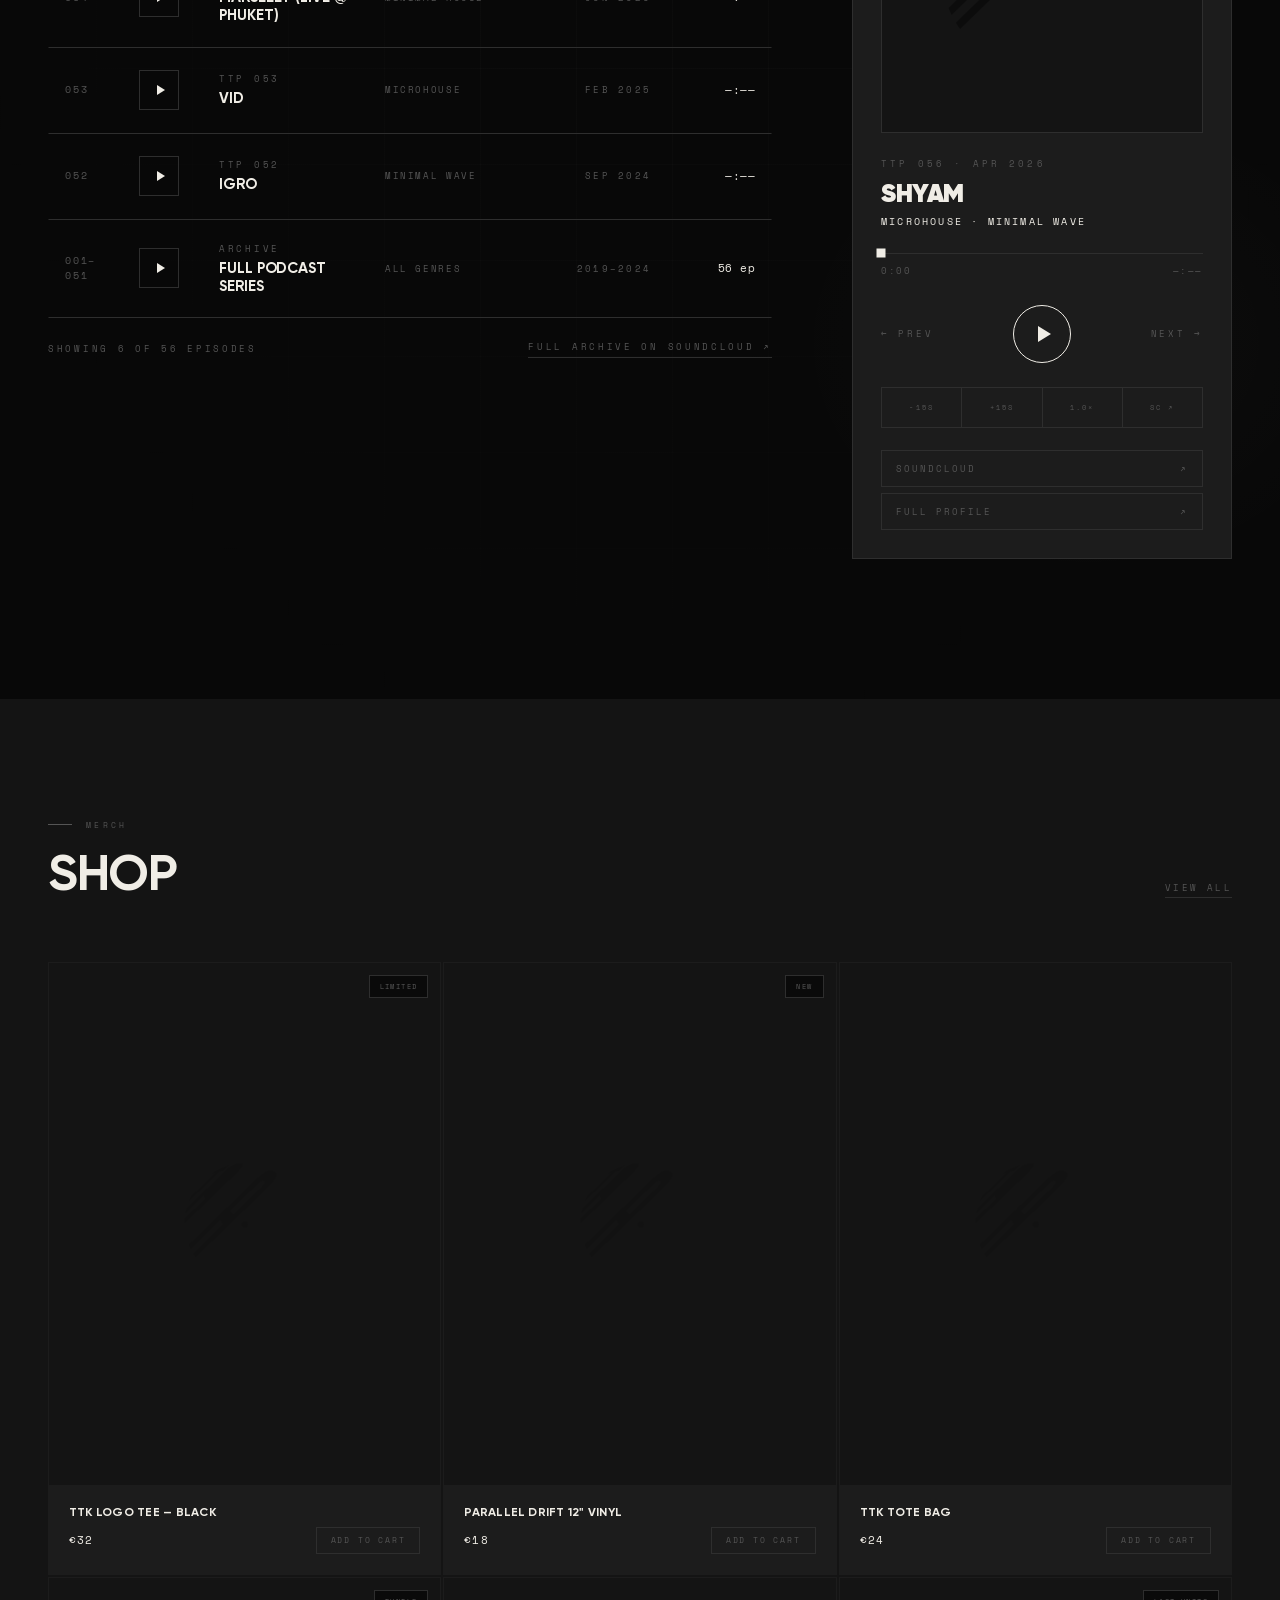
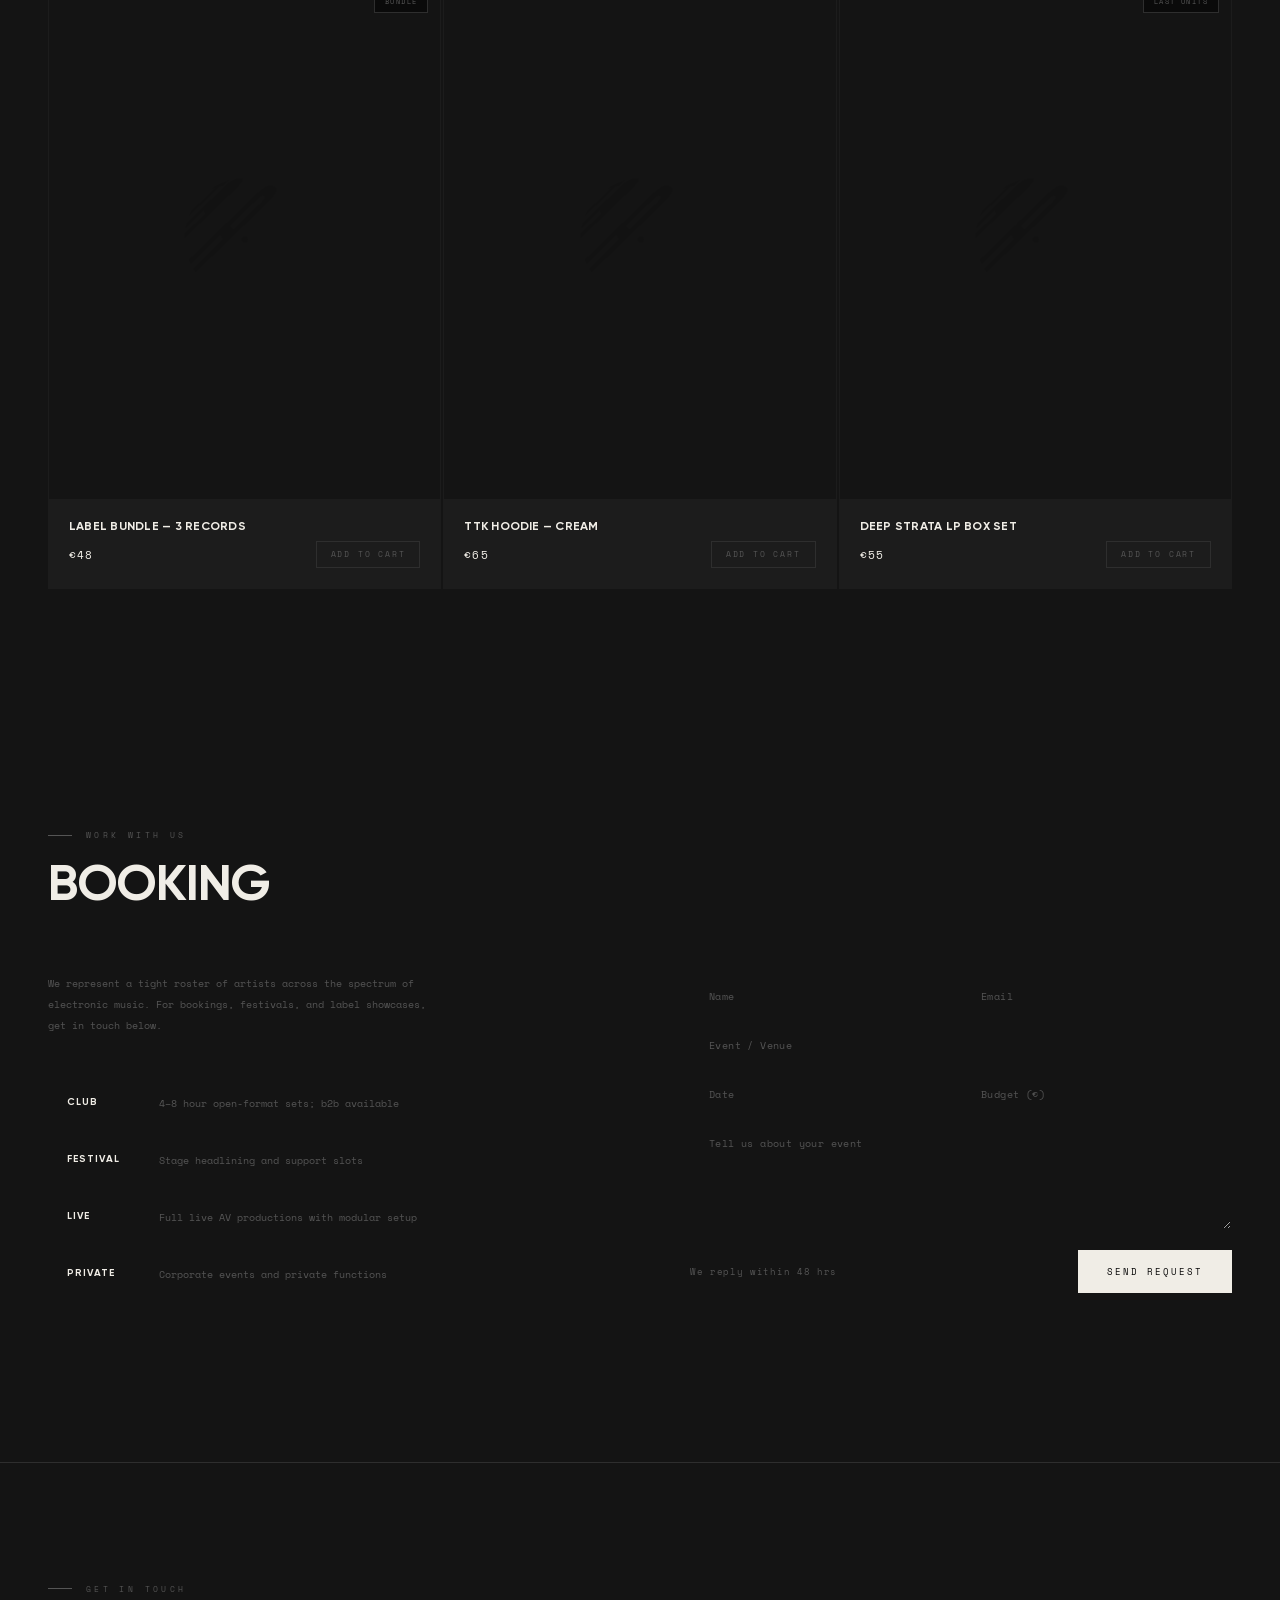
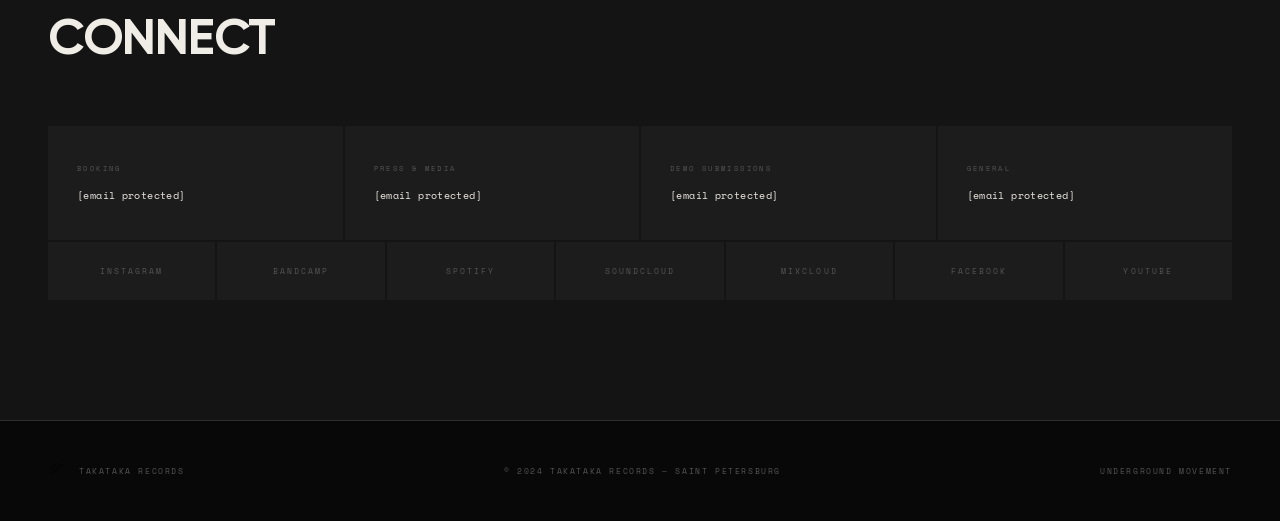
==== commit 843b29c2: "Merge Claude Design v2: SPb content, correct nav, background grid, real podcast data" ====
--- a/index.html
+++ b/index.html
@@ -21,7 +21,7 @@
 }
 *,*::before,*::after{margin:0;padding:0;box-sizing:border-box}
 html{scroll-behavior:smooth}
-body{background:var(--bg);color:var(--cream);font-family:var(--mono);overflow-x:hidden;cursor:none;-webkit-font-smoothing:antialiased}
+body{background:var(--bg);color:var(--cream);font-family:var(--mono);overflow-x:hidden;cursor:none;-webkit-font-smoothing:antialiased}body::after{content:'';position:fixed;inset:0;background-image:linear-gradient(rgba(240,237,230,0.022) 1px,transparent 1px),linear-gradient(90deg,rgba(240,237,230,0.022) 1px,transparent 1px);background-size:80px 80px;pointer-events:none;z-index:0}
 a{color:inherit;text-decoration:none}
 button{background:none;border:0;color:inherit;font-family:inherit;cursor:none}
 ul{list-style:none}
@@ -414,7 +414,7 @@
   <ul class="nav-links">
     <li><a href="#releases">Releases</a></li>
     <li><a href="#events">Events</a></li>
-    <li><a href="#radio">Radio</a></li>
+    <li><a href="#radio">Podcast</a></li>
     <li><a href="#shop">Shop</a></li>
     <li><a href="#booking">Booking</a></li>
     <li><a href="#contact">Contact</a></li>
@@ -440,7 +440,7 @@
     <p class="hero-sub">A movement of the modern underground music scene — microhouse &amp; minimal waves. Gathering the best sets of talented DJs and musicians from Saint Petersburg.</p>
     <div class="hero-ctas">
       <a href="#releases" class="btn btn-fill">Latest Releases</a>
-      <a href="#radio" class="btn btn-ghost">Listen Live</a>
+      <a href="#radio" class="btn btn-ghost">Listen ↗</a>
     </div>
   </div>
 
@@ -457,7 +457,7 @@
     </div>
   </div>
 
-  <div class="hero-scroll" style="right:48px;left:auto"><span>Scroll</span><span class="hero-scroll-line"></span></div>
+  <div class="hero-scroll"><span>Scroll</span><span class="hero-scroll-line"></span></div>
 </section>
 
 <!-- ══ 3. TICKER ════════════════════════════════════════════ -->
@@ -543,7 +543,7 @@
   <div class="events-list reveal">
     <a class="ev-card" href="#">
       <div class="ev-date"><span class="ev-day">14</span><span class="ev-mon">Jun</span></div>
-      <div class="ev-info"><span class="ev-label">Berlin, DE</span><span class="ev-name">Berghain</span><span class="ev-venue">Voss &amp; Möhr<span class="ev-sep">—</span>TakaTaka Night</span></div>
+      <div class="ev-info"><span class="ev-label">Saint Petersburg, RU</span><span class="ev-name">Berghain</span><span class="ev-venue">Voss &amp; Möhr<span class="ev-sep">—</span>TakaTaka Night</span></div>
       <div class="ev-right"><span class="ev-time">23:00</span><span class="ev-ticket">Tickets</span></div>
     </a>
     <a class="ev-card" href="#">
@@ -569,7 +569,6 @@
   </div>
 </section>
 
-<!-- ══ 7. RADIO (preserved exactly) ══════════════════════════ -->
 <section class="radio" id="radio">
   <div class="radio-grid"></div>
   <div class="radio-glow"></div>
@@ -824,21 +823,21 @@
     </div>
   </div>
   <div class="contact-grid reveal">
-    <a class="c-item" href="/cdn-cgi/l/email-protection#63010c0c080a0d042317020802170208024d0d0617">
+    <a class="c-item" href="/cdn-cgi/l/email-protection#14767b7b7f7d7a735460757f7560757f753a7a7160">
       <p class="c-type">Booking</p>
-      <p class="c-val"><span class="__cf_email__" data-cfemail="d4b6bbbbbfbdbab394a0b5bfb5a0b5bfb5fabab1a0">[email&#160;protected]</span></p>
+      <p class="c-val"><span class="__cf_email__" data-cfemail="dcbeb3b3b7b5b2bb9ca8bdb7bda8bdb7bdf2b2b9a8">[email&#160;protected]</span></p>
     </a>
-    <a class="c-item" href="/cdn-cgi/l/email-protection#1d6d6f786e6e5d697c767c697c767c33737869">
+    <a class="c-item" href="/cdn-cgi/l/email-protection#ff8f8d9a8c8cbf8b9e949e8b9e949ed1919a8b">
       <p class="c-type">Press &amp; Media</p>
-      <p class="c-val"><span class="__cf_email__" data-cfemail="2c5c5e495f5f6c584d474d584d474d02424958">[email&#160;protected]</span></p>
+      <p class="c-val"><span class="__cf_email__" data-cfemail="3242405741417246535953465359531c5c5746">[email&#160;protected]</span></p>
     </a>
-    <a class="c-item" href="/cdn-cgi/l/email-protection#0b6f6e6664784b7f6a606a7f6a606a25656e7f">
+    <a class="c-item" href="/cdn-cgi/l/email-protection#cbafaea6a4b88bbfaaa0aabfaaa0aae5a5aebf">
       <p class="c-type">Demo Submissions</p>
-      <p class="c-val"><span class="__cf_email__" data-cfemail="3753525a58447743565c5643565c5619595243">[email&#160;protected]</span></p>
+      <p class="c-val"><span class="__cf_email__" data-cfemail="254140484a566551444e4451444e440b4b4051">[email&#160;protected]</span></p>
     </a>
-    <a class="c-item" href="/cdn-cgi/l/email-protection#7811161e17380c1913190c19131956161d0c">
+    <a class="c-item" href="/cdn-cgi/l/email-protection#573e3931381723363c3623363c3679393223">
       <p class="c-type">General</p>
-      <p class="c-val"><span class="__cf_email__" data-cfemail="2940474f46695d4842485d48424807474c5d">[email&#160;protected]</span></p>
+      <p class="c-val"><span class="__cf_email__" data-cfemail="3a53545c557a4e5b515b4e5b515b14545f4e">[email&#160;protected]</span></p>
     </a>
   </div>
   <div class="social-row reveal" style="margin-top:2px">
@@ -858,7 +857,7 @@
     <svg viewBox="0 0 1000 1000" width="20" height="20"><use href="#logo"/></svg>
     <span>TakaTaka Records</span>
   </div>
-  <span>© 2024 TakaTaka Records — Berlin</span>
+  <span>© 2024 TakaTaka Records — Saint Petersburg</span>
   <span>Underground Movement</span>
 </footer>
 
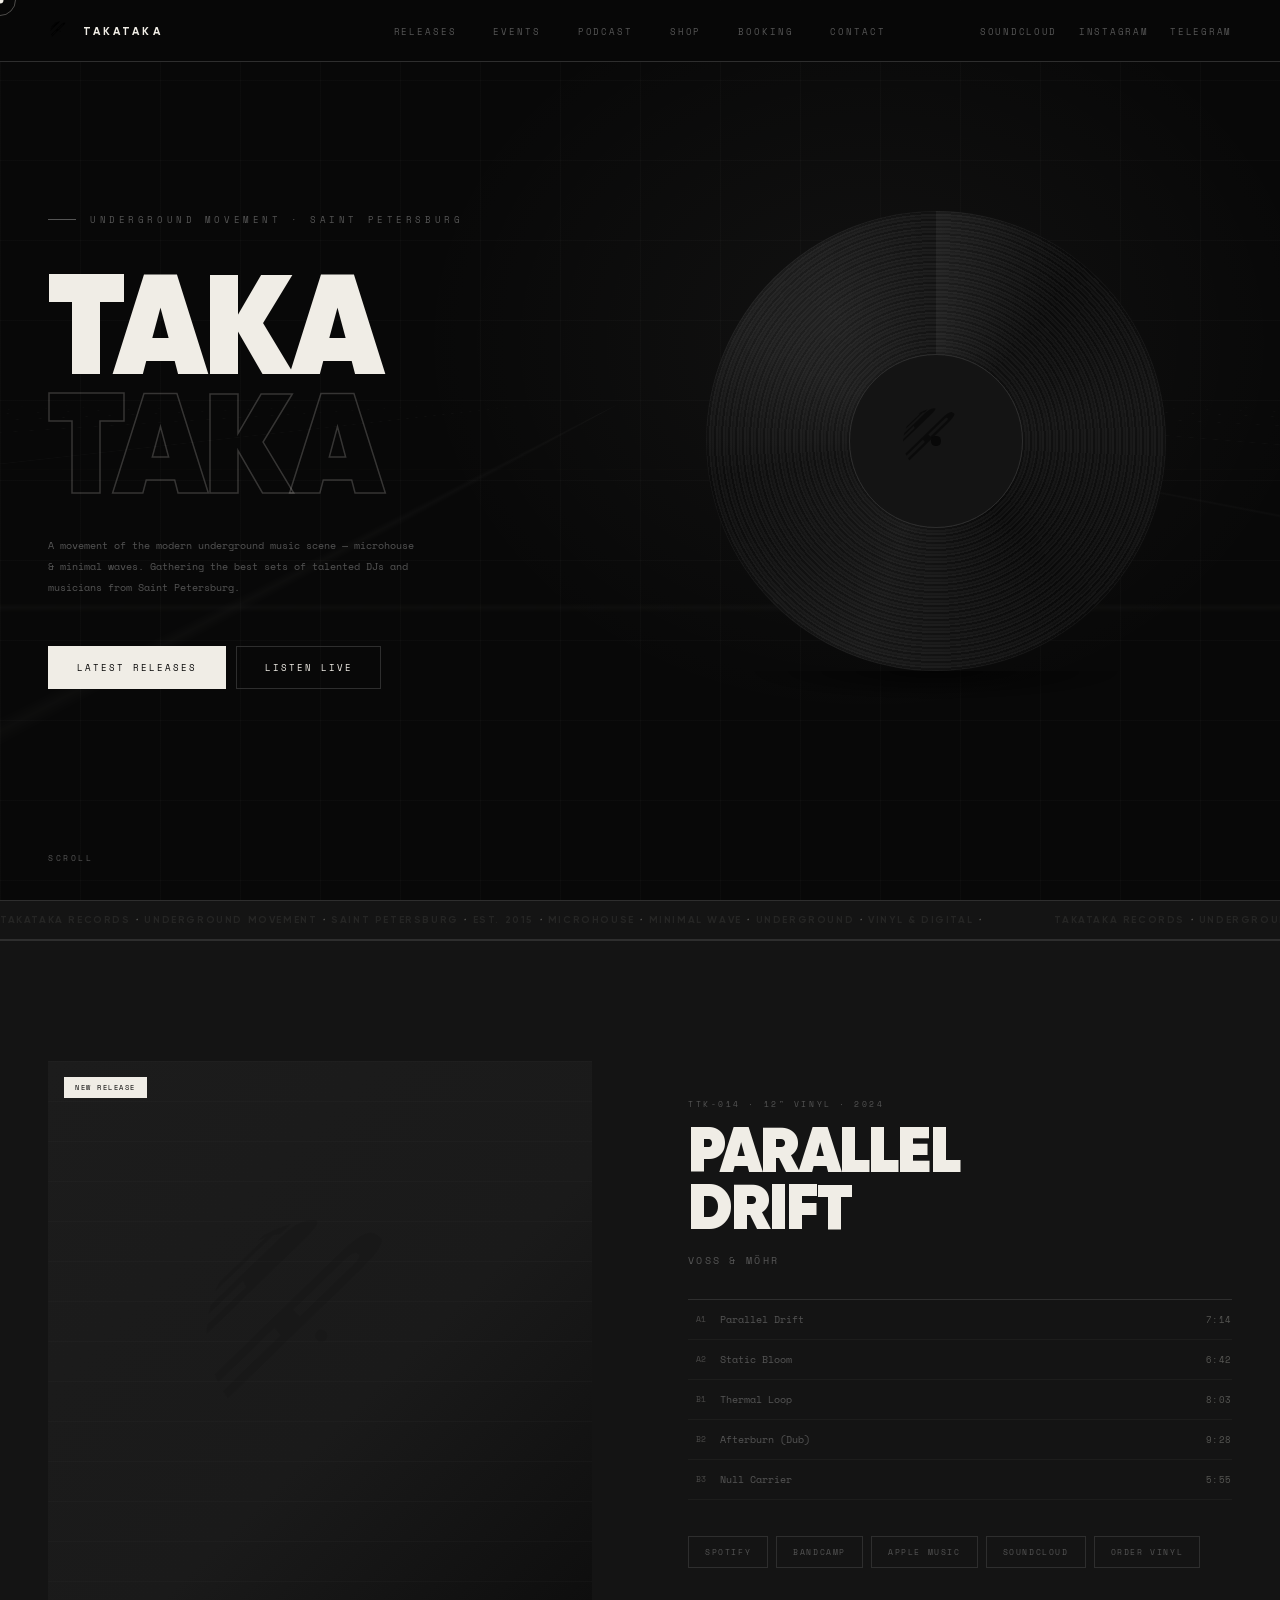
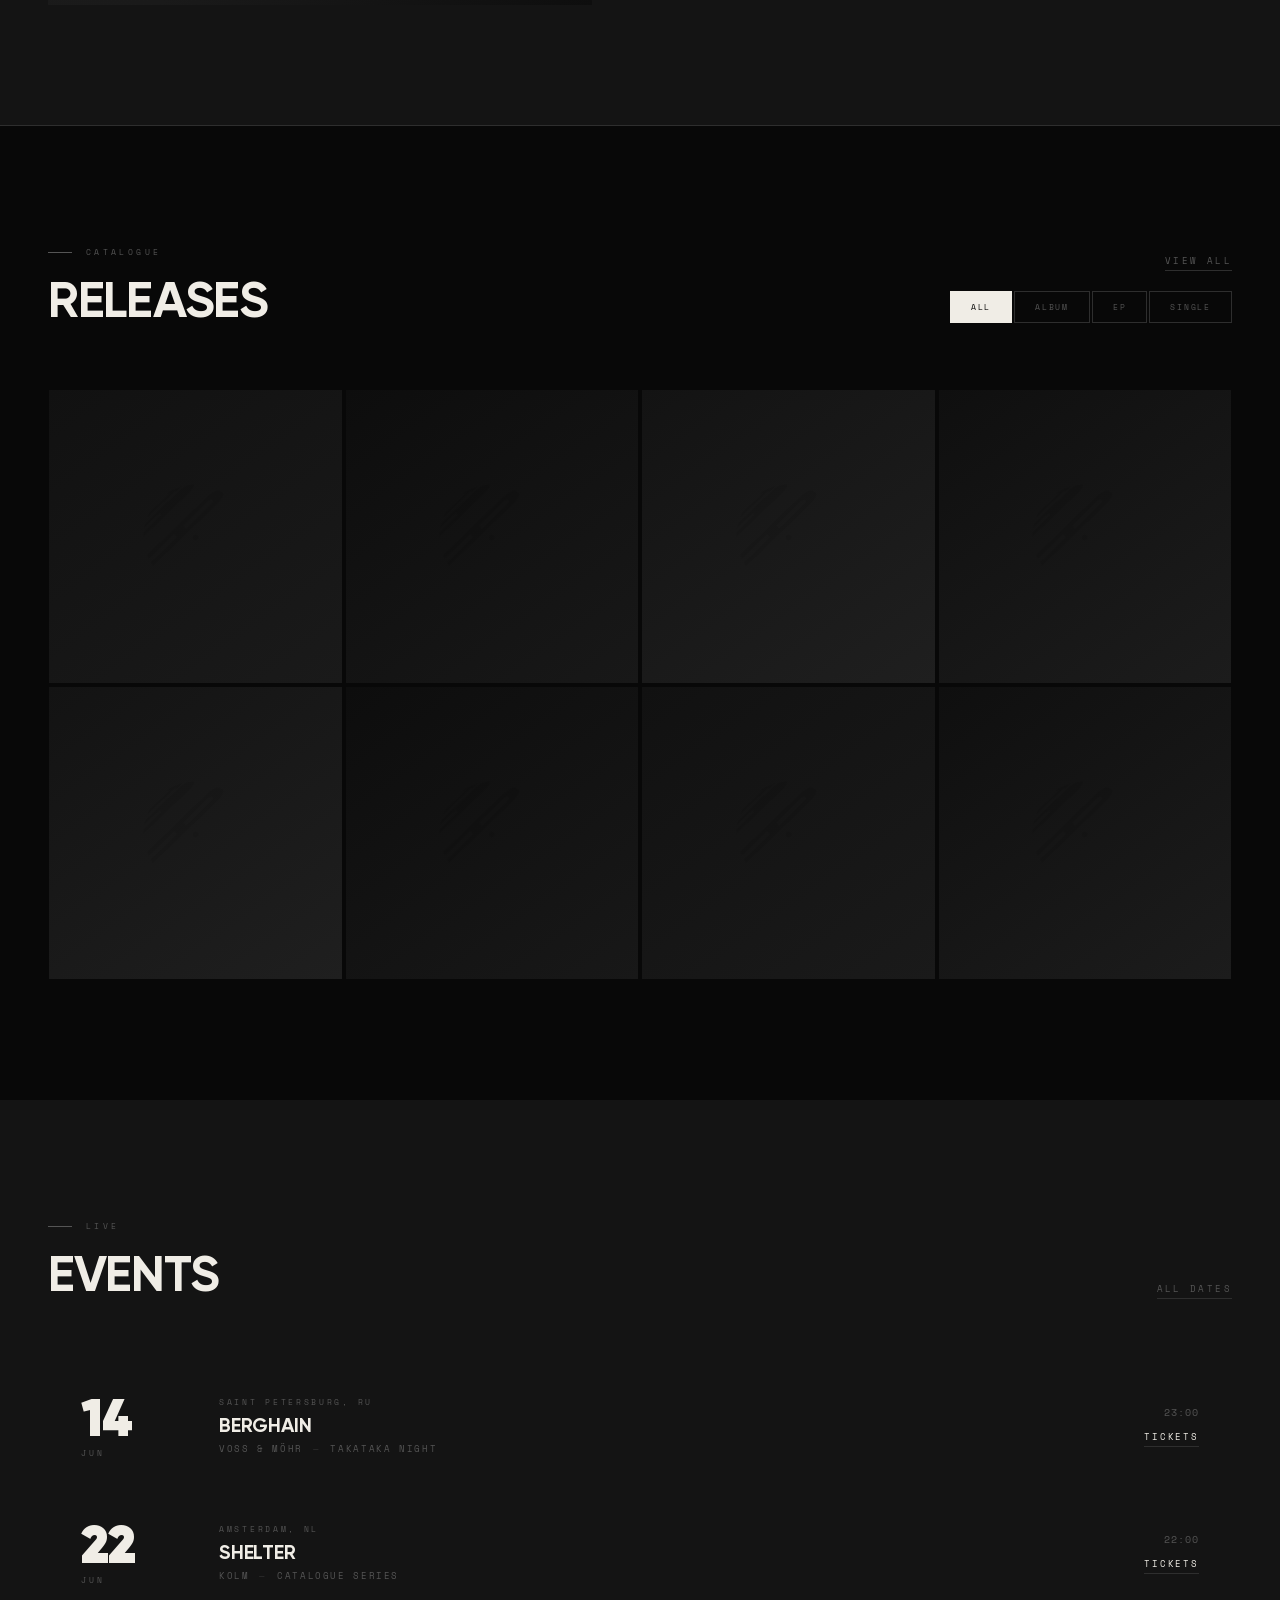
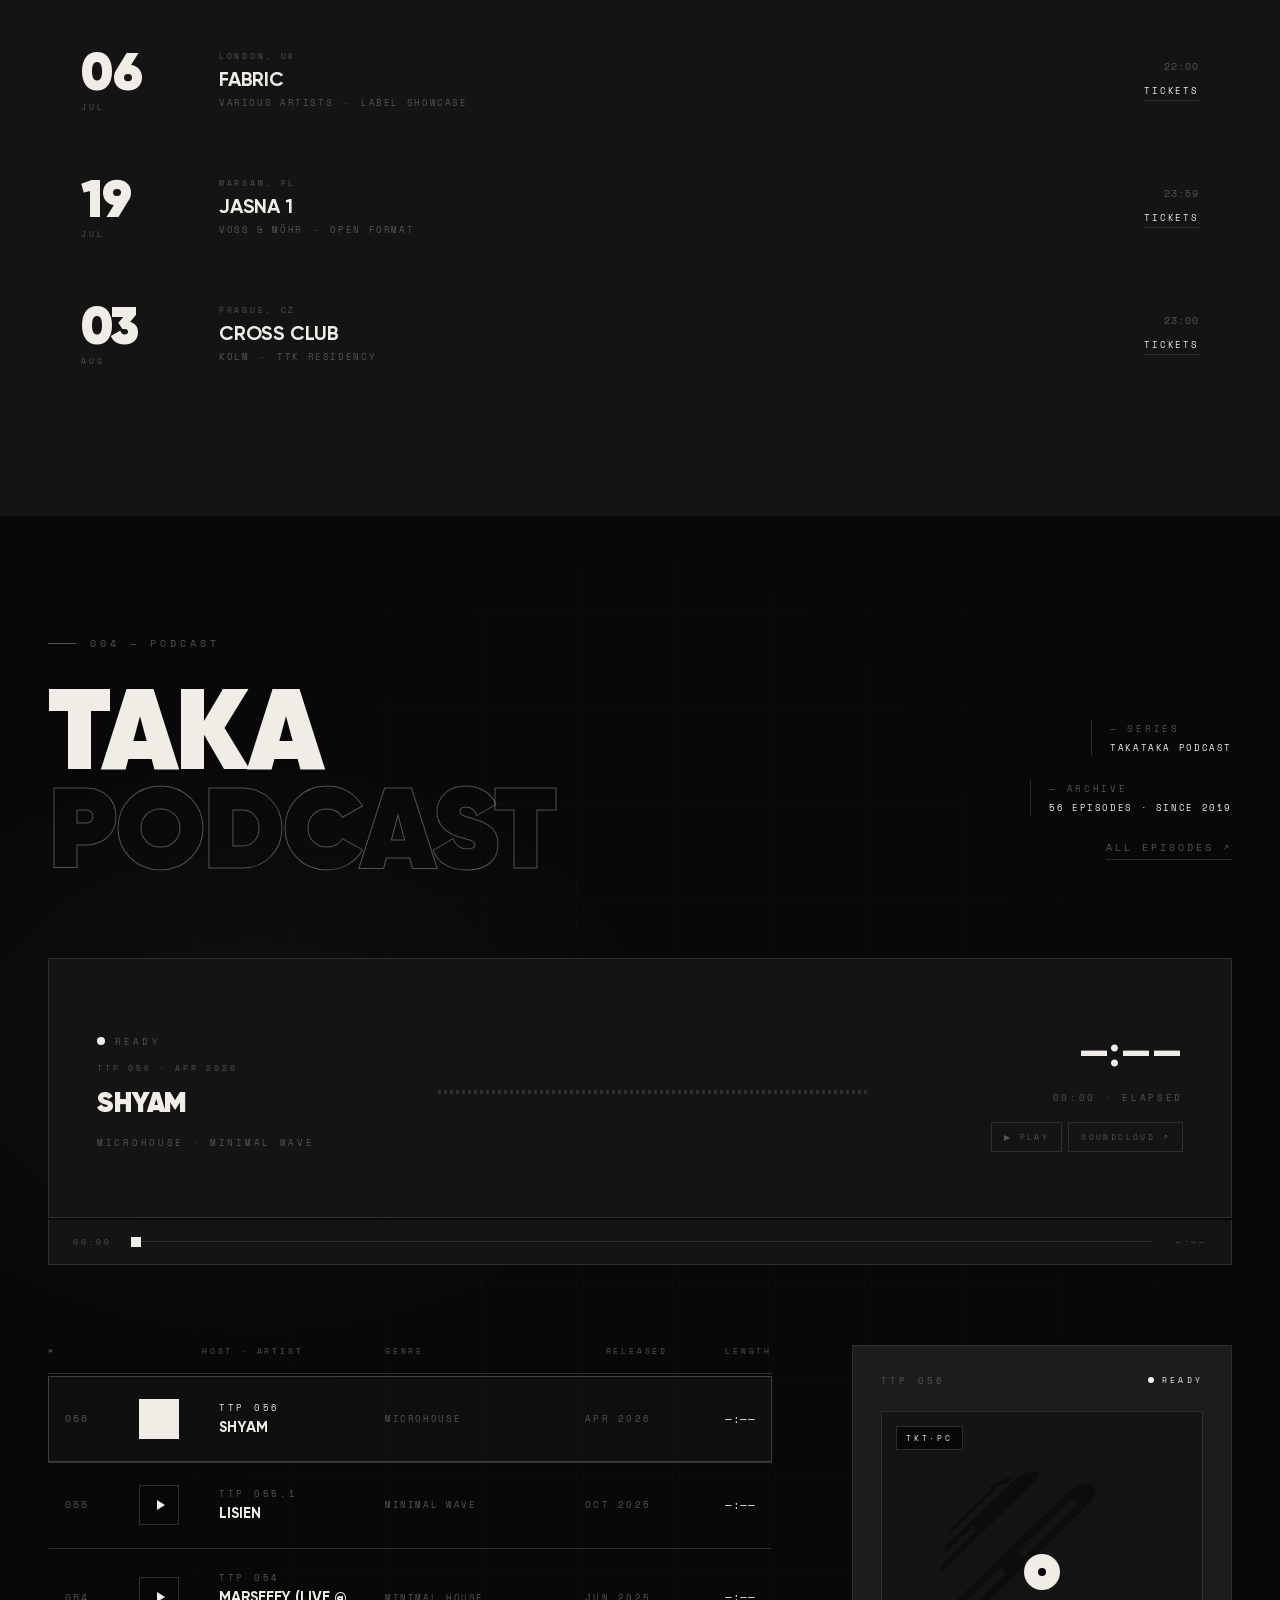
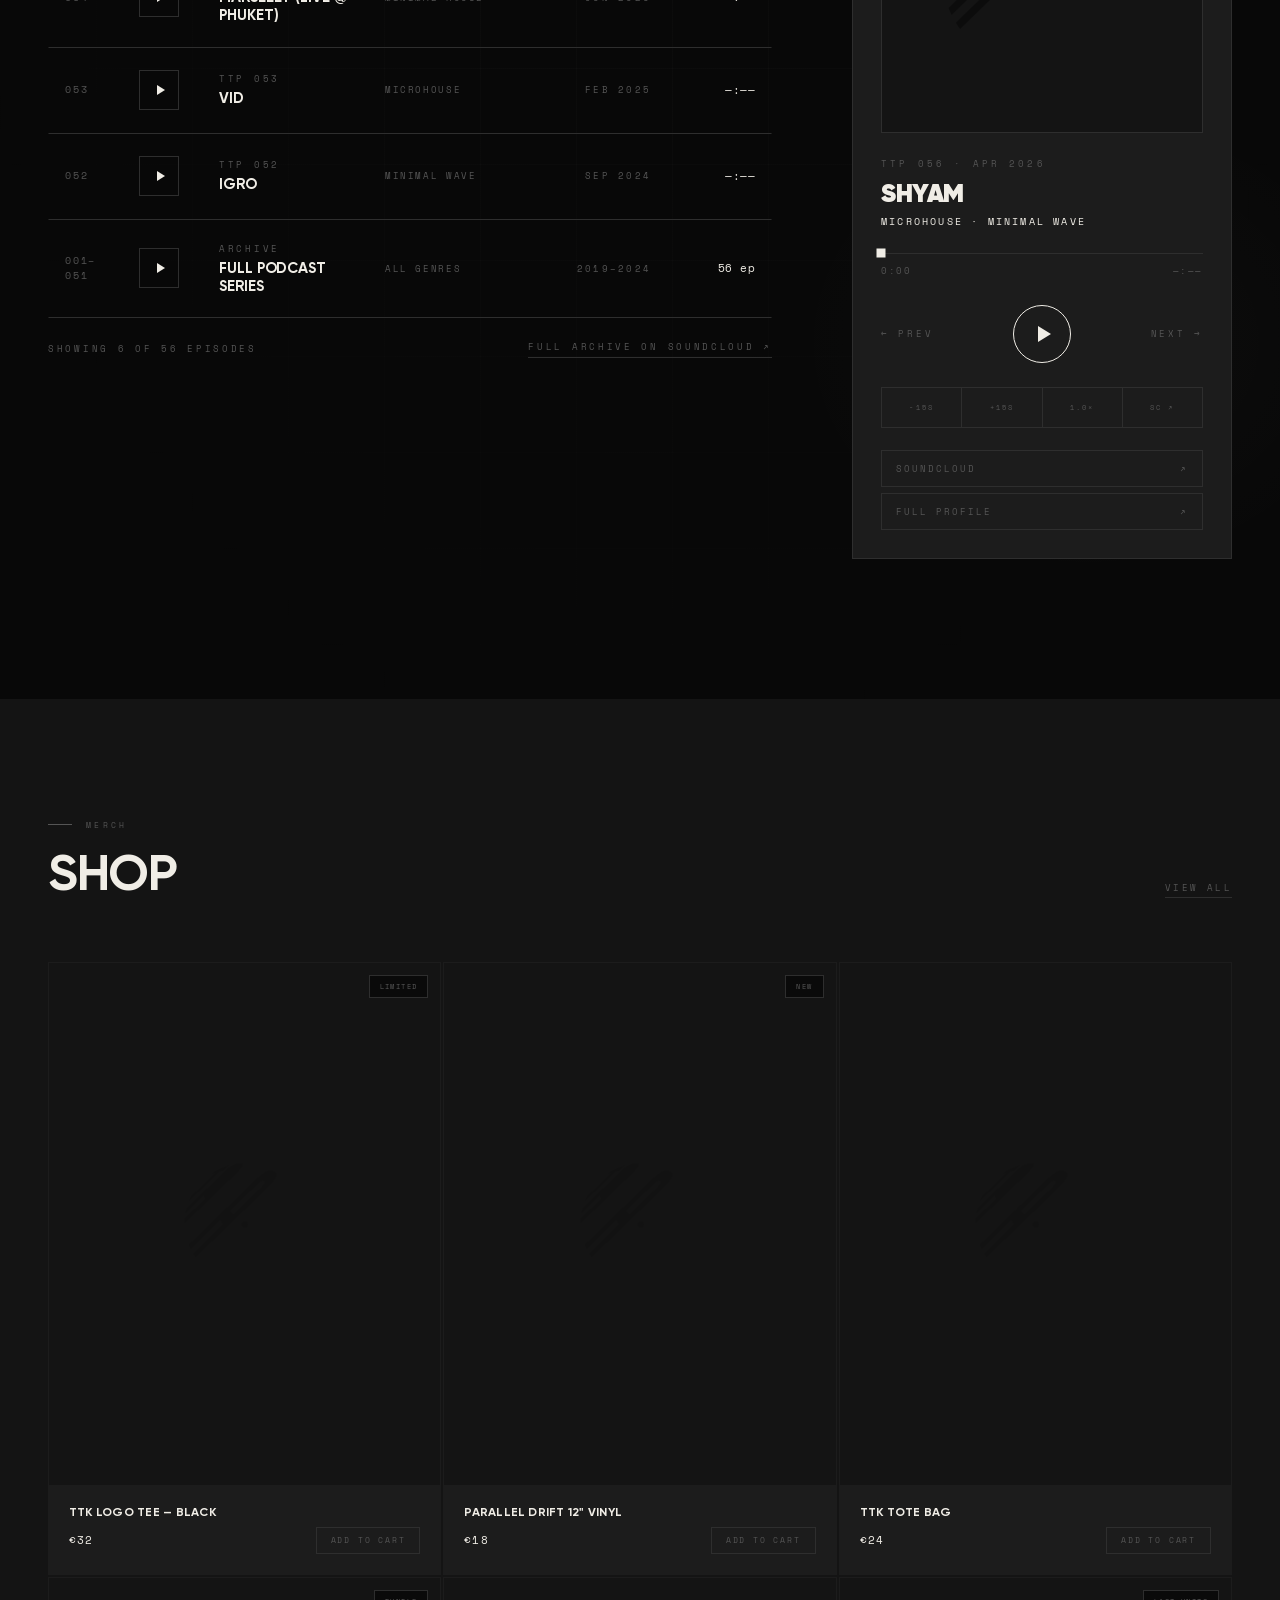
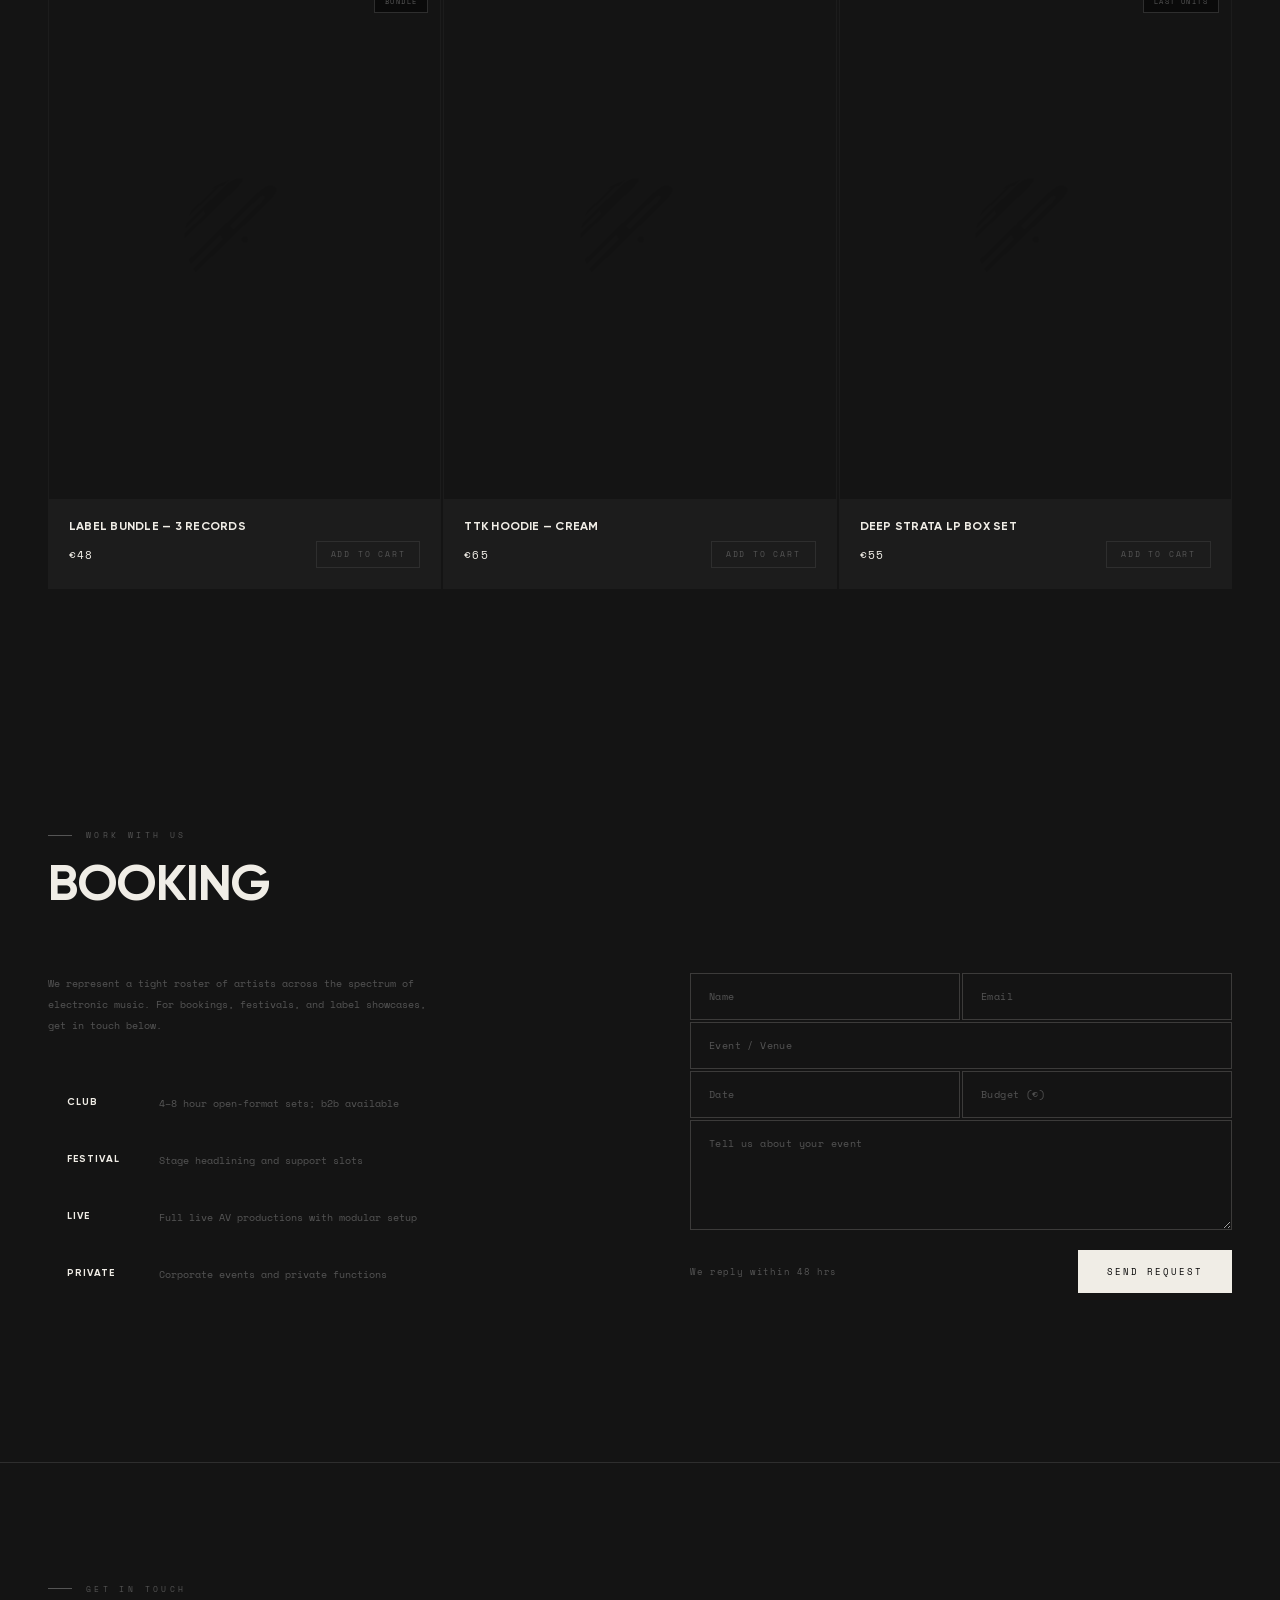
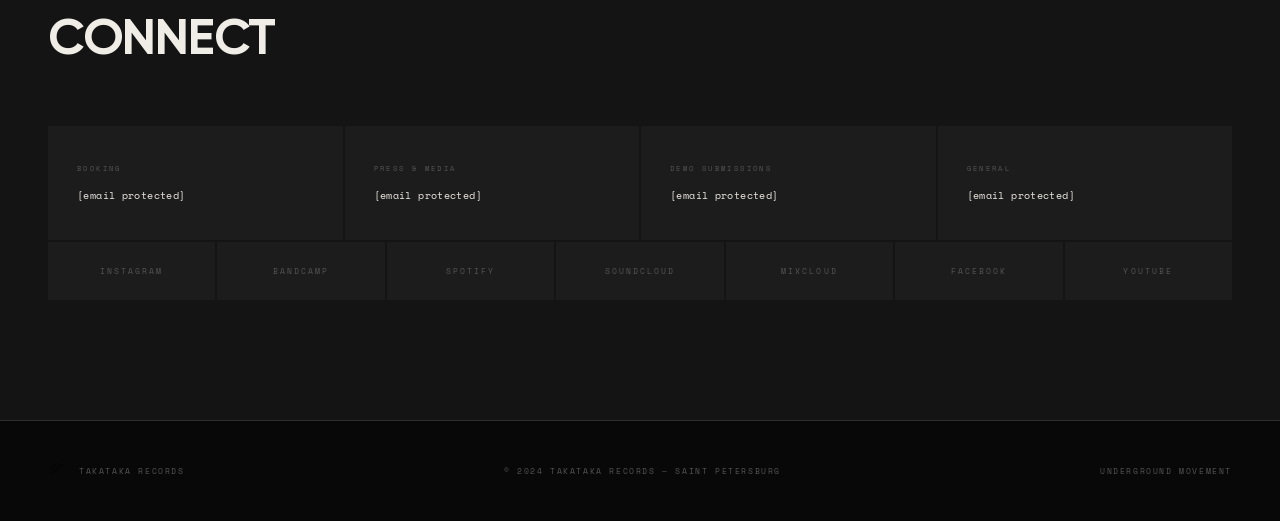
==== commit 530db5e7: "Merge index-3: form borders fix, no double grid, real podcast section preserved" ====
--- a/index.html
+++ b/index.html
@@ -21,8 +21,9 @@
 }
 *,*::before,*::after{margin:0;padding:0;box-sizing:border-box}
 html{scroll-behavior:smooth}
-body{background:var(--bg);color:var(--cream);font-family:var(--mono);overflow-x:hidden;cursor:none;-webkit-font-smoothing:antialiased}body::after{content:'';position:fixed;inset:0;background-image:linear-gradient(rgba(240,237,230,0.022) 1px,transparent 1px),linear-gradient(90deg,rgba(240,237,230,0.022) 1px,transparent 1px);background-size:80px 80px;pointer-events:none;z-index:0}
+body{background:var(--bg);color:var(--cream);font-family:var(--mono);overflow-x:hidden;cursor:none;-webkit-font-smoothing:antialiased}
 a{color:inherit;text-decoration:none}
+body::after{content:'';position:fixed;inset:0;background-image:linear-gradient(rgba(240,237,230,0.022) 1px,transparent 1px),linear-gradient(90deg,rgba(240,237,230,0.022) 1px,transparent 1px);background-size:80px 80px;pointer-events:none;z-index:0}
 button{background:none;border:0;color:inherit;font-family:inherit;cursor:none}
 ul{list-style:none}
 
@@ -343,9 +344,9 @@
 .set-lbl{font-family:var(--display);font-size:10px;font-weight:700;color:var(--cream);letter-spacing:0.1em;text-transform:uppercase;min-width:72px;padding-top:1px}
 .set-desc{font-size:9.5px;color:var(--dim);line-height:1.8}
 .form-g{margin-bottom:2px}
-.f-input{width:100%;background:var(--g1);border:1px solid transparent;color:var(--cream);font-family:var(--mono);font-size:10px;letter-spacing:0.04em;padding:15px 18px;outline:none;transition:border-color 0.2s}
+.f-input{width:100%;background:#141414;border:1px solid rgba(240,237,230,0.18);color:var(--cream);font-family:var(--mono);font-size:10px;letter-spacing:0.04em;padding:15px 18px;outline:none;transition:border-color 0.2s}
 .f-input::placeholder{color:var(--dim)}
-.f-input:focus{border-color:var(--g3)}
+.f-input:focus{border-color:rgba(240,237,230,0.6)}
 .f-row{display:grid;grid-template-columns:1fr 1fr;gap:2px}
 textarea.f-input{resize:vertical;min-height:110px}
 .form-footer{margin-top:14px;display:flex;justify-content:space-between;align-items:center}
@@ -440,7 +441,7 @@
     <p class="hero-sub">A movement of the modern underground music scene — microhouse &amp; minimal waves. Gathering the best sets of talented DJs and musicians from Saint Petersburg.</p>
     <div class="hero-ctas">
       <a href="#releases" class="btn btn-fill">Latest Releases</a>
-      <a href="#radio" class="btn btn-ghost">Listen ↗</a>
+      <a href="#radio" class="btn btn-ghost">Listen Live</a>
     </div>
   </div>
 
@@ -569,6 +570,7 @@
   </div>
 </section>
 
+<!-- ══ 7. RADIO (preserved exactly) ══════════════════════════ -->
 <section class="radio" id="radio">
   <div class="radio-grid"></div>
   <div class="radio-glow"></div>
@@ -823,21 +825,21 @@
     </div>
   </div>
   <div class="contact-grid reveal">
-    <a class="c-item" href="/cdn-cgi/l/email-protection#14767b7b7f7d7a735460757f7560757f753a7a7160">
+    <a class="c-item" href="/cdn-cgi/l/email-protection#c0a2afafaba9aea780b4a1aba1b4a1aba1eeaea5b4">
       <p class="c-type">Booking</p>
-      <p class="c-val"><span class="__cf_email__" data-cfemail="dcbeb3b3b7b5b2bb9ca8bdb7bda8bdb7bdf2b2b9a8">[email&#160;protected]</span></p>
+      <p class="c-val"><span class="__cf_email__" data-cfemail="d1b3bebebab8bfb691a5b0bab0a5b0bab0ffbfb4a5">[email&#160;protected]</span></p>
     </a>
-    <a class="c-item" href="/cdn-cgi/l/email-protection#ff8f8d9a8c8cbf8b9e949e8b9e949ed1919a8b">
+    <a class="c-item" href="/cdn-cgi/l/email-protection#e49496819797a490858f8590858f85ca8a8190">
       <p class="c-type">Press &amp; Media</p>
-      <p class="c-val"><span class="__cf_email__" data-cfemail="3242405741417246535953465359531c5c5746">[email&#160;protected]</span></p>
+      <p class="c-val"><span class="__cf_email__" data-cfemail="4e3e3c2b3d3d0e3a2f252f3a2f252f60202b3a">[email&#160;protected]</span></p>
     </a>
-    <a class="c-item" href="/cdn-cgi/l/email-protection#cbafaea6a4b88bbfaaa0aabfaaa0aae5a5aebf">
+    <a class="c-item" href="/cdn-cgi/l/email-protection#b1d5d4dcdec2f1c5d0dad0c5d0dad09fdfd4c5">
       <p class="c-type">Demo Submissions</p>
       <p class="c-val"><span class="__cf_email__" data-cfemail="254140484a566551444e4451444e440b4b4051">[email&#160;protected]</span></p>
     </a>
-    <a class="c-item" href="/cdn-cgi/l/email-protection#573e3931381723363c3623363c3679393223">
+    <a class="c-item" href="/cdn-cgi/l/email-protection#1f767179705f6b7e747e6b7e747e31717a6b">
       <p class="c-type">General</p>
-      <p class="c-val"><span class="__cf_email__" data-cfemail="3a53545c557a4e5b515b4e5b515b14545f4e">[email&#160;protected]</span></p>
+      <p class="c-val"><span class="__cf_email__" data-cfemail="573e3931381723363c3623363c3679393223">[email&#160;protected]</span></p>
     </a>
   </div>
   <div class="social-row reveal" style="margin-top:2px">
